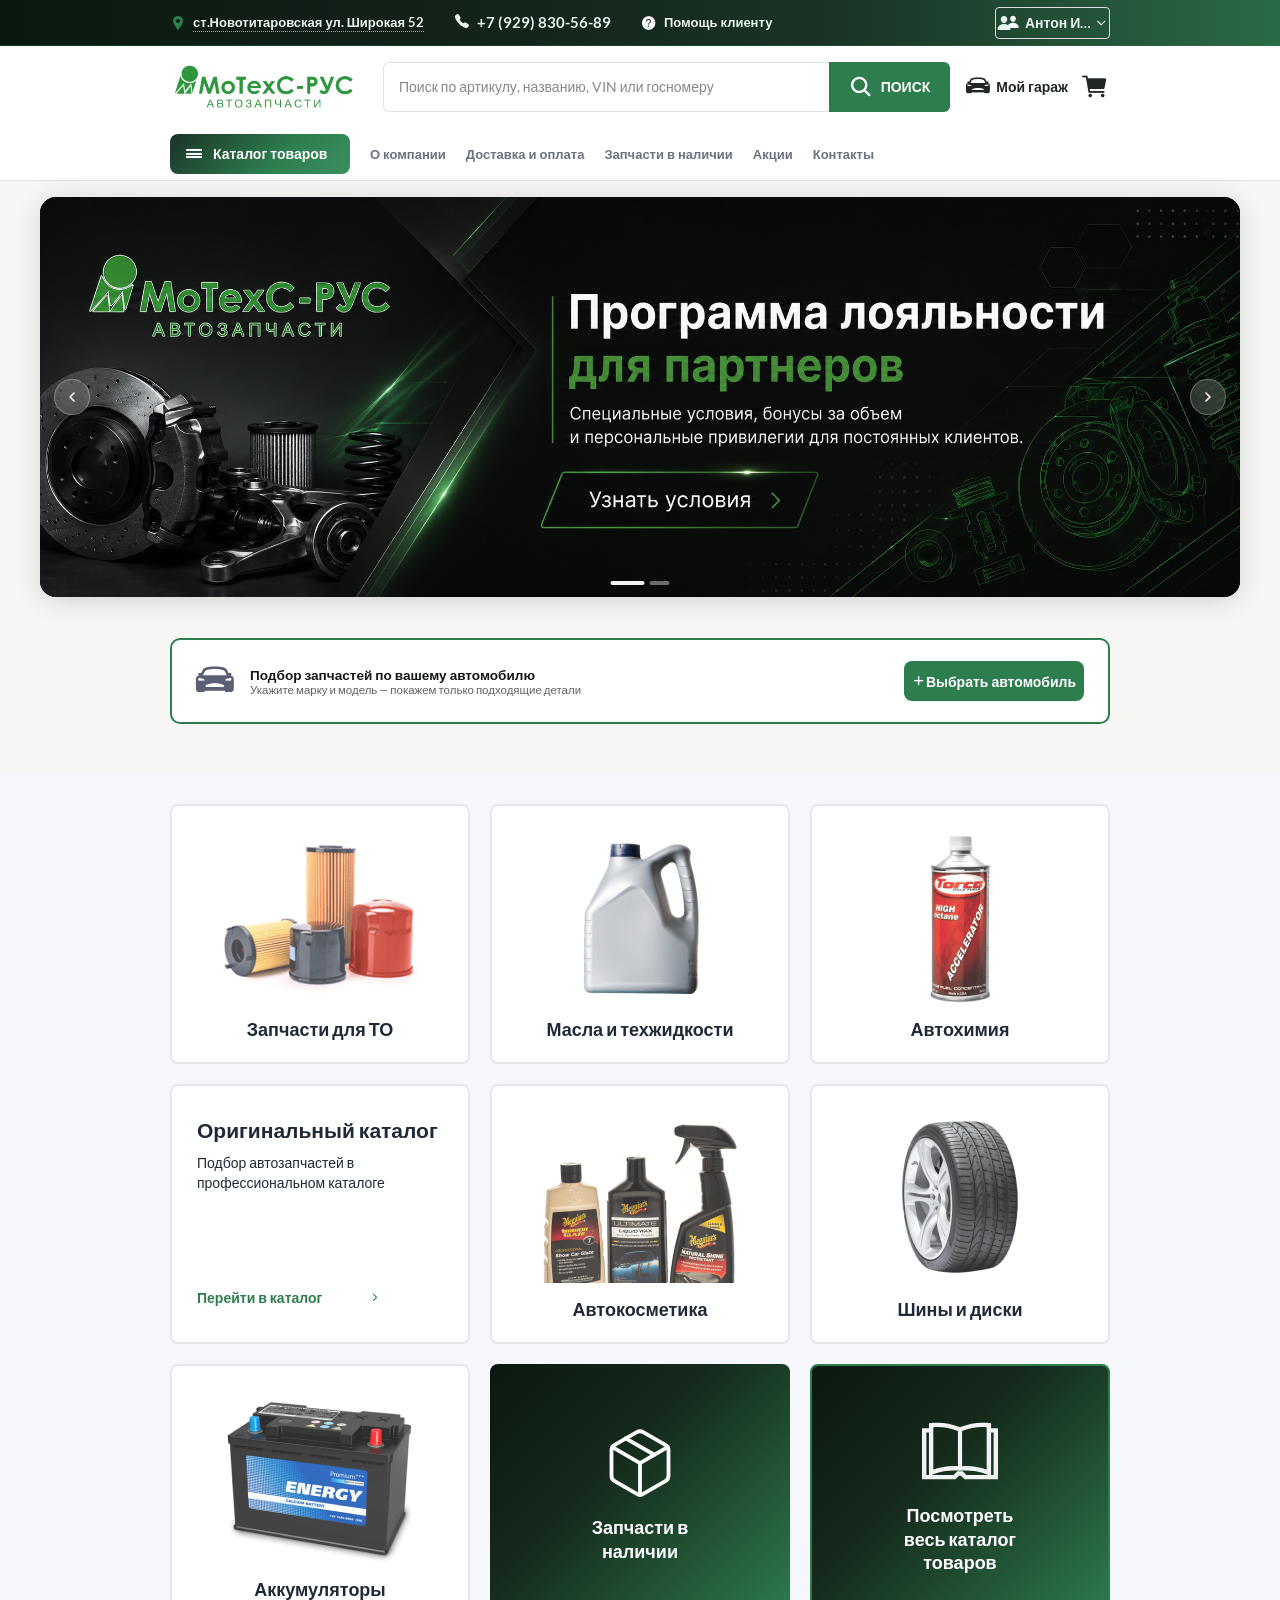
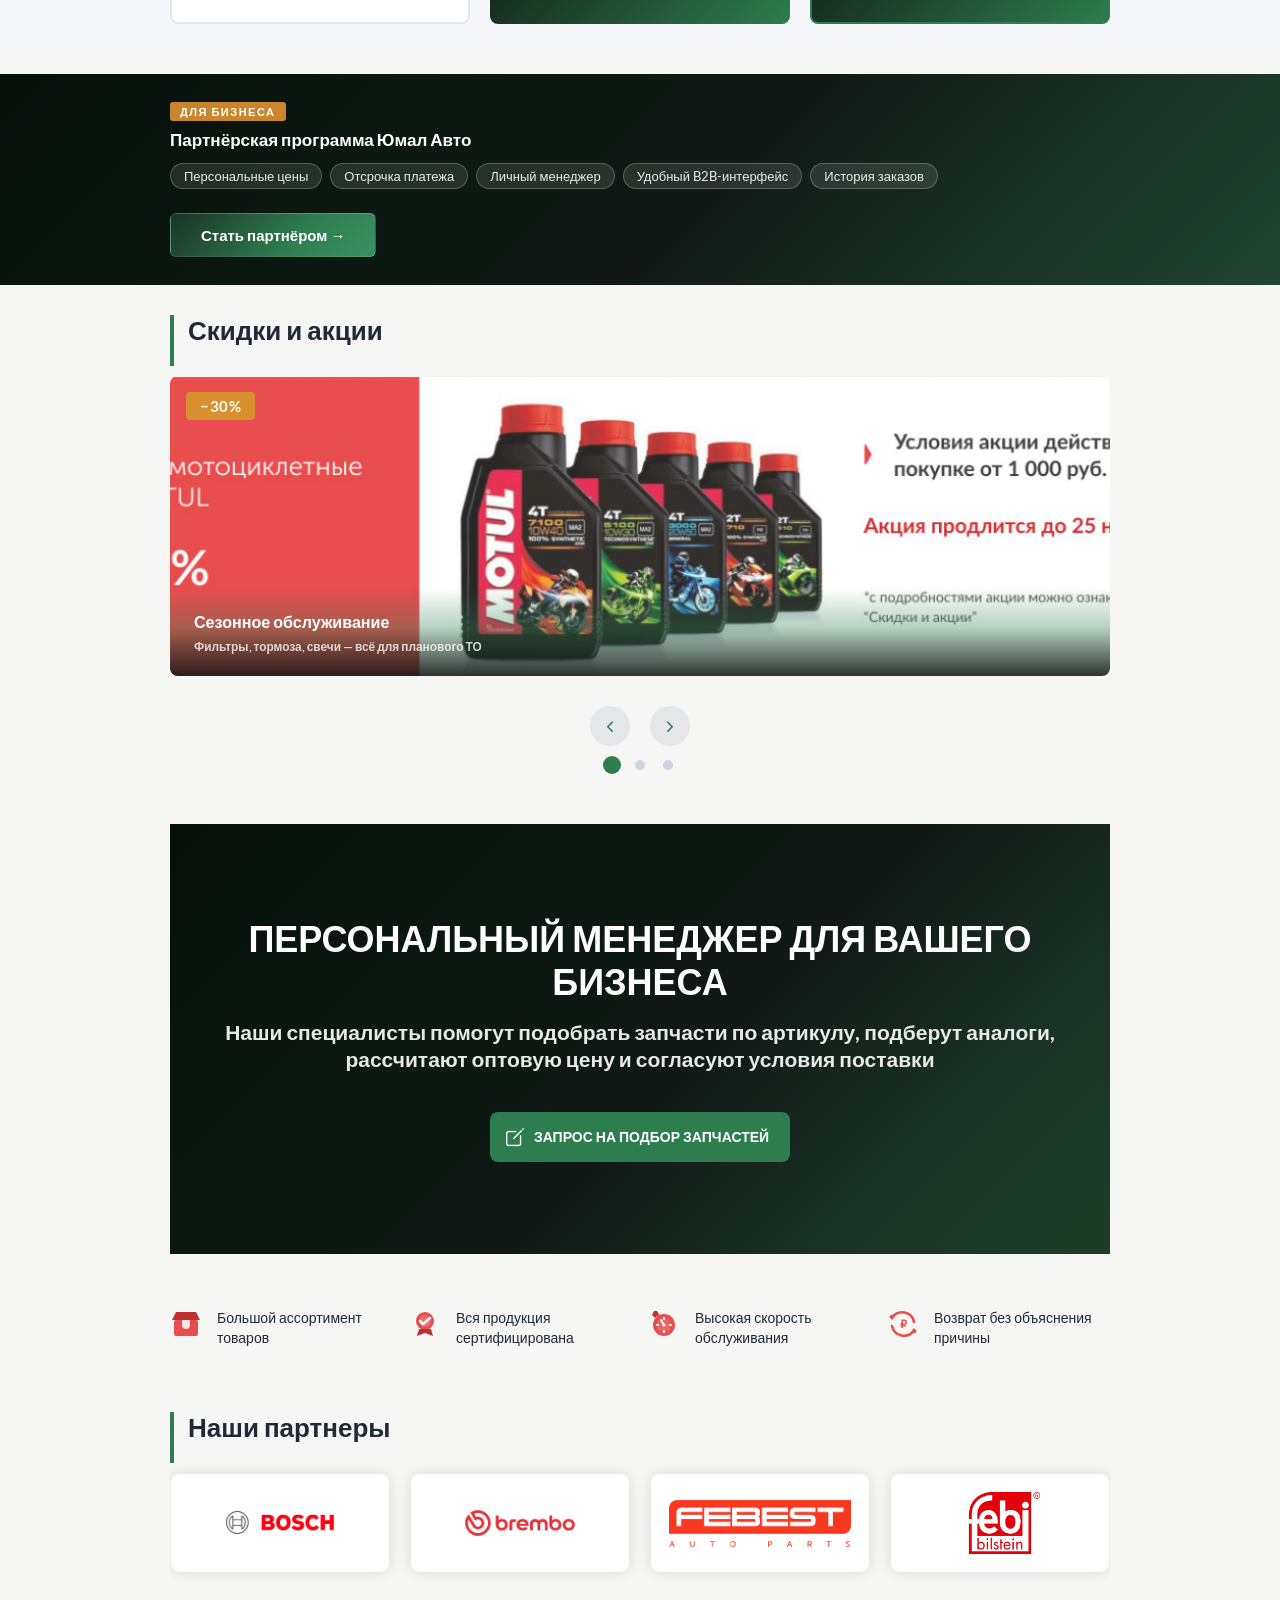
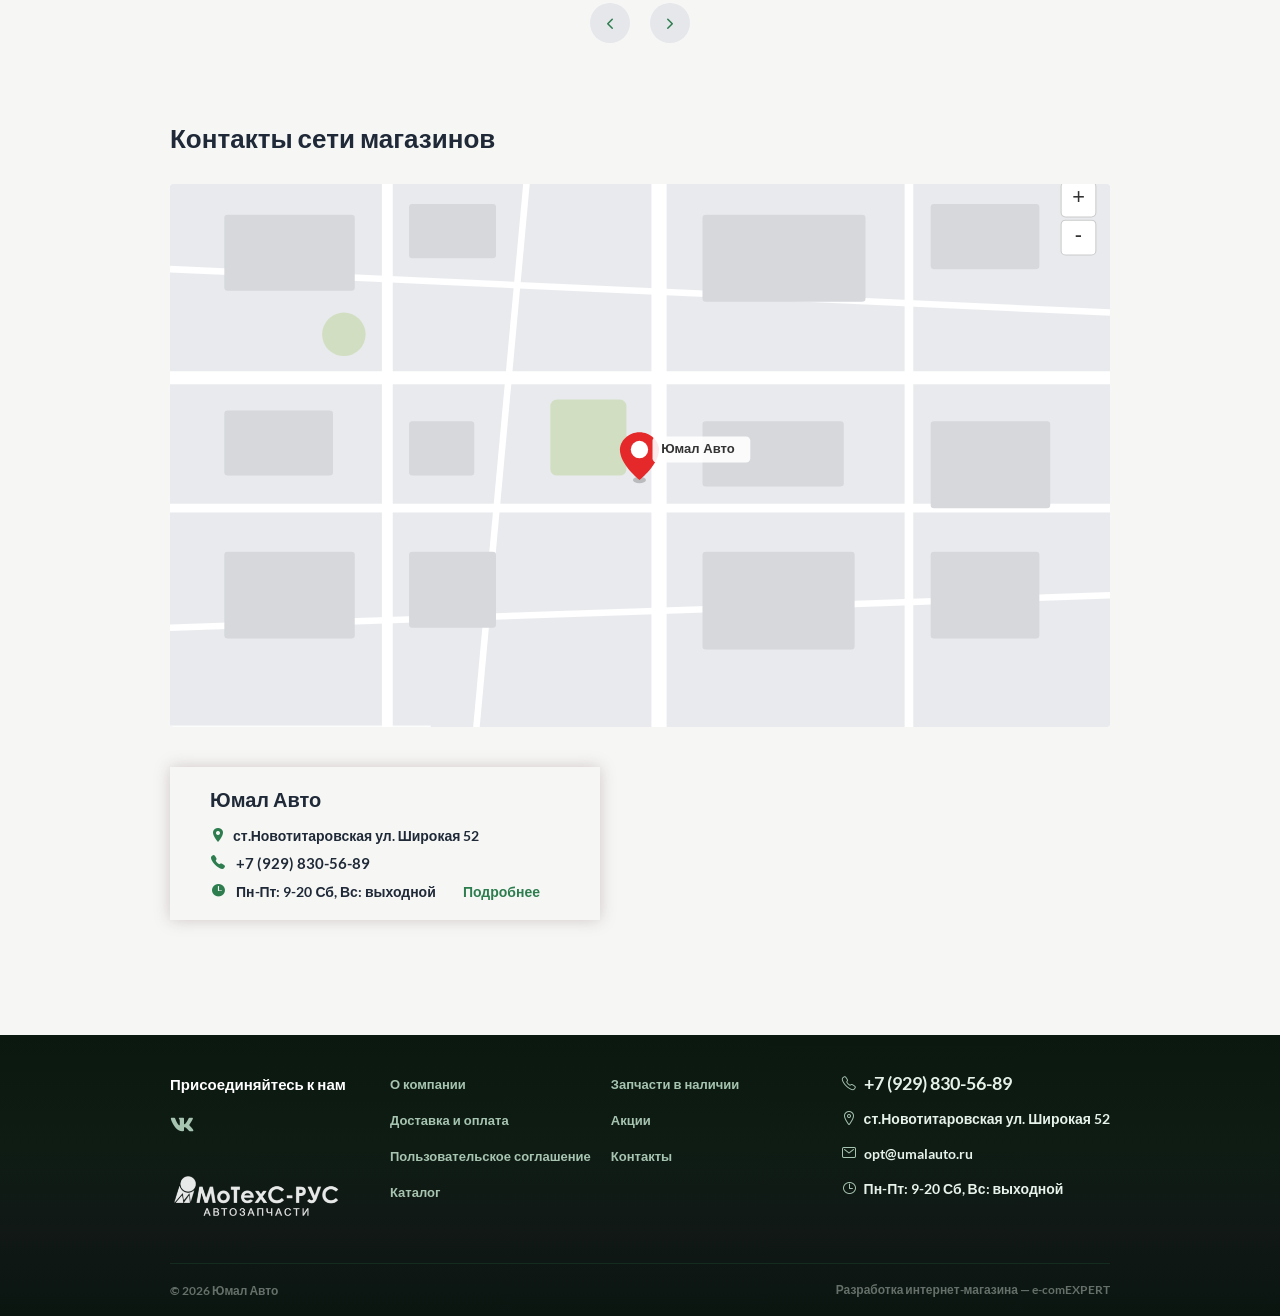
==== index.html @ f366a5bb "asd" ====
<!DOCTYPE html>
<html xmlns="http://www.w3.org/1999/xhtml" class="bx-core bx-no-touch bx-no-retina bx-chrome"><head><style>body {transition: opacity ease-in 0.2s; } 
body[unresolved] {opacity: 0; display: block; overflow: hidden; position: relative; } 
</style>
    <title>Юмал Авто — B2B оптовые автозапчасти</title>
    <meta http-equiv="X-UA-Compatible" content="IE=edge" />
    <meta name="viewport" content="width=device-width, initial-scale=1.0" />

    <meta name="google-site-verification" content="3pzDEjGXft4h5JnUBmZD2Gv6N19xpV2843vtXqj8YGY" />


    
    <link rel="apple-touch-icon" sizes="180x180" href="shop.e-comexpert.ru/shop.e-comexpert.ru/bitrix/templates/e-comexpert_v2/favicon/apple-touch-icon.png" />
    <link rel="icon" type="image/png" sizes="32x32" href="shop.e-comexpert.ru/shop.e-comexpert.ru/bitrix/templates/e-comexpert_v2/favicon/favicon-32x32.png" />
    <link rel="icon" type="image/png" sizes="16x16" href="shop.e-comexpert.ru/shop.e-comexpert.ru/bitrix/templates/e-comexpert_v2/favicon/favicon-16x16.png" />
    <link rel="manifest" href="shop.e-comexpert.ru/shop.e-comexpert.ru/bitrix/templates/e-comexpert_v2/favicon/site.webmanifest" />
    <link rel="mask-icon" href="shop.e-comexpert.ru/shop.e-comexpert.ru/bitrix/templates/e-comexpert_v2/favicon/safari-pinned-tab.svg" color="#5bbad5" />
    <link rel="shortcut icon" href="shop.e-comexpert.ru/shop.e-comexpert.ru/bitrix/templates/e-comexpert_v2/favicon/favicon.ico" />
    <meta name="msapplication-TileColor" content="#da532c" />
    <meta name="msapplication-config" content="/bitrix/templates/e-comexpert_v2/favicon/browserconfig.xml" />
    <meta name="theme-color" content="#ffffff" />


    <meta http-equiv="Content-Type" content="text/html; charset=UTF-8" />
<meta name="robots" content="index, follow" />
<link href="shop.e-comexpert.ru/shop.e-comexpert.ru/bitrix/js/main/core/css/core.css" type="text/css" rel="stylesheet" />



<link href="shop.e-comexpert.ru/maxcdn.bootstrapcdn.com/bootstrap/3.3.7/css/bootstrap.min.css" type="text/css" rel="stylesheet" />
<link href="shop.e-comexpert.ru/cdnjs.cloudflare.com/ajax/libs/OwlCarousel2/2.3.4/assets/owl.carousel.min.css" type="text/css" rel="stylesheet" />
<link href="shop.e-comexpert.ru/cdnjs.cloudflare.com/ajax/libs/jqueryui/1.12.1/jquery-ui.css" type="text/css" rel="stylesheet" />
<link href="shop.e-comexpert.ru/shop.e-comexpert.ru/bitrix/js/ui/fonts/opensans/ui.font.opensans.css" type="text/css" rel="stylesheet" />
<link href="shop.e-comexpert.ru/shop.e-comexpert.ru/bitrix/js/main/popup/dist/main.popup.bundle.css" type="text/css" rel="stylesheet" />
<link href="shop.e-comexpert.ru/shop.e-comexpert.ru/bitrix/templates/e-comexpert_v2/components/w247.catalogs/appliance/main-page/style.css" type="text/css" rel="stylesheet" />
<link href="shop.e-comexpert.ru/shop.e-comexpert.ru/bitrix/templates/e-comexpert_v2/components/bitrix/news.list/news-main-page/style.css" type="text/css" rel="stylesheet" />
<link href="shop.e-comexpert.ru/shop.e-comexpert.ru/bitrix/templates/e-comexpert_v2/components/bitrix/news.list/reviews/style.css" type="text/css" rel="stylesheet" />
<link href="shop.e-comexpert.ru/shop.e-comexpert.ru/bitrix/components/w247.branchesv2/shops.list/templates/main-page/style.css" type="text/css" rel="stylesheet" />
<link href="shop.e-comexpert.ru/shop.e-comexpert.ru/bitrix/templates/e-comexpert_v2/css/bootstrap-select.min.css" type="text/css" data-template-style="true" rel="stylesheet" />
<link href="shop.e-comexpert.ru/shop.e-comexpert.ru/bitrix/templates/e-comexpert_v2/tooltipster/dist/css/tooltipster.bundle.min.css" type="text/css" data-template-style="true" rel="stylesheet" />
<link href="shop.e-comexpert.ru/shop.e-comexpert.ru/bitrix/templates/e-comexpert_v2/lightbox/lightbox.css" type="text/css" data-template-style="true" rel="stylesheet" />
<link href="shop.e-comexpert.ru/shop.e-comexpert.ru/bitrix/templates/e-comexpert_v2/fancybox/jquery.fancybox.css" type="text/css" data-template-style="true" rel="stylesheet" />
<link href="shop.e-comexpert.ru/shop.e-comexpert.ru/bitrix/templates/e-comexpert_v2/bootstrap/css/bootstrap-datetimepicker.min.css" type="text/css" data-template-style="true" rel="stylesheet" />
<link href="shop.e-comexpert.ru/shop.e-comexpert.ru/bitrix/templates/e-comexpert_v2/css/fonts.css" type="text/css" data-template-style="true" rel="stylesheet" />
<link href="shop.e-comexpert.ru/shop.e-comexpert.ru/bitrix/templates/e-comexpert_v2/css/font_ico_style.css" type="text/css" data-template-style="true" rel="stylesheet" />
<link href="shop.e-comexpert.ru/shop.e-comexpert.ru/bitrix/templates/e-comexpert_v2/css/main.css" type="text/css" data-template-style="true" rel="stylesheet" />
<link href="shop.e-comexpert.ru/shop.e-comexpert.ru/bitrix/templates/e-comexpert_v2/css/media.css" type="text/css" data-template-style="true" rel="stylesheet" />
<link href="shop.e-comexpert.ru/shop.e-comexpert.ru/bitrix/templates/e-comexpert_v2/components/w247.catalogs/appliance/.default/style.css" type="text/css" data-template-style="true" rel="stylesheet" />
<link href="shop.e-comexpert.ru/shop.e-comexpert.ru/bitrix/components/w247.catalogs/appliance/templates/garage/style.css" type="text/css" data-template-style="true" rel="stylesheet" />
<link href="shop.e-comexpert.ru/shop.e-comexpert.ru/bitrix/templates/e-comexpert_v2/components/w247.catalogs/appliance/for_check_auto/style.css" type="text/css" data-template-style="true" rel="stylesheet" />
<link href="shop.e-comexpert.ru/shop.e-comexpert.ru/bitrix/templates/e-comexpert_v2/components/w247.branchesv2/shops.change/demo2/style.css" type="text/css" data-template-style="true" rel="stylesheet" />
<link href="shop.e-comexpert.ru/shop.e-comexpert.ru/bitrix/templates/e-comexpert_v2/components/bitrix/system.auth.form/sublogo/style.css" type="text/css" data-template-style="true" rel="stylesheet" />
<link href="shop.e-comexpert.ru/shop.e-comexpert.ru/bitrix/templates/e-comexpert_v2/components/bitrix/search.title/.default/style.css" type="text/css" data-template-style="true" rel="stylesheet" />
<link href="shop.e-comexpert.ru/shop.e-comexpert.ru/bitrix/templates/e-comexpert_v2/components/w247.garage/ws.garage/.default/style.css" type="text/css" data-template-style="true" rel="stylesheet" />
<link href="shop.e-comexpert.ru/shop.e-comexpert.ru/bitrix/templates/e-comexpert_v2/components/w247.garage/ws.garage/style.css" type="text/css" data-template-style="true" rel="stylesheet" />
<link href="shop.e-comexpert.ru/shop.e-comexpert.ru/bitrix/templates/e-comexpert_v2/components/bitrix/sale.basket.basket.line/.default/style.css" type="text/css" data-template-style="true" rel="stylesheet" />
<link href="shop.e-comexpert.ru/shop.e-comexpert.ru/bitrix/templates/e-comexpert_v2/components/bitrix/main.userconsent.request/.default/user_consent.css" type="text/css" data-template-style="true" rel="stylesheet" />
<link href="shop.e-comexpert.ru/shop.e-comexpert.ru/bitrix/components/w247/form.service.request/templates/.default/style.css" type="text/css" data-template-style="true" rel="stylesheet" />
<link href="shop.e-comexpert.ru/shop.e-comexpert.ru/bitrix/panel/main/popup.css" type="text/css" data-template-style="true" rel="stylesheet" />
<link href="shop.e-comexpert.ru/shop.e-comexpert.ru/w247/panel/scripts/autocomplete/jquery.auto-complete.css" type="text/css" data-template-style="true" rel="stylesheet" />
<link href="shop.e-comexpert.ru/shop.e-comexpert.ru/bitrix/templates/e-comexpert_v2/styles.css" type="text/css" data-template-style="true" rel="stylesheet" />
<link href="shop.e-comexpert.ru/shop.e-comexpert.ru/bitrix/templates/e-comexpert_v2/template_styles.css" type="text/css" data-template-style="true" rel="stylesheet" />
<script type="text/javascript" async="" src="bitrix.info/ba.js"></script><script type="text/javascript">if(!window.BX)window.BX={};if(!window.BX.message)window.BX.message=function(mess){if(typeof mess==='object'){for(let i in mess) {BX.message[i]=mess[i];} return true;}};</script>
<script type="text/javascript">(window.BX||top.BX).message({'JS_CORE_LOADING':'Загрузка...','JS_CORE_NO_DATA':'- Нет данных -','JS_CORE_WINDOW_CLOSE':'Закрыть','JS_CORE_WINDOW_EXPAND':'Развернуть','JS_CORE_WINDOW_NARROW':'Свернуть в окно','JS_CORE_WINDOW_SAVE':'Сохранить','JS_CORE_WINDOW_CANCEL':'Отменить','JS_CORE_WINDOW_CONTINUE':'Продолжить','JS_CORE_H':'ч','JS_CORE_M':'м','JS_CORE_S':'с','JSADM_AI_HIDE_EXTRA':'Скрыть лишние','JSADM_AI_ALL_NOTIF':'Показать все','JSADM_AUTH_REQ':'Требуется авторизация!','JS_CORE_WINDOW_AUTH':'Войти','JS_CORE_IMAGE_FULL':'Полный размер'});</script>

<script type="text/javascript" src="shop.e-comexpert.ru/shop.e-comexpert.ru/bitrix/js/main/core/core.js"></script>

<script>BX.setJSList(['shop.e-comexpert.ru/shop.e-comexpert.ru/bitrix/js/main/core/core_ajax.js','shop.e-comexpert.ru/shop.e-comexpert.ru/bitrix/js/main/core/core_promise.js','shop.e-comexpert.ru/shop.e-comexpert.ru/bitrix/js/main/polyfill/promise/js/promise.js','shop.e-comexpert.ru/shop.e-comexpert.ru/bitrix/js/main/loadext/loadext.js','shop.e-comexpert.ru/shop.e-comexpert.ru/bitrix/js/main/loadext/extension.js','shop.e-comexpert.ru/shop.e-comexpert.ru/bitrix/js/main/polyfill/promise/js/promise.js','shop.e-comexpert.ru/shop.e-comexpert.ru/bitrix/js/main/polyfill/find/js/find.js','shop.e-comexpert.ru/shop.e-comexpert.ru/bitrix/js/main/polyfill/includes/js/includes.js','shop.e-comexpert.ru/shop.e-comexpert.ru/bitrix/js/main/polyfill/matches/js/matches.js','shop.e-comexpert.ru/shop.e-comexpert.ru/bitrix/js/ui/polyfill/closest/js/closest.js','shop.e-comexpert.ru/shop.e-comexpert.ru/bitrix/js/main/polyfill/fill/main.polyfill.fill.js','shop.e-comexpert.ru/shop.e-comexpert.ru/bitrix/js/main/polyfill/find/js/find.js','shop.e-comexpert.ru/shop.e-comexpert.ru/bitrix/js/main/polyfill/matches/js/matches.js','shop.e-comexpert.ru/shop.e-comexpert.ru/bitrix/js/main/polyfill/core/dist/polyfill.bundle.js','shop.e-comexpert.ru/shop.e-comexpert.ru/bitrix/js/main/core/core.js','shop.e-comexpert.ru/shop.e-comexpert.ru/bitrix/js/main/polyfill/intersectionobserver/js/intersectionobserver.js','shop.e-comexpert.ru/shop.e-comexpert.ru/bitrix/js/main/lazyload/dist/lazyload.bundle.js','shop.e-comexpert.ru/shop.e-comexpert.ru/bitrix/js/main/polyfill/core/dist/polyfill.bundle.js','shop.e-comexpert.ru/shop.e-comexpert.ru/bitrix/js/main/parambag/dist/parambag.bundle.js']);
BX.setCSSList(['shop.e-comexpert.ru/shop.e-comexpert.ru/bitrix/js/main/core/css/core.css','shop.e-comexpert.ru/shop.e-comexpert.ru/bitrix/js/main/lazyload/dist/lazyload.bundle.css','shop.e-comexpert.ru/shop.e-comexpert.ru/bitrix/js/main/parambag/dist/parambag.bundle.css']);</script>
<script type="text/javascript">(window.BX||top.BX).message({'MAIN_USER_CONSENT_REQUEST_TITLE':'Согласие пользователя','MAIN_USER_CONSENT_REQUEST_BTN_ACCEPT':'Принимаю','MAIN_USER_CONSENT_REQUEST_BTN_REJECT':'Не принимаю','MAIN_USER_CONSENT_REQUEST_LOADING':'Загрузка..','MAIN_USER_CONSENT_REQUEST_ERR_TEXT_LOAD':'Не удалось загрузить текст соглашения.','MAIN_USER_CONSENT_REQUEST_URL_CONFIRM':'Ознакомьтесь с текстом по ссылке'});</script>
<script type="text/javascript">(window.BX||top.BX).message({'CATALOG_LIST_PART_TITLE':'Запчасть','CATALOG_LIST_AVAILABLE_TITLE':'Наличие','CATALOG_LIST_PRICE_TITLE':'Цена','CATALOG_LIST_QUANTITY_TITLE':'Кол-в','CATALOG_LIST_DELIVERY_TITLE':'Срок','CATALOG_LIST_PART':'Запчасть','CATALOG_LIST_ADD_TO_BASKET':'В корзину','CATALOG_LIST_SHOW_ALL':'Показать все','CATALOG_LIST_SHOW_MORE':'Другие предложения','CATALOG_LIST_HIDE':'Свернуть','CATALOG_LIST_QUANTITY_MEASURE':'шт.','CATALOG_LIST_IN_STOCK':'В наличии','CATALOG_LIST_ARTICLE_TITLE':'Артикул','CATALOG_LIST_ART':'Арт','CATALOG_LIST_SEARCH_ARTICLE_TITLE':'Искомый артикул','CATALOG_LIST_RESET':'Сбросить фильтры','CATALOG_LIST_APPLY':'Применить','CATALOG_LIST_STOCK_ONLY':'Только товары в наличии','CATALOG_LIST_COST':'Цена, руб.','CATALOG_LIST_DELIVERIES':'Сроки','CATALOG_LIST_BRANDS':'Бренды','CATALOG_LIST_TYPES':'Типы','CATALOG_LIST_NAME':'Наименование','CATALOG_LIST_PROFIT':'Прибыль','CATALOG_LIST_ON_STOCK':'на складе'});</script>
<script type="text/javascript">(window.BX||top.BX).message({'W247_PANEL_MODAL_TITLE':'Регистрация пользователя','W247_PANEL_MODAL_ACCEPT_BTN':'Отправить','W247_PANEL_MODAL_CANCEL_BTN':'Закрыть'});</script>
<script type="text/javascript">(window.BX||top.BX).message({'LANGUAGE_ID':'ru','FORMAT_DATE':'DD.MM.YYYY','FORMAT_DATETIME':'DD.MM.YYYY HH:MI:SS','COOKIE_PREFIX':'BITRIX_SM','SERVER_TZ_OFFSET':'10800','SITE_ID':'s1','SITE_DIR':'/','USER_ID':'','SERVER_TIME':'1776110297','USER_TZ_OFFSET':'0','USER_TZ_AUTO':'Y','bitrix_sessid':'dc6cd54168157ca50aa76a7b3d67830f'});</script>


<script type="text/javascript" src="shop.e-comexpert.ru/code.jquery.com/jquery.min.js"></script>
<script type="text/javascript" src="shop.e-comexpert.ru/shop.e-comexpert.ru/bitrix/js/main/popup/dist/main.popup.bundle.js"></script>
<script type="text/javascript" src="shop.e-comexpert.ru/cdnjs.cloudflare.com/ajax/libs/jqueryui/1.12.1/jquery-ui.js"></script>
<script type="text/javascript" src="shop.e-comexpert.ru/cdnjs.cloudflare.com/ajax/libs/jqueryui-touch-punch/0.2.3/jquery.ui.touch-punch.min.js"></script>
<script type="text/javascript" src="shop.e-comexpert.ru/cdnjs.cloudflare.com/ajax/libs/OwlCarousel2/2.3.4/owl.carousel.min.js"></script>
<script type="text/javascript" src="shop.e-comexpert.ru/maxcdn.bootstrapcdn.com/bootstrap/3.3.7/js/bootstrap.min.js"></script>
<script type="text/javascript" src="shop.e-comexpert.ru/cdnjs.cloudflare.com/ajax/libs/jquery-validate/1.19.1/jquery.validate.min.js"></script>
<script type="text/javascript" src="shop.e-comexpert.ru/shop.e-comexpert.ru/bitrix/js/main/pageobject/pageobject.js"></script>
<script type="text/javascript" src="shop.e-comexpert.ru/shop.e-comexpert.ru/bitrix/js/main/core/core_window.js"></script>
<link href="shop.e-comexpert.ru/shop.e-comexpert.ru/bitrix/css/w247.recaptcha/style.css" type="text/css" rel="stylesheet" />
<script type="text/javascript" src="shop.e-comexpert.ru/shop.e-comexpert.ru/bitrix/js/w247.recaptcha/script.js" defer=""></script>
<script type="text/javascript">
					(function () {
						"use strict";

						var counter = function ()
						{
							var cookie = (function (name) {
								var parts = ("; " + document.cookie).split("; " + name + "=");
								if (parts.length == 2) {
									try {return JSON.parse(decodeURIComponent(parts.pop().split(";").shift()));}
									catch (e) {}
								}
							})("BITRIX_CONVERSION_CONTEXT_s1");

							if (cookie &amp;&amp; cookie.EXPIRE &gt;= BX.message("SERVER_TIME"))
								return;

							var request = new XMLHttpRequest();
							request.open("POST", "/bitrix/tools/conversion/ajax_counter.php", true);
							request.setRequestHeader("Content-type", "application/x-www-form-urlencoded");
							request.send(
								"SITE_ID="+encodeURIComponent("s1")+
								"&amp;sessid="+encodeURIComponent(BX.bitrix_sessid())+
								"&amp;HTTP_REFERER="+encodeURIComponent(document.referrer)
							);
						};

						if (window.frameRequestStart === true)
							BX.addCustomEvent("onFrameDataReceived", counter);
						else
							BX.ready(counter);
					})();
				</script>
<script>var phoneMaskOne = "+7 (999) 999-9999";</script>
<script>var w247_laximooem_folder = '/w247_laximo_oem'</script>
<script>var w247SearchSetings = {'max_delivery_time':'120','order_by1':'price','order_by2':'delivery'}, manager = 0;</script>
<script>var view = "combo", order = "asc";</script>
<script>var phoneMask = "+7 (999) 999-9999";</script>

                <script>
                    BX.message({'W247_CRM_EVENTS_REQUEST_NOT_FOUND':'Запрос не найден','W247_CRM_EVENTS_CREATE_NEW_REQUEST':'Создать новый запрос','W247_CRM_EVENTS_CREATE_NEW_REQUEST_FOR':'Создать запрос для &lt;b&gt;#FIO#&lt;\/b&gt;','W247_CRM_EVENTS_MANAGER_PANEL':'CRM','W247_CRM_EVENTS_CHOOSE_PRODUCT_ANOTHER_AUTO':'Вы выбрали товар от другого авто, добавить в позицию?','W247_CRM_EVENTS_SAVE_REQUEST':'Сохранить запрос','W247_CRM_EVENTS_YES':'Да','W247_CRM_EVENTS_NO':'Нет','W247_CRM_EVENTS_CANCEL':'Отмена','W247_CRM_EVENTS_NOTIFY_NOT_INSTALLED':'Модуль w247.notification не установлен','W247_CRM_EVENTS_HANDLER_UIS_NEW_USER':'Новый клиент','W247_CRM_EVENTS_INCOMING_CALL':'Входящий звонок','W247_CRM_EVENTS_NOTIFY_MANAGER_EMPTY':'Менеджеры не найдены','W247_CRM_EVENTS_FS_BUTTON_CREATE_REQUEST':'Создать запрос','W247_CRM_EVENTS_FS_BUTTON_REQUESTS':'Запросы клиента'});
                </script>

                <script>
                    BX.message({'W247_CRM_EVENTS_ORDER_NOT_FOUND':'Заказ не найден'});
                </script>
<script type="text/javascript">BX.message({'JS_W247_CRM_EVENTS_SESSION_TITLE':'Время жизни сессии истекло'});</script>



<script type="text/javascript" src="shop.e-comexpert.ru/shop.e-comexpert.ru/local/js/w247/preloader.js"></script>
<script type="text/javascript" src="shop.e-comexpert.ru/shop.e-comexpert.ru/bitrix/templates/e-comexpert_v2/components/w247.catalogs/appliance/.default/script.js"></script>
<script type="text/javascript" src="shop.e-comexpert.ru/shop.e-comexpert.ru/bitrix/components/w247.catalogs/appliance/templates/garage/script.js"></script>
<script type="text/javascript" src="shop.e-comexpert.ru/shop.e-comexpert.ru/bitrix/templates/e-comexpert_v2/components/w247.catalogs/appliance/for_check_auto/script.js"></script>
<script type="text/javascript" src="shop.e-comexpert.ru/shop.e-comexpert.ru/bitrix/templates/e-comexpert_v2/components/w247.branchesv2/shops.change/demo2/script.js"></script>
<script type="text/javascript" src="shop.e-comexpert.ru/shop.e-comexpert.ru/bitrix/templates/e-comexpert_v2/components/bitrix/form.result.new/bchangev2/script.js"></script>
<script type="text/javascript" src="shop.e-comexpert.ru/shop.e-comexpert.ru/bitrix/templates/e-comexpert_v2/components/bitrix/system.auth.form/sublogo/script.js"></script>
<script type="text/javascript" src="shop.e-comexpert.ru/shop.e-comexpert.ru/bitrix/components/bitrix/search.title/script.js"></script>
<script type="text/javascript" src="shop.e-comexpert.ru/shop.e-comexpert.ru/bitrix/templates/e-comexpert_v2/components/bitrix/search.title/.default/script.js"></script>
<script type="text/javascript" src="shop.e-comexpert.ru/shop.e-comexpert.ru/bitrix/templates/e-comexpert_v2/components/w247.garage/ws.garage/.default/script.js"></script>
<script type="text/javascript" src="shop.e-comexpert.ru/shop.e-comexpert.ru/bitrix/templates/e-comexpert_v2/components/bitrix/sale.basket.basket.line/.default/script.js"></script>
<script type="text/javascript" src="shop.e-comexpert.ru/shop.e-comexpert.ru/bitrix/templates/e-comexpert_v2/components/bitrix/menu/main-menu/script.js"></script>
<script type="text/javascript" src="shop.e-comexpert.ru/shop.e-comexpert.ru/bitrix/templates/e-comexpert_v2/components/bitrix/form.result.new/callback/script.js"></script>
<script type="text/javascript" src="shop.e-comexpert.ru/shop.e-comexpert.ru/bitrix/templates/e-comexpert_v2/components/bitrix/main.userconsent.request/.default/user_consent.js"></script>
<script type="text/javascript" src="shop.e-comexpert.ru/shop.e-comexpert.ru/bitrix/components/w247/form.service.request/templates/.default/script.js"></script>
<script type="text/javascript" src="shop.e-comexpert.ru/shop.e-comexpert.ru/bitrix/templates/e-comexpert_v2/js/ba.js"></script>
<script type="text/javascript" src="shop.e-comexpert.ru/shop.e-comexpert.ru/bitrix/templates/e-comexpert_v2/js/bootstrap-select.min.js"></script>
<script type="text/javascript" src="shop.e-comexpert.ru/shop.e-comexpert.ru/bitrix/templates/e-comexpert_v2/tooltipster/dist/js/tooltipster.bundle.min.js"></script>
<script type="text/javascript" src="shop.e-comexpert.ru/shop.e-comexpert.ru/bitrix/templates/e-comexpert_v2/bootstrap/js/moment-with-locales.min.js"></script>
<script type="text/javascript" src="shop.e-comexpert.ru/shop.e-comexpert.ru/bitrix/templates/e-comexpert_v2/bootstrap/js/bootstrap-datetimepicker.min.js"></script>
<script type="text/javascript" src="shop.e-comexpert.ru/shop.e-comexpert.ru/bitrix/templates/e-comexpert_v2/js/jquery.fs.stepper.js"></script>
<script type="text/javascript" src="shop.e-comexpert.ru/shop.e-comexpert.ru/bitrix/templates/e-comexpert_v2/lightbox/lightbox.js"></script>
<script type="text/javascript" src="shop.e-comexpert.ru/shop.e-comexpert.ru/bitrix/templates/e-comexpert_v2/fancybox/jquery.fancybox.js"></script>
<script type="text/javascript" src="shop.e-comexpert.ru/shop.e-comexpert.ru/bitrix/templates/e-comexpert_v2/js/jquery.inputmask.min.js"></script>
<script type="text/javascript" src="shop.e-comexpert.ru/shop.e-comexpert.ru/bitrix/templates/e-comexpert_v2/js/jquery.maskedinput.min.js"></script>
<script type="text/javascript" src="shop.e-comexpert.ru/shop.e-comexpert.ru/bitrix/templates/e-comexpert_v2/js/main.js"></script>
<script type="text/javascript" src="shop.e-comexpert.ru/shop.e-comexpert.ru/bitrix/templates/e-comexpert_v2/js/script.js"></script>
<script type="text/javascript" src="shop.e-comexpert.ru/shop.e-comexpert.ru/local/js/linemedia.auto/partview.js"></script>
<script type="text/javascript" src="shop.e-comexpert.ru/shop.e-comexpert.ru/local/js/linemedia.auto/partviewlist.js"></script>
<script type="text/javascript" src="shop.e-comexpert.ru/shop.e-comexpert.ru/local/js/linemedia.auto/partviewblock.js"></script>
<script type="text/javascript" src="shop.e-comexpert.ru/shop.e-comexpert.ru/local/js/linemedia.auto/partviewcombo.js"></script>
<script type="text/javascript" src="shop.e-comexpert.ru/shop.e-comexpert.ru/local/js/linemedia.auto/partfilterview.js"></script>
<script type="text/javascript" src="shop.e-comexpert.ru/shop.e-comexpert.ru/w247/panel/scripts/scripts/jquery.maskedinput.min.js"></script>
<script type="text/javascript" src="shop.e-comexpert.ru/shop.e-comexpert.ru/w247/panel/scripts/autocomplete/jquery.auto-complete.min.js"></script>
<script type="text/javascript" src="shop.e-comexpert.ru/shop.e-comexpert.ru/w247/panel/scripts/top_panel.js"></script>
<script type="text/javascript" src="shop.e-comexpert.ru/shop.e-comexpert.ru/bitrix/templates/e-comexpert_v2/components/w247.catalogs/appliance/main-page/script.js"></script>
<script type="text/javascript" src="shop.e-comexpert.ru/shop.e-comexpert.ru/bitrix/templates/e-comexpert_v2/components/bitrix/news.list/sales-carousel-main-page/script.js"></script>
<script type="text/javascript" src="shop.e-comexpert.ru/shop.e-comexpert.ru/bitrix/templates/e-comexpert_v2/components/bitrix/news.list/brands-carousel/script.js"></script>
<script type="text/javascript" src="shop.e-comexpert.ru/shop.e-comexpert.ru/bitrix/templates/e-comexpert_v2/components/bitrix/news.list/reviews/script.js"></script>
<script type="text/javascript" src="shop.e-comexpert.ru/shop.e-comexpert.ru/bitrix/components/w247.branchesv2/shops.list/templates/main-page/script.js"></script>
<script type="text/javascript">var _ba = _ba || []; _ba.push(["aid", "d50bef606eb90cac79038ef345da8fa2"]); _ba.push(["host", "shop.e-comexpert.ru"]); (function() {var ba = document.createElement("script"); ba.type = "text/javascript"; ba.async = true;ba.src = (document.location.protocol == "https:" ? "https://" : "http://") + "bitrix.info/ba.js";var s = document.getElementsByTagName("script")[0];s.parentNode.insertBefore(ba, s);})();</script>


            <link rel="stylesheet" href="shop.e-comexpert.ru/shop.e-comexpert.ru/bitrix/templates/e-comexpert_v2/css/less/option.css" />

    
    <style>.async-hide { opacity: 0 !important} </style>
    
<script type="application/ld+json"> 
{
  "@context": "http://www.schema.org",
  "@type": "Organization",
  "name": "Юмал Авто",
  "url": "",
  "logo": "logo.png",
  "description": "Юмал Авто — профессиональный B2B портал оптовых поставок автозапчастей для дилеров и сервисных центров.",
  "address": {
    "@type": "PostalAddress",
    "streetAddress": "ул. Широкая 52",
    "addressLocality": "ст.Новотитаровская",
    "addressCountry": "Россия"
  },
  "contactPoint": {
    "@type": "ContactPoint",
    "telephone": "+7 (929) 830-56-89",
    "email": "opt@umalauto.ru"
  }
}
 </script>
    
<script src="shop.e-comexpert.ru/yastatic.net/s3/front-maps-static/maps-front-jsapi-v2-1/2.1.79-18749475/out/release/full.js" data-ymaps-api-ns="__ymaps_ymaps_1776110347071" data-ymaps-api-version="2.1.79-18749475" async=""></script><style>
* { box-sizing: border-box; }
html, body { font-family: 'Lato', Arial, sans-serif; font-size: 14px; line-height: normal; -webkit-font-smoothing: antialiased; }
</style>
<style>
.wrap_advantage_main_item {
    background: linear-gradient(135deg, #091A4E 0%, #0B3A8D 55%, #1254BE 100%) !important;
}
.advantage_main__plus__descr .advantage_main__plus__item.plus__one:before { background-image: url('shop.e-comexpert.ru/shop.e-comexpert.ru/bitrix/templates/e-comexpert_v2/img/advantage_main__plus/icolor-stock.svg') !important; }
.advantage_main__plus__descr .advantage_main__plus__item.plus__two:before { background-image: url('shop.e-comexpert.ru/shop.e-comexpert.ru/bitrix/templates/e-comexpert_v2/img/advantage_main__plus/icolor-certification1.svg') !important; }
.advantage_main__plus__descr .advantage_main__plus__item.plus__three:before { background-image: url('shop.e-comexpert.ru/shop.e-comexpert.ru/bitrix/templates/e-comexpert_v2/img/advantage_main__plus/icolor-tools1.svg') !important; }
.advantage_main__plus__descr .advantage_main__plus__item.plus__four:before { background-image: url('shop.e-comexpert.ru/shop.e-comexpert.ru/bitrix/templates/e-comexpert_v2/img/advantage_main__plus/icolor-rouble.svg') !important; }
.advantage_main_item .advantage_main_item__descr .advantage_main_item__descr__item.advantage_main_year:before { background-image: url('shop.e-comexpert.ru/shop.e-comexpert.ru/bitrix/templates/e-comexpert_v2/img/advantage_main/icolor-tools.svg') !important; }
.advantage_main_item .advantage_main_item__descr .advantage_main_item__descr__item.advantage_main_shop:before { background-image: url('shop.e-comexpert.ru/shop.e-comexpert.ru/bitrix/templates/e-comexpert_v2/img/advantage_main/icolor-map.svg') !important; }
.advantage_main_item .advantage_main_item__descr .advantage_main_item__descr__item.advantage_main_product:before { background-image: url('shop.e-comexpert.ru/shop.e-comexpert.ru/bitrix/templates/e-comexpert_v2/img/advantage_main/icolor-stock.svg') !important; }
</style>
<style>
.wrap_main_help_block .main_help_block {
    background: linear-gradient(135deg, #0B2D78 0%, #0B3A8D 50%, #1254BE 100%) !important;
}
</style>

<style>
/* Hero block override to ensure pseudo elements get icons */
.advantage_main_item__descr__item:before {
    content: "" !important;
    position: absolute !important;
    background-repeat: no-repeat !important;
    background-position: center !important;
    background-size: contain !important;
    top: 50% !important;
    left: 20px !important;
    width: 30px !important;
    height: 30px !important;
    transform: translateY(-50%) !important;
    -webkit-transform: translateY(-50%) !important;
    display: block !important;
}

.advantage_main_item__descr__item.advantage_main_year:before { background-image: url('shop.e-comexpert.ru/shop.e-comexpert.ru/bitrix/templates/e-comexpert_v2/img/advantage_main/icolor-tools.svg') !important; }
.advantage_main_item__descr__item.advantage_main_shop:before { background-image: url('shop.e-comexpert.ru/shop.e-comexpert.ru/bitrix/templates/e-comexpert_v2/img/advantage_main/icolor-map.svg') !important; }
.advantage_main_item__descr__item.advantage_main_product:before { background-image: url('shop.e-comexpert.ru/shop.e-comexpert.ru/bitrix/templates/e-comexpert_v2/img/advantage_main/icolor-stock.svg') !important; }

.advantage_main__plus__item:before {
    content: "" !important;
    position: absolute !important;
    background-repeat: no-repeat !important;
    background-position: center !important;
    background-size: contain !important;
    display: block !important;
}

/* Also ensure owl-carousel arrows show correctly */
.slider_site.owl-carousel .owl-nav > button .ico_slider_arrow:before {
    font-size: 20px !important;
    color: #2E7D4F !important;
    display: flex;
}
</style>

    <link rel="stylesheet" href="yumal-brand.css" />
</head>
<body class="no-touch" ontouchstart="removeHoverState()" cz-shortcut-listen="true">
<div id="panel"></div>
    <!-- Modal -->
    <div id="modal_add_auto_new111" class="modal modal_site add_auto_modal fade" role="dialog">
        <div class="modal-dialog">
            <!-- Modal content-->
            <div class="modal-content">
                <div class="modal-header">
                    <button type="button" class="close" data-dismiss="modal"><span class="icon-ion-close"></span></button>
                </div>
                <div class="modal-body">
                    <div class="selection_auto w247_wssync_appliance tgarage">
    <div class="selection_auto__title">Ваш автомобиль:</div>
    <form id="w247_wssync_appliance_garage_new111" role="form" class="selection_auto__wrap_select w247_wssync_appliance_garage" method="post" action="">
        <div class="wrap_select_sa block_select selection_auto__select">
            <div class="wrap_selectpicker_site search_drop">
                <input type="hidden" name="BRAND_UID" value="" />
                <select class="appl_brand" data-live-search="true" title="Марка" disabled=""><option class="bs-title-option" value=""></option><option class="bs-title-option" value=""></option>
                </select>
            </div>
            <div class="wrap_selectpicker_site search_drop">
                <input type="hidden" name="YEAR" value="" />
                <select disabled="" class="appl_year" data-live-search="true" title="Год"><option class="bs-title-option" value=""></option><option class="bs-title-option" value=""></option>
                </select>
            </div>
            <div class="wrap_selectpicker_site search_drop">
                <input type="hidden" name="MODEL_UID" value="" />
                <select disabled="" class="appl_model" data-live-search="true" title="Модель"><option class="bs-title-option" value=""></option><option class="bs-title-option" value=""></option>
                </select>
            </div>
            <div class="wrap_selectpicker_site search_drop">
                <input type="hidden" name="CAR_UID" value="" />
                <select disabled="" class="appl_mod" data-live-search="true" title="Модификация"><option class="bs-title-option" value=""></option><option class="bs-title-option" value=""></option>
                </select>
            </div>
        </div>
        <button class="btn btn_site gradient_top btn_select_auto" disabled="disabled" type="button">Найти</button>

        <input type="hidden" name="AJAX_ACTION" value="brands" />
        <input type="hidden" name="APPLIANCE_RESET" value="" />
        <input type="hidden" name="ENTITY_CODE" value="" />
        <input type="hidden" name="CAR_PAGE_URL" value="" />
        <input type="hidden" name="AJAX_PAGE" value="" />
        <input type="hidden" name="ENTITY" value="to" />
        <input type="hidden" name="CAR_ENTITY" value="to" />
        <input type="hidden" name="sessid" id="sessid" value="dc6cd54168157ca50aa76a7b3d67830f" />    </form>

    
    </div>

<script type="text/javascript">
    BX.message({'JS_W247_NOT_RESULTS_SELECTPICKER':'Нет результатов по {0}'});
</script>
<script>
    $(document).ready(function () {
        $("#w247_wssync_appliance_garage_new111").w247_appliance_garage_tgarage({
            'ajax_script': 'shop.e-comexpert.ru/shop.e-comexpert.ru/bitrix/components/w247.catalogs/appliance/ajax.php',
            'auto_apply': true,
            'modal_add_auto_block': 'modal_add_auto_new111',
        });
    });
</script>
                </div>
            </div>
        </div>
    </div>
    <!-- Modal TO -->
    <div id="modal_add_auto_to" class="modal modal_site add_auto_modal fade" role="dialog">
        <div class="modal-dialog">
            <!-- Modal content-->
            <div class="modal-content">
                <div class="modal-header">
                    <button type="button" class="close" data-dismiss="modal"><span class="icon-ion-close"></span></button>
                </div>
                <div class="modal-body">
                    <div class="selection_auto w247_wssync_appliance tgarage">
    <div class="selection_auto__title">Добавить в гараж:</div>
    <form id="w247_wssync_appliance_garage_to" role="form" class="selection_auto__wrap_select w247_wssync_appliance_garage" method="post" action="">
        <div class="wrap_select_sa block_select selection_auto__select">
            <div class="wrap_selectpicker_site search_drop">
                <input type="hidden" name="BRAND_UID" value="" />
                <select class="appl_brand" data-live-search="true" title="Марка" disabled=""><option class="bs-title-option" value=""></option><option class="bs-title-option" value=""></option>
                </select>
            </div>
            <div class="wrap_selectpicker_site search_drop">
                <input type="hidden" name="YEAR" value="" />
                <select disabled="" class="appl_year" data-live-search="true" title="Год"><option class="bs-title-option" value=""></option><option class="bs-title-option" value=""></option>
                </select>
            </div>
            <div class="wrap_selectpicker_site search_drop">
                <input type="hidden" name="MODEL_UID" value="" />
                <select disabled="" class="appl_model" data-live-search="true" title="Модель"><option class="bs-title-option" value=""></option><option class="bs-title-option" value=""></option>
                </select>
            </div>
            <div class="wrap_selectpicker_site search_drop">
                <input type="hidden" name="CAR_UID" value="" />
                <select disabled="" class="appl_mod" data-live-search="true" title="Модификация"><option class="bs-title-option" value=""></option><option class="bs-title-option" value=""></option>
                </select>
            </div>
        </div>
        <button class="btn btn_site gradient_top btn_select_auto appliance_garage_apply" type="button">Добавить</button>

        <input type="hidden" name="AJAX_ACTION" value="brands" />
        <input type="hidden" name="APPLIANCE_RESET" value="" />
        <input type="hidden" name="ENTITY_CODE" value="" />
        <input type="hidden" name="CAR_PAGE_URL" value="" />
        <input type="hidden" name="AJAX_PAGE" value="" />
        <input type="hidden" name="ENTITY" value="to" />
        <input type="hidden" name="CAR_ENTITY" value="" />
        <input type="hidden" name="sessid" id="sessid_1" value="dc6cd54168157ca50aa76a7b3d67830f" />    </form>

    
    </div>

<script type="text/javascript">
    BX.message({'JS_W247_NOT_RESULTS_SELECTPICKER':'Нет результатов по {0}'});
</script>
<script>
    $(document).ready(function () {

        if (typeof submitCarHandler != 'function') {

            window.submitCarHandler = function (form, filter_script, filter_div) {

                var car_uid = form.find("input[name=CAR_UID]").val();
                var year = form.find("input[name=YEAR]").val();
                var AJAX_PAGE = form.find("input[name=AJAX_PAGE]").val();

                var location_url = form.find("input[name=CAR_PAGE_URL]").val();
                location_url = location_url.replace('#CAR_UID#', car_uid).replace('#YEAR#', year);

                var eventParams = {
                    'back_url': location_url,
                    /*'add_garage': true,
                    'set_car': true,*/
                    sessid: BX.bitrix_sessid(),
                };
                let formData = new FormData(form[0]);
                for (let [name, value] of formData) {
                    eventParams[name] = value;
                }
                eventParams['action'] = 'add_car';
                eventParams['AJAX_ACTION'] = 'add_car';

                BX.onCustomEvent('GarageAddCar', [eventParams]);

                if (typeof eventParams['noRedirect'] === 'undefined') {
                    for (let name in eventParams) {
                        let el = form.find(`[name="${name}"]`);
                        let value = eventParams[name];
                        if(el.length &gt; 0) {
                            el.val(value);
                        } else {
                            form.append($('&lt;input&gt;', {attr: {type: 'hidden', name: name, value: value}}));
                        }
                    }
                    form[0].submit();
                }
            };
        }

        $("#w247_wssync_appliance_garage_to").w247_appliance_to({
            'ajax_script': 'shop.e-comexpert.ru/shop.e-comexpert.ru/bitrix/components/w247.catalogs/appliance/ajax.php',
            //'auto_apply': true,
            apply: submitCarHandler,
            'modal_add_auto_block': 'modal_add_auto_to',
        });
    });
</script>
                </div>
            </div>
        </div>
    </div>
    <!--appliance for check_auto redirect -->
    <div id="modal_add_auto_check_auto" class="modal modal_site add_auto_modal fade" role="dialog">
        <div class="modal-dialog">
            <!-- Modal content-->
            <div class="modal-content">
                <div class="modal-header">
                    <button type="button" class="close" data-dismiss="modal"><span class="icon-ion-close"></span></button>
                </div>
                <div class="modal-body">
                    <div class="selection_auto w247_wssync_appliance tgarage">
        <div class="selection_auto__title">Ваш автомобиль:</div>
        <form id="w247_wssync_appliance_garage_check_auto" role="form" class="selection_auto__wrap_select w247_wssync_appliance_garage" method="post" action="">
            <div class="wrap_select_sa block_select selection_auto__select">
                <div class="wrap_selectpicker_site search_drop">
                    <input type="hidden" name="BRAND_UID" value="" />
                    <select class="appl_brand" data-live-search="true" title="Марка"disabled=""><option class="bs-title-option" value=""></option><option class="bs-title-option" value=""></option>
                    </select></div>
                </div>
                <div class="wrap_selectpicker_site search_drop">
                    <input type="hidden" name="YEAR" value="" />
                    <select disabled="" class="appl_year" data-live-search="true" title="Год"><option class="bs-title-option" value=""></option><option class="bs-title-option" value=""></option>
                    </select></div>
                </div>
                <div class="wrap_selectpicker_site search_drop">
                    <input type="hidden" name="MODEL_UID" value="" />
                    <select disabled="" class="appl_model" data-live-search="true" title="Модель"><option class="bs-title-option" value=""></option><option class="bs-title-option" value=""></option>
                    </select></div>
                </div>
                <div class="wrap_selectpicker_site search_drop">
                    <input type="hidden" name="CAR_UID" value="" />
                    <select disabled="" class="appl_mod" data-live-search="true" title="Модификация"><option class="bs-title-option" value=""></option><option class="bs-title-option" value=""></option>
                    </select></div>
                </div>
            </div>
            <button class="btn btn_site gradient_top btn_select_auto" disabled="disabled" type="button">Добавить</button>

            <input type="hidden" name="AJAX_ACTION" value="brands" />
            <input type="hidden" name="APPLIANCE_RESET" value="" />
            <input type="hidden" name="ENTITY_CODE" value="" />
            <input type="hidden" name="CAR_PAGE_URL" value="" />
            <input type="hidden" name="AJAX_PAGE" value="" />
            <input type="hidden" name="ENTITY" value="to" />
            <input type="hidden" name="CAR_ENTITY" value="to" />
            <input type="hidden" name="sessid" id="sessid_2" value="dc6cd54168157ca50aa76a7b3d67830f" />        </form>

        
        </div>

<script type="text/javascript">
    BX.message({'JS_W247_NOT_RESULTS_SELECTPICKER':'Нет результатов по {0}'});
</script>
<script>
    $(document).ready(function () {
        $("#w247_wssync_appliance_garage_check_auto").w247_appliance_garage_check_auto({
            'ajax_script': 'shop.e-comexpert.ru/shop.e-comexpert.ru/bitrix/components/w247.catalogs/appliance/ajax.php',
            'auto_apply': true,
            'modal_add_auto_block': 'modal_add_auto_check_auto',
        });
    });
</script>
                </div>
            </div>
        </div>
    </div>

    <header class="site_header">
        <div class="site_header__up">
            <div class="site_container">
                <div class="site_header__up__item item_with_adress_popup">
                                            <div id="W247BranchChangeContpiilui">
            <div class="wrap_adress_popup_first" style="display: none;">
            <div class="adress_popup_first">
                <div class="adress_popup_first__close">
                    <span class="icon-ion-close"></span>
                </div>
                <div class="adress_popup_first__block">
                    <div class="adress_popup_first__title">Ваш магазин для доставки находится по адресу:</div>

                    <div class="wrap_adress_popup_first__item">
                        <div class="adress_popup_first__item">
                            <span class="site_header__up_link_ico icon-ion-location-sharp"></span>
                            <span class="adress_popup_first__item_text">ст.Новотитаровская ул. Широкая 52</span>
                        </div>

                        <div class="adress_popup_first__btn">
                            <form action="#" method="POST">
                                <input type="hidden" value="on" name="branch_id1" />
                                <input type="hidden" value="#" name="url" />
                                <a href="javascript:void(0);" class="btn_site gradient_top first__btn_yes" data-id="1">
                                    Да                                </a>
                            </form>
                            <a href="javascript:void(0);" class="btn_site btn_site_border btn_site_white adress_link_other">Другой</a>
                        </div>
                    </div>
                </div>

                <div class="other_adress">
                    <div class="other_adress__title">Ваш магазин для доставки находится по адресу:</div>
                                            <ul class="ul_reset_style ul_radio_map">
                                                                                                                            <li>
                                    <div class="radio">
                                        <form action="#" method="POST">
                                            <input class="radio_b-change" data-id="1" id="radio_popup_map1" name="branch_id1" type="radio" />
                                            <input type="hidden" value="#" name="url" />
                                            <label for="radio_popup_map1">
                                                <span class="radio_btn"></span>
                                                <span class="radio_text">
                                                    <span class="radio_text__title">Юмал Авто</span>
                                                    ст.Новотитаровская ул. Широкая 52                                                </span>
                                            </label>
                                        </form>
                                    </div>
                                </li>
                                                    </ul>
                                    </div>
            </div>
        </div>
    
    <div class="site_header__up_link site_header__adress_popup">
        <div class="btn_adress_popup">
            <span class="site_header__up_link_ico icon-ion-location-sharp"></span>
            <span class="site_link site_link_with_borderb site_header__adress_popup__title">
                   ст.Новотитаровская ул. Широкая 52                </span>
        </div>
        <div class="header_adress_popup" style="display: none;">
            <div class="adress_popup_main">
                <div class="adress_popup_main__item">
                                            <div class="adress_popup_main__map">
                                                        <img src="shop.e-comexpert.ru/static-maps.yandex.ru/1.x/map.png" alt="Юмал Авто" />
                        </div>
                                        <div class="adress_popup_main__body">
                        <div class="title_h4 adress_popup_main__body__title">Юмал Авто</div>
                                                    <div class="adress_popup_main__body__address">
                                <span class="adress_popup_main__ico icon-ion-location-sharp"></span>
                                <span class="adress_popup_main__text">ст.Новотитаровская ул. Широкая 52</span>
                            </div>
                                                                            <div class="adress_popup_main__body__phone">
                                <a href="tel:+79298305689" class="site_link">
                                    <span class="adress_popup_main__ico icon-ion-call"></span>
                                    <span class="adress_popup_main__text">+7 (929) 830-56-89</span>
                                </a>
                            </div>
                                                                            <div class="adress_popup_main__body__time">
                                <div class="adress_popup_main__body__time">
                                    <span class="adress_popup_main__ico icon-ion-time"></span>
                                    <span class="adress_popup_main__text">Пн-Пт: 9-20 
Сб, Вс: выходной</span>
                                </div>
                            </div>
                                                <div class="adress_popup_main__body__btn">
                                                            <a href="javascript:void(0);" class="site_link_two user_logout_link_list">Выбрать другой магазин</a>
                            
                            <a href="#" class="site_link site_link_arrowr">Все магазины                                <span class="icon-ion-chevron-right"></span>
                            </a>
                        </div>
                    </div>
                </div>

                <div class="other_adress">
                    <div class="other_adress__title">Ваш магазин для доставки находится по адресу:</div>
                                            <ul class="ul_reset_style ul_radio_map">
                                                                                                                            <li>
                                    <div class="radio">
                                        <form action="#" method="POST">
                                            <input data-id="1" class="radio_b-change" id="radio_popup_map12" name="branch_id1" type="radio" />
                                            <input type="hidden" value="#" name="url" />
                                            <label for="radio_popup_map12">
                                                <span class="radio_btn"></span>
                                                <span class="radio_text">
                                                    <span class="radio_text__title">Юмал Авто</span>
                                                    ст.Новотитаровская ул. Широкая 52                                                    </span>
                                            </label>
                                        </form>
                                    </div>
                                </li>
                                                    </ul>
                                    </div>
            </div>
        </div>
    </div>

</div>

<script type="text/javascript">
    $(document).ready(function () {
                       $('.site_header').find('.header_tel.branch_tel').eq(0).html('<span class="site_header__up_link_ico icon-ion-call"></span>+7 (929) 830-56-89');
                $('.site_header').find('.header_tel.branch_tel').eq(0).attr("href", "tel:+79298305689");
                $('.ul_footer_contact').find('.branch_tel').eq(0).find('.footer_contact_text_tel').text('+7 (929) 830-56-89');
                $('.ul_footer_contact').find('.branch_tel').eq(0).attr("href", "tel:+79298305689");
                $('.contact__item__phone').find('.contact_phone').eq(0).find('.ci__bi__text').text('+7 (929) 830-56-89');
                $('.contact__item__phone').find('.contact_phone').eq(0).attr("href", "tel:+79298305689");
                                $('.ul_footer_contact').find('.branch_email').find('.footer_contact_text_email').text('opt@umalauto.ru');
                $('.ul_footer_contact').find('.branch_email').eq(0).attr("href", "mailto:opt@umalauto.ru");
                $('.contact__item__body').find('.branch_email').find('.ci__bi__text').text('opt@umalauto.ru');
                $('.contact__item__body').find('.branch_email').eq(0).attr("href", "mailto:opt@umalauto.ru");
                            $('.ul_footer_contact').find('.footer_contact_text.address').text('ст.Новотитаровская ул. Широкая 52');
            $('.mob_header_menu').find('.site_header__adress_popup__title &gt; a').text('ст.Новотитаровская ул. Широкая 52');
            $('.contact__item__body').find('.contact_adress__main').text('ст.Новотитаровская ул. Широкая 52');
                            $('.ul_footer_contact').find('.work_time').html("Пн-Пт: 9-20 Сб, Вс: выходной");
                                    $('.contact__item__body_item.work_time').find('.ci__bi__text').html("Пн-Пт: 9-20 Сб, Вс: выходной");
        
    });
    if (typeof window.W247BranchChangeObjects === 'undefined') {
        var W247BranchChangeObjects = [];
    }
    W247BranchChangeObjects['piilui'] = new W247BranchChange({
        'id': 'piilui',
        'path' : 'shop.e-comexpert.ru/shop.e-comexpert.ru/bitrix/templates/e-comexpert_v2/components/w247.branchesv2/shops.change/demo2'
    });
</script>
                        <!-- Modal -->
                        <div id="modal_cancellation_request" class="modal modal_site fade" role="dialog">
                            <div class="modal-dialog">
                                <div class="modal-content">
                                    <div class="modal-header">
                                        <button type="button" class="close" data-dismiss="modal"><span class="icon-ion-close"></span>
                                        </button>
                                        <h3 class="modal-title"></h3>
                                    </div>
                                    <div class="modal-body">
                                        <script type="text/javascript">if (window.location.hash != '' &amp;&amp; window.location.hash != '#') top.BX.ajax.history.checkRedirectStart('bxajaxid', '4572e15cff9c9b48c4263556c77c8d90')</script><div id="comp_4572e15cff9c9b48c4263556c77c8d90">                    
                        <p></p>
                        

                        
<form name="branch_change" action="#" method="POST" enctype="multipart/form-data" novalidate="novalidate"><input type="hidden" name="bxajaxid" id="bxajaxid_4572e15cff9c9b48c4263556c77c8d90_8BACKi" value="4572e15cff9c9b48c4263556c77c8d90" /><input type="hidden" name="AJAX_CALL" value="Y" /><script type="text/javascript">
function _processform_8BACKi(){
	if (BX('bxajaxid_4572e15cff9c9b48c4263556c77c8d90_8BACKi'))
	{
		var obForm = BX('bxajaxid_4572e15cff9c9b48c4263556c77c8d90_8BACKi').form;
		BX.bind(obForm, 'submit', function() {BX.ajax.submitComponentForm(this, 'comp_4572e15cff9c9b48c4263556c77c8d90', true)});
	}
	BX.removeCustomEvent('onAjaxSuccess', _processform_8BACKi);
}
if (BX('bxajaxid_4572e15cff9c9b48c4263556c77c8d90_8BACKi'))
	_processform_8BACKi();
else
	BX.addCustomEvent('onAjaxSuccess', _processform_8BACKi);
</script><input type="hidden" name="sessid" id="sessid_3" value="dc6cd54168157ca50aa76a7b3d67830f" /><input type="hidden" name="WEB_FORM_ID" value="2" />
                        <input type="hidden" name="form_hidden_5" value="[id:] " /><input type="hidden" name="form_hidden_6" value="[id:1] Юмал Авто" />
                        
                        
                                                                                    <div class="wrap_selectpicker_site__with_label vertical_view">
                                    <div class="wrap_selectpicker_site__label">Ваш магазин</div>
                                    <div class="site_field wrap_selectpicker_site">
                                        <div class="dropdown bootstrap-select bs3"><select class="selectpicker" required="" data-msg-required="Поле должно быть заполнено" data-id="7" id="otherBranches" tabindex="-98"><option value="1">Юмал Авто (ст.Новотитаровская ул. Широкая 52)</option></select><button type="button" class="btn dropdown-toggle btn-default" data-toggle="dropdown" role="button" data-id="otherBranches" title="Юмал Авто (ст.Новотитаровская ул. Широкая 52)"><div class="filter-option"><div class="filter-option-inner"><div class="filter-option-inner-inner">Юмал Авто (ст.Новотитаровская ул. Широкая 52)</div></div> </div><span class="bs-caret"><span class="caret"></span></span></button><div class="dropdown-menu" role="combobox"><div class="inner" role="listbox" aria-expanded="false" tabindex="-1"><ul class="dropdown-menu inner "></ul></div></div></div><input type="text" style="display:none;" data-id="7" name="form_text_7" value="[id:1] Юмал Авто" size="" />                                                                            </div>
                                </div>
                                                    
                        
                        
                        <div class="site_field_btn">
                            <button type="submit" class="btn_site gradient_top" name="web_form_submit" value="Отправить">
                                    Отправить                            </button>
                        </div>

                        
                        
                        </form>                

</div><script type="text/javascript">if (top.BX.ajax.history.bHashCollision) top.BX.ajax.history.checkRedirectFinish('bxajaxid', '4572e15cff9c9b48c4263556c77c8d90');</script><script type="text/javascript">top.BX.ready(BX.defer(function() {window.AJAX_PAGE_STATE = new top.BX.ajax.component('comp_4572e15cff9c9b48c4263556c77c8d90'); top.BX.ajax.history.init(window.AJAX_PAGE_STATE);}))</script>                                    </div>
                                </div>
                            </div>
                        </div>
                    
                    <span class="site_header__up_link wrap_header_tel">
                                                    <a href="tel:+79298305689" class="site_link header_tel branch_tel"><span class="site_header__up_link_ico icon-ion-call"></span>+7 (929) 830-56-89</a>
                                                <a href="#request_call" class="site_link site_link_with_borderb link_header_request_call" data-toggle="modal">Заказать звонок</a>
                    </span>
                    <span class="for_fixed_header_help">
                        <a class="site_link site_header__up_link header_link_help" href="#help" data-toggle="modal">
                            <span class="site_header__up_link_ico icon-ion-help-circle"></span>
                            <span class="header_link_help__title">Помощь клиенту</span>
                        </a>
                    </span>


                </div>
                <div class="site_header__up__item wrap_for_fixed_header_login_basket">
                                            <div class="for_fixed_header_login_basket">
                                                            
    <div class="wrap_header_login">
        <div class="header_login_user site_dopdown_btn">
            <div class="dropdown noclose">
                <button class="btn site_link dropdown-toggle login_user_btn" style="border: 1px solid #ddd; padding: 5px 10px; border-radius: 4px;" type="button" data-toggle="dropdown">
                    <span class="icon-ion-person color_ico" style="margin-right: 5px;"></span>Антон Иванов
                </button>
                <div class="dropdown-menu">
                    <ul class="site_personalarea">
                        <li class="site_personalarea__item bg_myprofile"><a href="personal/index.html">Мой профиль</a></li>
                        <li class="site_personalarea__item bg_myorders"><a href="personal/history.html">Мои заказы</a></li>
                        <li class="site_personalarea__item bg_reclamations"><a href="personal/reclamations/index.html">Рекламации</a></li>
                        <li class="site_personalarea__item personalarea_exit"><a href="index.html">Выйти</a></li>
                    </ul>
                </div>
            </div>
        </div>
    </div></div></div>

<script>
    var authCheckpassTemplateFolder = 'shop.e-comexpert.ru/shop.e-comexpert.ru/bitrix/templates/e-comexpert_v2/components/bitrix/system.auth.form/sublogo';
</script>
                                                    </div>
                                    </div>
            </div>
        </div>

        <div class="site_header__down">
            <div class="site_container">
                <div class="site_header__down__item_up">
                    <a class="link_logo" href="index.html">
                        <img src="newlogo.png" alt="Logo" />
                    </a>




                    <div class="header_search serach_selected_head yumal-header-search-patch">
                        <div class="main_search search_selected_head">
      <div class="wrap_selectpicker_site select_header_search">
                               </div>
    
    <div class="wrap_form_header_search hs_val_vin no_catalogs">
        <form class="form_main_search sag_search_form" action="javascript:void(0);" onsubmit="event.preventDefault(); return false;">
             <div class="site_field">
                <input type="text" class="sag_search" placeholder="Поиск по артикулу, названию, VIN или госномеру">
            </div>
            <button type="submit" class="btn btn_site btn_search yumal-btn-search">
                <span class="btn_search__ico icon-ion-search"></span> <span class="hidden-sm hiden-xs yumal-search-text">Поиск</span>
            </button>
        </form>
    </div>
    
    
    <a class="mob_viz btn_site link_modal_mob_header_search" href="javascript:void(0);" onclick="event.preventDefault();"><span class="btn_search__ico icon-ion-search"></span></a>
</div>

<script type="text/javascript">
    $(document).ready(function(){
        $('.sag_search_form').submit(function(e){
            e.preventDefault();
            var sag_search = $(this).find('.sag_search').val().trim();
            if (/[A-Za-z]{1}[\s\S]{12}\d{4}/im.test(sag_search) && sag_search.length == 17) {
                /* window.location removed for prototype */.replace('\$vin\$', sag_search);            } else {
                if (sag_search!="")
                    /* window.location removed for prototype */ + sag_search + '';
                else
                    /* window.location removed for prototype */
            }
            return false;
        });
        $('.sag_search_form_name').submit(function(){
            var sag_search = $(this).find('.sag_search').val().trim();
            if ( sag_search.length > 3 ) {
                /* window.location removed for prototype */ + sag_search + '';
            } else {

            }
            return false;
        });
    });
</script>                    </div>
                    <div class="header_basket_garage_btn">
                        <!-- ГАРАЖ -->
                        <div id="w247_garage_new111" class="wrap_garage site_dopdown_btn">
                            <div id="w247_garage_box_new111" class="dropdown noclose">
                                <button class="btn dropdown-toggle btn_garage auto_in_garage" type="button" data-toggle="dropdown">
                                    <span class="site_header__up__ico color_ico icon-ion-car-sport-sharp"></span>
                                    <span class="hidden-xs btn_garage__text">Мой гараж</span>
                                </button>
                                <div class="dropdown-menu select_garage">
                                    <div class="garage_none_auto">
                                        <div class="garage_none_auto__title title_h3">У вас нет сохранённых автомобилей</div>
                                        <div class="garage_none_auto__text">Добавьте авто в гараж для точного подбора запчастей</div>
                                        <a class="btn_site gradient_top btn_add_auto" href="#modal_add_auto_new111" data-toggle="modal" data-dismiss="dropdown">
                                            <span class="ico_btn_add_auto icon-ion-add"></span>Добавить авто
                                        </a>
                                    </div>
                                </div>
                            </div>
                            <div class="close_garage"><span class="icon-ion-close"></span></div>
                            <div class="mob_fon_main_garage"></div>
                        </div>
                        <!-- /ГАРАЖ -->
                        <div class="for_fixed__garage_help">

                            <script>
    var bx_basketFKauiI = new BitrixSmallCart;
</script>

<div id="bx_basketFKauiI" class="wrap_link_header_basket bx-basket bx-opener">
    <!--'start_frame_cache_bx_basketFKauiI'-->

	        <a href="#" class="site_link link_header_basket in_basket">
            <span class="basket_number_product basket-count-update   hide">0</span>

            <span class="site_header__up__ico color_ico icon-ion-cart"></span>
			Корзина        </a>


            
	<div data-role="basket-item-list" class="basket-formated-update bx-basket-item-list wrap_header_basket_preview">
            <div class="header_basket_preview ">
                            <div class="basket_clean">
                    <div class="basket_clean__title title_h4">
                        <span class="basket_clean__title__text">В вашей корзине пусто</span>
                    </div>
                    <div class="basket_clean__descr">Перейдите в каталог и добавьте необходимые товары. Вы также можете посмотреть <a href="personal/index.html" class="site_link site_link_with_borderb">историю заказов</a>.</div>
                    <a href="catalog/index.html" class="btn_site btn_site_arrowr gradient_right start_shopping_link">Начать покупки                    <span class="start_shopping_ico icon-ion-chevron-right"><div></div></span></a>
                </div>
            	    </div>
            </div>

        <script>
            BX.ready(function(){
                bx_basketFKauiI.fixCart();
            });
        </script>
    
	<!--'end_frame_cache_bx_basketFKauiI'--></div>

<script type="text/javascript">
	bx_basketFKauiI.siteId       = 's1';
	bx_basketFKauiI.cartId       = 'bx_basketFKauiI';
	bx_basketFKauiI.ajaxPath     = 'shop.e-comexpert.ru/shop.e-comexpert.ru/bitrix/components/bitrix/sale.basket.basket.line/ajax.php';
	bx_basketFKauiI.templateName = '.default';
	bx_basketFKauiI.arParams     =  {'PATH_TO_BASKET':'/auto/cart/','PATH_TO_PERSONAL':'/personal/','SHOW_PERSONAL_LINK':'N','SHOW_NUM_PRODUCTS':'Y','SHOW_TOTAL_PRICE':'Y','SHOW_EMPTY_VALUES':'N','SHOW_PRODUCTS':'Y','SHOW_DELAY':'Y','POSITION_FIXED':'N','SHOW_AUTHOR':'N','PATH_TO_REGISTER':'/auth/','PATH_TO_PROFILE':'/personal/','COMPONENT_TEMPLATE':'top','PATH_TO_ORDER':'/auto/order/','HIDE_ON_BASKET_PAGES':'N','HCTITLE_CLASS':'hidden-xs','CACHE_TYPE':'A','SHOW_REGISTRATION':'N','PATH_TO_AUTHORIZE':'/auth/','SHOW_NOTAVAIL':'Y','SHOW_IMAGE':'Y','SHOW_PRICE':'Y','SHOW_SUMMARY':'Y','POSITION_VERTICAL':'top','POSITION_HORIZONTAL':'right','MAX_IMAGE_SIZE':'70','AJAX':'N','~PATH_TO_BASKET':'/auto/cart/','~PATH_TO_PERSONAL':'/personal/','~SHOW_PERSONAL_LINK':'N','~SHOW_NUM_PRODUCTS':'Y','~SHOW_TOTAL_PRICE':'Y','~SHOW_EMPTY_VALUES':'N','~SHOW_PRODUCTS':'Y','~SHOW_DELAY':'Y','~POSITION_FIXED':'N','~SHOW_AUTHOR':'N','~PATH_TO_REGISTER':'/auth/','~PATH_TO_PROFILE':'/personal/','~COMPONENT_TEMPLATE':'top','~PATH_TO_ORDER':'/auto/order/','~HIDE_ON_BASKET_PAGES':'N','~HCTITLE_CLASS':'hidden-xs','~CACHE_TYPE':'A','~SHOW_REGISTRATION':'N','~PATH_TO_AUTHORIZE':'/auth/','~SHOW_NOTAVAIL':'Y','~SHOW_IMAGE':'Y','~SHOW_PRICE':'Y','~SHOW_SUMMARY':'Y','~POSITION_VERTICAL':'top','~POSITION_HORIZONTAL':'right','~MAX_IMAGE_SIZE':'70','~AJAX':'N','cartId':'bx_basketFKauiI'}; // TODO \Bitrix\Main\Web\Json::encode
	bx_basketFKauiI.closeMessage = 'Скрыть';
	bx_basketFKauiI.openMessage  = 'Раскрыть';
	bx_basketFKauiI.activate();
</script>

                        </div>
                    </div>
                </div>

                <div class="site_header__down__item_down">
                    <div class="for_fixed__main_menu">
                        <nav class="wrap_main_menu">
                            <div class="main_menu site_dopdown_btn">
                                <div class="dropdown noclose">
                                    <button class="btn dropdown-toggle main_menu_btn" type="button" data-toggle="dropdown">
                                        <span class="main_menu_btn_ico icon-ion-menu-outline"></span>
                                        <span class="main_menu_btn__text">Каталог товаров</span>
                                    </button>
                                    <div class="dropdown-menu">
                                        <div class="mob_viz mob_header_menu">
                                            <div class="mob_header_menu__item">
                                                <div class="site_header__up_link site_header__adress_popup">
                                                    <span class="site_header__up_link_ico icon-ion-location-sharp"></span>
                                                    <span class="site_link site_link_with_borderb site_header__adress_popup__title">
                                                        <a href="#">ст.Новотитаровская ул. Широкая 52</a>
                                                    </span>
                                                </div>

                                                <span class="menu_help">
                                                    <a class="site_link site_header__up_link header_link_help_menu" href="#help" data-toggle="modal">
                                                        <span class="site_header__up_link_ico icon-ion-help-circle"></span>
                                                        <span class="header_link_help__title">Помощь клиенту</span>
                                                    </a>
                                                </span>
                                            </div>

                                            <div class="mob_title_menu">Каталог товаров</div>
                                        </div>

                                        
<div class="wrap_main_menu_drop">
    <div class="planshet_inviz">
        <div class="wrap_main_menu_drop__item">

                                                            
                                                                                                                                                                                <div class="main_menu__item">
                                
                                                                                                                                            <div class="main_menu__item_block">
                                        <a class="planshet_inviz link_menu title_main_menu " href="catalog/index.html"><span class="title_main_menu_ico icon-category-brakes"></span>
                                            <span class="title_main_menu_text">Запчасти для ТО</span>
                                        </a>
                                                                                    <ul class="main_menu__collapse_ul">
                                                                                                        
                                
                                
                                                                    <li><a href="catalog/index.html" class="site_link link_menu ">Масляный фильтр</a></li>
                                
                                
                                
                                            
                                
                                
                                                                    <li><a href="catalog/index.html" class="site_link link_menu ">Воздушный фильтр</a></li>
                                
                                
                                
                                            
                                
                                
                                                                    <li><a href="catalog/index.html" class="site_link link_menu ">Салонный фильтр</a></li>
                                
                                
                                
                                            
                                
                                
                                                                    <li><a href="catalog/index.html" class="site_link link_menu ">Топливный фильтр</a></li>
                                
                                
                                
                                            
                                
                                
                                                                    <li><a href="catalog/index.html" class="site_link link_menu ">Тормозные колодки</a></li>
                                
                                
                                
                                            
                                
                                
                                                                    <li><a href="catalog/index.html" class="site_link link_menu ">Свечи зажигания</a></li>
                                
                                
                                
                                            
                                
                                
                                
                                                                            <li>
                                                <a class="site_link_two site_link_with_borderb main_menu_all_link " href="catalog/index.html">
                                                    Все категории                                                </a>
                                            </li>
                                
                                
                                            
                                                                                                                </ul>
                                        </div>
                                                                                                                                                    </div>
                                                                        <div class="main_menu__item">
                                
                                                                                                                                            <div class="main_menu__item_block">
                                        <a class="planshet_inviz link_menu title_main_menu " href="catalog/index.html"><span class="title_main_menu_ico icon-category-oil"></span>
                                            <span class="title_main_menu_text">Масла и техжидкости</span>
                                        </a>
                                                                                    <ul class="main_menu__collapse_ul">
                                                                                                        
                                
                                
                                                                    <li><a href="catalog/index.html" class="site_link link_menu ">Моторное масло</a></li>
                                
                                
                                
                                            
                                
                                
                                                                    <li><a href="catalog/index.html" class="site_link link_menu ">Масло трансмисионное</a></li>
                                
                                
                                
                                            
                                
                                
                                                                    <li><a href="catalog/index.html" class="site_link link_menu ">Тормозная жидкость</a></li>
                                
                                
                                
                                            
                                
                                
                                                                    <li><a href="catalog/index.html" class="site_link link_menu ">Охлаждающая жидкость</a></li>
                                
                                
                                
                                            
                                
                                
                                                                    <li><a href="catalog/index.html" class="site_link link_menu ">Масло гидроусилителя руля</a></li>
                                
                                
                                
                                            
                                
                                
                                                                    <li><a href="catalog/index.html" class="site_link link_menu ">Масло для мотоцикла</a></li>
                                
                                
                                
                                            
                                
                                
                                
                                                                            <li>
                                                <a class="site_link_two site_link_with_borderb main_menu_all_link " href="catalog/index.html">
                                                    Все категории                                                </a>
                                            </li>
                                
                                
                                            
                                                                                                                </ul>
                                        </div>
                                                                                                                                                    </div>
                                                                        <div class="main_menu__item">
                                
                                                                                                                                            <div class="main_menu__item_block">
                                        <a class="planshet_inviz link_menu title_main_menu " href="catalog/index.html"><span class="title_main_menu_ico icon-category-glue"></span>
                                            <span class="title_main_menu_text">Автохимия</span>
                                        </a>
                                                                                    <ul class="main_menu__collapse_ul">
                                                                                                        
                                
                                
                                                                    <li><a href="catalog/index.html" class="site_link link_menu ">Смазки</a></li>
                                
                                
                                
                                            
                                
                                
                                                                    <li><a href="catalog/index.html" class="site_link link_menu ">Присадки</a></li>
                                
                                
                                
                                            
                                
                                
                                                                    <li><a href="catalog/index.html" class="site_link link_menu ">Промывки</a></li>
                                
                                
                                
                                            
                                
                                                                                                                </ul>
                                        </div>
                                                                                                            <div class="main_menu__item_block">
                                        <a class="planshet_inviz link_menu title_main_menu " href="catalog/index.html"><span class="title_main_menu_ico icon-category-sprayer"></span>
                                            <span class="title_main_menu_text">Автокосметика</span>
                                        </a>
                                                                                    <ul class="main_menu__collapse_ul">
                                                                                                        
                                
                                
                                                                    <li><a href="catalog/index.html" class="site_link link_menu ">Омыватель</a></li>
                                
                                
                                
                                            
                                
                                
                                                                    <li><a href="catalog/index.html" class="site_link link_menu ">Полироль</a></li>
                                
                                
                                
                                            
                                
                                
                                                                    <li><a href="catalog/index.html" class="site_link link_menu ">Шампуни</a></li>
                                
                                
                                
                                            
                                                                                                                </ul>
                                        </div>
                                                                                                                                                    </div>
                                                                        <div class="main_menu__item">
                                
                                                                                                                                            <div class="main_menu__item_block">
                                        <a class="planshet_inviz link_menu title_main_menu " href="#"><span class="title_main_menu_ico icon-category-book-open"></span>
                                            <span class="title_main_menu_text">Оригинальный каталог</span>
                                        </a>
                                                                                                                                                                                            
                                
                                                                                                                                                </div>
                                                                        <div class="main_menu__item_block">
                                        <a class="planshet_inviz link_menu title_main_menu " href="catalog/index.html"><span class="title_main_menu_ico icon-category-battery"></span>
                                            <span class="title_main_menu_text">Аккумуляторы</span>
                                        </a>
                                                                                                                                                                                            
                                
                                                                                                                                                </div>
                                                                        <div class="main_menu__item_block">
                                        <a class="planshet_inviz link_menu title_main_menu " href="catalog/index.html"><span class="title_main_menu_ico icon-category-wiper"></span>
                                            <span class="title_main_menu_text">Щетки стеклоочистителя</span>
                                        </a>
                                                                                                                                                                                            
                                
                                                                                                                                                </div>
                                                                        <div class="main_menu__item_block">
                                        <a class="planshet_inviz link_menu title_main_menu " href="catalog/index.html"><span class="title_main_menu_ico icon-category-light-bulb"></span>
                                            <span class="title_main_menu_text">Автолампы</span>
                                        </a>
                                                                                                                                                                                            
                                
                                                                                                                                                </div>
                                                                        <div class="main_menu__item_block">
                                        <a class="planshet_inviz link_menu title_main_menu " href="catalog/index.html"><span class="title_main_menu_ico icon-category-accesory"></span>
                                            <span class="title_main_menu_text">Автоаксессуары</span>
                                        </a>
                                                                                    <ul class="main_menu__collapse_ul">
                                                                                                        
                                
                                
                                                                    <li><a href="catalog/index.html" class="site_link link_menu ">Коврики</a></li>
                                
                                
                                
                                            
                                
                                
                                                                    <li><a href="catalog/index.html" class="site_link link_menu ">Щетки, скребки</a></li>
                                
                                
                                
                                            
                                
                                
                                                                    <li><a href="catalog/index.html" class="site_link link_menu ">Чехлы на сидения, накидки</a></li>
                                
                                
                                
                    
                                                    </ul>
                            </div>
                        </div>
                    
                        </div>
    </div>
</div>





                                        
<div class="mob_viz mob_footer_menu">
    <ul class="ul_reset_style">
                                    <li><a href="#" class="link_footer ">О компании</a></li>

                                    <li><a href="#" class="link_footer ">Доставка и оплата</a></li>

                                    <li><a href="stock/index.html" class="link_footer ">Запчасти в наличии</a></li>
            
                                    <li><a href="#" class="link_footer ">Акции</a></li>
            
                                    <li><a href="#" class="link_footer ">Контакты</a></li>
            
        
    </ul>
</div>
                                    </div>
                                </div>
                                <div class="close_menu"><span class="icon-ion-close"></span></div>
                                <div class="mob_fon_main_menu"></div>
                            </div>

                            
<ul class="ul_reset_style header_menu">

			<li><a href="#" class="site_link site_link_hover_other ">О компании</a></li>

			<li><a href="#" class="site_link site_link_hover_other ">Доставка и оплата</a></li>

			<li><a href="stock/index.html" class="site_link site_link_hover_other ">Запчасти в наличии</a></li>
		
			<li><a href="#" class="site_link site_link_hover_other ">Акции</a></li>
		
			<li><a href="#" class="site_link site_link_hover_other ">Контакты</a></li>
		

</ul>
                        </nav>
                    </div>
                                            <a href="#" class="btn_site btn_site_border btn_site_white link_service"><span class="link_service__ico color_ico icon-ion-create-outline"></span><span>Запрос на подбор запчастей</span></a>
                                    </div>
            </div>
        </div>

        <!-- Modal -->
<div id="modal_mob_search" class="modal modal_mob_header_search fade" role="dialog" style="display:none;">
    <div class="modal-dialog">
        <div class="modal-content">
            <div class="modal-body">
                <div class="mob_header_search__body serach_selected_head">
                    <div class="wrap_selectpicker_site select_header_search">
                                                    <div class="dropdown bootstrap-select bs3"><select name="" id="" class="" tabindex="-98" style="display:none!important;position:absolute;">
                                <option data-value="hs_val_vin" value="hs_val_vin" selected="selected">VIN-номер / артикул</option>
                                <option data-value="hs_val_name" value="hs_val_name">Название</option>
                            </select><button type="button" class="btn dropdown-toggle btn-default" data-toggle="dropdown" role="button" data-id="" title="VIN-номер / артикул"><div class="filter-option"><div class="filter-option-inner"><div class="filter-option-inner-inner">VIN-номер / артикул</div></div> </div><span class="bs-caret"><span class="caret"></span></span></button><div class="dropdown-menu" role="combobox"><div class="inner" role="listbox" aria-expanded="false" tabindex="-1"><ul class="dropdown-menu inner "></ul></div></div></div>
                                            </div>

                    <div class="wrap_form_header_search hs_val_vin ">
                        <form class="form_main_search sag_search_form" action="javascript:void(0);" onsubmit="event.preventDefault(); return false;">
                            <div class="site_field">
                                <input class="sag_search" type="text" maxlength="255" placeholder="Поиск по артикулу, названию, VIN или госномеру" />
                            </div>
                            <button type="submit" class="btn btn_site"><span class="icon-ion-search"></span></button>
                        </form>
                    </div>
                                            <div class="wrap_form_header_search hs_val_name" style="display: none;">
                            	<div id="title-search-modal" class="header_wrap_title_search">
        <form action="#" class="form_main_search sag_search_form_name">
            <div class="site_field">
                <input id="title-search-input-modal" type="text" maxlength="255" name="q" value="" class="sag_search" placeholder="Поиск по артикулу, названию, VIN или госномеру" size="40" autocomplete="off" />
            </div>
            <button name="s" type="submit" class="btn btn_site gradient_right btn_search">
                <span class="btn_search__ico icon-ion-search"></span>            </button>
        </form>
	<div class="title-search-result"></div></div>
<script>
	BX.ready(function(){
		new JCTitleSearchCustom({
			'AJAX_PAGE' : '/',
			'CONTAINER_ID': 'title-search-modal',
			'INPUT_ID': 'title-search-input-modal',
			'MIN_QUERY_LEN': 2
		});
	});

    
</script>
                        </div>
                                    </div>
            </div>
        </div>
    </div>
</div>

<script type="text/javascript">
    $(document).ready(function(){
        $('.hs_val_vin  .sag_search_form').submit(function(e){
            e.preventDefault();
            var sag_search = $(this).find('.sag_search').val().trim();
            sag_search = sag_search.replace(/[^a-zA-Zа-яА-Я0-9 ]/g, "");
            if (/[A-Za-z]{1}[\s\S]{12}\d{4}/im.test(sag_search) &amp;&amp; sag_search.length == 17) {
                /* window.location removed for prototype */.replace('\$vin\$', sag_search);            } else {
                if (sag_search!="")
                    /* window.location removed for prototype */ + sag_search + '/';
                else
                    /* window.location removed for prototype */
            }
            return false;
        });
        $('.sag_search_form_name').submit(function(){
            var sag_search = $(this).find('.sag_search').val().trim();
            if ( sag_search.length &gt; 3 ) {
                /* window.location removed for prototype */ + sag_search + '';
            } else {

            }
            return false;
        });
    });
</script>    </header>

<div class="site_wrap_content      ">
        
<!-- HERO SLIDER -->
<div class="yumal-hero-wrap">
    <section class="yumal-hero-slider" id="yumalHeroSlider">
        <div class="yumal-hs-track">
            <div class="yumal-hs-slide yumal-hs-slide--active" style="background-image:url('баннердляглавной.png')">
                <a href="catalog/index.html" class="yumal-hs-link" aria-label="Перейти в каталог"></a>
            </div>
            <div class="yumal-hs-slide" style="background-image:url('баннердляглавной2.png')">
                <a href="catalog/index.html" class="yumal-hs-link" aria-label="Перейти в каталог"></a>
            </div>
        </div>
        <button class="yumal-hs-btn yumal-hs-prev" aria-label="Назад">
            <svg width="16" height="16" viewBox="0 0 24 24" fill="none" stroke="currentColor" stroke-width="2.5" stroke-linecap="round" stroke-linejoin="round"><polyline points="15 18 9 12 15 6"></polyline></svg>
        </button>
        <button class="yumal-hs-btn yumal-hs-next" aria-label="Вперёд">
            <svg width="16" height="16" viewBox="0 0 24 24" fill="none" stroke="currentColor" stroke-width="2.5" stroke-linecap="round" stroke-linejoin="round"><polyline points="9 18 15 12 9 6"></polyline></svg>
        </button>
        <div class="yumal-hs-dots">
            <button class="yumal-hs-dot yumal-hs-dot--active" data-idx="0" aria-label="Слайд 1"></button>
            <button class="yumal-hs-dot" data-idx="1" aria-label="Слайд 2"></button>
        </div>
    </section>
</div>
<style>
/* -------------------------------------------------------
   Hero Slider — modern / Revolut-style
------------------------------------------------------- */
.yumal-hero-wrap {
    max-width: 1240px;
    margin: 0 auto;
    padding: 16px 20px 0;
    box-sizing: border-box;
}
.yumal-hero-slider {
    position: relative;
    width: 100%;
    border-radius: 16px;
    overflow: hidden;
    background: #111;
    box-shadow: 0 4px 28px rgba(0,0,0,0.14);
    user-select: none;
}
.yumal-hs-track {
    position: relative;
    width: 100%;
    aspect-ratio: 3 / 1;
    min-height: 180px;
    overflow: hidden;
}
.yumal-hs-slide {
    position: absolute;
    inset: 0;
    background-size: cover;
    background-position: center;
    opacity: 0;
    transition: opacity 0.75s ease-in-out;
    will-change: opacity;
}
.yumal-hs-slide--active { opacity: 1; }

/* Clickable slide overlay — below arrows (z-index:10) */
.yumal-hs-link {
    position: absolute;
    inset: 0;
    z-index: 1;
    display: block;
}

/* Arrow buttons — frosted glass */
.yumal-hs-btn {
    position: absolute;
    top: 50%;
    transform: translateY(-50%);
    z-index: 10;
    width: 36px;
    height: 36px;
    border-radius: 50%;
    display: flex;
    align-items: center;
    justify-content: center;
    padding: 0;
    cursor: pointer;
    background: rgba(255,255,255,0.16);
    -webkit-backdrop-filter: blur(10px);
    backdrop-filter: blur(10px);
    border: 1px solid rgba(255,255,255,0.28);
    color: #fff;
    transition: background 0.18s ease, transform 0.18s ease;
    outline: none;
    flex-shrink: 0;
    line-height: 0;
}
.yumal-hs-btn:hover {
    background: rgba(255,255,255,0.30);
    transform: translateY(-50%) scale(1.1);
}
.yumal-hs-btn svg { display: block; flex-shrink: 0; }
.yumal-hs-prev { left: 14px; }
.yumal-hs-next { right: 14px; }

/* Pill dots */
.yumal-hs-dots {
    position: absolute;
    bottom: 12px;
    left: 50%;
    transform: translateX(-50%);
    display: flex;
    align-items: center;
    gap: 5px;
    z-index: 10;
}
.yumal-hs-dot {
    display: block;
    height: 4px;
    width: 20px;
    border-radius: 2px;
    background: rgba(255,255,255,0.40);
    border: none;
    cursor: pointer;
    padding: 0;
    transition: width 0.25s ease, background 0.25s ease;
    outline: none;
}
.yumal-hs-dot--active {
    width: 34px;
    background: rgba(255,255,255,0.95);
}

/* Tablet */
@media (max-width: 999px) {
    .yumal-hero-wrap { padding: 12px 14px 0; }
    .yumal-hero-slider { border-radius: 12px; }
}

/* Mobile */
@media (max-width: 767px) {
    .yumal-hero-wrap { padding: 10px 10px 0; }
    .yumal-hero-slider { border-radius: 10px; }
    .yumal-hs-track { aspect-ratio: 2.4 / 1; min-height: 130px; }
    .yumal-hs-btn { width: 28px; height: 28px; }
    .yumal-hs-btn svg { width: 13px; height: 13px; }
    .yumal-hs-prev { left: 8px; }
    .yumal-hs-next { right: 8px; }
    .yumal-hs-dots { bottom: 8px; gap: 4px; }
    .yumal-hs-dot { height: 3px; width: 14px; }
    .yumal-hs-dot--active { width: 24px; }
}
</style>
<script>
(function() {
    var slides, dots, cur = 0, total, timer;
    function go(idx) {
        slides[cur].classList.remove('yumal-hs-slide--active');
        dots[cur].classList.remove('yumal-hs-dot--active');
        cur = (idx + total) % total;
        slides[cur].classList.add('yumal-hs-slide--active');
        dots[cur].classList.add('yumal-hs-dot--active');
    }
    function autoNext() { go(cur + 1); }
    function reset() { clearInterval(timer); timer = setInterval(autoNext, 5000); }
    function init() {
        var wrap = document.getElementById('yumalHeroSlider');
        if (!wrap) return;
        slides = wrap.querySelectorAll('.yumal-hs-slide');
        dots   = wrap.querySelectorAll('.yumal-hs-dot');
        total  = slides.length;
        if (!total) return;
        wrap.querySelector('.yumal-hs-prev').addEventListener('click', function(e) { e.stopPropagation(); go(cur - 1); reset(); });
        wrap.querySelector('.yumal-hs-next').addEventListener('click', function(e) { e.stopPropagation(); go(cur + 1); reset(); });
        dots.forEach(function(d) {
            d.addEventListener('click', function(e) { e.stopPropagation(); go(parseInt(this.getAttribute('data-idx'))); reset(); });
        });
        reset();
    }
    if (document.readyState === 'loading') { document.addEventListener('DOMContentLoaded', init); }
    else { init(); }
})();
</script>

    <section class="main_page_selected_auto">
        <div class="site_container">

<script type="text/javascript">
    BX.message({'JS_W247_NOT_RESULTS_SELECTPICKER':'Нет результатов по {0}'});
</script>
<script>
    $(document).ready(function () {
        /* init garage plugin */
        if ($.fn.w247_garage) {
            $("#w247_garage_new111").w247_garage({
                'ajax_garage': 'shop.e-comexpert.ru/shop.e-comexpert.ru/bitrix/components/w247.garage/ws.garage/templates/.default/ajax.php',
                'appliance_block': 'w247_wssync_appliance_garage_new111',
                'modal_add_auto_block': 'modal_add_auto_new111',
                'w247_garage_box_block': 'w247_garage_box_new111',
                'BLOCK_ID': 'new111'
            });
        }
        /* populate selected car if exists */
        $.ajax({ url: "/local/ajax/check.php" }).success(function (data) {
            if (data.car !== false) {
                $("#BrandAuto").text(data.car["BRAND"]["NAME"]);
                $("#YearAuto").text(data.year);
                $("#ModelAuto").text(data.car["MODEL"]["NAME"]);
                $(".yumal-cw-no-car").hide();
                $(".yumal-cw-has-car").show();
            }
        });
    });
</script>

<!-- CAR SELECTOR WIDGET -->
<div class="yumal-car-widget">
    <div class="yumal-cw-icon">
        <span class="icon-ion-car-sport-sharp"></span>
    </div>
    <div class="yumal-cw-body">
        <div class="yumal-cw-no-car">
            <div class="yumal-cw-title">Подбор запчастей по вашему автомобилю</div>
            <div class="yumal-cw-sub">Укажите марку и модель — покажем только подходящие детали</div>
        </div>
        <div class="yumal-cw-has-car" style="display:none;">
            <div class="yumal-cw-title">Ваш автомобиль</div>
            <div class="yumal-cw-car-name">
                <span id="BrandAuto"></span>&nbsp;<span id="YearAuto"></span>&nbsp;<span id="ModelAuto"></span>
            </div>
        </div>
    </div>
    <div class="yumal-cw-actions">
        <a href="#modal_add_auto_new111" data-toggle="modal" class="btn_site gradient_top yumal-cw-btn">
            <span class="icon-ion-add"></span>
            <span class="yumal-cw-no-car">Выбрать автомобиль</span>
            <span class="yumal-cw-has-car" style="display:none;">Изменить</span>
        </a>
        <a href="catalog/index.html" class="btn_site btn_site_border btn_site_white yumal-cw-btn-catalog yumal-cw-has-car" style="display:none;">
            Перейти в каталог
        </a>
    </div>
</div>
<!-- /CAR SELECTOR WIDGET -->

        </div>
    </section>

<section class="main_categories">
    <div class="site_container">
        <div class="main_categories__content">
            			<a href="catalog/index.html" class="main_categories__item site_link mci__parts_forto">
                    <span class="main_categories__item__img"><img src="shop.e-comexpert.ru/shop.e-comexpert.ru/bitrix/templates/e-comexpert_v2/img/main_categories/parts-to-1.png" alt="" /></span>
                    <span class="main_categories__item__title">Запчасти для ТО</span>
                </a>
                        <a href="catalog/index.html" class="main_categories__item site_link mci__oil">
                <span class="main_categories__item__img"><img src="shop.e-comexpert.ru/shop.e-comexpert.ru/bitrix/templates/e-comexpert_v2/img/main_categories/oil.png" alt="" /></span>
                <span class="main_categories__item__title">Масла и техжидкости</span>
            </a>
            <a href="#" class="main_categories__item site_link mci__auto_chemical">
                <span class="main_categories__item__img"><img src="shop.e-comexpert.ru/shop.e-comexpert.ru/bitrix/templates/e-comexpert_v2/img/main_categories/autohim.png" alt="" /></span>
                <span class="main_categories__item__title">Автохимия</span>
            </a>
            <a href="#" class="main_categories__item site_link mci__tires">
                <span class="main_categories__item__img"><img src="shop.e-comexpert.ru/shop.e-comexpert.ru/bitrix/templates/e-comexpert_v2/img/main_categories/tire-1.png" alt="" /></span>
                <span class="main_categories__item__title">Шины и диски</span>
            </a>
            <a href="catalog/index.html" class="main_categories__item site_link mci__batteries">
                <span class="main_categories__item__img"><img src="shop.e-comexpert.ru/shop.e-comexpert.ru/bitrix/templates/e-comexpert_v2/img/main_categories/battery.png" alt="" /></span>
                <span class="main_categories__item__title">Аккумуляторы</span>
            </a>
            <div class="main_categories__item mci__height_one mci__origin_c">
                
    <div class="main_categories__item__title">Оригинальный каталог</div>
    <div class="main_categories__item__descr">Подбор автозапчастей в профессиональном каталоге</div>

    <div id="mci__origin_c__search" class="planshet_inviz  mci__origin_c__search">

        <div class="mci__origin_c__search__tab_radio">
            <div class="radio">
                <input id="radioVin" type="radio" name="origin_c_searchradio" data-cont="vin" checked="checked" />
                <label class="site_link" for="radioVin"><span class="radio_btn"></span> по VIN номеру</label>
            </div>

            <div class="radio">
                <input id="radioNumber" type="radio" name="origin_c_searchradio" data-cont="number" />
                <label class="site_link" for="radioNumber"><span class="radio_btn"></span> по номеру кузова</label>
            </div>
        </div>

        <div class="site_field search__vin" style="display: block;">
            <script type="text/javascript">
                function checkVinValue(value, submit_btn) {
                    value = value.replace(/[^\da-zA-Z]/g,'');
                    var expr = new RegExp('\^[A-z0-9]{12}[0-9]{5}\$', 'i');
                    if (expr.test(value))
                    {
                        jQuery(submit_btn).attr('disabled', '1');
                        jQuery('#VINInput').attr('class','g_input');
                        /* window.location removed for prototype */.replace('\$vin\$', value);
                    } else{
                        jQuery('#VINInput').attr('class','g_input_error');
                        jQuery('#findByVIN').find('.not-vin').remove();
                        jQuery('&lt;span class="not-vin" style="color: red;"&gt;Неверный формат VIN номера&lt;/span&gt;').insertAfter(jQuery('#vin').eq(0));
                    }
                }
            </script>
            <form class="mci__origin_c__search__item" name="findByVIN" onsubmit="checkVinValue(this.vin.value);return false;" id="findByVIN">
                <input class="" placeholder="Введите VIN автомобиля" name="vin" type="text" id="vin" value="" />
                <button name="vinSubmit" id="vinSubmit" type="submit" class="btn_site gradient_top">Найти</button>
                <input type="hidden" name="option" value="com_guayaquil" />
                <input type="hidden" name="view" value="vehicles" />
                <input type="hidden" name="ft" value="findByVIN" />
            </form>
        </div>

        <div class="site_field search__number" style="display: none;">
            <script type="text/javascript">
                function checkFrameValue(frame, frameno, submit_btn) {
                    var frexpr = new RegExp('\^[A-z0-9]{3,7}\$', 'i');
                    var frnexpr = new RegExp('\^[0-9]{3,7}\$', 'i');
                    var result = true;

                    if (frexpr.test(frame))
                        jQuery('#FrameInput').attr('class','g_input');
                    else {
                        jQuery('#FrameInput').attr('class','g_input_error');
                        result = false;
                    }

                    if (frnexpr.test(frameno))
                        jQuery('#FrameNoInput').attr('class','g_input');
                    else {
                        jQuery('#FrameNoInput').attr('class','g_input_error');
                        result = false;
                    }

                    if (result) {
                        jQuery(submit_btn).attr('disabled', '1'); /* window.location removed for prototype */.replace('\$frame\$', frame).replace('\$frameno\$', frameno);
                    }else{
                        jQuery('#findByFrame').find('.not-vin').remove();
                        jQuery('&lt;span class="not-vin" style="color: red;"&gt;Неверный формат номера кузова&lt;/span&gt;').insertAfter(jQuery('.double_input').eq(0));
                    }

                    return false;  // return result;
                }
            </script>
            <form class="form" name="findByFrame" onsubmit="return checkFrameValue(this.frame.value, this.frameNo.value, this.vinSubmit);" id="findByFrame">
                <div class="mci__origin_c__search__item">
                    <div class="double_input">
                        <input class="code_body" name="frame" type="text" id="frame" placeholder="код кузова" value="" />
                        <span>-</span>
                        <input class="number_body" name="frameNo" type="text" id="frameNo" placeholder="номер кузова" value="" />
                    </div>
                    <button name="vinSubmit" id="vinSubmit" type="submit" class="btn_site gradient_top">Найти</button>
                </div>
            </form>
        </div>

    </div>
    <a href="#" class="site_link site_link_with_borderb mci__origin_c_link_in">Перейти в каталог</a>

            </div>
            <a href="#" class="main_categories__item site_link mci__auto_cosmetics">
                <span class="main_categories__item__img"><img src="shop.e-comexpert.ru/shop.e-comexpert.ru/bitrix/templates/e-comexpert_v2/img/main_categories/cosmetic.png" alt="" /></span>
                <span class="main_categories__item__title">Автокосметика</span>
            </a>
            <a href="stock/index.html" class="main_categories__item site_link mci__all_link_catalog mci__stock" style="border: none;">
                <span class="main_categories__item__img"><svg xmlns="http://www.w3.org/2000/svg" width="76" height="76" viewBox="0 0 24 24" fill="none" stroke="#ffffff" stroke-width="1.2" stroke-linecap="round" stroke-linejoin="round"><line x1="16.5" y1="9.4" x2="7.5" y2="4.21"></line><path d="M21 16V8a2 2 0 0 0-1-1.73l-7-4a2 2 0 0 0-2 0l-7 4A2 2 0 0 0 3 8v8a2 2 0 0 0 1 1.73l7 4a2 2 0 0 0 2 0l7-4A2 2 0 0 0 21 16z"></path><polyline points="3.27 6.96 12 12.01 20.73 6.96"></polyline><line x1="12" y1="22.08" x2="12" y2="12"></line></svg></span>
                <span class="main_categories__item__title" style="color: #ffffff;">Запчасти в наличии</span>
            </a>
            <a href="catalog/index.html" class="main_categories__item site_link mci__all_link_catalog">
                <span class="main_categories__item__img"><img src="shop.e-comexpert.ru/shop.e-comexpert.ru/bitrix/templates/e-comexpert_v2/img/main_categories/ico_book.svg" alt="" /></span>
                <span class="main_categories__item__title">Посмотреть весь каталог товаров</span>
            </a>
        </div>
    </div>
</section>

<section class="yumal-partner-banner">
    <div class="site_container">
        <div class="yumal-partner-banner__inner">
            <div class="yumal-partner-banner__content">
                <div class="yumal-partner-banner__text">
                    <div class="yumal-partner-banner__eyebrow">Для бизнеса</div>
                    <div class="yumal-partner-banner__title">Партнёрская программа Юмал Авто</div>
                </div>
                <div class="yumal-partner-banner__features">
                    <span>Персональные цены</span>
                    <span>Отсрочка платежа</span>
                    <span>Личный менеджер</span>
                    <span>Удобный B2B-интерфейс</span>
                    <span>История заказов</span>
                </div>
            </div>
            <a href="personal/index.html" class="yumal-partner-banner__cta">Стать партнёром →</a>
        </div>
    </div>
</section>

<section class="sec_main main_slider_stock">
    <div class="site_container">
        <div class="title_h3">Скидки и акции</div>
        

        <div class="owl-carousel owl-theme slider_site slider__stock">
                            <div class="item" id="bx_3218110189_329">
                    <a href="#" style="background-image: url('photo_2026-04-14_15-11-10.jpg'); background-size: cover; background-position: center;">
                        <span style="position:absolute;top:16px;left:16px;z-index:2;">
                            <span class="yumal-badge yumal-badge--sale" style="font-size:15px;padding:5px 14px;">−30%</span>
                        </span>
                        <span style="position:absolute;bottom:0;left:0;right:0;background:linear-gradient(0deg,rgba(17,24,22,0.88) 0%,rgba(46,125,79,0.35) 55%,transparent 100%);padding:24px 24px 22px;z-index:2;">
                            <span style="color:#fff;font-weight:800;font-size:1.15rem;font-family:'Lato',Arial,sans-serif;display:block;margin-bottom:5px;">Сезонное обслуживание</span>
                            <span style="color:rgba(255,255,255,0.78);font-size:0.85rem;font-family:'Lato',Arial,sans-serif;">Фильтры, тормоза, свечи — всё для планового ТО</span>
                        </span>
                    </a>
                </div>
                            <div class="item" id="bx_3218110189_331">
                    <a href="#" style="background-image: url('photo_2026-04-14_15-11-10.jpg'); background-size: cover; background-position: center;">
                        <span style="position:absolute;top:16px;left:16px;z-index:2;">
                            <span class="yumal-badge yumal-badge--sale" style="font-size:15px;padding:5px 14px;">Хит сезона</span>
                        </span>
                        <span style="position:absolute;bottom:0;left:0;right:0;background:linear-gradient(0deg,rgba(17,24,22,0.88) 0%,rgba(46,125,79,0.35) 55%,transparent 100%);padding:24px 24px 22px;z-index:2;">
                            <span style="color:#fff;font-weight:800;font-size:1.15rem;font-family:'Lato',Arial,sans-serif;display:block;margin-bottom:5px;">Аккумуляторы Старт Вольт</span>
                            <span style="color:rgba(255,255,255,0.78);font-size:0.85rem;font-family:'Lato',Arial,sans-serif;">Гарантия 2 года · Доставка за 1 день</span>
                        </span>
                    </a>
                </div>
                            <div class="item" id="bx_3218110189_328">
                    <a href="#" style="background-image: url('photo_2026-04-14_15-11-10.jpg'); background-size: cover; background-position: center;">
                        <span style="position:absolute;top:16px;left:16px;z-index:2;">
                            <span class="yumal-badge yumal-badge--sale" style="font-size:15px;padding:5px 14px;">Новинки</span>
                        </span>
                        <span style="position:absolute;bottom:0;left:0;right:0;background:linear-gradient(0deg,rgba(17,24,22,0.88) 0%,rgba(46,125,79,0.35) 55%,transparent 100%);padding:24px 24px 22px;z-index:2;">
                            <span style="color:#fff;font-weight:800;font-size:1.15rem;font-family:'Lato',Arial,sans-serif;display:block;margin-bottom:5px;">Охлаждение от Luzar</span>
                            <span style="color:rgba(255,255,255,0.78);font-size:0.85rem;font-family:'Lato',Arial,sans-serif;">Радиаторы, помпы, термостаты — весь ассортимент</span>
                        </span>
                    </a>
                </div>
                    </div>
    </div>
</section>


    <section class="wrap_main_help_block">
        <div class="site_container">
            <div class="main_help_block">
                <div class="main_help_block__item">
                    <div class="title_h1 main_help_block__item__title">
                        Персональный менеджер для вашего бизнеса                    </div>
                    <div class="main_help_block__item__descr">
                        Наши специалисты помогут подобрать запчасти по артикулу, подберут аналоги, рассчитают оптовую цену и согласуют условия поставки                    </div>
                    <a href="#" class="btn_site link_service"><span class="link_service__ico color_ico icon-ion-create-outline"></span><span>Запрос на подбор запчастей</span></a>
                </div>
            </div>
        </div>
    </section>


<section class="advantage_main__plus">
    <div class="site_container">
        <div class="advantage_main__plus__descr">
            

<div class="advantage_main__plus__item plus__one">
    Большой ассортимент <br /> товаров</div>


            

<div class="advantage_main__plus__item plus__two">
    Вся продукция <br /> сертифицирована</div>


            

<div class="advantage_main__plus__item plus__three">
    Высокая скорость <br /> обслуживания</div>


            

<div class="advantage_main__plus__item plus__four">
    Возврат без объяснения <br /> причины</div>


        </div>
    </div>
</section>


<section class="sec_main main_slider__brand">
    <div class="site_container">
        <div class="title_h3">Наши партнеры</div>
        <div id="comp_961de1f8822fba6c2b8f3274c5964bcf">
        <div class="owl-carousel owl-theme slider_site slider__main_brand">
                            <div class="item" id="brand_bosch">
                            <img src="logos/Bosch-Logo.png" alt="Bosch" title="Bosch" />
                            </div>
                            <div class="item" id="brand_brembo">
                            <img src="logos/Brembo-logo.png" alt="Brembo" title="Brembo" />
                            </div>
                            <div class="item" id="brand_febest">
                            <img src="logos/febest.png" alt="Febest" title="Febest" />
                            </div>
                            <div class="item" id="brand_febi">
                            <img src="logos/febi-logo-4C-1705.png" alt="Febi" title="Febi" />
                            </div>
                            <div class="item" id="brand_liquimoly">
                            <img src="logos/Liqui-moly.svg.png" alt="Liqui Moly" title="Liqui Moly" />
                            </div>
                            <div class="item" id="brand_trw">
                            <img src="logos/trw.png" alt="TRW" title="TRW" />
                            </div>
                            <div class="item" id="brand_partner">
                            <img src="logos/images.png" alt="Партнёр" title="Партнёр" />
                            </div>
                    </div>
</div>    </div>
</section>
<script>
$(document).ready(function() {
    if ($('.slider__main_brand').data('owl.carousel')) {
        $('.slider__main_brand').data('owl.carousel').destroy();
    }
    $('.slider__main_brand').owlCarousel({
        loop: true,
        margin: 28,
        dots: false,
        nav: true,
        autoplay: true,
        autoplayTimeout: 2600,
        autoplayHoverPause: true,
        autoplaySpeed: 600,
        navText: ["<span class='ico_slider_arrow icon-ion-chevron-left'></span>","<span class='ico_slider_arrow icon-ion-chevron-right'></span>"],
        responsive: {
            0:    { items: 2, margin: 14, slideBy: 1 },
            600:  { items: 3, margin: 18, slideBy: 1 },
            999:  { items: 4, margin: 22, slideBy: 1 },
            1360: { items: 5, margin: 28, slideBy: 1 }
        }
    });
});
</script>


<section class="main_chain_stores">
    <div class="site_container">
                    

<div class="main_chain_stores contact__main_chain_stores">
    <div id="anchor_popup_map" class="title_h3">Контакты сети магазинов</div>
    <script type="text/javascript">
        var myMap;
    </script>
    <div class="main_chain_stores__content">
        <div class="main_chain_stores__map">
                        <div id="map1395635597" style="width: 100%; height: 543px; position: relative; overflow: hidden; background: #e8eaed; border-radius: 4px;">
                    <svg xmlns="http://www.w3.org/2000/svg" width="100%" height="100%" viewBox="0 0 865 543" preserveAspectRatio="xMidYMid slice" style="position:absolute;top:0;left:0;">
                      <rect width="865" height="543" fill="#e8eaed"/>
                      <line x1="0" y1="200" x2="865" y2="200" stroke="#fff" stroke-width="12"/>
                      <line x1="0" y1="320" x2="865" y2="320" stroke="#fff" stroke-width="8"/>
                      <line x1="200" y1="0" x2="200" y2="543" stroke="#fff" stroke-width="10"/>
                      <line x1="450" y1="0" x2="450" y2="543" stroke="#fff" stroke-width="14"/>
                      <line x1="680" y1="0" x2="680" y2="543" stroke="#fff" stroke-width="8"/>
                      <line x1="0" y1="100" x2="865" y2="140" stroke="#fff" stroke-width="6"/>
                      <line x1="0" y1="430" x2="865" y2="400" stroke="#fff" stroke-width="6"/>
                      <line x1="330" y1="0" x2="280" y2="543" stroke="#fff" stroke-width="6"/>
                      <rect x="50" y="50" width="120" height="70" rx="3" fill="#d6d8db"/>
                      <rect x="220" y="40" width="80" height="50" rx="3" fill="#d6d8db"/>
                      <rect x="50" y="230" width="100" height="60" rx="3" fill="#d6d8db"/>
                      <rect x="220" y="240" width="60" height="50" rx="3" fill="#d6d8db"/>
                      <rect x="490" y="50" width="150" height="80" rx="3" fill="#d6d8db"/>
                      <rect x="700" y="40" width="100" height="60" rx="3" fill="#d6d8db"/>
                      <rect x="490" y="240" width="130" height="60" rx="3" fill="#d6d8db"/>
                      <rect x="700" y="240" width="110" height="80" rx="3" fill="#d6d8db"/>
                      <rect x="50" y="360" width="120" height="80" rx="3" fill="#d6d8db"/>
                      <rect x="220" y="360" width="80" height="70" rx="3" fill="#d6d8db"/>
                      <rect x="490" y="360" width="140" height="90" rx="3" fill="#d6d8db"/>
                      <rect x="700" y="360" width="100" height="80" rx="3" fill="#d6d8db"/>
                      <rect x="350" y="220" width="70" height="70" rx="6" fill="#c8dab0" opacity="0.7"/>
                      <rect x="140" y="140" width="40" height="40" rx="20" fill="#c8dab0" opacity="0.7"/>
                      <g transform="translate(432,272)">
                        <ellipse cx="0" cy="22" rx="6" ry="3" fill="rgba(0,0,0,0.2)"/>
                        <path d="M0,-22 C10,-22 18,-14 18,-6 C18,8 0,22 0,22 C0,22 -18,8 -18,-6 C-18,-14 -10,-22 0,-22Z" fill="#e5282a"/>
                        <circle cx="0" cy="-6" r="8" fill="#fff"/>
                        <rect x="12" y="-18" width="90" height="24" rx="4" fill="white" opacity="0.9"/>
                        <text x="20" y="-3" font-family="Arial,sans-serif" font-size="12" font-weight="bold" fill="#333">Юмал Авто</text>
                      </g>
                      <rect x="0" y="520" width="240" height="23" fill="rgba(255,255,255,0.85)"/>
                      <text x="8" y="535" font-family="Arial,sans-serif" font-size="11" fill="#888">&#169; &#1071;&#1085;&#1076;&#1077;&#1082;&#1089;.&#1050;&#1072;&#1088;&#1090;&#1099;  |  &#1059;&#1089;&#1083;&#1086;&#1074;&#1080;&#1103; &#1080;&#1089;&#1087;&#1086;&#1083;&#1100;&#1079;&#1086;&#1074;&#1072;&#1085;&#1080;&#1103;</text>
                      <rect x="820" y="20" width="32" height="32" rx="4" fill="white" stroke="#ccc"/>
                      <text x="836" y="40" text-anchor="middle" font-size="20" fill="#333" font-family="Arial">+</text>
                      <rect x="820" y="55" width="32" height="32" rx="4" fill="white" stroke="#ccc"/>
                      <text x="836" y="75" text-anchor="middle" font-size="20" fill="#333" font-family="Arial">-</text>
                    </svg>
                  </div>
            <script type="text/javascript" src="shop.e-comexpert.ru/api-maps.yandex.ru/2.1/"></script>
            <script type="text/javascript">
                ymaps.ready(init);
                function init() {
                    myMap = new ymaps.Map("map1395635597", {
                        center: [45.255, 38.855],
                        zoom: 12,
                        controls: []
                    }),


                        myGeoObject = new ymaps.GeoObject();

                                                                                myPlacemark1 = new ymaps.Placemark([45.255, 38.855], {

                        id: 1,
                        hintContent: '',
                        balloonContent: '&lt;div class="label_contact_map"&gt;\n' +
                            '                &lt;div class="label_contact_map__title"&gt;Юмал Авто&lt;/div&gt;\n' +
                            '                &lt;div class="label_contact_map__address"&gt;ст.Новотитаровская ул. Широкая 52&lt;/div&gt;\n' +
                            '                &lt;div class="label_contact_map__phone"&gt;+7 (929) 830-56-89&lt;/div&gt;'
                    }, {

                        iconLayout: 'default#image',
                        iconImageHref: 'shop.e-comexpert.ru/shop.e-comexpert.ru/bitrix/components/w247.branchesv2/shops.list/templates/main-page/images/uil-location-pin.svg',

                        iconImageSize: [40, 48],

                        iconImageOffset: [-15, -44]
                        // preset: 'twirl#violetIcon'
                    });
                    myMap.geoObjects.add(myPlacemark1);
                    myPlacemark1.events.add('click', function (e) {
                        $(".main_chain_stores__contact__item").removeClass("active");
                        $('.main_chain_stores__contact__item[data-id='+e.get('target').properties.get('id')+']').addClass("active");
                        $('.main_chain_stores__contact').scrollTo('.main_chain_stores__contact__item.active');
                    });
                    


                    myMap.controls.add('zoomControl');
                    myPlacemark1.balloon.open();
                }
            </script>
        </div>

        <div class="main_chain_stores__contact">
                                                            <div onclick="myMap.setCenter([45.255, 38.855]);myPlacemark1.balloon.open();$(&quot;.main_chain_stores__contact__item&quot;).removeClass(&quot;active&quot;);$(this).addClass(&quot;active&quot;);" data-id="1" class="main_chain_stores__contact__item  active ">
                    <div class="main_chain_stores__contact__title">Юмал Авто</div>
                    <div class="main_chain_stores__contact__address">
                        <span class="mcs__ci__ico icon-ion-location-sharp"></span>
                        <span class="mcs__ci___text">ст.Новотитаровская ул. Широкая 52</span>
                    </div>
                                            <div class="main_chain_stores__contact__phone">
                            <a href="tel:+79298305689" class="site_link">
                                <span class="mcs__ci__ico icon-ion-call"></span>
                                <span class="mcs__ci___text">+7 (929) 830-56-89</span>
                            </a>
                        </div>
                                        <div class="main_chain_stores__contact__time_more">
                                                    <div class="main_chain_stores__contact__time">
                                <span class="mcs__ci__ico icon-ion-time"></span>
                                <span class="mcs__ci___text">Пн-Пт: 9-20 
Сб, Вс: выходной</span>
                            </div>
                                                <a href="#" class="site_link_two site_link_arrowr">Подробнее<span class="icon-uil-angle-right"></span></a>
                    </div>
                </div>

        </div>
    </div>
</div>            </div>
</section>
 

    </div>

    <footer class="wrap_main_footer">
        <div class="site_container">
            <div class="main_footer">
                <div class="main_footer__item footer__item_one">
                    <div class="main_footer__wrap_item">
                        <div class="footer_title_soc">Присоединяйтесь к нам</div>
                        <div class="footer_soc">

                            <a href="#"><span class="ico_footer_soc icon-ion-social-vk"></span></a>
                            
                        </div>
                        <a href="index.html" class="footer_logo">
                            <img src="newlogo.png" alt="Logo" />
                        </a>
                    </div>
                </div>
                <div class="main_footer__item footer__item_two">
                    
<ul class="ul_reset_style">

			<li><a href="#" class="link_footer ">О компании</a></li>
		
			<li><a href="#" class="link_footer ">Доставка и оплата</a></li>
		
			<li><a href="index.html" class="link_footer selected ">Пользовательское соглашение</a></li>
		
			<li><a href="catalog/index.html" class="link_footer ">Каталог</a></li>
		

</ul>


                </div>
                <div class="main_footer__item footer__item_three">
                    
<ul class="ul_reset_style">

			<li><a href="stock/index.html" class="link_footer ">Запчасти в наличии</a></li>

			<li><a href="#" class="link_footer ">Акции</a></li>

			<li><a href="#" class="link_footer ">Контакты</a></li>


</ul>


                </div>
                <div class="main_footer__item footer__item_four">
                    <ul class="ul_reset_style ul_footer_contact">
                        <li class="footer_contact_tel">
                            <a href="tel:+79298305689" class="link_footer branch_tel">
    <span class="footer_ico_contact icon-ion-call-outline"></span>
    <span class="footer_contact_text_tel">+7 (929) 830-56-89</span>
</a>                        </li>
                        <li>
                            <a href="#" class="">
    <span class="footer_ico_contact icon-ion-location-outline"></span>
    <span class="footer_contact_text address">ст.Новотитаровская ул. Широкая 52</span>
</a>                        </li>
                        <li>
                            <a href="mailto:opt@umalauto.ru" class="link_footer branch_email">
    <span class="footer_ico_contact icon-ion-mail-outline"></span>
    <span class="footer_contact_text_email">opt@umalauto.ru</span>
</a>                        </li>
                        <li class="li_work_time">
                            <span class="footer_ico_contact icon-ion-time-outline"></span>
                            <span class="footer_contact_text work_time">Пн-Пт: 9-20 Сб, Вс: выходной</span>
                        </li>
                    </ul>
                </div>
            </div>

            <div class="main_footer__copyright">
                <div class="copyright_item">
                    <span>© 2026 Юмал Авто</span>
                </div>
                <a href="https://e-comexpert.ru/" class="site_link link_company_development" target="_blank">
                    <span class="company_development__ico"></span>
                    <span class="company_development__text">Разработка интернет-магазина — e-comEXPERT</span>
                </a>
            </div>
        </div>
    </footer>

<div id="modal_addtocart" class="modal modal_site modal_popup_center modal_add_product fade" role="dialog">
    <div class="modal-dialog">
        <div class="modal-content">
            <div class="modal-header">
                <button type="button" class="close" data-dismiss="modal"><span class="icon-ion-close"></span></button>
                <h3 class="modal-title">Добавить в корзину</h3>
            </div>
            <div class="modal-body">
                <div class="preloader">
                    <img src="shop.e-comexpert.ru/shop.e-comexpert.ru/bitrix/templates/e-comexpert_v2/img/preloader.gif" alt="" />
                </div>
                <div class="part">
                    <div class="modal_add_product__item">
                        <div class="add_product__item__title title_h4"><span class="name"></span></div>
                        <div class="add_product__item__info">
                            <div class="add_product__item__info_item">
                                <div class="option_item__title">Производитель:</div>
                                <div class="option_item__descr"><span class="brand"></span></div>
                            </div>
                            <div class="add_product__item__info_item">
                                <div class="option_item__title">Артикул:</div>
                                <div class="option_item__descr"><span class="art"></span></div>
                            </div>
                                                        <div class="add_product__item__info_item">
                                <div class="option_item__title">Цена:</div>
                                <div class="option_item__descr"><span class="price"></span></div>
                            </div>
                                                        <div class="add_product__item__info_item">
                                <div class="option_item__title">Срок поставки:</div>
                                <div class="option_item__descr"><span class="delivery"></span></div>
                            </div>
                        </div>

                        <div class="add_product__item__info_bottom">
                            <div class="add_product__item__info_bottom__item">
                                <div class="">
                                    <div class="stepper "><input class="stepper-input" data-step="1" type="number" name="quantity" value="1" size="3" min="1" max="" /><span class="stepper-step up">Up</span><span class="stepper-step down">Down</span></div>
                                </div>
                                <div class="add_product__total_price title_h3"><span class="sum"></span></div>
                            </div>
                            <div class="add_product__item__info_bottom__item">
                                <div class="add_product__item__info_item">
                                    <div class="option_item__title">В наличии:</div>
                                    <div class="option_item__descr"><span class="count"></span></div>
                                </div>
                            </div>
                        </div>
                    </div>
                    <div class="site_field_btn">
                        <button type="button" class="btn_site gradient_top add2cart">Добавить в корзину</button>
                    </div>
                </div>
            </div>
        </div>
    </div>
</div>

<style>
    .modal_add_product .preloader {
        text-align: center;
        padding-top: 20px;
    }
    .modal_add_product .preloader img {
        width: 30px;
        height: 30px;
    }
    .modal_add_product .add_product__item__title {
        margin-bottom: 30px;
    }
    .modal_add_product .add_product__item__info {
        margin-bottom: 20px;
    }
    .modal_add_product .add_product__item__info_item {
        display: flex;
        align-items: center;
        margin-bottom: 10px;
    }
    .modal_add_product .add_product__item__info_item .option_item__title {
        margin-right: 7px;
    }
    .modal_add_product .add_product__item__info_bottom .add_product__item__info_bottom__item {
        display: flex;
        align-items: center;
        justify-content: space-between;
        margin-bottom: 5px;
    }
    .modal_add_product .add_product__item__info_bottom {
        margin-bottom: 20px;
    }
    .modal_add_product .add_product__item__info_bottom .add_product__item__info_item {
        margin-bottom: 0;
    }
    @media only screen and (max-width : 767px) {
        .modal_site .modal-dialog .modal-content .modal-title {
            padding-bottom: 30px;
        }
        .modal_add_product .add_product__item__title {
            margin-bottom: 20px;
        }
        .modal_add_product .add_product__item__info_item {
            font-size: 13px;
        }
    }
</style>


<script type="text/javascript">
    (function (window) {
        'use strict';

        if (window.W247ModalAdd2Cart)
            return;

        window.W247ModalAdd2Cart = function (arParams) {
            this.part = null;
            this.errorCode = 0;
            if (typeof arParams === 'object') {
                this.params = arParams;
            }
            if (this.errorCode === 0) {
                BX.ready(BX.delegate(this.init, this));
            }
        };

        window.W247ModalAdd2Cart.prototype = {
            init: function () {
                this.id = 'modal_addtocart';
                this.obCont = BX(this.id);
                this.obPreloader = $(this.obCont).find('.preloader');
                this.obPart = $(this.obCont).find('.part');
                this.obSupplier = $(this.obCont).find('.supplier');
                this.obArt = $(this.obPart).find('.art');
                this.obBrand = $(this.obPart).find('.brand');
                this.obName = $(this.obPart).find('.name');
                this.obDelivery = $(this.obPart).find('.delivery');
                this.obProfit = $(this.obPart).find('.profit');
                this.obDeliveryCont = $(this.obPart).find('.delivery-cont');
                this.obCount = $(this.obPart).find('.count');
                this.obPrice = $(this.obPart).find('.price');
                this.obSum = $(this.obPart).find('.sum');
                this.obQuantity = $(this.obPart).find('[name="quantity"]');
                if ($.fn.stepper) {
                    $(this.obQuantity).stepper();
                }
                $(document).delegate("#" + this.id, 'show.bs.modal', BX.delegate(this.onModalShow, this));
                BX.bind(this.obQuantity[0], 'change', BX.delegate(this.checkSum, this));
                BX.bind(this.obQuantity[0], 'keyup', BX.delegate(this.checkSum, this));
                BX.bind(this.obQuantity[0], 'click', BX.delegate(this.checkSum, this));
                BX.bindDelegate(this.obCont, 'click', {class: 'stepper-step'}, BX.delegate(function() {
                    BX.fireEvent(this.obQuantity[0], 'keyup');
                }, this));
                BX.bind(this.obQuantity[0], 'keyup', BX.delegate(this.verifyCount, this));
            },

            onModalShow: function (event) {
                var $modal = $(event.target);
                if ($modal.attr('id') === this.id) {
                    let params = $modal.data('add2cart');
                    if (typeof params !== "undefined" &amp;&amp; params != '') {
                        this.showWait();
                        $(this.obPart).hide();
                        params = JSON.parse(params);
                        BX.ajax({
                            method: 'POST',
                            dataType: 'json',
                            data: {
                                action: 'part',
                                buy_url: params[1],
                                q: params[3],
                            },
                            url: 'shop.e-comexpert.ru/shop.e-comexpert.ru/local/ajax/part.php',
                            onsuccess: BX.proxy(function (data) {
                                this.part = data.part;
                                $(this.obBrand).html(data.part.brand);
                                $(this.obSupplier).html(data.part.supplier_name);
                                $(this.obArt).html(data.part.article);
                                $(this.obBrand).html(data.part.brand);
                                $(this.obName).html(data.part.name);
                                $(this.obQuantity).val(1);
                                if(data.part.delivery_time == 0){
                                    $(this.obDelivery).html('<div class="label_in_stock"><span class="label_in_stock__ico icon-ion-checkmark-circle"></span><span class="label_in_stock__text">на складе</span></div>');
                                } else $(this.obDelivery).html(data.part.delivery);
                                $(this.obProfit).html(data.part.profit);
                                if (this.getParseFloat(data.part.delivery) &gt; 0) {
                                    $(this.obDeliveryCont).show();
                                } else {
                                    $(this.obDeliveryCont).hide();
                                }
                                $(this.obCount).html(data.part.count + ' шт.');
                                $(this.obPrice).html(this.getFormatPrice(data.part.price));
                                this.checkSum();
                                this.closeWait();
                                $(this.obPart).show();
                            }, this),
                            onfailure: BX.proxy(function () {
                                this.closeWait();
                            }, this)
                        });
                    }
                }
            },

            closeWait: function () {
                $(this.obPreloader).hide();
            },

            showWait: function () {
                $(this.obPreloader).show();
            },

            checkSum: function () {
                if (this.part !== 'undefined') {
                    let quantity = this.getParseFloat($(this.obQuantity).val());
                    $(this.obSum).html(this.getFormatPrice(this.part.price * quantity));
                }
            },

            getParseFloat: function (v) {
                if (typeof v === 'string') {
                    v = v.replace(new RegExp(",", 'g'), '.');
                }
                var val = parseFloat(v);
                if (val === null || typeof val === 'undefined' || isNaN(val)) {
                    val = 0;
                }
                if (this.part !== 'undefined') {
                    val = parseFloat(val.toFixed(this.part.currency.DECIMALS));
                }
                return val;
            },

            getFormatPrice: function (price) {
                return this.part.currency.FORMAT_STRING.replace(
                    new RegExp("#", 'g'),
                    this.splitThousands(parseFloat(price.toFixed(this.part.currency.DECIMALS)))
                );
            },

            splitThousands: function (x) {
                return x.toString().replace(/\B(?=(\d{3})+(?!\d))/g, this.part.currency.THOUSANDS_SEP);
            },

            verifyCount: function (event) {
                let element = $(event.target);
                let count = parseFloat(element.val());
                let max_count = parseFloat(element.attr('max'));
                if (count &gt; 0 &amp;&amp; max_count &gt; 0) {
                    if (count &gt; max_count) {
                        element.val(max_count);
                    } else {
                        element.val(count);
                    }
                } else if (isNaN(count)) {
                    element.val('');
                }
                BX.fireEvent(element[0], 'change');
            }
        };
    })(window);

    W247ModalAdd2CartObject = new W247ModalAdd2Cart({});
</script>

    <!-- Modal -->
    <div id="request_call" class="modal modal_site fade" role="dialog">
        <div class="modal-dialog">
            <div class="modal-content">
                <div class="modal-header">
                    <button type="button" class="close" data-dismiss="modal"><span class="icon-ion-close"></span></button>
                    <h3 class="modal-title">Заказать звонок</h3>
                </div>
                <div class="modal-body">
                    <script type="text/javascript">if (window.location.hash != '' &amp;&amp; window.location.hash != '#') top.BX.ajax.history.checkRedirectStart('bxajaxid', '43207189cfbee9185ec174d499665db1')</script><div id="comp_43207189cfbee9185ec174d499665db1">                    
                        <p>Оставьте свой номер телефона, и наш менеджер перезвонит вам в ближайшее время.</p>                        

                        
<form name="callback" action="#" method="POST" enctype="multipart/form-data" novalidate="novalidate"><input type="hidden" name="bxajaxid" id="bxajaxid_43207189cfbee9185ec174d499665db1_Ar8Szp" value="43207189cfbee9185ec174d499665db1" /><input type="hidden" name="AJAX_CALL" value="Y" /><script type="text/javascript">
function _processform_Ar8Szp(){
	if (BX('bxajaxid_43207189cfbee9185ec174d499665db1_Ar8Szp'))
	{
		var obForm = BX('bxajaxid_43207189cfbee9185ec174d499665db1_Ar8Szp').form;
		BX.bind(obForm, 'submit', function() {BX.ajax.submitComponentForm(this, 'comp_43207189cfbee9185ec174d499665db1', true)});
	}
	BX.removeCustomEvent('onAjaxSuccess', _processform_Ar8Szp);
}
if (BX('bxajaxid_43207189cfbee9185ec174d499665db1_Ar8Szp'))
	_processform_Ar8Szp();
else
	BX.addCustomEvent('onAjaxSuccess', _processform_Ar8Szp);
</script><input type="hidden" name="sessid" id="sessid_9" value="dc6cd54168157ca50aa76a7b3d67830f" /><input type="hidden" name="WEB_FORM_ID" value="6" />
                        

                                                    <div class="wrap_site_field">
                                <div class="site_field site_field_withico input_name">
                                                                        <input value="" required="" data-msg-required="Поле должно быть заполнено" type="text" name="form_text_23" placeholder="Введите ваше имя" />
                                </div>
                            </div>
                        
                        
                                                    <div class="wrap_site_field">
                                <div class="site_field site_field_withico input_phone">
                                                                        <input class="phone-mask" value="" required="" data-msg-required="Поле должно быть заполнено" type="text" name="form_text_22" placeholder="Введите ваш телефон" />
                                </div>
                            </div>
                            <script>
                                if($.fn.mask) {
                                    $(".phone-mask").mask("+7 (999) 999-9999");
                                }
                            </script>
                        
                        
                        <div class="site_field_btn">
                            <button type="submit" class="btn_site gradient_top" name="web_form_submit" value="Заказать звонок">
                                    Заказать звонок                            </button>
                        </div>

                                                                                        <label data-bx-user-consent="{&quot;id&quot;:1,&quot;sec&quot;:&quot;k3khc7&quot;,&quot;autoSave&quot;:true,&quot;actionUrl&quot;:&quot;\/bitrix\/components\/bitrix\/main.userconsent.request\/ajax.php&quot;,&quot;replace&quot;:{&quot;button_caption&quot;:&quot;\u0417\u0430\u043a\u0430\u0437\u0430\u0442\u044c \u0437\u0432\u043e\u043d\u043e\u043a&quot;,&quot;fields&quot;:[&quot;\u0418\u043c\u044f&quot;,&quot;\u0424\u0430\u043c\u0438\u043b\u0438\u044f&quot;,&quot;e-mail&quot;,&quot;\u041d\u043e\u043c\u0435\u0440 \u0442\u0435\u043b\u0435\u0444\u043e\u043d\u0430&quot;,&quot;IP-\u0430\u0434\u0440\u0435\u0441&quot;]},&quot;url&quot;:null,&quot;text&quot;:&quot;\u0421\u043e\u0433\u043b\u0430\u0441\u0438\u0435 \u043d\u0430 \u043e\u0431\u0440\u0430\u0431\u043e\u0442\u043a\u0443 \u043f\u0435\u0440\u0441\u043e\u043d\u0430\u043b\u044c\u043d\u044b\u0445 \u0434\u0430\u043d\u043d\u044b\u0445\u003Cbr\u003E\n\u003Cbr\u003E\n\u041d\u0430\u0441\u0442\u043e\u044f\u0449\u0438\u043c \u0432 \u0441\u043e\u043e\u0442\u0432\u0435\u0442\u0441\u0442\u0432\u0438\u0438 \u0441 \u0424\u0435\u0434\u0435\u0440\u0430\u043b\u044c\u043d\u044b\u043c \u0437\u0430\u043a\u043e\u043d\u043e\u043c \u2116 152-\u0424\u0417 \u00ab\u041e \u043f\u0435\u0440\u0441\u043e\u043d\u0430\u043b\u044c\u043d\u044b\u0445 \u0434\u0430\u043d\u043d\u044b\u0445\u00bb \u043e\u0442 27.07.2006 \u0433\u043e\u0434\u0430 \u0441\u0432\u043e\u0431\u043e\u0434\u043d\u043e, \u0441\u0432\u043e\u0435\u0439 \u0432\u043e\u043b\u0435\u0439 \u0438 \u0432 \u0441\u0432\u043e\u0435\u043c \u0438\u043d\u0442\u0435\u0440\u0435\u0441\u0435 \u0432\u044b\u0440\u0430\u0436\u0430\u044e \u0441\u0432\u043e\u0435 \u0431\u0435\u0437\u0443\u0441\u043b\u043e\u0432\u043d\u043e\u0435 \u0441\u043e\u0433\u043b\u0430\u0441\u0438\u0435 \u043d\u0430 \u043e\u0431\u0440\u0430\u0431\u043e\u0442\u043a\u0443 \u043c\u043e\u0438\u0445 \u043f\u0435\u0440\u0441\u043e\u043d\u0430\u043b\u044c\u043d\u044b\u0445 \u0434\u0430\u043d\u043d\u044b\u0445 E-com \u041d\u0430\u0433\u043e\u0440\u043d\u044b\u0439; \u0418\u041c; E-com \u0420\u043e\u0433\u043e\u0436\u0441\u043a\u0438\u0439 \u0412\u0430\u043b, \u0437\u0430\u0440\u0435\u0433\u0438\u0441\u0442\u0440\u0438\u0440\u043e\u0432\u0430\u043d\u043d\u044b\u043c \u0432 \u0441\u043e\u043e\u0442\u0432\u0435\u0442\u0441\u0442\u0432\u0438\u0438 \u0441 \u0437\u0430\u043a\u043e\u043d\u043e\u0434\u0430\u0442\u0435\u043b\u044c\u0441\u0442\u0432\u043e\u043c \u0420\u0424 \u043f\u043e \u0430\u0434\u0440\u0435\u0441\u0443:\u003Cbr\u003E\n\u041d\u0430\u0433\u043e\u0440\u043d\u044b\u0439 \u043f\u0440-\u0434, 12 \u043a\u043e\u0440\u043f\u0443\u0441 3; \u0422\u0435\u0441\u0442; \u0443\u043b. \u0420\u043e\u0433\u043e\u0436\u0441\u043a\u0438\u0439 \u0412\u0430\u043b, 6, \u043a\u043e\u0440\u043f. 2 (\u0434\u0430\u043b\u0435\u0435 \u043f\u043e \u0442\u0435\u043a\u0441\u0442\u0443 - \u041e\u043f\u0435\u0440\u0430\u0442\u043e\u0440).\u003Cbr\u003E\n\u041f\u0435\u0440\u0441\u043e\u043d\u0430\u043b\u044c\u043d\u044b\u0435 \u0434\u0430\u043d\u043d\u044b\u0435\u00a0- \u043b\u044e\u0431\u0430\u044f \u0438\u043d\u0444\u043e\u0440\u043c\u0430\u0446\u0438\u044f, \u043e\u0442\u043d\u043e\u0441\u044f\u0449\u0430\u044f\u0441\u044f \u043a \u043e\u043f\u0440\u0435\u0434\u0435\u043b\u0435\u043d\u043d\u043e\u043c\u0443 \u0438\u043b\u0438 \u043e\u043f\u0440\u0435\u0434\u0435\u043b\u044f\u0435\u043c\u043e\u043c\u0443 \u043d\u0430 \u043e\u0441\u043d\u043e\u0432\u0430\u043d\u0438\u0438 \u0442\u0430\u043a\u043e\u0439 \u0438\u043d\u0444\u043e\u0440\u043c\u0430\u0446\u0438\u0438\u00a0\u0444\u0438\u0437\u0438\u0447\u0435\u0441\u043a\u043e\u043c\u0443 \u043b\u0438\u0446\u0443.\u003Cbr\u003E\n\u041d\u0430\u0441\u0442\u043e\u044f\u0449\u0435\u0435 \u0421\u043e\u0433\u043b\u0430\u0441\u0438\u0435 \u0432\u044b\u0434\u0430\u043d\u043e \u043c\u043d\u043e\u044e \u043d\u0430 \u043e\u0431\u0440\u0430\u0431\u043e\u0442\u043a\u0443 \u0441\u043b\u0435\u0434\u0443\u044e\u0449\u0438\u0445 \u043f\u0435\u0440\u0441\u043e\u043d\u0430\u043b\u044c\u043d\u044b\u0445 \u0434\u0430\u043d\u043d\u044b\u0445:\u003Cbr\u003E\n- \u0418\u043c\u044f;\u003Cbr\u003E\n- \u0424\u0430\u043c\u0438\u043b\u0438\u044f;\u003Cbr\u003E\n- e-mail;\u003Cbr\u003E\n- \u041d\u043e\u043c\u0435\u0440 \u0442\u0435\u043b\u0435\u0444\u043e\u043d\u0430.\u003Cbr\u003E\n\u003Cbr\u003E\n\u0421\u043e\u0433\u043b\u0430\u0441\u0438\u0435 \u0434\u0430\u043d\u043e \u041e\u043f\u0435\u0440\u0430\u0442\u043e\u0440\u0443 \u0434\u043b\u044f \u0441\u043e\u0432\u0435\u0440\u0448\u0435\u043d\u0438\u044f \u0441\u043b\u0435\u0434\u0443\u044e\u0449\u0438\u0445 \u0434\u0435\u0439\u0441\u0442\u0432\u0438\u0439 \u0441 \u043c\u043e\u0438\u043c\u0438 \u043f\u0435\u0440\u0441\u043e\u043d\u0430\u043b\u044c\u043d\u044b\u043c\u0438 \u0434\u0430\u043d\u043d\u044b\u043c\u0438 \u0441 \u0438\u0441\u043f\u043e\u043b\u044c\u0437\u043e\u0432\u0430\u043d\u0438\u0435\u043c \u0441\u0440\u0435\u0434\u0441\u0442\u0432 \u0430\u0432\u0442\u043e\u043c\u0430\u0442\u0438\u0437\u0430\u0446\u0438\u0438 \u0438\/\u0438\u043b\u0438 \u0431\u0435\u0437 \u0438\u0441\u043f\u043e\u043b\u044c\u0437\u043e\u0432\u0430\u043d\u0438\u044f \u0442\u0430\u043a\u0438\u0445 \u0441\u0440\u0435\u0434\u0441\u0442\u0432: \u0441\u0431\u043e\u0440, \u0441\u0438\u0441\u0442\u0435\u043c\u0430\u0442\u0438\u0437\u0430\u0446\u0438\u044f, \u043d\u0430\u043a\u043e\u043f\u043b\u0435\u043d\u0438\u0435, \u0445\u0440\u0430\u043d\u0435\u043d\u0438\u0435, \u0443\u0442\u043e\u0447\u043d\u0435\u043d\u0438\u0435 (\u043e\u0431\u043d\u043e\u0432\u043b\u0435\u043d\u0438\u0435, \u0438\u0437\u043c\u0435\u043d\u0435\u043d\u0438\u0435), \u0438\u0441\u043f\u043e\u043b\u044c\u0437\u043e\u0432\u0430\u043d\u0438\u0435, \u043e\u0431\u0435\u0437\u043b\u0438\u0447\u0438\u0432\u0430\u043d\u0438\u0435, \u0430 \u0442\u0430\u043a\u0436\u0435 \u043e\u0441\u0443\u0449\u0435\u0441\u0442\u0432\u043b\u0435\u043d\u0438\u0435 \u043b\u044e\u0431\u044b\u0445 \u0438\u043d\u044b\u0445 \u0434\u0435\u0439\u0441\u0442\u0432\u0438\u0439, \u043f\u0440\u0435\u0434\u0443\u0441\u043c\u043e\u0442\u0440\u0435\u043d\u043d\u044b\u0445 \u0434\u0435\u0439\u0441\u0442\u0432\u0443\u044e\u0449\u0438\u043c \u0437\u0430\u043a\u043e\u043d\u043e\u0434\u0430\u0442\u0435\u043b\u044c\u0441\u0442\u0432\u043e\u043c \u0420\u0424 \u043a\u0430\u043a \u043d\u0435\u0430\u0432\u0442\u043e\u043c\u0430\u0442\u0438\u0437\u0438\u0440\u043e\u0432\u0430\u043d\u043d\u044b\u043c\u0438, \u0442\u0430\u043a \u0438 \u0430\u0432\u0442\u043e\u043c\u0430\u0442\u0438\u0437\u0438\u0440\u043e\u0432\u0430\u043d\u043d\u044b\u043c\u0438 \u0441\u043f\u043e\u0441\u043e\u0431\u0430\u043c\u0438.\u003Cbr\u003E\n\u0414\u0430\u043d\u043d\u043e\u0435 \u0441\u043e\u0433\u043b\u0430\u0441\u0438\u0435 \u0434\u0430\u0435\u0442\u0441\u044f \u041e\u043f\u0435\u0440\u0430\u0442\u043e\u0440\u0443 \u0434\u043b\u044f \u043e\u0431\u0440\u0430\u0431\u043e\u0442\u043a\u0438 \u043c\u043e\u0438\u0445 \u043f\u0435\u0440\u0441\u043e\u043d\u0430\u043b\u044c\u043d\u044b\u0445 \u0434\u0430\u043d\u043d\u044b\u0445 \u0432 \u0441\u043b\u0435\u0434\u0443\u044e\u0449\u0438\u0445 \u0446\u0435\u043b\u044f\u0445:\u003Cbr\u003E\n- \u043f\u0440\u0435\u0434\u043e\u0441\u0442\u0430\u0432\u043b\u0435\u043d\u0438\u0435 \u043c\u043d\u0435 \u0443\u0441\u043b\u0443\u0433\/\u0440\u0430\u0431\u043e\u0442;\u003Cbr\u003E\n- \u043d\u0430\u043f\u0440\u0430\u0432\u043b\u0435\u043d\u0438\u0435 \u0432 \u043c\u043e\u0439 \u0430\u0434\u0440\u0435\u0441 \u0443\u0432\u0435\u0434\u043e\u043c\u043b\u0435\u043d\u0438\u0439, \u043a\u0430\u0441\u0430\u044e\u0449\u0438\u0445\u0441\u044f \u043f\u0440\u0435\u0434\u043e\u0441\u0442\u0430\u0432\u043b\u044f\u0435\u043c\u044b\u0445 \u0443\u0441\u043b\u0443\u0433\/\u0440\u0430\u0431\u043e\u0442;\u003Cbr\u003E\n- \u043f\u043e\u0434\u0433\u043e\u0442\u043e\u0432\u043a\u0430 \u0438 \u043d\u0430\u043f\u0440\u0430\u0432\u043b\u0435\u043d\u0438\u0435 \u043e\u0442\u0432\u0435\u0442\u043e\u0432 \u043d\u0430 \u043c\u043e\u0438 \u0437\u0430\u043f\u0440\u043e\u0441\u044b;\u003Cbr\u003E\n- \u043d\u0430\u043f\u0440\u0430\u0432\u043b\u0435\u043d\u0438\u0435 \u0432 \u043c\u043e\u0439 \u0430\u0434\u0440\u0435\u0441 \u0438\u043d\u0444\u043e\u0440\u043c\u0430\u0446\u0438\u0438, \u0432 \u0442\u043e\u043c \u0447\u0438\u0441\u043b\u0435 \u0440\u0435\u043a\u043b\u0430\u043c\u043d\u043e\u0439, \u043e \u043c\u0435\u0440\u043e\u043f\u0440\u0438\u044f\u0442\u0438\u044f\u0445\/\u0442\u043e\u0432\u0430\u0440\u0430\u0445\/\u0443\u0441\u043b\u0443\u0433\u0430\u0445\/\u0440\u0430\u0431\u043e\u0442\u0430\u0445 \u041e\u043f\u0435\u0440\u0430\u0442\u043e\u0440\u0430.\u003Cbr\u003E\n\u003Cbr\u003E\n\u041d\u0430\u0441\u0442\u043e\u044f\u0449\u0435\u0435 \u0441\u043e\u0433\u043b\u0430\u0441\u0438\u0435 \u0434\u0435\u0439\u0441\u0442\u0432\u0443\u0435\u0442 \u0434\u043e \u043c\u043e\u043c\u0435\u043d\u0442\u0430 \u0435\u0433\u043e \u043e\u0442\u0437\u044b\u0432\u0430 \u043f\u0443\u0442\u0435\u043c \u043d\u0430\u043f\u0440\u0430\u0432\u043b\u0435\u043d\u0438\u044f \u0441\u043e\u043e\u0442\u0432\u0435\u0442\u0441\u0442\u0432\u0443\u044e\u0449\u0435\u0433\u043e \u0443\u0432\u0435\u0434\u043e\u043c\u043b\u0435\u043d\u0438\u044f \u043d\u0430 \u044d\u043b\u0435\u043a\u0442\u0440\u043e\u043d\u043d\u044b\u0439 \u0430\u0434\u0440\u0435\u0441 a.melnikov@e-comexpert.ru. \u0412 \u0441\u043b\u0443\u0447\u0430\u0435 \u043e\u0442\u0437\u044b\u0432\u0430 \u043c\u043d\u043e\u044e \u0441\u043e\u0433\u043b\u0430\u0441\u0438\u044f \u043d\u0430 \u043e\u0431\u0440\u0430\u0431\u043e\u0442\u043a\u0443 \u043f\u0435\u0440\u0441\u043e\u043d\u0430\u043b\u044c\u043d\u044b\u0445 \u0434\u0430\u043d\u043d\u044b\u0445 \u041e\u043f\u0435\u0440\u0430\u0442\u043e\u0440 \u0432\u043f\u0440\u0430\u0432\u0435 \u043f\u0440\u043e\u0434\u043e\u043b\u0436\u0438\u0442\u044c \u043e\u0431\u0440\u0430\u0431\u043e\u0442\u043a\u0443 \u043f\u0435\u0440\u0441\u043e\u043d\u0430\u043b\u044c\u043d\u044b\u0445 \u0434\u0430\u043d\u043d\u044b\u0445 \u0431\u0435\u0437 \u043c\u043e\u0435\u0433\u043e \u0441\u043e\u0433\u043b\u0430\u0441\u0438\u044f \u043f\u0440\u0438 \u043d\u0430\u043b\u0438\u0447\u0438\u0438 \u043e\u0441\u043d\u043e\u0432\u0430\u043d\u0438\u0439, \u0443\u043a\u0430\u0437\u0430\u043d\u043d\u044b\u0445 \u0432 \u043f\u0443\u043d\u043a\u0442\u0430\u0445 2 \u2013 11 \u0447\u0430\u0441\u0442\u0438 1 \u0441\u0442\u0430\u0442\u044c\u0438 6, \u0447\u0430\u0441\u0442\u0438 2 \u0441\u0442\u0430\u0442\u044c\u0438 10 \u0438 \u0447\u0430\u0441\u0442\u0438 2 \u0441\u0442\u0430\u0442\u044c\u0438 11 \u0424\u0435\u0434\u0435\u0440\u0430\u043b\u044c\u043d\u043e\u0433\u043e \u0437\u0430\u043a\u043e\u043d\u0430 \u2116152-\u0424\u0417 \u00ab\u041e \u043f\u0435\u0440\u0441\u043e\u043d\u0430\u043b\u044c\u043d\u044b\u0445 \u0434\u0430\u043d\u043d\u044b\u0445\u00bb \u043e\u0442 27.07.2006 \u0433.&quot;}" class="main-user-consent-request">
	<input type="checkbox" value="Y" checked="" name="" />
	<span class="main-user-consent-request-announce-link">Нажимая кнопку «Заказать звонок», я даю свое согласие на обработку моих
персональных данных, в соответствии с Федеральным законом от 27.07.2006 года №152-ФЗ «О персональных данных», на условиях и для целей,
определенных в Согласии на обработку персональных данных</span>
</label>
<div data-bx-template="main-user-consent-request-loader" style="display: none;">
	<div class="main-user-consent-request-popup">
		<div class="main-user-consent-request-popup-cont">
			<div data-bx-head="" class="main-user-consent-request-popup-header"></div>
			<div class="main-user-consent-request-popup-body">
				<div data-bx-loader="" class="main-user-consent-request-loader">
					<svg xmlns="http://www.w3.org/2000/svg" class="main-user-consent-request-circular" viewBox="25 25 50 50">
						<circle class="main-user-consent-request-path" cx="50" cy="50" r="20" fill="none" stroke-width="1" stroke-miterlimit="10"/>
					</svg>
				</div>
				<div data-bx-content="" class="main-user-consent-request-popup-content">
					<div class="main-user-consent-request-popup-textarea-block">
						<div data-bx-textarea="" class="main-user-consent-request-popup-text"></div>
						<div data-bx-link="" style="display: none;" class="main-user-consent-request-popup-link">
							<div>Ознакомьтесь с текстом по ссылке</div>
							<div><a target="_blank"></a></div>
						</div>
					</div>
					<div class="main-user-consent-request-popup-buttons">
						<span data-bx-btn-accept="" class="main-user-consent-request-popup-button main-user-consent-request-popup-button-acc">Y</span>
						<span data-bx-btn-reject="" class="main-user-consent-request-popup-button main-user-consent-request-popup-button-rej">N</span>
					</div>
				</div>
			</div>
		</div>
	</div>
</div>                        
                        
                        </form>                

</div><script type="text/javascript">if (top.BX.ajax.history.bHashCollision) top.BX.ajax.history.checkRedirectFinish('bxajaxid', '43207189cfbee9185ec174d499665db1');</script><script type="text/javascript">top.BX.ready(BX.defer(function() {window.AJAX_PAGE_STATE = new top.BX.ajax.component('comp_43207189cfbee9185ec174d499665db1'); top.BX.ajax.history.init(window.AJAX_PAGE_STATE);}))</script>                </div>
            </div>
        </div>
    </div>

    <!-- Modal -->
    <div id="help" class="modal modal_site modal_site_help fade" role="dialog">
        <div class="modal-dialog">
            <div class="modal-content">
                <div class="modal-header">
                    <button type="button" class="close" data-dismiss="modal"><span class="icon-ion-close"></span></button>
                    <h3 class="modal-title">Помощь специалиста</h3>
                </div>
                <div class="modal-body">
                    <script type="text/javascript">if (window.location.hash != '' &amp;&amp; window.location.hash != '#') top.BX.ajax.history.checkRedirectStart('bxajaxid', 'f692d2db95ac4857cdc79da28a534011')</script><div id="comp_f692d2db95ac4857cdc79da28a534011">                    
                        <p>Отправьте сообщение с вашим вопросом. Мы постараемся вам помочь.</p>                        

                        
<form name="help" action="#" method="POST" enctype="multipart/form-data" novalidate="novalidate"><input type="hidden" name="bxajaxid" id="bxajaxid_f692d2db95ac4857cdc79da28a534011_XrQFCj" value="f692d2db95ac4857cdc79da28a534011" /><input type="hidden" name="AJAX_CALL" value="Y" /><script type="text/javascript">
function _processform_XrQFCj(){
	if (BX('bxajaxid_f692d2db95ac4857cdc79da28a534011_XrQFCj'))
	{
		var obForm = BX('bxajaxid_f692d2db95ac4857cdc79da28a534011_XrQFCj').form;
		BX.bind(obForm, 'submit', function() {BX.ajax.submitComponentForm(this, 'comp_f692d2db95ac4857cdc79da28a534011', true)});
	}
	BX.removeCustomEvent('onAjaxSuccess', _processform_XrQFCj);
}
if (BX('bxajaxid_f692d2db95ac4857cdc79da28a534011_XrQFCj'))
	_processform_XrQFCj();
else
	BX.addCustomEvent('onAjaxSuccess', _processform_XrQFCj);
</script><input type="hidden" name="sessid" id="sessid_10" value="dc6cd54168157ca50aa76a7b3d67830f" /><input type="hidden" name="WEB_FORM_ID" value="7" />
                        

                                                    <div class="wrap_site_field">
                                <div class="site_field site_field_withico input_name">
                                                                        <input value="" required="" data-msg-required="Поле должно быть заполнено" type="text" name="form_text_24" placeholder="Введите ваше имя" />
                                </div>
                            </div>
                        
                                                    <div class="wrap_site_field">
                                <div class="site_field site_field_withico input_email">
                                                                        <input class="" value="" required="" data-msg-required="Поле должно быть заполнено" data-msg-email="Поле заполнено неверно" type="email" name="form_email_25" placeholder="Введите ваш e-mail" />
                                </div>
                            </div>
                        
                        
                                                    <div class="wrap_site_field">
                                <div class="site_field">
                                                                        <textarea name="form_textarea_26" placeholder="Введите ваше сообщение"></textarea>
                                </div>
                            </div>
                        
                        <div class="site_field_btn">
                            <button type="submit" class="btn_site gradient_top" name="web_form_submit" value="Отправить">
                                    Отправить                            </button>
                        </div>

                                                                                        <label data-bx-user-consent="{&quot;id&quot;:1,&quot;sec&quot;:&quot;k3khc7&quot;,&quot;autoSave&quot;:true,&quot;actionUrl&quot;:&quot;\/bitrix\/components\/bitrix\/main.userconsent.request\/ajax.php&quot;,&quot;replace&quot;:{&quot;button_caption&quot;:&quot;\u041e\u0442\u043f\u0440\u0430\u0432\u0438\u0442\u044c&quot;,&quot;fields&quot;:[&quot;\u0418\u043c\u044f&quot;,&quot;\u0424\u0430\u043c\u0438\u043b\u0438\u044f&quot;,&quot;e-mail&quot;,&quot;\u041d\u043e\u043c\u0435\u0440 \u0442\u0435\u043b\u0435\u0444\u043e\u043d\u0430&quot;,&quot;IP-\u0430\u0434\u0440\u0435\u0441&quot;]},&quot;url&quot;:null,&quot;text&quot;:&quot;\u0421\u043e\u0433\u043b\u0430\u0441\u0438\u0435 \u043d\u0430 \u043e\u0431\u0440\u0430\u0431\u043e\u0442\u043a\u0443 \u043f\u0435\u0440\u0441\u043e\u043d\u0430\u043b\u044c\u043d\u044b\u0445 \u0434\u0430\u043d\u043d\u044b\u0445\u003Cbr\u003E\n\u003Cbr\u003E\n\u041d\u0430\u0441\u0442\u043e\u044f\u0449\u0438\u043c \u0432 \u0441\u043e\u043e\u0442\u0432\u0435\u0442\u0441\u0442\u0432\u0438\u0438 \u0441 \u0424\u0435\u0434\u0435\u0440\u0430\u043b\u044c\u043d\u044b\u043c \u0437\u0430\u043a\u043e\u043d\u043e\u043c \u2116 152-\u0424\u0417 \u00ab\u041e \u043f\u0435\u0440\u0441\u043e\u043d\u0430\u043b\u044c\u043d\u044b\u0445 \u0434\u0430\u043d\u043d\u044b\u0445\u00bb \u043e\u0442 27.07.2006 \u0433\u043e\u0434\u0430 \u0441\u0432\u043e\u0431\u043e\u0434\u043d\u043e, \u0441\u0432\u043e\u0435\u0439 \u0432\u043e\u043b\u0435\u0439 \u0438 \u0432 \u0441\u0432\u043e\u0435\u043c \u0438\u043d\u0442\u0435\u0440\u0435\u0441\u0435 \u0432\u044b\u0440\u0430\u0436\u0430\u044e \u0441\u0432\u043e\u0435 \u0431\u0435\u0437\u0443\u0441\u043b\u043e\u0432\u043d\u043e\u0435 \u0441\u043e\u0433\u043b\u0430\u0441\u0438\u0435 \u043d\u0430 \u043e\u0431\u0440\u0430\u0431\u043e\u0442\u043a\u0443 \u043c\u043e\u0438\u0445 \u043f\u0435\u0440\u0441\u043e\u043d\u0430\u043b\u044c\u043d\u044b\u0445 \u0434\u0430\u043d\u043d\u044b\u0445 E-com \u041d\u0430\u0433\u043e\u0440\u043d\u044b\u0439; \u0418\u041c; E-com \u0420\u043e\u0433\u043e\u0436\u0441\u043a\u0438\u0439 \u0412\u0430\u043b, \u0437\u0430\u0440\u0435\u0433\u0438\u0441\u0442\u0440\u0438\u0440\u043e\u0432\u0430\u043d\u043d\u044b\u043c \u0432 \u0441\u043e\u043e\u0442\u0432\u0435\u0442\u0441\u0442\u0432\u0438\u0438 \u0441 \u0437\u0430\u043a\u043e\u043d\u043e\u0434\u0430\u0442\u0435\u043b\u044c\u0441\u0442\u0432\u043e\u043c \u0420\u0424 \u043f\u043e \u0430\u0434\u0440\u0435\u0441\u0443:\u003Cbr\u003E\n\u041d\u0430\u0433\u043e\u0440\u043d\u044b\u0439 \u043f\u0440-\u0434, 12 \u043a\u043e\u0440\u043f\u0443\u0441 3; \u0422\u0435\u0441\u0442; \u0443\u043b. \u0420\u043e\u0433\u043e\u0436\u0441\u043a\u0438\u0439 \u0412\u0430\u043b, 6, \u043a\u043e\u0440\u043f. 2 (\u0434\u0430\u043b\u0435\u0435 \u043f\u043e \u0442\u0435\u043a\u0441\u0442\u0443 - \u041e\u043f\u0435\u0440\u0430\u0442\u043e\u0440).\u003Cbr\u003E\n\u041f\u0435\u0440\u0441\u043e\u043d\u0430\u043b\u044c\u043d\u044b\u0435 \u0434\u0430\u043d\u043d\u044b\u0435\u00a0- \u043b\u044e\u0431\u0430\u044f \u0438\u043d\u0444\u043e\u0440\u043c\u0430\u0446\u0438\u044f, \u043e\u0442\u043d\u043e\u0441\u044f\u0449\u0430\u044f\u0441\u044f \u043a \u043e\u043f\u0440\u0435\u0434\u0435\u043b\u0435\u043d\u043d\u043e\u043c\u0443 \u0438\u043b\u0438 \u043e\u043f\u0440\u0435\u0434\u0435\u043b\u044f\u0435\u043c\u043e\u043c\u0443 \u043d\u0430 \u043e\u0441\u043d\u043e\u0432\u0430\u043d\u0438\u0438 \u0442\u0430\u043a\u043e\u0439 \u0438\u043d\u0444\u043e\u0440\u043c\u0430\u0446\u0438\u0438\u00a0\u0444\u0438\u0437\u0438\u0447\u0435\u0441\u043a\u043e\u043c\u0443 \u043b\u0438\u0446\u0443.\u003Cbr\u003E\n\u041d\u0430\u0441\u0442\u043e\u044f\u0449\u0435\u0435 \u0421\u043e\u0433\u043b\u0430\u0441\u0438\u0435 \u0432\u044b\u0434\u0430\u043d\u043e \u043c\u043d\u043e\u044e \u043d\u0430 \u043e\u0431\u0440\u0430\u0431\u043e\u0442\u043a\u0443 \u0441\u043b\u0435\u0434\u0443\u044e\u0449\u0438\u0445 \u043f\u0435\u0440\u0441\u043e\u043d\u0430\u043b\u044c\u043d\u044b\u0445 \u0434\u0430\u043d\u043d\u044b\u0445:\u003Cbr\u003E\n- \u0418\u043c\u044f;\u003Cbr\u003E\n- \u0424\u0430\u043c\u0438\u043b\u0438\u044f;\u003Cbr\u003E\n- e-mail;\u003Cbr\u003E\n- \u041d\u043e\u043c\u0435\u0440 \u0442\u0435\u043b\u0435\u0444\u043e\u043d\u0430.\u003Cbr\u003E\n\u003Cbr\u003E\n\u0421\u043e\u0433\u043b\u0430\u0441\u0438\u0435 \u0434\u0430\u043d\u043e \u041e\u043f\u0435\u0440\u0430\u0442\u043e\u0440\u0443 \u0434\u043b\u044f \u0441\u043e\u0432\u0435\u0440\u0448\u0435\u043d\u0438\u044f \u0441\u043b\u0435\u0434\u0443\u044e\u0449\u0438\u0445 \u0434\u0435\u0439\u0441\u0442\u0432\u0438\u0439 \u0441 \u043c\u043e\u0438\u043c\u0438 \u043f\u0435\u0440\u0441\u043e\u043d\u0430\u043b\u044c\u043d\u044b\u043c\u0438 \u0434\u0430\u043d\u043d\u044b\u043c\u0438 \u0441 \u0438\u0441\u043f\u043e\u043b\u044c\u0437\u043e\u0432\u0430\u043d\u0438\u0435\u043c \u0441\u0440\u0435\u0434\u0441\u0442\u0432 \u0430\u0432\u0442\u043e\u043c\u0430\u0442\u0438\u0437\u0430\u0446\u0438\u0438 \u0438\/\u0438\u043b\u0438 \u0431\u0435\u0437 \u0438\u0441\u043f\u043e\u043b\u044c\u0437\u043e\u0432\u0430\u043d\u0438\u044f \u0442\u0430\u043a\u0438\u0445 \u0441\u0440\u0435\u0434\u0441\u0442\u0432: \u0441\u0431\u043e\u0440, \u0441\u0438\u0441\u0442\u0435\u043c\u0430\u0442\u0438\u0437\u0430\u0446\u0438\u044f, \u043d\u0430\u043a\u043e\u043f\u043b\u0435\u043d\u0438\u0435, \u0445\u0440\u0430\u043d\u0435\u043d\u0438\u0435, \u0443\u0442\u043e\u0447\u043d\u0435\u043d\u0438\u0435 (\u043e\u0431\u043d\u043e\u0432\u043b\u0435\u043d\u0438\u0435, \u0438\u0437\u043c\u0435\u043d\u0435\u043d\u0438\u0435), \u0438\u0441\u043f\u043e\u043b\u044c\u0437\u043e\u0432\u0430\u043d\u0438\u0435, \u043e\u0431\u0435\u0437\u043b\u0438\u0447\u0438\u0432\u0430\u043d\u0438\u0435, \u0430 \u0442\u0430\u043a\u0436\u0435 \u043e\u0441\u0443\u0449\u0435\u0441\u0442\u0432\u043b\u0435\u043d\u0438\u0435 \u043b\u044e\u0431\u044b\u0445 \u0438\u043d\u044b\u0445 \u0434\u0435\u0439\u0441\u0442\u0432\u0438\u0439, \u043f\u0440\u0435\u0434\u0443\u0441\u043c\u043e\u0442\u0440\u0435\u043d\u043d\u044b\u0445 \u0434\u0435\u0439\u0441\u0442\u0432\u0443\u044e\u0449\u0438\u043c \u0437\u0430\u043a\u043e\u043d\u043e\u0434\u0430\u0442\u0435\u043b\u044c\u0441\u0442\u0432\u043e\u043c \u0420\u0424 \u043a\u0430\u043a \u043d\u0435\u0430\u0432\u0442\u043e\u043c\u0430\u0442\u0438\u0437\u0438\u0440\u043e\u0432\u0430\u043d\u043d\u044b\u043c\u0438, \u0442\u0430\u043a \u0438 \u0430\u0432\u0442\u043e\u043c\u0430\u0442\u0438\u0437\u0438\u0440\u043e\u0432\u0430\u043d\u043d\u044b\u043c\u0438 \u0441\u043f\u043e\u0441\u043e\u0431\u0430\u043c\u0438.\u003Cbr\u003E\n\u0414\u0430\u043d\u043d\u043e\u0435 \u0441\u043e\u0433\u043b\u0430\u0441\u0438\u0435 \u0434\u0430\u0435\u0442\u0441\u044f \u041e\u043f\u0435\u0440\u0430\u0442\u043e\u0440\u0443 \u0434\u043b\u044f \u043e\u0431\u0440\u0430\u0431\u043e\u0442\u043a\u0438 \u043c\u043e\u0438\u0445 \u043f\u0435\u0440\u0441\u043e\u043d\u0430\u043b\u044c\u043d\u044b\u0445 \u0434\u0430\u043d\u043d\u044b\u0445 \u0432 \u0441\u043b\u0435\u0434\u0443\u044e\u0449\u0438\u0445 \u0446\u0435\u043b\u044f\u0445:\u003Cbr\u003E\n- \u043f\u0440\u0435\u0434\u043e\u0441\u0442\u0430\u0432\u043b\u0435\u043d\u0438\u0435 \u043c\u043d\u0435 \u0443\u0441\u043b\u0443\u0433\/\u0440\u0430\u0431\u043e\u0442;\u003Cbr\u003E\n- \u043d\u0430\u043f\u0440\u0430\u0432\u043b\u0435\u043d\u0438\u0435 \u0432 \u043c\u043e\u0439 \u0430\u0434\u0440\u0435\u0441 \u0443\u0432\u0435\u0434\u043e\u043c\u043b\u0435\u043d\u0438\u0439, \u043a\u0430\u0441\u0430\u044e\u0449\u0438\u0445\u0441\u044f \u043f\u0440\u0435\u0434\u043e\u0441\u0442\u0430\u0432\u043b\u044f\u0435\u043c\u044b\u0445 \u0443\u0441\u043b\u0443\u0433\/\u0440\u0430\u0431\u043e\u0442;\u003Cbr\u003E\n- \u043f\u043e\u0434\u0433\u043e\u0442\u043e\u0432\u043a\u0430 \u0438 \u043d\u0430\u043f\u0440\u0430\u0432\u043b\u0435\u043d\u0438\u0435 \u043e\u0442\u0432\u0435\u0442\u043e\u0432 \u043d\u0430 \u043c\u043e\u0438 \u0437\u0430\u043f\u0440\u043e\u0441\u044b;\u003Cbr\u003E\n- \u043d\u0430\u043f\u0440\u0430\u0432\u043b\u0435\u043d\u0438\u0435 \u0432 \u043c\u043e\u0439 \u0430\u0434\u0440\u0435\u0441 \u0438\u043d\u0444\u043e\u0440\u043c\u0430\u0446\u0438\u0438, \u0432 \u0442\u043e\u043c \u0447\u0438\u0441\u043b\u0435 \u0440\u0435\u043a\u043b\u0430\u043c\u043d\u043e\u0439, \u043e \u043c\u0435\u0440\u043e\u043f\u0440\u0438\u044f\u0442\u0438\u044f\u0445\/\u0442\u043e\u0432\u0430\u0440\u0430\u0445\/\u0443\u0441\u043b\u0443\u0433\u0430\u0445\/\u0440\u0430\u0431\u043e\u0442\u0430\u0445 \u041e\u043f\u0435\u0440\u0430\u0442\u043e\u0440\u0430.\u003Cbr\u003E\n\u003Cbr\u003E\n\u041d\u0430\u0441\u0442\u043e\u044f\u0449\u0435\u0435 \u0441\u043e\u0433\u043b\u0430\u0441\u0438\u0435 \u0434\u0435\u0439\u0441\u0442\u0432\u0443\u0435\u0442 \u0434\u043e \u043c\u043e\u043c\u0435\u043d\u0442\u0430 \u0435\u0433\u043e \u043e\u0442\u0437\u044b\u0432\u0430 \u043f\u0443\u0442\u0435\u043c \u043d\u0430\u043f\u0440\u0430\u0432\u043b\u0435\u043d\u0438\u044f \u0441\u043e\u043e\u0442\u0432\u0435\u0442\u0441\u0442\u0432\u0443\u044e\u0449\u0435\u0433\u043e \u0443\u0432\u0435\u0434\u043e\u043c\u043b\u0435\u043d\u0438\u044f \u043d\u0430 \u044d\u043b\u0435\u043a\u0442\u0440\u043e\u043d\u043d\u044b\u0439 \u0430\u0434\u0440\u0435\u0441 a.melnikov@e-comexpert.ru. \u0412 \u0441\u043b\u0443\u0447\u0430\u0435 \u043e\u0442\u0437\u044b\u0432\u0430 \u043c\u043d\u043e\u044e \u0441\u043e\u0433\u043b\u0430\u0441\u0438\u044f \u043d\u0430 \u043e\u0431\u0440\u0430\u0431\u043e\u0442\u043a\u0443 \u043f\u0435\u0440\u0441\u043e\u043d\u0430\u043b\u044c\u043d\u044b\u0445 \u0434\u0430\u043d\u043d\u044b\u0445 \u041e\u043f\u0435\u0440\u0430\u0442\u043e\u0440 \u0432\u043f\u0440\u0430\u0432\u0435 \u043f\u0440\u043e\u0434\u043e\u043b\u0436\u0438\u0442\u044c \u043e\u0431\u0440\u0430\u0431\u043e\u0442\u043a\u0443 \u043f\u0435\u0440\u0441\u043e\u043d\u0430\u043b\u044c\u043d\u044b\u0445 \u0434\u0430\u043d\u043d\u044b\u0445 \u0431\u0435\u0437 \u043c\u043e\u0435\u0433\u043e \u0441\u043e\u0433\u043b\u0430\u0441\u0438\u044f \u043f\u0440\u0438 \u043d\u0430\u043b\u0438\u0447\u0438\u0438 \u043e\u0441\u043d\u043e\u0432\u0430\u043d\u0438\u0439, \u0443\u043a\u0430\u0437\u0430\u043d\u043d\u044b\u0445 \u0432 \u043f\u0443\u043d\u043a\u0442\u0430\u0445 2 \u2013 11 \u0447\u0430\u0441\u0442\u0438 1 \u0441\u0442\u0430\u0442\u044c\u0438 6, \u0447\u0430\u0441\u0442\u0438 2 \u0441\u0442\u0430\u0442\u044c\u0438 10 \u0438 \u0447\u0430\u0441\u0442\u0438 2 \u0441\u0442\u0430\u0442\u044c\u0438 11 \u0424\u0435\u0434\u0435\u0440\u0430\u043b\u044c\u043d\u043e\u0433\u043e \u0437\u0430\u043a\u043e\u043d\u0430 \u2116152-\u0424\u0417 \u00ab\u041e \u043f\u0435\u0440\u0441\u043e\u043d\u0430\u043b\u044c\u043d\u044b\u0445 \u0434\u0430\u043d\u043d\u044b\u0445\u00bb \u043e\u0442 27.07.2006 \u0433.&quot;}" class="main-user-consent-request">
	<input type="checkbox" value="Y" checked="" name="" />
	<span class="main-user-consent-request-announce-link">Нажимая кнопку «Отправить», я даю свое согласие на обработку моих
персональных данных, в соответствии с Федеральным законом от 27.07.2006 года №152-ФЗ «О персональных данных», на условиях и для целей,
определенных в Согласии на обработку персональных данных</span>
</label>
<div data-bx-template="main-user-consent-request-loader" style="display: none;">
	<div class="main-user-consent-request-popup">
		<div class="main-user-consent-request-popup-cont">
			<div data-bx-head="" class="main-user-consent-request-popup-header"></div>
			<div class="main-user-consent-request-popup-body">
				<div data-bx-loader="" class="main-user-consent-request-loader">
					<svg xmlns="http://www.w3.org/2000/svg" class="main-user-consent-request-circular" viewBox="25 25 50 50">
						<circle class="main-user-consent-request-path" cx="50" cy="50" r="20" fill="none" stroke-width="1" stroke-miterlimit="10"/>
					</svg>
				</div>
				<div data-bx-content="" class="main-user-consent-request-popup-content">
					<div class="main-user-consent-request-popup-textarea-block">
						<div data-bx-textarea="" class="main-user-consent-request-popup-text"></div>
						<div data-bx-link="" style="display: none;" class="main-user-consent-request-popup-link">
							<div>Ознакомьтесь с текстом по ссылке</div>
							<div><a target="_blank"></a></div>
						</div>
					</div>
					<div class="main-user-consent-request-popup-buttons">
						<span data-bx-btn-accept="" class="main-user-consent-request-popup-button main-user-consent-request-popup-button-acc">Y</span>
						<span data-bx-btn-reject="" class="main-user-consent-request-popup-button main-user-consent-request-popup-button-rej">N</span>
					</div>
				</div>
			</div>
		</div>
	</div>
</div>                        
                        
                        </form>                

</div><script type="text/javascript">if (top.BX.ajax.history.bHashCollision) top.BX.ajax.history.checkRedirectFinish('bxajaxid', 'f692d2db95ac4857cdc79da28a534011');</script><script type="text/javascript">top.BX.ready(BX.defer(function() {window.AJAX_PAGE_STATE = new top.BX.ajax.component('comp_f692d2db95ac4857cdc79da28a534011'); top.BX.ajax.history.init(window.AJAX_PAGE_STATE);}))</script>                </div>
            </div>
        </div>
    </div>

    <div id="modal_request_to_part" class="modal modal_site modal_big fade" role="dialog">
        <div class="modal-dialog">
            <div class="modal-content request_to">
                <div class="modal-header">
                    <button type="button" class="close" data-dismiss="modal"><span class="icon-ion-close"></span></button>
                    <h3 class="modal-title">Запрос на подбор</h3>
                </div>
                <div class="modal-body">
                    <script type="text/javascript">if (window.location.hash != '' &amp;&amp; window.location.hash != '#') top.BX.ajax.history.checkRedirectStart('bxajaxid', '899bab2c88ecc7e9dcdb1468de24121c')</script><div id="comp_899bab2c88ecc7e9dcdb1468de24121c">


                
                
                
                        
<form name="ecomexpert_service_request_part" action="#" method="POST" enctype="multipart/form-data" novalidate="novalidate"><input type="hidden" name="bxajaxid" id="bxajaxid_899bab2c88ecc7e9dcdb1468de24121c_dCjmSk" value="899bab2c88ecc7e9dcdb1468de24121c" /><input type="hidden" name="AJAX_CALL" value="Y" /><script type="text/javascript">
function _processform_dCjmSk(){
	if (BX('bxajaxid_899bab2c88ecc7e9dcdb1468de24121c_dCjmSk'))
	{
		var obForm = BX('bxajaxid_899bab2c88ecc7e9dcdb1468de24121c_dCjmSk').form;
		BX.bind(obForm, 'submit', function() {BX.ajax.submitComponentForm(this, 'comp_899bab2c88ecc7e9dcdb1468de24121c', true)});
	}
	BX.removeCustomEvent('onAjaxSuccess', _processform_dCjmSk);
}
if (BX('bxajaxid_899bab2c88ecc7e9dcdb1468de24121c_dCjmSk'))
	_processform_dCjmSk();
else
	BX.addCustomEvent('onAjaxSuccess', _processform_dCjmSk);
</script><input type="hidden" name="sessid" id="sessid_11" value="dc6cd54168157ca50aa76a7b3d67830f" /><input type="hidden" name="WEB_FORM_ID" value="11" />
                        <input type="hidden" class="page-hidden" name="form_hidden_52" value="" /><input type="hidden" class="article-hidden" name="form_hidden_53" value="" /><input type="hidden" class="brand-hidden" name="form_hidden_54" value="" />
                                                    <div class="wrap_site_field site_field_with__horizontal_label">
                                <span class="site_field_label">ФИО *</span>
                                                                <div class="site_field site_field_withico input_name">
                                    <input value="" required="" data-msg-required="Поле должно быть заполнено" type="text" name="form_text_48" placeholder="Ваше имя" />
                                </div>
                            </div>
                        
                                                    <div class="wrap_site_field site_field_with__horizontal_label">
                                <span class="site_field_label">Телефон *</span>
                                                                <div class="site_field site_field_withico input_phone">
                                    <input id="SRPhone" value="" required="" data-msg-required="Поле должно быть заполнено" type="text" name="form_text_49" placeholder="Ваш телефон" />
                                </div>
                            </div>
                            <script>
                                if($.fn.mask) {
                                    $("#SRPhone").mask("+7 (999) 999-9999");
                                }
                            </script>
                        
                                                    <div class="wrap_site_field site_field_with__horizontal_label">
                                <span class="site_field_label">E-mail *</span>
                                                                <div class="site_field site_field_withico input_email">
                                    <input value="" required="" data-msg-required="Поле должно быть заполнено" data-rule-email="true" data-msg-email="Поле заполнено неверно" type="email" name="form_email_50" placeholder="Ваш e-mail" />
                                </div>
                            </div>
                        
                        
                        
                                                    <div class="wrap_site_field site_field_with__horizontal_label horizontal_label__textarea">
                                <span class="site_field_label">Комментарий </span>
                                                                <div class="site_field site_field_withico ">
                                    <textarea name="form_textarea_51" placeholder="Введите комментарий"></textarea>
                                </div>
                                                                                                                        <label data-bx-user-consent="{&quot;id&quot;:1,&quot;sec&quot;:&quot;k3khc7&quot;,&quot;autoSave&quot;:true,&quot;actionUrl&quot;:&quot;\/bitrix\/components\/bitrix\/main.userconsent.request\/ajax.php&quot;,&quot;replace&quot;:{&quot;button_caption&quot;:&quot;\u041e\u0442\u043f\u0440\u0430\u0432\u0438\u0442\u044c&quot;,&quot;fields&quot;:[&quot;Email&quot;,&quot;\u0422\u0435\u043b\u0435\u0444\u043e\u043d&quot;,&quot;\u0418\u043c\u044f&quot;,&quot;IP-\u0430\u0434\u0440\u0435\u0441&quot;]},&quot;url&quot;:null,&quot;text&quot;:&quot;\u0421\u043e\u0433\u043b\u0430\u0441\u0438\u0435 \u043d\u0430 \u043e\u0431\u0440\u0430\u0431\u043e\u0442\u043a\u0443 \u043f\u0435\u0440\u0441\u043e\u043d\u0430\u043b\u044c\u043d\u044b\u0445 \u0434\u0430\u043d\u043d\u044b\u0445\u003Cbr\u003E\n\u003Cbr\u003E\n\u041d\u0430\u0441\u0442\u043e\u044f\u0449\u0438\u043c \u0432 \u0441\u043e\u043e\u0442\u0432\u0435\u0442\u0441\u0442\u0432\u0438\u0438 \u0441 \u0424\u0435\u0434\u0435\u0440\u0430\u043b\u044c\u043d\u044b\u043c \u0437\u0430\u043a\u043e\u043d\u043e\u043c \u2116 152-\u0424\u0417 \u00ab\u041e \u043f\u0435\u0440\u0441\u043e\u043d\u0430\u043b\u044c\u043d\u044b\u0445 \u0434\u0430\u043d\u043d\u044b\u0445\u00bb \u043e\u0442 27.07.2006 \u0433\u043e\u0434\u0430 \u0441\u0432\u043e\u0431\u043e\u0434\u043d\u043e, \u0441\u0432\u043e\u0435\u0439 \u0432\u043e\u043b\u0435\u0439 \u0438 \u0432 \u0441\u0432\u043e\u0435\u043c \u0438\u043d\u0442\u0435\u0440\u0435\u0441\u0435 \u0432\u044b\u0440\u0430\u0436\u0430\u044e \u0441\u0432\u043e\u0435 \u0431\u0435\u0437\u0443\u0441\u043b\u043e\u0432\u043d\u043e\u0435 \u0441\u043e\u0433\u043b\u0430\u0441\u0438\u0435 \u043d\u0430 \u043e\u0431\u0440\u0430\u0431\u043e\u0442\u043a\u0443 \u043c\u043e\u0438\u0445 \u043f\u0435\u0440\u0441\u043e\u043d\u0430\u043b\u044c\u043d\u044b\u0445 \u0434\u0430\u043d\u043d\u044b\u0445 E-com \u041d\u0430\u0433\u043e\u0440\u043d\u044b\u0439; \u0418\u041c; E-com \u0420\u043e\u0433\u043e\u0436\u0441\u043a\u0438\u0439 \u0412\u0430\u043b, \u0437\u0430\u0440\u0435\u0433\u0438\u0441\u0442\u0440\u0438\u0440\u043e\u0432\u0430\u043d\u043d\u044b\u043c \u0432 \u0441\u043e\u043e\u0442\u0432\u0435\u0442\u0441\u0442\u0432\u0438\u0438 \u0441 \u0437\u0430\u043a\u043e\u043d\u043e\u0434\u0430\u0442\u0435\u043b\u044c\u0441\u0442\u0432\u043e\u043c \u0420\u0424 \u043f\u043e \u0430\u0434\u0440\u0435\u0441\u0443:\u003Cbr\u003E\n\u041d\u0430\u0433\u043e\u0440\u043d\u044b\u0439 \u043f\u0440-\u0434, 12 \u043a\u043e\u0440\u043f\u0443\u0441 3; \u0422\u0435\u0441\u0442; \u0443\u043b. \u0420\u043e\u0433\u043e\u0436\u0441\u043a\u0438\u0439 \u0412\u0430\u043b, 6, \u043a\u043e\u0440\u043f. 2 (\u0434\u0430\u043b\u0435\u0435 \u043f\u043e \u0442\u0435\u043a\u0441\u0442\u0443 - \u041e\u043f\u0435\u0440\u0430\u0442\u043e\u0440).\u003Cbr\u003E\n\u041f\u0435\u0440\u0441\u043e\u043d\u0430\u043b\u044c\u043d\u044b\u0435 \u0434\u0430\u043d\u043d\u044b\u0435\u00a0- \u043b\u044e\u0431\u0430\u044f \u0438\u043d\u0444\u043e\u0440\u043c\u0430\u0446\u0438\u044f, \u043e\u0442\u043d\u043e\u0441\u044f\u0449\u0430\u044f\u0441\u044f \u043a \u043e\u043f\u0440\u0435\u0434\u0435\u043b\u0435\u043d\u043d\u043e\u043c\u0443 \u0438\u043b\u0438 \u043e\u043f\u0440\u0435\u0434\u0435\u043b\u044f\u0435\u043c\u043e\u043c\u0443 \u043d\u0430 \u043e\u0441\u043d\u043e\u0432\u0430\u043d\u0438\u0438 \u0442\u0430\u043a\u043e\u0439 \u0438\u043d\u0444\u043e\u0440\u043c\u0430\u0446\u0438\u0438\u00a0\u0444\u0438\u0437\u0438\u0447\u0435\u0441\u043a\u043e\u043c\u0443 \u043b\u0438\u0446\u0443.\u003Cbr\u003E\n\u041d\u0430\u0441\u0442\u043e\u044f\u0449\u0435\u0435 \u0421\u043e\u0433\u043b\u0430\u0441\u0438\u0435 \u0432\u044b\u0434\u0430\u043d\u043e \u043c\u043d\u043e\u044e \u043d\u0430 \u043e\u0431\u0440\u0430\u0431\u043e\u0442\u043a\u0443 \u0441\u043b\u0435\u0434\u0443\u044e\u0449\u0438\u0445 \u043f\u0435\u0440\u0441\u043e\u043d\u0430\u043b\u044c\u043d\u044b\u0445 \u0434\u0430\u043d\u043d\u044b\u0445:\u003Cbr\u003E\n- Email;\u003Cbr\u003E\n- \u0422\u0435\u043b\u0435\u0444\u043e\u043d;\u003Cbr\u003E\n- \u0418\u043c\u044f.\u003Cbr\u003E\n\u003Cbr\u003E\n\u0421\u043e\u0433\u043b\u0430\u0441\u0438\u0435 \u0434\u0430\u043d\u043e \u041e\u043f\u0435\u0440\u0430\u0442\u043e\u0440\u0443 \u0434\u043b\u044f \u0441\u043e\u0432\u0435\u0440\u0448\u0435\u043d\u0438\u044f \u0441\u043b\u0435\u0434\u0443\u044e\u0449\u0438\u0445 \u0434\u0435\u0439\u0441\u0442\u0432\u0438\u0439 \u0441 \u043c\u043e\u0438\u043c\u0438 \u043f\u0435\u0440\u0441\u043e\u043d\u0430\u043b\u044c\u043d\u044b\u043c\u0438 \u0434\u0430\u043d\u043d\u044b\u043c\u0438 \u0441 \u0438\u0441\u043f\u043e\u043b\u044c\u0437\u043e\u0432\u0430\u043d\u0438\u0435\u043c \u0441\u0440\u0435\u0434\u0441\u0442\u0432 \u0430\u0432\u0442\u043e\u043c\u0430\u0442\u0438\u0437\u0430\u0446\u0438\u0438 \u0438\/\u0438\u043b\u0438 \u0431\u0435\u0437 \u0438\u0441\u043f\u043e\u043b\u044c\u0437\u043e\u0432\u0430\u043d\u0438\u044f \u0442\u0430\u043a\u0438\u0445 \u0441\u0440\u0435\u0434\u0441\u0442\u0432: \u0441\u0431\u043e\u0440, \u0441\u0438\u0441\u0442\u0435\u043c\u0430\u0442\u0438\u0437\u0430\u0446\u0438\u044f, \u043d\u0430\u043a\u043e\u043f\u043b\u0435\u043d\u0438\u0435, \u0445\u0440\u0430\u043d\u0435\u043d\u0438\u0435, \u0443\u0442\u043e\u0447\u043d\u0435\u043d\u0438\u0435 (\u043e\u0431\u043d\u043e\u0432\u043b\u0435\u043d\u0438\u0435, \u0438\u0437\u043c\u0435\u043d\u0435\u043d\u0438\u0435), \u0438\u0441\u043f\u043e\u043b\u044c\u0437\u043e\u0432\u0430\u043d\u0438\u0435, \u043e\u0431\u0435\u0437\u043b\u0438\u0447\u0438\u0432\u0430\u043d\u0438\u0435, \u0430 \u0442\u0430\u043a\u0436\u0435 \u043e\u0441\u0443\u0449\u0435\u0441\u0442\u0432\u043b\u0435\u043d\u0438\u0435 \u043b\u044e\u0431\u044b\u0445 \u0438\u043d\u044b\u0445 \u0434\u0435\u0439\u0441\u0442\u0432\u0438\u0439, \u043f\u0440\u0435\u0434\u0443\u0441\u043c\u043e\u0442\u0440\u0435\u043d\u043d\u044b\u0445 \u0434\u0435\u0439\u0441\u0442\u0432\u0443\u044e\u0449\u0438\u043c \u0437\u0430\u043a\u043e\u043d\u043e\u0434\u0430\u0442\u0435\u043b\u044c\u0441\u0442\u0432\u043e\u043c \u0420\u0424 \u043a\u0430\u043a \u043d\u0435\u0430\u0432\u0442\u043e\u043c\u0430\u0442\u0438\u0437\u0438\u0440\u043e\u0432\u0430\u043d\u043d\u044b\u043c\u0438, \u0442\u0430\u043a \u0438 \u0430\u0432\u0442\u043e\u043c\u0430\u0442\u0438\u0437\u0438\u0440\u043e\u0432\u0430\u043d\u043d\u044b\u043c\u0438 \u0441\u043f\u043e\u0441\u043e\u0431\u0430\u043c\u0438.\u003Cbr\u003E\n\u0414\u0430\u043d\u043d\u043e\u0435 \u0441\u043e\u0433\u043b\u0430\u0441\u0438\u0435 \u0434\u0430\u0435\u0442\u0441\u044f \u041e\u043f\u0435\u0440\u0430\u0442\u043e\u0440\u0443 \u0434\u043b\u044f \u043e\u0431\u0440\u0430\u0431\u043e\u0442\u043a\u0438 \u043c\u043e\u0438\u0445 \u043f\u0435\u0440\u0441\u043e\u043d\u0430\u043b\u044c\u043d\u044b\u0445 \u0434\u0430\u043d\u043d\u044b\u0445 \u0432 \u0441\u043b\u0435\u0434\u0443\u044e\u0449\u0438\u0445 \u0446\u0435\u043b\u044f\u0445:\u003Cbr\u003E\n- \u043f\u0440\u0435\u0434\u043e\u0441\u0442\u0430\u0432\u043b\u0435\u043d\u0438\u0435 \u043c\u043d\u0435 \u0443\u0441\u043b\u0443\u0433\/\u0440\u0430\u0431\u043e\u0442;\u003Cbr\u003E\n- \u043d\u0430\u043f\u0440\u0430\u0432\u043b\u0435\u043d\u0438\u0435 \u0432 \u043c\u043e\u0439 \u0430\u0434\u0440\u0435\u0441 \u0443\u0432\u0435\u0434\u043e\u043c\u043b\u0435\u043d\u0438\u0439, \u043a\u0430\u0441\u0430\u044e\u0449\u0438\u0445\u0441\u044f \u043f\u0440\u0435\u0434\u043e\u0441\u0442\u0430\u0432\u043b\u044f\u0435\u043c\u044b\u0445 \u0443\u0441\u043b\u0443\u0433\/\u0440\u0430\u0431\u043e\u0442;\u003Cbr\u003E\n- \u043f\u043e\u0434\u0433\u043e\u0442\u043e\u0432\u043a\u0430 \u0438 \u043d\u0430\u043f\u0440\u0430\u0432\u043b\u0435\u043d\u0438\u0435 \u043e\u0442\u0432\u0435\u0442\u043e\u0432 \u043d\u0430 \u043c\u043e\u0438 \u0437\u0430\u043f\u0440\u043e\u0441\u044b;\u003Cbr\u003E\n- \u043d\u0430\u043f\u0440\u0430\u0432\u043b\u0435\u043d\u0438\u0435 \u0432 \u043c\u043e\u0439 \u0430\u0434\u0440\u0435\u0441 \u0438\u043d\u0444\u043e\u0440\u043c\u0430\u0446\u0438\u0438, \u0432 \u0442\u043e\u043c \u0447\u0438\u0441\u043b\u0435 \u0440\u0435\u043a\u043b\u0430\u043c\u043d\u043e\u0439, \u043e \u043c\u0435\u0440\u043e\u043f\u0440\u0438\u044f\u0442\u0438\u044f\u0445\/\u0442\u043e\u0432\u0430\u0440\u0430\u0445\/\u0443\u0441\u043b\u0443\u0433\u0430\u0445\/\u0440\u0430\u0431\u043e\u0442\u0430\u0445 \u041e\u043f\u0435\u0440\u0430\u0442\u043e\u0440\u0430.\u003Cbr\u003E\n\u003Cbr\u003E\n\u041d\u0430\u0441\u0442\u043e\u044f\u0449\u0435\u0435 \u0441\u043e\u0433\u043b\u0430\u0441\u0438\u0435 \u0434\u0435\u0439\u0441\u0442\u0432\u0443\u0435\u0442 \u0434\u043e \u043c\u043e\u043c\u0435\u043d\u0442\u0430 \u0435\u0433\u043e \u043e\u0442\u0437\u044b\u0432\u0430 \u043f\u0443\u0442\u0435\u043c \u043d\u0430\u043f\u0440\u0430\u0432\u043b\u0435\u043d\u0438\u044f \u0441\u043e\u043e\u0442\u0432\u0435\u0442\u0441\u0442\u0432\u0443\u044e\u0449\u0435\u0433\u043e \u0443\u0432\u0435\u0434\u043e\u043c\u043b\u0435\u043d\u0438\u044f \u043d\u0430 \u044d\u043b\u0435\u043a\u0442\u0440\u043e\u043d\u043d\u044b\u0439 \u0430\u0434\u0440\u0435\u0441 a.melnikov@e-comexpert.ru. \u0412 \u0441\u043b\u0443\u0447\u0430\u0435 \u043e\u0442\u0437\u044b\u0432\u0430 \u043c\u043d\u043e\u044e \u0441\u043e\u0433\u043b\u0430\u0441\u0438\u044f \u043d\u0430 \u043e\u0431\u0440\u0430\u0431\u043e\u0442\u043a\u0443 \u043f\u0435\u0440\u0441\u043e\u043d\u0430\u043b\u044c\u043d\u044b\u0445 \u0434\u0430\u043d\u043d\u044b\u0445 \u041e\u043f\u0435\u0440\u0430\u0442\u043e\u0440 \u0432\u043f\u0440\u0430\u0432\u0435 \u043f\u0440\u043e\u0434\u043e\u043b\u0436\u0438\u0442\u044c \u043e\u0431\u0440\u0430\u0431\u043e\u0442\u043a\u0443 \u043f\u0435\u0440\u0441\u043e\u043d\u0430\u043b\u044c\u043d\u044b\u0445 \u0434\u0430\u043d\u043d\u044b\u0445 \u0431\u0435\u0437 \u043c\u043e\u0435\u0433\u043e \u0441\u043e\u0433\u043b\u0430\u0441\u0438\u044f \u043f\u0440\u0438 \u043d\u0430\u043b\u0438\u0447\u0438\u0438 \u043e\u0441\u043d\u043e\u0432\u0430\u043d\u0438\u0439, \u0443\u043a\u0430\u0437\u0430\u043d\u043d\u044b\u0445 \u0432 \u043f\u0443\u043d\u043a\u0442\u0430\u0445 2 \u2013 11 \u0447\u0430\u0441\u0442\u0438 1 \u0441\u0442\u0430\u0442\u044c\u0438 6, \u0447\u0430\u0441\u0442\u0438 2 \u0441\u0442\u0430\u0442\u044c\u0438 10 \u0438 \u0447\u0430\u0441\u0442\u0438 2 \u0441\u0442\u0430\u0442\u044c\u0438 11 \u0424\u0435\u0434\u0435\u0440\u0430\u043b\u044c\u043d\u043e\u0433\u043e \u0437\u0430\u043a\u043e\u043d\u0430 \u2116152-\u0424\u0417 \u00ab\u041e \u043f\u0435\u0440\u0441\u043e\u043d\u0430\u043b\u044c\u043d\u044b\u0445 \u0434\u0430\u043d\u043d\u044b\u0445\u00bb \u043e\u0442 27.07.2006 \u0433.&quot;}" class="main-user-consent-request">
	<input type="checkbox" value="Y" checked="" name="" />
	<span class="main-user-consent-request-announce-link">Нажимая кнопку «Отправить», я даю свое согласие на обработку моих
персональных данных, в соответствии с Федеральным законом от 27.07.2006 года №152-ФЗ «О персональных данных», на условиях и для целей,
определенных в Согласии на обработку персональных данных</span>
</label>
<div data-bx-template="main-user-consent-request-loader" style="display: none;">
	<div class="main-user-consent-request-popup">
		<div class="main-user-consent-request-popup-cont">
			<div data-bx-head="" class="main-user-consent-request-popup-header"></div>
			<div class="main-user-consent-request-popup-body">
				<div data-bx-loader="" class="main-user-consent-request-loader">
					<svg xmlns="http://www.w3.org/2000/svg" class="main-user-consent-request-circular" viewBox="25 25 50 50">
						<circle class="main-user-consent-request-path" cx="50" cy="50" r="20" fill="none" stroke-width="1" stroke-miterlimit="10"/>
					</svg>
				</div>
				<div data-bx-content="" class="main-user-consent-request-popup-content">
					<div class="main-user-consent-request-popup-textarea-block">
						<div data-bx-textarea="" class="main-user-consent-request-popup-text"></div>
						<div data-bx-link="" style="display: none;" class="main-user-consent-request-popup-link">
							<div>Ознакомьтесь с текстом по ссылке</div>
							<div><a target="_blank"></a></div>
						</div>
					</div>
					<div class="main-user-consent-request-popup-buttons">
						<span data-bx-btn-accept="" class="main-user-consent-request-popup-button main-user-consent-request-popup-button-acc">Y</span>
						<span data-bx-btn-reject="" class="main-user-consent-request-popup-button main-user-consent-request-popup-button-rej">N</span>
					</div>
				</div>
			</div>
		</div>
	</div>
</div>                                                            </div>
                        
                        
                        <div class="site_field_btn">
                            <button type="submit" class="btn btn_site" name="web_form_submit" value="Отправить">
                                Отправить                            </button>
                        </div>


                        </form>
                


</div><script type="text/javascript">if (top.BX.ajax.history.bHashCollision) top.BX.ajax.history.checkRedirectFinish('bxajaxid', '899bab2c88ecc7e9dcdb1468de24121c');</script><script type="text/javascript">top.BX.ready(BX.defer(function() {window.AJAX_PAGE_STATE = new top.BX.ajax.component('comp_899bab2c88ecc7e9dcdb1468de24121c'); top.BX.ajax.history.init(window.AJAX_PAGE_STATE);}))</script>                </div>
            </div>
        </div>
    </div>



	<!-- Yandex.Metrika counter --><!-- /Yandex.Metrika counter -->
	<!-- Google Analytics counter --><!-- /Google Analytics counter -->

    

<veepn-lock-screen><style>@font-face{font-family:FigtreeVF;src:url(chrome-extension://majdfhpaihoncoakbjgbdhglocklcgno/fonts/FigtreeVF.woff2) format("woff2 supports variations"),url(chrome-extension://majdfhpaihoncoakbjgbdhglocklcgno/fonts/FigtreeVF.woff2) format("woff2-variations");font-weight:100 1000;font-display:swap}</style></veepn-lock-screen><div class="glasp-extension-toaster" style="display: block; width: 320px; margin: unset; padding: unset; border: unset; border-radius: unset; outline: unset; background-color: unset; box-shadow: unset; position: fixed; top: 40px; right: 24px; z-index: 9999;"></div><div class="glasp-extension" style="display: block; width: unset; margin: unset; padding: unset; border: unset; border-radius: unset; outline: unset; background-color: unset; box-shadow: unset; position: fixed; bottom: 16px; right: 16px; z-index: 9999;"><div class="glasp-extension" style="font-family: inherit;"></div></div>
<style>
.dev-toast {
    position: fixed;
    bottom: 20px;
    left: 50%;
    transform: translateX(-50%);
    background: rgba(0,0,0,0.85);
    color: #fff;
    padding: 12px 24px;
    border-radius: 6px;
    font-size: 15px;
    box-shadow: 0 4px 12px rgba(0,0,0,0.2);
    z-index: 10000;
    opacity: 0;
    transition: opacity 0.3s ease, bottom 0.3s ease;
    pointer-events: none;
    font-weight: 400;
}
.dev-toast.show {
    opacity: 1;
    bottom: 40px;
}
</style>
<div id="devToast" class="dev-toast">Раздел в разработке</div>
<script>
function showDevToast() {
    var toast = document.getElementById("devToast");
    if (!toast) return;
    toast.classList.add("show");
    setTimeout(function(){ toast.classList.remove("show"); }, 2500);
}
</script>
</body>
</html>
---- shop.e-comexpert.ru/shop.e-comexpert.ru/bitrix/js/main/core/css/core.css ----
.bx-timer-semicolon-off .bx-timer-semicolon {visibility: hidden}

/* Tooltip */
.bx-panel-tooltip
{
    z-index:2210 !important;
    overflow: hidden !important;
    position:absolute !important;

    letter-spacing:normal !important;
    list-style:none !important;
    text-align: left !important;
    text-indent:0 !important;
    text-transform: none !important;
    visibility:visible !important;
    white-space: normal !important;
    word-spacing:normal !important;
    vertical-align:baseline !important;
    margin:0 !important;
    padding:0 !important;
    float: none !important;
    text-decoration: none !important;

	-webkit-border-radius: 3px !important;
	-moz-border-radius: 3px !important;
	border-radius: 3px !important;

	-webkit-box-shadow: 0 12px 10px rgba(0,0,0,.25) !important;
	-moz-box-shadow: 0 12px 10px rgba(0,0,0,.25) !important;
	box-shadow: 0 12px 10px rgba(0,0,0,.25) !important;

	border: 1px solid;
	border-color: #a2a6ad #989ca1 #8e9398;

	background: #d0dbdd;
	/*background: url([data-uri])*/
	background: -webkit-linear-gradient(top, rgba(227,233,234,.95), rgba(198,210,213,.95));
	background: -moz-linear-gradient(top, rgba(227,233,234,.95), rgba(198,210,213,.95));
	background: -o-linear-gradient(top, rgba(227,233,234,.95), rgba(198,210,213,.95));
	background: -ms-linear-gradient(top, rgba(227,233,234,.95), rgba(198,210,213,.95));
	background: linear-gradient(to bottom, rgba(227,233,234,.95), rgba(198,210,213,.95));
	filter: progid:DXImageTransform.Microsoft.gradient( startColorstr='#f2e3e9ea', endColorstr='#f2c6d2d5',GradientType=0);
}

.bx-panel-tooltip div { display: block !important; }

.bx-panel-tooltip .bx-panel-tooltip-top-border, .bx-panel-tooltip .bx-panel-tooltip-bottom-border
{
	display: none !important;
}

.bx-panel-tooltip-content
{
    overflow: hidden !important;
    position: relative !important;
    z-index:10 !important;
    display:inline-block !important;
}

.bx-panel-tooltip-title
{
    font: normal normal bold 14px/normal "Helvetica Neue", Helvetica, Arial, sans-serif !important;
    color: #16191a !important;
    position:relative !important;
    padding: 7px 10px 0 10px !important;
    margin: 0 !important;
	text-shadow: 0 1px rgba(255, 255, 255, 0.66);
}

.bx-panel-tooltip-text
{
    font: normal normal normal 12px/normal "Helvetica Neue", Helvetica, Arial, sans-serif !important;
    color: #272b31 !important;
    padding: 9px 10px 10px 10px !important;
    margin: 0 !important;
    position:relative !important;
	text-shadow: 0 1px rgba(255, 255, 255, 0.25);
}

.bx-panel-tooltip-close
{
	position:absolute !important;
    height:20px !important;
    background: scroll transparent url(../images/panel/top-panel-sprite-2.png) no-repeat -9px -1881px !important;
    width:25px !important;
    top: 0 !important;
    right: 0 !important;
	z-index:5 !important;
	display:block !important;
}

.bx-panel-tooltip-close:hover { background: scroll transparent url(../images/panel/top-panel-sprite-2.png) no-repeat -32px -1881px !important; }

.bx-panel-tooltip-text a { font: normal normal normal 12px/normal "Helvetica Neue", Helvetica, Arial, sans-serif !important;}
.bx-panel-tooltip-text a, .bx-panel-tooltip-text a:hover { color: #272b31 !important; text-decoration: underline !important;}

.bx-clear { clear: both }
---- shop.e-comexpert.ru/shop.e-comexpert.ru/bitrix/js/ui/fonts/opensans/ui.font.opensans.css ----
@font-face {
	font-family: 'Open Sans';
	src: url('/bitrix/js/ui/fonts/opensans/opensans-regular.eot');
	src: local('Open Sans'),
	url('/bitrix/js/ui/fonts/opensans/opensans-regular.woff') format('woff'),
	url('/bitrix/js/ui/fonts/opensans/opensans-regular.ttf') format('truetype');
	font-weight: normal;
	font-style: normal;
}

@font-face {
	font-family: 'OpenSans';
	src: url('/bitrix/js/ui/fonts/opensans/opensans-regular.eot');
	src: local('Open Sans'),
	url('/bitrix/js/ui/fonts/opensans/opensans-regular.woff') format('woff'),
	url('/bitrix/js/ui/fonts/opensans/opensans-regular.ttf') format('truetype');
	font-weight: normal;
	font-style: normal;
}

@font-face {
	font-family: 'OpenSans-Regular';
	src: url('/bitrix/js/ui/fonts/opensans/opensans-regular.eot');
	src: local('Open Sans'),
	url('/bitrix/js/ui/fonts/opensans/opensans-regular.woff') format('woff'),
	url('/bitrix/js/ui/fonts/opensans/opensans-regular.ttf') format('truetype');
	font-weight: normal;
	font-style: normal;
}

@font-face {
	font-family: 'OpenSans-Light';
	src: url('/bitrix/js/ui/fonts/opensans/opensans-light.eot');
	src: local('Open Sans Light'),
	url('/bitrix/js/ui/fonts/opensans/opensans-light.woff') format('woff'),
	url('/bitrix/js/ui/fonts/opensans/opensans-light.ttf') format('truetype');
	font-weight: normal;
	font-style: normal;
}

@font-face {
	font-family: 'OpenSans-Semibold';
	src: url('/bitrix/js/ui/fonts/opensans/opensans-semibold.eot');
	src: local('Open Sans Semibold'),
	url('/bitrix/js/ui/fonts/opensans/opensans-semibold.woff') format('woff'),
	url('/bitrix/js/ui/fonts/opensans/opensans-semibold.ttf') format('truetype');
	font-weight: normal;
	font-style: normal;
}

@font-face {
	font-family: 'OpenSans-Bold';
	src: url('/bitrix/js/ui/fonts/opensans/opensans-bold.eot');
	src: local('Open Sans Bold'),
	url('/bitrix/js/ui/fonts/opensans/opensans-bold.woff') format('woff'),
	url('/bitrix/js/ui/fonts/opensans/opensans-bold.ttf') format('truetype');
	font-weight: normal;
	font-style: normal;
}
---- shop.e-comexpert.ru/shop.e-comexpert.ru/bitrix/js/main/popup/dist/main.popup.bundle.css ----
.popup-window {
	background-color: #fff;
	-webkit-box-shadow: 0 7px 21px rgba(83, 92, 105, .12), 0 -1px 6px 0 rgba(83, 92, 105, .06);
	        box-shadow: 0 7px 21px rgba(83, 92, 105, .12), 0 -1px 6px 0 rgba(83, 92, 105, .06);
	padding: 10px;
	font: 13px "Helvetica Neue", Helvetica, Arial, sans-serif;
	-webkit-box-sizing: border-box;
	        box-sizing: border-box;
	display: -webkit-box;
	display: -ms-flexbox;
	display: flex;
	-webkit-box-orient: vertical;
	-webkit-box-direction: normal;
	    -ms-flex-direction: column;
	        flex-direction: column;
	-webkit-box-pack: stretch;
	    -ms-flex-pack: stretch;
	        justify-content: stretch;
}

/* A super hack for legacy code which directly reads and writes popupContainer.style.display */
.popup-window[style*="block"] {
	display: -webkit-box !important;
	display: -ms-flexbox !important;
	display: flex !important;
}

.bx-ie .popup-window[style*="block"] {
	display: block !important;
}

.popup-window.popup-window-with-titlebar {
	padding: 0 10px 10px;
}

.popup-window-delimiter {
	background-color: #f0f1f2;
	display: block;
	height: 1px;
	line-height: 1px;
}

.popup-window-delimiter-section {
	display: -webkit-box;
	display: -ms-flexbox;
	display: flex;
	margin: 5px 0 8px 0;
	text-align: center;
}

.popup-window-delimiter-section:before,
.popup-window-delimiter-section:after {
	display: block;
	content: "";
	-webkit-box-flex: 1;
	    -ms-flex: 1;
	        flex: 1;
	min-width: 15px;
	position: relative;
	top: 8px;
	height: 1px;
	background-color: #f0f1f2;
}

.popup-window-delimiter-text {
	position: relative;
	top: 2px;
	padding: 0 12px;
	background: #fff;
	color: #b1b6bc;
	font-size: 10px;
	font-weight: bold;
	text-transform: uppercase;
	white-space: nowrap;
	overflow-x: hidden;
	-o-text-overflow: ellipsis;
	   text-overflow: ellipsis;
	text-align: center;
	-webkit-box-sizing: border-box;
	        box-sizing: border-box;
}

.popup-window-buttons {
	text-align: center;
	padding: 20px 0 10px;
	position: relative;
}

.popup-window-button {
	display: inline-block;
	height: 39px;
	line-height: 39px;
	margin: 0 12px 0 0;
	background: #ecedef;
	border-radius: 2px;
	cursor: pointer;
	color: #7a818a;
	font-family: "OpenSans-Bold", Helvetica, Arial, sans-serif;
	font-size: 12px;
	font-weight: normal;
	outline: none;
	padding: 0 18px;
	vertical-align: middle;
	text-decoration: none;
	text-transform: uppercase;
	text-shadow: none;
	white-space: nowrap;
	-webkit-box-shadow: 0 0 0 1px #c6cdd3 inset;
	box-shadow: 0 0 0 1px #c6cdd3 inset;
	-webkit-font-smoothing: antialiased;
	-webkit-transition: background-color 0.2s linear, color 0.2s linear;
	-o-transition: background-color 0.2s linear, color 0.2s linear;
	transition: background-color 0.2s linear, color 0.2s linear;
}

.popup-window-button:before,
.popup-window-button:after {
	display: none;
}

.popup-window-button:hover {
	background: #cfd4d8;
	color: #535c69;
}

.popup-window-button:last-child {
	margin-right: 0;
}

.popup-window-button-accept,
.popup-window-button-create {
	background: #bbed21;
	-webkit-box-shadow: none;
	box-shadow: none;
	color: #535c69;
}

.popup-window-button-accept:hover,
.popup-window-button-create:hover {
	background: #d2f95f;
	color: #535c69;
}

.popup-window-button-wait {
	color: transparent !important;
	position: relative;
}

.popup-window-button-wait .popup-window-button-text {
	opacity: 0;
}

.popup-window-button-wait:before {
	background: none !important;
	-webkit-box-shadow: inset 0 0 0 1px #fff;
	        box-shadow: inset 0 0 0 1px #fff;
	border-radius: 50%;
	color: #fff;
	display: block !important;
	content: '_' !important;
	font-size: 10px;
	font-family: "Helvetica Neue", Helvetica, Arial, sans-serif;
	line-height: 10px;
	height: 21px;
	top: 10px;
	left: 50%;
	margin: 0 0 0 -11px;
	padding-right: 6px;
	position: absolute;
	text-align: right;
	width: 15px;
}

.popup-window-button-wait:after {
	background: #fff !important;
	content: ' ' !important;
	display: block !important;
	height: 7px;
	position: absolute;
	top: 13px;
	left: 50%;
	padding: 0;
	width: 1px;
	-webkit-transform-origin: 0 100%;
	-ms-transform-origin: 0 100%;
	    transform-origin: 0 100%;
	-webkit-animation: popup-window-button-animation 1s infinite linear;
	        animation: popup-window-button-animation 1s infinite linear;
}

.popup-window-button-create.popup-window-button-wait:before,
.popup-window-button-accept.popup-window-button-wait:before {
	color: #535c69;
	-webkit-box-shadow: inset 0 0 0 1px #535c69;
	box-shadow: inset 0 0 0 1px #535c69;
}

.popup-window-button-create.popup-window-button-wait:after,
.popup-window-button-accept.popup-window-button-wait:after {
	background: #535c69 !important;
}

@-webkit-keyframes popup-window-button-animation {
	0% {
		-webkit-transform: rotate(0deg);
		        transform: rotate(0deg);
	}
	100% {
		-webkit-transform: rotate(360deg);
		        transform: rotate(360deg);
	}
}

@keyframes popup-window-button-animation {
	0% {
		-webkit-transform: rotate(0deg);
		        transform: rotate(0deg);
	}
	100% {
		-webkit-transform: rotate(360deg);
		        transform: rotate(360deg);
	}
}

.popup-window-button-decline {
	background: #f1361b;
	color: #fff;
	-webkit-box-shadow: none;
	box-shadow: none;
}

.popup-window-button-decline:hover {
	background: #cc1a00;
	color: #fff;
}

.popup-window-button-cancel {
	font-weight: normal;
}

.popup-window-button-blue {
	background-color: #3bc8f5;
	-webkit-box-shadow: none;
	        box-shadow: none;
	color: #fff;
}

.popup-window-button-blue:hover {
	background-color: #3fddff;
	color: #fff;
}

.popup-window-button-blue:active {
	background-color: #13b1e3;
	color: #fff;
}

.popup-window-button-link,
.popup-window-button-link-cancel,
.popup-window-button-link:hover,
.popup-window-button-link:active {
	background: none;
	-webkit-box-shadow: none;
	box-shadow: none;
}

.popup-window-button-link {
	border-bottom: 1px solid #c0c2c5;
	border-radius: 0;
	color: #535c69;
	cursor: pointer;
	height: 17px;
	line-height: 17px;
	-webkit-transition: border-bottom-color 0.15s linear;
	-o-transition: border-bottom-color 0.15s linear;
	transition: border-bottom-color 0.15s linear;
	padding: 0;
}

.popup-window-button-link:hover,
.popup-window-button-link:active {
	border-bottom-color: #535c69;
	color: #535c69;
	line-height: 17px;
	height: 17px;
}

.popup-window-button-link-cancel {
	color: #f1361b;
	border-bottom-color: #ffb4a9;
}

.popup-window-button.popup-window-button-link-cancel:hover,
.popup-window-button.popup-window-button-link-cancel:active {
	border-bottom-color: #f1361b;
	color: #f1361b;
}

.popup-window-button-disable {
	cursor: default;
	opacity: 0.3;
}

.popup-window-titlebar {
	height: 49px;
}

.popup-window-titlebar-text,
.popup-window-titlebar-text-version {
	-webkit-box-sizing: border-box;
	box-sizing: border-box;
	color: #80868e;
	display: inline-block;
	font-size: 14px;
	font-weight: bold;
	max-width: 100%;
	line-height: 49px;
	overflow: hidden;
	padding: 0 30px 0 10px;
	-o-text-overflow: ellipsis;
	   text-overflow: ellipsis;
	white-space: nowrap;
}

.popup-window-titlebar-text-version {
	font-weight: normal;
	font-size: 13px;
	padding-left: 0;
}

.popup-window-content {
	-webkit-box-sizing: border-box;
	        box-sizing: border-box;
	background-color: #fff;
	-webkit-box-flex: 1;
	    -ms-flex: 1;
	        flex: 1;
}

.popup-window-with-titlebar .popup-window-content,
.popup-window-content-gray .popup-window-content {
	background-color: #eef2f4;
}

.popup-window-content-white .popup-window-content {
	background-color: #fff;
}

.popup-window-with-titlebar .popup-window-content {
	padding: 20px;
}

.popup-window-close-icon {
	cursor: pointer;
	height: 27px;
	outline: none;
	opacity: 0.5;
	position: absolute;
	right: 0;
	top: 0;
	width: 27px;
	-webkit-transition: opacity 0.2s linear;
	-o-transition: opacity 0.2s linear;
	transition: opacity 0.2s linear;
}

.popup-window-close-icon:after {
	display: block;
	position: absolute;
	top: 50%;
	left: 50%;
	-webkit-transform: translate3d(-50%, -50%, 0);
	        transform: translate3d(-50%, -50%, 0);
	width: 10px;
	height: 10px;
	background-image: url([data-uri]);
	background-repeat: no-repeat;
	background-size: cover;
	content: "";
}

.popup-window-titlebar-close-icon {
	top: 12px;
	right: 10px;
}

.popup-window-close-icon:hover {
	opacity: 1;
}

.popup-window-angly {
	display: none;
	height: 22px;
	position: absolute;
	overflow: hidden;
	width: 33px;
}

.popup-window-angly:before {
	background-color: #fff;
	-webkit-box-shadow: 0 0 21px rgba(83, 92, 105, .13);
	box-shadow: 0 0 21px rgba(83, 92, 105, .13);
	content: '';
	height: 15px;
	position: absolute;
	left: 9px;
	top: 16px;
	-webkit-transform: rotate(45deg);
	    -ms-transform: rotate(45deg);
	        transform: rotate(45deg);
	-webkit-transform-origin: 50% 50%;
	    -ms-transform-origin: 50% 50%;
	        transform-origin: 50% 50%;
	width: 15px;
}

.popup-window-angly-top {
	display: block;
	left: 10px;
	margin: 0;
	top: -22px;
}

.popup-window-angly-top:before { }

.popup-window-angly-right {
	display: block;
	right: -17px;
	top: 10px;
	height: 30px;
	width: 17px;
}

.popup-window-angly-right::before {
	left: -9px;
	top: 8px;
}

.popup-window-angly-bottom {
	bottom: -20px;
	display: block;
	height: 20px;
	margin-left: 10px;
}

.popup-window-angly-bottom::before {
	top: -9px;
}

.popup-window-angly-left {
	display: block;
	left: -14px;
	top: 10px;
	height: 30px;
	width: 14px;
}

.popup-window-angly-left::before {
	left: 8px;
	top: 8px;
}

.popup-window-overlay {
	position: absolute;
	top: 0;
	left: 0;
	display: none;
	background: #333;
	filter: progid:DXImageTransform.Microsoft.Alpha(opacity=50);
	-moz-opacity: 0.5;
	opacity: 0.5;
}

.popup-window-resize {
	opacity: 0;
	-webkit-transition: opacity .3s;
	-o-transition: opacity .3s;
	transition: opacity .3s;
	position: absolute;
	right: 0;
	bottom: 0;
	width: 10px;
	height: 10px;
	background: url("[data-uri]");
	cursor: nwse-resize;
}

.popup-window:hover .popup-window-resize {
	opacity: 1;
}

/* Menu Popup */
.menu-popup {
	padding: 8px 0;
}

.menu-popup-title {
	margin: 0 0 7px 0;
	padding: 0 0 0 4px;
	color: #4c4c4c;
	white-space: nowrap;
	font: normal normal normal 12px/normal Arial, Helvetica, sans-serif;
}

.menu-popup .menu-popup-item {
	background-color: transparent;
	display: block;
	cursor: pointer;
	height: 36px;
	position: relative;
	text-decoration: none;
	outline: none;
	white-space: nowrap;
	-webkit-transition: background-color 0.3s linear;
	-o-transition: background-color 0.3s linear;
	transition: background-color 0.3s linear;
}

.menu-popup .menu-popup-item-disabled {
	pointer-events: none;
	opacity: 0.4;
	cursor: default;
}

.menu-popup-item-icon {
	display: inline-block;
	height: 16px;
	margin-left: 15px;
	vertical-align: middle;
	width: 19px;
}

.menu-popup-item-text {
	display: inline-block;
	font-family: "Helvetica Neue", Helvetica, Arial, sans-serif;
	color: #525c68;
	line-height: 36px;
	padding: 0 15px 0 9px;
	text-decoration: none;
	vertical-align: middle;
	-webkit-transition: color 0.2s linear;
	-o-transition: color 0.2s linear;
	transition: color 0.2s linear;
}

.menu-popup-item-text .tariff-lock {
	margin: 0 5px 2px 5px;
	vertical-align: middle;
}

.popup-window-fixed-width .menu-popup-item-text {
	-o-text-overflow: ellipsis;
	   text-overflow: ellipsis;
	overflow: hidden;
	width: 100%;
	-webkit-box-sizing: border-box;
	        box-sizing: border-box;
}

.menu-popup-no-icon .menu-popup-item-text {
	padding: 0 15px;
}

.menu-popup-item-submenu .menu-popup-item-text {
	padding-right: 28px;
}

.menu-popup-item:hover,
.menu-popup-item.menu-popup-item-open {
	background-color: #f6f8f9;
}

.menu-popup-item:hover .menu-popup-item-text {
	color: #3b434f;
}

.menu-popup-item.menu-popup-item-disabled:hover {
	background: initial;
}

.menu-popup-item-submenu:after {
	position: absolute;
	right: 11px;
	top: 50%;
	margin-top: -4px;
	width: 6px;
	height: 9px;
	background-image: url([data-uri]);
	background-size: cover;
	content: "";
}

.bx-admin-submenu-opened { background: #f0f0f0 !important; border-radius: 3px; }

.menu-popup-no-icon .menu-popup-item-icon { display: none; }

.menu-popup-item-view .menu-popup-item-icon {
	background: transparent url("data:image/svg+xml;charset=utf-8,%3Csvg xmlns='http://www.w3.org/2000/svg' width='19' height='16'%3E%3Cpath fill='%23525C69' fill-rule='evenodd' d='M8.37 0a6.37 6.37 0 015.326 9.861l3.309 3.307c.392.392.39 1.03.005 1.415l-.427.427c-.39.389-1.025.384-1.415-.005l-3.307-3.309A6.37 6.37 0 118.369 0zm0 1.82a4.55 4.55 0 100 9.098 4.55 4.55 0 000-9.098z'/%3E%3C/svg%3E") no-repeat;
}

.menu-popup-item-edit .menu-popup-item-icon {
	background: transparent url("data:image/svg+xml;charset=utf-8,%3Csvg xmlns='http://www.w3.org/2000/svg' width='19' height='16'%3E%3Cpath fill='%23525C69' fill-rule='evenodd' d='M14.42 1l2.55 2.577-9.978 9.951-2.55-2.577L14.418 1zM3.008 14.638a.267.267 0 00.067.255c.067.067.164.093.255.067l2.851-.768-2.405-2.405-.768 2.85z'/%3E%3C/svg%3E") no-repeat;
}

.menu-popup-item-create .menu-popup-item-icon {
	background: transparent url("data:image/svg+xml;charset=utf-8,%3Csvg xmlns='http://www.w3.org/2000/svg' width='16' height='15'%3E%3Cpath fill='%23525C69' fill-rule='evenodd' d='M8.978 0v6h6.064v2.948l-6.064-.001v6.043H6l-.001-6.043H0V6h5.999L6 0h2.978z'/%3E%3C/svg%3E") no-repeat;
}

.menu-popup-item-create-quick .menu-popup-item-icon {
	background: transparent url("data:image/svg+xml;charset=utf-8,%3Csvg xmlns='http://www.w3.org/2000/svg' width='19' height='16'%3E%3Cpath fill='%23525C69' fill-rule='evenodd' d='M15.39 8.032v3l3.01.002v2l-3.01-.001v3.003h-2v-3.003h-3.005v-2h3.006V8.032h2zM12.23 0L6.77 6.044h5.46l-8.865 9.409L6.77 8.744H2L5.009 0h7.22z'/%3E%3C/svg%3E") no-repeat;
}

.menu-popup-item-take .menu-popup-item-icon {
	background: transparent url("data:image/svg+xml;charset=utf-8,%3Csvg xmlns='http://www.w3.org/2000/svg' width='19' height='16'%3E%3Cpath fill='%23525C69' fill-rule='evenodd' d='M7.477 14.702L2 9.39l2.267-2.209 3.21 3.102L16.002 2l2.267 2.209z'/%3E%3C/svg%3E") no-repeat;
}

.menu-popup-item-begin .menu-popup-item-icon {
	background: transparent url("data:image/svg+xml;charset=utf-8,%3Csvg xmlns='http://www.w3.org/2000/svg' width='19' height='16'%3E%3Cpath fill='%23525C69' fill-rule='evenodd' d='M9.632 1a7.632 7.632 0 110 15.265A7.632 7.632 0 019.632 1zm0 1.752a5.88 5.88 0 100 11.761 5.88 5.88 0 000-11.761zM8.296 5.119a.7.7 0 01.375.11l4.418 2.806a.7.7 0 010 1.182L8.67 12.024a.7.7 0 01-1.075-.59V5.818a.7.7 0 01.7-.7z'/%3E%3C/svg%3E") no-repeat;
}

.menu-popup-item-decline .menu-popup-item-icon {
	background: transparent url("data:image/svg+xml;charset=utf-8,%3Csvg xmlns='http://www.w3.org/2000/svg' width='19' height='16'%3E%3Cpath fill='%23525C69' fill-rule='evenodd' d='M6.161 2l.017 2.83h2.138a4.433 4.433 0 014.433 4.434v.129a4.433 4.433 0 01-4.433 4.433H4.91c-.24 0-.474-.019-.702-.055v-1.949h3.908l.163-.005a2.48 2.48 0 002.317-2.475l-.005-.163A2.48 2.48 0 008.116 6.86H6.19l.017 3.048L2 5.932 6.161 2zm10.043 1.887v9.662h-2.008V3.887h2.008z'/%3E%3C/svg%3E") no-repeat;
}

.menu-popup-item-reopen .menu-popup-item-icon {
	background: transparent url("data:image/svg+xml;charset=utf-8,%3Csvg xmlns='http://www.w3.org/2000/svg' width='19' height='16'%3E%3Cpath fill='%23525C69' fill-rule='evenodd' d='M9.514 2a6.508 6.508 0 015.42 2.899l1.794-1.796v5.681h-5.68l2.238-2.238a4.254 4.254 0 10-3.772 6.222l.146-.005-.173 2.264-.207-.004A6.514 6.514 0 019.514 2z'/%3E%3C/svg%3E") no-repeat;
}

.menu-popup-item-complete .menu-popup-item-icon {
	background: transparent url("data:image/svg+xml;charset=utf-8,%3Csvg xmlns='http://www.w3.org/2000/svg' width='19' height='16'%3E%3Cpath fill='%23525C69' fill-rule='evenodd' d='M4 2h11.648L13.1 6.015l2.548 4.016-9.661-.001v4.963H4V2z'/%3E%3C/svg%3E") no-repeat;
}

.menu-popup-item-hold .menu-popup-item-icon {
	background: transparent url("data:image/svg+xml;charset=utf-8,%3Csvg xmlns='http://www.w3.org/2000/svg' width='19' height='16'%3E%3Cpath fill='%23525C69' fill-rule='evenodd' d='M8 2v12H5V2h3zm5.986 0v12h-3V2h3z'/%3E%3C/svg%3E") no-repeat;
}

.menu-popup-item-accept .menu-popup-item-icon {
	background: transparent url("data:image/svg+xml;charset=utf-8,%3Csvg xmlns='http://www.w3.org/2000/svg' width='19' height='16'%3E%3Cpath fill='%23525C69' fill-rule='evenodd' d='M7.477 14.702L2 9.39l2.267-2.209 3.21 3.102L16.002 2l2.267 2.209z'/%3E%3C/svg%3E") no-repeat;
}

.menu-popup-item-remake .menu-popup-item-icon {
	background: transparent url("data:image/svg+xml;charset=utf-8,%3Csvg xmlns='http://www.w3.org/2000/svg' width='19' height='16'%3E%3Cpath fill='%23525C69' fill-rule='evenodd' d='M15.246 8.07l1.398 2.234a2 2 0 01-1.695 3.06l-3.038-.001v2.439L8.56 12.45l3.352-3.352-.001 2.065 2.676.001-1.247-1.993 1.906-1.101zM5.58 5.71l1.227 4.578L4.849 9.16l-1.253 2.005h3.056v2.2H3.236a2 2 0 01-1.695-3.06L2.944 8.06 1 6.936 5.579 5.71zM10.153.304a2 2 0 01.635.635l1.746 2.791L14.5 2.597l-1.227 4.578L8.694 5.95l1.933-1.117-1.535-2.455L7.6 4.761l-1.906-1.1L7.397.94a2 2 0 012.756-.635z'/%3E%3C/svg%3E") no-repeat;
}

.menu-popup-item-delete .menu-popup-item-icon {
	background: transparent url("data:image/svg+xml;charset=utf-8,%3Csvg xmlns='http://www.w3.org/2000/svg' width='19' height='16'%3E%3Cpath fill='%23525C69' fill-rule='evenodd' d='M15.406 3.889l-3.8 3.8 3.841 3.841-1.867 1.867-3.841-3.842-3.826 3.828-1.887-1.886L7.853 7.67l-3.8-3.8L5.92 2.003l3.8 3.8 3.8-3.8z'/%3E%3C/svg%3E") no-repeat;
}

.menu-popup-item-copy .menu-popup-item-icon {
	background: transparent url("data:image/svg+xml;charset=utf-8,%3Csvg xmlns='http://www.w3.org/2000/svg' width='19' height='16'%3E%3Cpath fill='%23525C69' fill-rule='evenodd' d='M4.898 9.472V3.094c0-.108.088-.196.196-.196h6.378c.107 0 .195.088.195.196V3.4h1.899v-1.76a.642.642 0 00-.64-.641H3.64a.642.642 0 00-.64.64v9.285c0 .353.288.64.64.64h1.655V9.668h-.201a.196.196 0 01-.196-.195zm10.223 3.442a.208.208 0 01-.207.207H8.161a.208.208 0 01-.207-.207V6.161c0-.113.094-.207.207-.207h6.753c.114 0 .207.094.207.207v6.753zm1.148-8.86H6.713a.66.66 0 00-.659.66v9.555a.66.66 0 00.66.659h9.555a.661.661 0 00.659-.66V4.714a.66.66 0 00-.66-.659z'/%3E%3C/svg%3E") no-repeat;
}

.menu-popup-item-delegate .menu-popup-item-icon {
	background: transparent url("data:image/svg+xml;charset=utf-8,%3Csvg xmlns='http://www.w3.org/2000/svg' width='19' height='16'%3E%3Cpath fill='%23525C69' fill-rule='evenodd' d='M10.283 2.73c-.485-.8 3.605-1.466 3.877.984a7.774 7.774 0 010 2.227s.611-.073.203 1.137c0 0-.225.87-.57.675 0 0 .056 1.1-.487 1.287 0 0 .04.586.04.625l.453.07s-.014.49.077.542c.414.279.868.49 1.345.626 1.41.372 2.126 1.012 2.126 1.571l.388 2.55H5.908s.079-1.256.293-2.127c.215-.87 1.42-1.516 2.53-2.013.575-.258.7-.412 1.278-.676a2.04 2.04 0 00.039-.487l.491-.06s.065.122-.039-.597c0 0-.552-.15-.578-1.294 0 0-.415.143-.44-.55-.018-.47-.372-.878.137-1.216l-.26-.72s-.272-2.78.924-2.555zm-7.307.929l4.167 4.168-4.167 4.167-.001-3.001H0v-2h2.975V3.659z'/%3E%3C/svg%3E") no-repeat;
}

.menu-popup-item-add-to-tm .menu-popup-item-icon {
	background: transparent url("data:image/svg+xml;charset=utf-8,%3Csvg xmlns='http://www.w3.org/2000/svg' width='19' height='16'%3E%3Cpath fill='%23525C69' fill-rule='evenodd' d='M12.293 1.542a7.494 7.494 0 014.696 6.952 7.348 7.348 0 01-7.196 7.49 7.494 7.494 0 112.5-14.442zM5.428 4.587a5.64 5.64 0 004.291 9.543 5.53 5.53 0 005.416-5.636 5.64 5.64 0 00-9.707-3.907zM8.13 9.989V5.417h2v2.572h2.508v2H8.13z'/%3E%3C/svg%3E") no-repeat;
}

.menu-popup-item-accept-sm .menu-popup-item-icon {
	background: transparent url("data:image/svg+xml;charset=utf-8,%3Csvg xmlns='http://www.w3.org/2000/svg' width='19' height='16' viewBox='-4 -4 19 16'%3E%3Cpath fill='%232066B0' d='M1.36 3.446L4.013 6.1 10.316 0l1.36 1.36-6.299 6.1-1.364 1.36-1.36-1.36L0 4.806z'/%3E%3C/svg%3E") no-repeat;
}

.popup-window-button-left,
.popup-window-button-right {
	display: none;
}

/* ========Popup Window Darken==========*/
.popup-window-dark {
	background-color: rgba(0, 0, 0, 0.8);
	border-radius: 4px;
	-webkit-box-shadow: 0 19px 24px rgba(88, 112, 118, 0.17);
	        box-shadow: 0 19px 24px rgba(88, 112, 118, 0.17);
}

.popup-window-dark .popup-window-content {
	background-color: transparent;
	color: #fff;
	margin: 0;
}

.popup-window-dark .popup-window-angly:before {
	background-color: rgba(0, 0, 0, 0.8);
}

.popup-window-dark .popup-window-titlebar-text {
	color: #fff;
}

.popup-window-dark .popup-window-close-icon:after {
	background-image: url([data-uri]);
}

/*===========TABS==========*/
.popup-window-tabs-box {
	padding: 10px 0 4px;
}

.popup-window-tabs {
	position: relative;
	padding: 0 20px 0 0;
	margin: 0;
	height: 42px;
	font-size: 0;
	z-index: 1;
}

.popup-window-tab {
	display: inline-block;
	height: 42px;
	margin: 0 7px 0 0;
	padding: 0 12px;
	border: none;
	vertical-align: top;
	font-size: 14px;
	font-weight: bold;
	font-family: "Helvetica Neue", Helvetica, Arial, sans-serif;
	line-height: 41px;
	color: #535c69;
	background-color: #ecf2f3;
	text-shadow: none;
	cursor: pointer;
	-webkit-transition: background-color 0.15s linear;
	-o-transition: background-color 0.15s linear;
	transition: background-color 0.15s linear;
}

.popup-window-tab:hover {
	background-color: #f7f9f9;
}

.popup-window-tab-selected {
	position: relative;
	z-index: 2;
	padding: 0 11px;
	background-color: #fff !important;
	line-height: 40px;
	border-radius: 2px 2px 0 0;
	border: 1px solid #c6cdd3;
	border-bottom: none;
	cursor: default;
}

.popup-window-tabs-content {
	margin: 0;
	padding: 10px;
	border: 1px solid #c6cdd3;
	border-radius: 0 3px 3px;
}

.popup-window-tab-content {
	display: none;
	padding: 20px;
	background: #eef2f4;
}

.popup-window-tabs-content-white .popup-window-tab-content {
	padding: 10px;
	background: #fff;
}

.popup-window-tab-content-selected {
	display: block;
}

.popup-window-show-animation-opacity {
	-webkit-animation: popupWindowShowAnimationOpacity 100ms;
	        animation: popupWindowShowAnimationOpacity 100ms;
	-webkit-animation-fill-mode: both;
	        animation-fill-mode: both;
}

@-webkit-keyframes popupWindowShowAnimationOpacity {
	0% {
		opacity: 0;
	}
	100% {
		opacity: 1;
	}
}

@keyframes popupWindowShowAnimationOpacity {
	0% {
		opacity: 0;
	}
	100% {
		opacity: 1;
	}
}

.popup-window-show-animation-opacity-transform {
	-webkit-animation: popupWindowShowAnimationOpacityTransform 100ms;
	        animation: popupWindowShowAnimationOpacityTransform 100ms;
	-webkit-animation-fill-mode: both;
	        animation-fill-mode: both;
}

@-webkit-keyframes popupWindowShowAnimationOpacityTransform {
	0% {
		opacity: 0;
		-webkit-transform: translate3d(0, 5px, 0);
		-ms-transform: translate3d(0, 5px, 0);
		transform: translate3d(0, 5px, 0);
	}
	100% {
		opacity: 1;
		-webkit-transform: translate3d(0, 0px, 0);
		-ms-transform: translate3d(0, 0px, 0);
		transform: translate3d(0, 0px, 0);
	}
}

@keyframes popupWindowShowAnimationOpacityTransform {
	0% {
		opacity: 0;
		-webkit-transform: translate3d(0, 5px, 0);
		-ms-transform: translate3d(0, 5px, 0);
		transform: translate3d(0, 5px, 0);
	}
	100% {
		opacity: 1;
		-webkit-transform: translate3d(0, 0px, 0);
		-ms-transform: translate3d(0, 0px, 0);
		transform: translate3d(0, 0px, 0);
	}
}

.popup-window-close-animation-opacity {
	-webkit-animation: popupWindowCloseAnimationOpacity 150ms;
	        animation: popupWindowCloseAnimationOpacity 150ms;
	-webkit-animation-fill-mode: both;
	        animation-fill-mode: both;
}

@-webkit-keyframes popupWindowCloseAnimationOpacity {
	0% {
		opacity: 1;
	}
	100% {
		opacity: 0;
	}
}

@keyframes popupWindowCloseAnimationOpacity {
	0% {
		opacity: 1;
	}
	100% {
		opacity: 0;
	}
}

.popup-window-close-animation-opacity-transform {
	-webkit-animation: popupWindowCloseAnimationOpacity 150ms;
	        animation: popupWindowCloseAnimationOpacity 150ms;
	-webkit-animation-fill-mode: both;
	        animation-fill-mode: both;
}

@-webkit-keyframes popupWindowCloseAnimationOpacityTransform {
	0% {
		opacity: 1;
		-webkit-transform: translate3d(0, 0px, 0);
		-ms-transform: translate3d(0, 0px, 0);
		transform: translate3d(0, 0px, 0);
	}
	100% {
		opacity: 0;
		-webkit-transform: translate3d(0, 25px, 0);
		-ms-transform: translate3d(0, 25px, 0);
		transform: translate3d(0, 25px, 0);
	}
}

@keyframes popupWindowCloseAnimationOpacityTransform {
	0% {
		opacity: 1;
		-webkit-transform: translate3d(0, 0px, 0);
		-ms-transform: translate3d(0, 0px, 0);
		transform: translate3d(0, 0px, 0);
	}
	100% {
		opacity: 0;
		-webkit-transform: translate3d(0, 25px, 0);
		-ms-transform: translate3d(0, 25px, 0);
		transform: translate3d(0, 25px, 0);
	}
}

.popup-window-show-animation-scale {
	-webkit-animation: popup-window-show-animation-scale 400ms;
	        animation: popup-window-show-animation-scale 400ms;
	-webkit-animation-fill-mode: both;
	        animation-fill-mode: both;
}

@-webkit-keyframes popup-window-show-animation-scale {
	0% {
		opacity: 0;
		-webkit-transform: scale(0);
		        transform: scale(0);
	}
	100% {
		opacity: 1;
		-webkit-transform: scale(1);
		        transform: scale(1);
	}
}

@keyframes popup-window-show-animation-scale {
	0% {
		opacity: 0;
		-webkit-transform: scale(0);
		        transform: scale(0);
	}
	100% {
		opacity: 1;
		-webkit-transform: scale(1);
		        transform: scale(1);
	}
}
---- shop.e-comexpert.ru/shop.e-comexpert.ru/bitrix/templates/e-comexpert_v2/components/w247.catalogs/appliance/main-page/style.css ----
.bs-title-option {
    display: none !important;
}
/*main_page_selected_auto*/
    .main_page_selected_auto {
        padding-top: 25px;
    }
    .main_block_link_selected_auto {
        display: flex;
        align-items: center;
        justify-content: center;
    }
    .main_block_link_selected_auto__item {
        max-width: 1005px;
        padding: 20px 0;
    }
    .main_block_link_selected_auto__title {
        font-size: 16px;
        padding-left: 95px;
    }
    .main_block_link_selected_auto__title .site_link {
        margin-left: 5px;
    }
    .main_block_link_selected_auto__item .main_link_selected_auto {
        display: flex;
        align-items: center;
        margin-top: 10px;
    }
    .main_block_link_selected_auto__item .main_link_selected_auto span {
        text-transform: uppercase;
    }
    .main_block_link_selected_auto__item .main_link_selected_auto .link_selected_auto__item__text {
        width: 100%;
        white-space: nowrap;
        overflow: hidden;
    }
    .main_link_selected_auto .selected_auto__ico {
        margin-right: 30px;
    }
    .main_link_selected_auto .selected_auto__ico:before {
        font-size: 60px;
    }
    .main_link_selected_auto .wrap_main_link_selected_auto__item {
        display: flex;
    }
    .main_link_selected_auto .main_link_selected_auto__item {
        display: flex;
        align-items: center;
        width: 230px;
        margin-right: 15px;
        padding: 0 15px;
    }

@media only screen and (max-width : 1359px) {
    .main_link_selected_auto .selected_auto__ico {
        margin-right: 15px;
    }
    .main_link_selected_auto .main_link_selected_auto__item {
        width: 200px;
    }
}
@media only screen and (max-width : 999px) {
    .main_block_link_selected_auto__title {
        padding-left: 20px;
    }
    .main_link_selected_auto .main_link_selected_auto__item.link_selected_auto__item_model {
        display: none;
    }
    .main_link_selected_auto .main_link_selected_auto__item {
        width: 206px;
    }
}
@media only screen and (max-width : 767px) {
    .main_block_link_selected_auto__item {
        width: 100%;
    }
    .main_link_selected_auto .wrap_main_link_selected_auto__item {
        width: calc(100% - 75px);
    }
    .main_block_link_selected_auto {
        padding: 0 15px;
    }
    .main_block_link_selected_auto__title {
        padding-left: 0;
    }
    .main_link_selected_auto .main_link_selected_auto__item {
        max-width: none;
        width: calc(35% - 15px);
    }
    .main_link_selected_auto .btn_site {
        width: 30%;
    }
}
@media only screen and (max-width : 520px) {
    .main_link_selected_auto .wrap_main_link_selected_auto__item {
        width: 100%;
    }
    .main_block_link_selected_auto__item {
        padding-bottom: 25px;
    }
    .main_link_selected_auto .selected_auto__ico {
        display: none;
    }
    .main_block_link_selected_auto__item .main_link_selected_auto {
        margin-top: 25px;
    }
}
@media only screen and (max-width : 440px) {
    .main_link_selected_auto .main_link_selected_auto__item.link_selected_auto__item_year {
        display: none;
    }
    .main_link_selected_auto .main_link_selected_auto__item {
        max-width: none;
        width: calc(60% - 15px);
    }
    .main_link_selected_auto .btn_site {
        width: 40%;
    }
}
/*END main_page_selected_auto*/
---- shop.e-comexpert.ru/shop.e-comexpert.ru/bitrix/templates/e-comexpert_v2/components/bitrix/news.list/news-main-page/style.css ----
div.news-list
{
	word-wrap: break-word;
}
div.news-list img.preview_picture
{
	float:left;
	margin:0 4px 6px 0;
}
.news-date-time {
	color:#486DAA;
}
---- shop.e-comexpert.ru/shop.e-comexpert.ru/bitrix/templates/e-comexpert_v2/components/bitrix/news.list/reviews/style.css ----
/*slider__main_comments*/
	.sec_main.main_comments{
		padding-top: 50px;
	}
	.wrap_slider__main_comments {
		position: relative;
	}
	.slider_counter {
		position: absolute;
		font-size: 15px;
		width: 80px;
		padding: 0 5px;
		bottom: 10px;
		left: 50%;
		margin-left: -40px;
		text-align: center;
	}
	.slider_site.slider__main_comments.owl-carousel .owl-stage {
		display: flex;
		align-items: center;
	}
	.slider_site.slider__main_comments.owl-carousel .owl-stage-outer:before,
	.slider_site.slider__main_comments.owl-carousel .owl-stage-outer:after {
		content: "";
		position: absolute;
		top: 0;
		width: 200px;
		height: 100%;
		z-index: 1
	}
	.slider_site.slider__main_comments.owl-carousel .owl-stage-outer:before {
		background: -webkit-gradient(linear, left top, right top, from(#FFFFFF), to(rgba(255, 255, 255, 0)));
		background: -o-linear-gradient(left, #FFFFFF 0%, rgba(255, 255, 255, 0) 100%);
		background: linear-gradient(90deg, #FFFFFF 0%, rgba(255, 255, 255, 0) 100%);
		left: 0;
	}
	.slider_site.slider__main_comments.owl-carousel .owl-stage-outer:after {
		background: -webkit-gradient(linear, left top, right top, from(rgba(255, 255, 255, 0)), to(#FFFFFF));
		background: -o-linear-gradient(left, rgba(255, 255, 255, 0) 0%, #FFFFFF 100%);
		background: linear-gradient(90deg, rgba(255, 255, 255, 0) 0%, #FFFFFF 100%);
		right: 0;
	}

	.slider_site.slider__main_comments .item {
		display: flex;
		align-items: center;
		height: 250px;
	}
	.slider__main_comments .main_comments__item {
		padding: 40px;
	}
	.slider__main_comments.owl-carousel.owl-drag .owl-item.center .item {
		height: 290px;
	}
	.slider__main_comments .main_comments__item .user_rating {
		display: flex;
		justify-content: space-between;
		margin-bottom: 20px;
	}
	.slider__main_comments .user_rating__user {
		display: flex;
		align-items: center;
	}
	.slider__main_comments .user_rating__user img {
		width: 60px;
		height: 60px;
		margin-right: 20px;
	}
	.slider__main_comments .user_rating__user__name span {
		display: block;
		font-size: 21px;
		margin-bottom: 5px;
	}
	.slider__main_comments .user_rating__user__name p {
		margin: 0;
	}
	.main_comments__item .user_rating .user_rating__rating {
		display: flex;
	}
	.main_comments__item .user_rating .user_rating__rating .user_rating__rating__ico {
		margin-right: 5px;
	}
	.main_comments__item .user_rating .user_rating__rating .user_rating__rating__ico:last-child {
		margin-right: 0;
	}
	.main_comments__item .user_rating .user_rating__rating .user_rating__rating__ico:before {
		font-size: 18px;
	}

	.slider__main_comments .user_comment {
		font-style: italic;
		max-height: 105px;
		line-height: 21px;
		overflow: hidden;
	}
	.slider_site.slider__main_comments.owl-carousel .owl-nav > button {
		margin: 0 40px;
	}
/*END slider__main_comments*/

@media only screen and (max-width : 1359px) {
	/*slider__main_comments*/
		.slider_site.slider__main_comments.owl-carousel .owl-stage-outer:before,
		.slider_site.slider__main_comments.owl-carousel .owl-stage-outer:after {
			width: 100px;
		}
	/*END slider__main_comments*/	
}

@media only screen and (max-width : 999px) {
	/*slider__main_comments*/
		.slider_site.slider__main_comments.owl-carousel .owl-stage-outer:before,
		.slider_site.slider__main_comments.owl-carousel .owl-stage-outer:after {
			width: 30px;
		}
	/*END slider__main_comments*/
}

@media only screen and (max-width : 767px) {
	/*slider__main_comments*/
		.slider_site.slider__main_comments.owl-carousel .owl-stage-outer:before,
		.slider_site.slider__main_comments.owl-carousel .owl-stage-outer:after {
			display: none;
		}
		.slider__main_comments .main_comments__item {
			padding: 30px 20px;
		}
		.slider_site.slider__main_comments .item {
			height: 311px;
		}
		.slider__main_comments .main_comments__item .user_rating {
			flex-wrap: wrap;
			margin-bottom: 15px;
		}
		.main_comments__item .user_rating .user_rating__rating {
			width: 100%;
			justify-content: flex-end;
			order: -1;
			margin-bottom: 15px;
		}
		.slider__main_comments .user_rating__user__name span {
			font-size: 15px;
		}
		.slider__main_comments .user_rating__user__name .user_rating__user__data {
			font-size: 13px;
		}
	/*END slider__main_comments*/
}
---- shop.e-comexpert.ru/shop.e-comexpert.ru/bitrix/components/w247.branchesv2/shops.list/templates/main-page/style.css ----
/*main_chain_stores*/
.main_chain_stores {
	padding-top: 80px;
}
.main_chain_stores .title_h3 {
	padding-bottom: 30px;
}
.main_chain_stores__content {
	display: flex;
	flex-wrap: wrap;
	height: 540px;
}
.main_chain_stores__content .main_chain_stores__map {
	width: calc(100%  - 435px);
}
.main_chain_stores__content .main_chain_stores__map img {
	max-width: 100%;
	max-height: 100%;
	width: 100%;
	height: auto;
}
.main_chain_stores__content .main_chain_stores__contact {
	width: 435px;
	height: 540px;
	overflow-y: auto;
	padding: 15px 0;
}
.main_chain_stores__contact .main_chain_stores__contact__item {
	padding: 20px 38px 20px 40px;
}
.main_chain_stores__contact .main_chain_stores__contact__item.active {
	box-shadow: 0 0px 15px rgba(201,190,190,.85);
}
.main_chain_stores__contact .main_chain_stores__contact__item:last-child {
	margin-bottom: 0;
}
.main_chain_stores__contact .main_chain_stores__contact__title {
	font-size: 20px;
	font-weight: 700;
	margin-bottom: 15px;
}
.main_chain_stores__contact .main_chain_stores__contact__address,
.main_chain_stores__contact .main_chain_stores__contact__phone {
	display: flex;
	margin-bottom: 10px;
}
.main_chain_stores__contact .main_chain_stores__contact__item .mcs__ci___text {
	font-weight: normal;
}
.main_chain_stores__contact .main_chain_stores__contact__phone .mcs__ci___text {
	font-size: 15px;
	font-weight: 700;
}
.main_chain_stores__contact .mcs__ci__ico:before {
	font-size: 16px;
	margin-right: 7px;
}
.main_chain_stores__contact .main_chain_stores__contact__time_more {
	display: flex;
	align-items: center;
	justify-content: space-between;
}
/*label_contact_map*/
.label_contact_map {
	background: #fff;
	max-width: 336px;
	padding: 10px 8px;
	font-family: 'MuseoSans', sans-serif;
}
.label_contact_map * {
	font-family: 'MuseoSans', sans-serif;
}
.label_contact_map .label_contact_map__title,
.label_contact_map .label_contact_map__phone {
	font-size: 15px;
	font-weight: 700;
}
.label_contact_map .label_contact_map__title {
	margin-bottom: 10px;
}
.label_contact_map .label_contact_map__address {
	font-size: 13px;
	margin-bottom: 5px;
	font-weight: 100;
}
/*END label_contact_map*/
/*END main_chain_stores*/
[id*="map"]{max-width: 100%;}
[class*="ymaps-2"][class*="-ground-pane"] {
	filter: url("data:image/svg+xml;utf8,<svg xmlns=\'http://www.w3.org/2000/svg\'><filter id=\'grayscale\'><feColorMatrix type=\'matrix\' values=\'0.3333 0.3333 0.3333 0 0 0.3333 0.3333 0.3333 0 0 0.3333 0.3333 0.3333 0 0 0 0 0 1 0\'/></filter></svg>#grayscale");
	/* Firefox 3.5+ */
	-webkit-filter: grayscale(100%);
	/* Chrome 19+ & Safari 6+ */
}
/*[class*="-float-button"] {
	background-color: #FD0 !important;
}*/
@media only screen and (max-width : 1359px) {
	/*main_chain_stores*/
	.main_chain_stores__content {
		height: auto;
	}
	.main_chain_stores__content .main_chain_stores__map,
	.main_chain_stores__content .main_chain_stores__contact {
		width: 100%;
	}
	.main_chain_stores__content .main_chain_stores__contact {
		display: flex;
		flex-wrap: wrap;
		justify-content: space-between;
		height: auto;
		margin-top: 40px;
		margin-left: auto;
		margin-right: auto;
		padding-top: 0;
		padding-right: 0;
		overflow-y: visible;
	}
	.main_chain_stores__contact .main_chain_stores__contact__item {
		max-width: 430px;
		width: 50%;
	}
	/*END main_chain_stores*/
}
@media only screen and (max-width : 767px) {
	/*main_chain_stores*/
	.main_chain_stores__content .main_chain_stores__map {
		display: none;
	}
	.main_chain_stores__content .main_chain_stores__contact {
		margin-top: 0;
		max-height: 730px;
		overflow-y: auto;
		padding: 15px 0;
	}
	.main_chain_stores__contact .main_chain_stores__contact__item {
		width: 100%;
		font-size: 13px;
		padding: 20px 15px;
	}
	.main_chain_stores__contact .main_chain_stores__contact__item.active {
		box-shadow: none;
	}
	.main_chain_stores__contact .main_chain_stores__contact__title {
		font-size: 15px;
	}
	.main_chain_stores__contact .main_chain_stores__contact__phone .mcs__ci___text {
		font-size: 14px;
	}
	/*END main_chain_stores*/
}
---- shop.e-comexpert.ru/shop.e-comexpert.ru/bitrix/templates/e-comexpert_v2/tooltipster/dist/css/tooltipster.bundle.min.css ----
.tooltipster-fall,.tooltipster-grow.tooltipster-show{-webkit-transition-timing-function:cubic-bezier(.175,.885,.32,1);-moz-transition-timing-function:cubic-bezier(.175,.885,.32,1.15);-ms-transition-timing-function:cubic-bezier(.175,.885,.32,1.15);-o-transition-timing-function:cubic-bezier(.175,.885,.32,1.15)}.tooltipster-base{display:flex;pointer-events:none;position:absolute}.tooltipster-box{flex:1 1 auto}.tooltipster-content{box-sizing:border-box;max-height:100%;max-width:100%;overflow:auto}.tooltipster-ruler{bottom:0;left:0;overflow:hidden;position:fixed;right:0;top:0;visibility:hidden}.tooltipster-fade{opacity:0;-webkit-transition-property:opacity;-moz-transition-property:opacity;-o-transition-property:opacity;-ms-transition-property:opacity;transition-property:opacity}.tooltipster-fade.tooltipster-show{opacity:1}.tooltipster-grow{-webkit-transform:scale(0,0);-moz-transform:scale(0,0);-o-transform:scale(0,0);-ms-transform:scale(0,0);transform:scale(0,0);-webkit-transition-property:-webkit-transform;-moz-transition-property:-moz-transform;-o-transition-property:-o-transform;-ms-transition-property:-ms-transform;transition-property:transform;-webkit-backface-visibility:hidden}.tooltipster-grow.tooltipster-show{-webkit-transform:scale(1,1);-moz-transform:scale(1,1);-o-transform:scale(1,1);-ms-transform:scale(1,1);transform:scale(1,1);-webkit-transition-timing-function:cubic-bezier(.175,.885,.32,1.15);transition-timing-function:cubic-bezier(.175,.885,.32,1.15)}.tooltipster-swing{opacity:0;-webkit-transform:rotateZ(4deg);-moz-transform:rotateZ(4deg);-o-transform:rotateZ(4deg);-ms-transform:rotateZ(4deg);transform:rotateZ(4deg);-webkit-transition-property:-webkit-transform,opacity;-moz-transition-property:-moz-transform;-o-transition-property:-o-transform;-ms-transition-property:-ms-transform;transition-property:transform}.tooltipster-swing.tooltipster-show{opacity:1;-webkit-transform:rotateZ(0);-moz-transform:rotateZ(0);-o-transform:rotateZ(0);-ms-transform:rotateZ(0);transform:rotateZ(0);-webkit-transition-timing-function:cubic-bezier(.23,.635,.495,1);-webkit-transition-timing-function:cubic-bezier(.23,.635,.495,2.4);-moz-transition-timing-function:cubic-bezier(.23,.635,.495,2.4);-ms-transition-timing-function:cubic-bezier(.23,.635,.495,2.4);-o-transition-timing-function:cubic-bezier(.23,.635,.495,2.4);transition-timing-function:cubic-bezier(.23,.635,.495,2.4)}.tooltipster-fall{-webkit-transition-property:top;-moz-transition-property:top;-o-transition-property:top;-ms-transition-property:top;transition-property:top;-webkit-transition-timing-function:cubic-bezier(.175,.885,.32,1.15);transition-timing-function:cubic-bezier(.175,.885,.32,1.15)}.tooltipster-fall.tooltipster-initial{top:0!important}.tooltipster-fall.tooltipster-dying{-webkit-transition-property:all;-moz-transition-property:all;-o-transition-property:all;-ms-transition-property:all;transition-property:all;top:0!important;opacity:0}.tooltipster-slide{-webkit-transition-property:left;-moz-transition-property:left;-o-transition-property:left;-ms-transition-property:left;transition-property:left;-webkit-transition-timing-function:cubic-bezier(.175,.885,.32,1);-webkit-transition-timing-function:cubic-bezier(.175,.885,.32,1.15);-moz-transition-timing-function:cubic-bezier(.175,.885,.32,1.15);-ms-transition-timing-function:cubic-bezier(.175,.885,.32,1.15);-o-transition-timing-function:cubic-bezier(.175,.885,.32,1.15);transition-timing-function:cubic-bezier(.175,.885,.32,1.15)}.tooltipster-slide.tooltipster-initial{left:-40px!important}.tooltipster-slide.tooltipster-dying{-webkit-transition-property:all;-moz-transition-property:all;-o-transition-property:all;-ms-transition-property:all;transition-property:all;left:0!important;opacity:0}@keyframes tooltipster-fading{0%{opacity:0}100%{opacity:1}}.tooltipster-update-fade{animation:tooltipster-fading .4s}@keyframes tooltipster-rotating{25%{transform:rotate(-2deg)}75%{transform:rotate(2deg)}100%{transform:rotate(0)}}.tooltipster-update-rotate{animation:tooltipster-rotating .6s}@keyframes tooltipster-scaling{50%{transform:scale(1.1)}100%{transform:scale(1)}}.tooltipster-update-scale{animation:tooltipster-scaling .6s}.tooltipster-sidetip .tooltipster-box{background:#565656;border:2px solid #000;border-radius:4px}.tooltipster-sidetip.tooltipster-bottom .tooltipster-box{margin-top:8px}.tooltipster-sidetip.tooltipster-left .tooltipster-box{margin-right:8px}.tooltipster-sidetip.tooltipster-right .tooltipster-box{margin-left:8px}.tooltipster-sidetip.tooltipster-top .tooltipster-box{margin-bottom:8px}.tooltipster-sidetip .tooltipster-content{color:#fff;line-height:18px;padding:6px 14px}.tooltipster-sidetip .tooltipster-arrow{overflow:hidden;position:absolute}.tooltipster-sidetip.tooltipster-bottom .tooltipster-arrow{height:10px;margin-left:-10px;top:0;width:20px}.tooltipster-sidetip.tooltipster-left .tooltipster-arrow{height:20px;margin-top:-10px;right:0;top:0;width:10px}.tooltipster-sidetip.tooltipster-right .tooltipster-arrow{height:20px;margin-top:-10px;left:0;top:0;width:10px}.tooltipster-sidetip.tooltipster-top .tooltipster-arrow{bottom:0;height:10px;margin-left:-10px;width:20px}.tooltipster-sidetip .tooltipster-arrow-background,.tooltipster-sidetip .tooltipster-arrow-border{height:0;position:absolute;width:0}.tooltipster-sidetip .tooltipster-arrow-background{border:10px solid transparent}.tooltipster-sidetip.tooltipster-bottom .tooltipster-arrow-background{border-bottom-color:#565656;left:0;top:3px}.tooltipster-sidetip.tooltipster-left .tooltipster-arrow-background{border-left-color:#565656;left:-3px;top:0}.tooltipster-sidetip.tooltipster-right .tooltipster-arrow-background{border-right-color:#565656;left:3px;top:0}.tooltipster-sidetip.tooltipster-top .tooltipster-arrow-background{border-top-color:#565656;left:0;top:-3px}.tooltipster-sidetip .tooltipster-arrow-border{border:10px solid transparent;left:0;top:0}.tooltipster-sidetip.tooltipster-bottom .tooltipster-arrow-border{border-bottom-color:#000}.tooltipster-sidetip.tooltipster-left .tooltipster-arrow-border{border-left-color:#000}.tooltipster-sidetip.tooltipster-right .tooltipster-arrow-border{border-right-color:#000}.tooltipster-sidetip.tooltipster-top .tooltipster-arrow-border{border-top-color:#000}.tooltipster-sidetip .tooltipster-arrow-uncropped{position:relative}.tooltipster-sidetip.tooltipster-bottom .tooltipster-arrow-uncropped{top:-10px}.tooltipster-sidetip.tooltipster-right .tooltipster-arrow-uncropped{left:-10px}
---- shop.e-comexpert.ru/shop.e-comexpert.ru/bitrix/templates/e-comexpert_v2/css/fonts.css ----
@font-face {
  font-family: "Lato";
  font-style: normal;
  font-weight: 400;
  font-display: swap;
  src: url("../fonts/Lato/Lato-Regular.woff2") format("woff2"); }
@font-face {
  font-family: "Lato";
  font-style: italic;
  font-weight: 400;
  font-display: swap;
  src: url("../fonts/Lato/Lato-Italic.woff2") format("woff2"); }
@font-face {
  font-family: "Lato";
  font-style: normal;
  font-weight: 700;
  font-display: swap;
  src: url("../fonts/Lato/Lato-Bold.woff2") format("woff2"); }
---- shop.e-comexpert.ru/shop.e-comexpert.ru/bitrix/templates/e-comexpert_v2/css/font_ico_style.css ----
@font-face {
  font-family: 'iconewwssync';
  src:  url('../fonts/iconewwssync.eot?bpfcsq');
  src:  url('../fonts/iconewwssync.eot?bpfcsq#iefix') format('embedded-opentype'),
    url('../fonts/iconewwssync.ttf?bpfcsq') format('truetype'),
    url('../fonts/iconewwssync.woff?bpfcsq') format('woff'),
    url('../fonts/iconewwssync.svg?bpfcsq#iconewwssync') format('svg');
  font-weight: normal;
  font-style: normal;
  font-display: block;
}

[class^="icon-"], [class*=" icon-"] {
  /* use !important to prevent issues with browser extensions that change fonts */
  font-family: 'iconewwssync' !important;
  speak: none;
  font-style: normal;
  font-weight: normal;
  font-variant: normal;
  text-transform: none;
  line-height: 1;

  /* Better Font Rendering =========== */
  -webkit-font-smoothing: antialiased;
  -moz-osx-font-smoothing: grayscale;
}

.icon-uil-user:before {
  content: "\e96c";
  color: #5b5f74;
}
.icon-ion-reload:before {
  content: "\e989";
}
.icon-ion-time-left:before {
  content: "\e988";
  color: #5b5f74;
}
.icon-ion-percentage-outline:before {
  content: "\e987";
  color: #5b5f74;
}
.icon-light-8:before {
  content: "\e980";
  color: #5b5f74;
}
.icon-light-13:before {
  content: "\e985";
  color: #5b5f74;
}
.icon-light-1:before {
  content: "\e979";
  color: #5b5f74;
}
.icon-light-2:before {
  content: "\e97a";
  color: #5b5f74;
}
.icon-light-3:before {
  content: "\e97b";
  color: #5b5f74;
}
.icon-light-4:before {
  content: "\e97c";
  color: #5b5f74;
}
.icon-light-5:before {
  content: "\e97d";
  color: #5b5f74;
}
.icon-light-6:before {
  content: "\e97e";
  color: #5b5f74;
}
.icon-light-7:before {
  content: "\e97f";
  color: #5b5f74;
}
.icon-light-9:before {
  content: "\e981";
  color: #5b5f74;
}
.icon-light-10:before {
  content: "\e982";
  color: #5b5f74;
}
.icon-light-11:before {
  content: "\e983";
  color: #5b5f74;
}
.icon-light-12:before {
  content: "\e984";
  color: #5b5f74;
}
.icon-light-14:before {
  content: "\e986";
  color: #5b5f74;
}
.icon-uil-garage:before {
  content: "\e978";
  color: #5b5f74;
}
.icon-ion-minus1:before {
  content: "\e94c";
  color: #5b5f74;
}
.icon-category-accesory:before {
  content: "\e96d";
  color: #5a5a5a;
}
.icon-category-battery:before {
  content: "\e96e";
  color: #5a5a5a;
}
.icon-category-book-open:before {
  content: "\e96f";
  color: #5a5a5a;
}
.icon-category-brakes:before {
  content: "\e970";
  color: #5a5a5a;
}
.icon-category-car:before {
  content: "\e971";
  color: #5a5a5a;
}
.icon-category-glue:before {
  content: "\e972";
  color: #5a5a5a;
}
.icon-category-light-bulb:before {
  content: "\e973";
  color: #5a5a5a;
}
.icon-category-oil:before {
  content: "\e974";
  color: #5a5a5a;
}
.icon-category-sprayer:before {
  content: "\e975";
  color: #5a5a5a;
}
.icon-category-wheel:before {
  content: "\e976";
  color: #5a5a5a;
}
.icon-category-wiper:before {
  content: "\e977";
  color: #5a5a5a;
}
.icon-uil-placeholder:before {
  content: "\e956";
  color: #5b5f74;
}
.icon-uil-shopping-cart:before {
  content: "\e967";
  color: #5b5f74;
}
.icon-card:before {
  content: "\e900";
  color: #c1c1c1;
}
.icon-list:before {
  content: "\e901";
  color: #c1c1c1;
}
.icon-listcard:before {
  content: "\e902";
  color: #c1c1c1;
}
.icon-ion-add:before {
  content: "\e903";
  color: #5b5f74;
}
.icon-ion-add-circle:before {
  content: "\e904";
  color: #5b5f74;
}
.icon-ion-alert-circle:before {
  content: "\e905";
  color: #5b5f74;
}
.icon-ion-arrow-back:before {
  content: "\e906";
  color: #5b5f74;
}
.icon-ion-arrow-back-circle:before {
  content: "\e907";
  color: #44aeff;
}
.icon-ion-arrow-down:before {
  content: "\e908";
  color: #5b5f74;
}
.icon-ion-arrow-forward:before {
  content: "\e909";
  color: #5b5f74;
}
.icon-ion-arrow-forward-circle:before {
  content: "\e90a";
  color: #44aeff;
}
.icon-ion-arrow-left:before {
  content: "\e90b";
  color: #5b5f74;
}
.icon-ion-arrow-right:before {
  content: "\e90c";
  color: #5b5f74;
}
.icon-ion-arrow-undo:before {
  content: "\e90d";
  color: #44aeff;
}
.icon-ion-arrow-up:before {
  content: "\e90e";
  color: #5b5f74;
}
.icon-ion-book:before {
  content: "\e90f";
  color: #44aeff;
}
.icon-ion-book-outline:before {
  content: "\e910";
  color: #44aeff;
}
.icon-ion-book-1:before {
  content: "\e911";
  color: #5b5f74;
}
.icon-ion-bookmark:before {
  content: "\e912";
  color: #44aeff;
}
.icon-ion-bookmark-outline:before {
  content: "\e913";
  color: #44aeff;
}
.icon-ion-build:before {
  content: "\e914";
  color: #44aeff;
}
.icon-ion-calendar-outline:before {
  content: "\e915";
  color: #5b5f74;
}
.icon-ion-call:before {
  content: "\e916";
  color: #5b5f74;
}
.icon-ion-call-outline:before {
  content: "\e917";
  color: #5b5f74;
}
.icon-ion-car-sport-outline:before {
  content: "\e918";
  color: #5b5f74;
}
.icon-ion-car-sport-sharp:before {
  content: "\e919";
  color: #5b5f74;
}
.icon-ion-card:before {
  content: "\e91a";
  color: #44aeff;
}
.icon-ion-card-outline:before {
  content: "\e91b";
  color: #44aeff;
}
.icon-ion-caret-forward-sharp:before {
  content: "\e91c";
  color: #5b5f74;
}
.icon-ion-cart:before {
  content: "\e91d";
  color: #5b5f74;
}
.icon-ion-chatbox-outline:before {
  content: "\e91e";
  color: #44aeff;
}
.icon-ion-checkmark-circle:before {
  content: "\e91f";
  color: #5b5f74;
}
.icon-ion-checkmark-circle-outline:before {
  content: "\e920";
  color: #5b5f74;
}
.icon-ion-checkmark-sharp:before {
  content: "\e921";
  color: #5b5f74;
}
.icon-ion-chevron-down:before {
  content: "\e922";
  color: #5b5f74;
}
.icon-ion-chevron-left:before {
  content: "\e923";
  color: #5b5f74;
}
.icon-ion-chevron-right:before {
  content: "\e924";
  color: #5b5f74;
}
.icon-ion-chevron-up:before {
  content: "\e925";
  color: #5b5f74;
}
.icon-ion-close:before {
  content: "\e926";
  color: #5b5f74;
}
.icon-ion-close-circle:before {
  content: "\e927";
  color: #5b5f74;
}
.icon-ion-close-circle-outline:before {
  content: "\e928";
  color: #44aeff;
}
.icon-ion-code:before {
  content: "\e929";
  color: #5b5f74;
}
.icon-ion-construct:before {
  content: "\e92a";
  color: #5b5f74;
}
.icon-ion-construct-outline:before {
  content: "\e92b";
  color: #5b5f74;
}
.icon-ion-create:before {
  content: "\e92c";
  color: #5b5f74;
}
.icon-ion-create-outline:before {
  content: "\e92d";
  color: #5b5f74;
}
.icon-ion-customer-service:before {
  content: "\e92e";
  color: #5b5f74;
}
.icon-ion-document:before {
  content: "\e92f";
  color: #44aeff;
}
.icon-ion-document-outline:before {
  content: "\e930";
  color: #44aeff;
}
.icon-ion-document-text:before {
  content: "\e931";
  color: #44aeff;
}
.icon-ion-document-text-outline:before {
  content: "\e932";
  color: #44aeff;
}
.icon-ion-ellipsis-horizontal-sharp:before {
  content: "\e933";
  color: #44aeff;
}
.icon-ion-enter-outline:before {
  content: "\e934";
  color: #5b5f74;
}
.icon-ion-eye:before {
  content: "\e935";
  color: #5b5f74;
}
.icon-ion-eye-off:before {
  content: "\e936";
  color: #5b5f74;
}
.icon-ion-filter:before {
  content: "\e937";
  color: #44aeff;
}
.icon-ion-funnel:before {
  content: "\e938";
  color: #5b5f74;
}
.icon-ion-heart-outline:before {
  content: "\e939";
  color: #5b5f74;
}
.icon-ion-heart-solid:before {
  content: "\e93a";
  color: #44aeff;
}
.icon-ion-help-circle:before {
  content: "\e93b";
  color: #5b5f74;
}
.icon-ion-help-circle-outline:before {
  content: "\e93c";
  color: #5b5f74;
}
.icon-ion-home:before {
  content: "\e93d";
  color: #44aeff;
}
.icon-ion-home-outline:before {
  content: "\e93e";
  color: #5b5f74;
}
.icon-ion-information:before {
  content: "\e93f";
  color: #44aeff;
}
.icon-ion-information-circle-outline:before {
  content: "\e940";
  color: #5b5f74;
}
.icon-ion-information-circle-sharp:before {
  content: "\e941";
  color: #5b5f74;
}
.icon-ion-inn:before {
  content: "\e942";
  color: #5b5f74;
}
.icon-ion-location-outline:before {
  content: "\e943";
  color: #5b5f74;
}
.icon-ion-location-sharp:before {
  content: "\e944";
  color: #5b5f74;
}
.icon-ion-lock-closed:before {
  content: "\e945";
  color: #5b5f74;
}
.icon-ion-lock-closed-outline:before {
  content: "\e946";
  color: #5b5f74;
}
.icon-ion-log-out-outline:before {
  content: "\e947";
  color: #5b5f74;
}
.icon-ion-mail:before {
  content: "\e948";
  color: #5b5f74;
}
.icon-ion-mail-outline:before {
  content: "\e949";
  color: #5b5f74;
}
.icon-ion-menu-outline:before {
  content: "\e94a";
  color: #5b5f74;
}
.icon-ion-minus:before {
  content: "\e94b";
  color: #5b5f74;
}
.icon-ion-office:before {
  content: "\e94d";
  color: #5b5f74;
}
.icon-ion-pencil-sharp:before {
  content: "\e94e";
  color: #5b5f74;
}
.icon-ion-percentage:before {
  content: "\e94f";
  color: #5b5f74;
}
.icon-ion-person:before {
  content: "\e950";
  color: #5b5f74;
}
.icon-ion-person-outline:before {
  content: "\e951";
  color: #5b5f74;
}
.icon-ion-person-sharp:before {
  content: "\e952";
  color: #5b5f74;
}
.icon-ion-personmy:before {
  content: "\e953";
  color: #5b5f74;
}
.icon-ion-plus .path1:before {
  content: "\e954";
  color: rgb(133, 138, 162);
}
.icon-ion-plus .path2:before {
  content: "\e955";
  margin-left: -1em;
  color: rgb(255, 255, 255);
}
.icon-ion-search:before {
  content: "\e957";
  color: #5b5f74;
}
.icon-ion-search-circle:before {
  content: "\e958";
  color: #44aeff;
}
.icon-ion-settings-outline:before {
  content: "\e959";
  color: #5b5f74;
}
.icon-ion-settings-sharp:before {
  content: "\e95a";
  color: #44aeff;
}
.icon-ion-shield-checkmark:before {
  content: "\e95b";
  color: #5b5f74;
}
.icon-ion-shield-checkmark-outline:before {
  content: "\e95c";
  color: #44aeff;
}
.icon-ion-social-facebook:before {
  content: "\e95d";
  color: #5b5f74;
}
.icon-ion-social-instagram-fill:before {
  content: "\e95e";
  color: #5b5f74;
}
.icon-ion-social-instagram-outline:before {
  content: "\e95f";
  color: #44aeff;
}
.icon-ion-social-twitter:before {
  content: "\e960";
  color: #44aeff;
}
.icon-ion-social-vk:before {
  content: "\e961";
  color: #5b5f74;
}
.icon-ion-social-youtube:before {
  content: "\e962";
  color: #44aeff;
}
.icon-ion-star:before {
  content: "\e963";
  color: #5b5f74;
}
.icon-ion-star-outline:before {
  content: "\e964";
  color: #5b5f74;
}
.icon-ion-technical-support:before {
  content: "\e965";
  color: #44aeff;
}
.icon-ion-time:before {
  content: "\e966";
  color: #5b5f74;
}
.icon-ion-time-outline:before {
  content: "\e968";
  color: #5b5f74;
}
.icon-ion-trash:before {
  content: "\e969";
  color: #5b5f74;
}
.icon-ion-trash-bin:before {
  content: "\e96a";
  color: #44aeff;
}
.icon-ion-warning:before {
  content: "\e96b";
  color: #44aeff;
}
---- shop.e-comexpert.ru/shop.e-comexpert.ru/bitrix/templates/e-comexpert_v2/css/main.css ----
body {
	font-family: 'Lato', sans-serif;
	font-size: 14px;
	min-width: 320px;
	position: relative;
	line-height: normal;
	-webkit-font-smoothing: antialised;
}
[id*="wait_comp"] {
	display: none;
}
h1,h2,h3,h4,h5,h6 {
	margin: 0;
}
h1,
.title_h1 {
	font-size: 36px;
	line-height: 43px;
}
h2,
.title_h2,
.title_page {
	font-size: 32px;
	line-height: 38px;
}
h3,
.title_h3 {
	font-size: 26px;
	line-height: 31px;
}
h4,
.title_h4 {
	font-size: 21px;
	line-height: 27px;
}
h5,
.title_h5 {
	font-size: 18px;
	line-height: 23px;
}
h6,
.title_h6 {
	font-size: 15px;
	line-height: 18px;
}
.title_page {
	padding-bottom: 20px;
}
a,
a:hover,
a:focus {
	text-decoration: none;
	outline: none !important;
}

table {
	width: 100%;
	border-collapse: separate;
	border: 1px solid #F0F0F0;
	box-shadow: 0px 0px 12px rgba(0, 0, 0, 0.09);
}
table tr.head_tr_th {
	box-shadow: 0px 2px 2px rgba(208, 215, 217, 0.3);
}
table tr th {
	font-size: 12px;
	text-transform: uppercase;
	height: 40px;
	color: #3F3F3F;
	padding-top: 5px;
	padding-bottom: 5px;
}
table tr th:first-child,
table tr td:first-child {
	padding-left: 20px;
}
table tr th:last-child,
table tr td:last-child {
	padding-right: 20px;
}
table tr th,
table tr td {
	padding-left: 15px;
	padding-right: 15px;
}
table tr td {
	border-bottom: 1px solid #F0F0F0;
	padding-top: 15px;
	padding-bottom: 15px;
}
table tr:last-child td {
	border-bottom: none;
}
.dropdown-backdrop {
	display: none;
}

/*for_iphone*/
.wrap_selectpicker_site .bootstrap-select select.selectpicker {
	width: 0;
	left: 0;
	overflow: hidden;
}
.wrap_selectpicker_site .bootstrap-select select.selectpicker option {
	width: 0;
}

input,
textarea {
	appearance: none;
	-moz-appearance: none;
	-webkit-appearance: none;
}
input[type='checkbox'] {
	appearance: checkbox;
	-moz-appearance: checkbox;
	-webkit-appearance: checkbox;
}
input[type='radio'] {
	appearance: radio;
	-moz-appearance: radio;
	-webkit-appearance: radio;
}
/*END for_iphone*/

/*common_list_check*/
ul.common_list_check {
	padding: 0;
}
ul.common_list_check li {
	position: relative;
	list-style: none;
	margin-bottom: 15px;
	padding-left: 26px;
}
ul.common_list_check li:last-child {
	margin-bottom: 0;
}
ul.common_list_check li:before {
	content: "\e921";
	font-family: 'iconewwssync' !important;
	font-size: 16px;
	position: absolute;
	top: 0;
	left: 0;
}
ol.common_list_number {
	padding-left: 15px;
}
ol.common_list_number li {
	padding-left: 10px;
	margin-bottom: 15px;
}
ol.common_list_number li:last-child {
	margin-bottom: 0;
}
/*END common_list_check*/

/*payment_delivery*/
.payment_delivery__title {
	padding-top: 40px;
	margin-bottom: 20px;
	line-height: 26px;
}
.payment_delivery__title:first-child {
	padding-top: 0;
}
.page_descr.payment_delivery__page_descr p {
	padding-bottom: 15px;
}
.page_descr.payment_delivery__page_descr p:last-child {
	padding-bottom: 0;
	margin-bottom: 0;
}
.payment_delivery__phone_time .site_link {
	font-size: 20px;
}
.payment_delivery__phone_time span {
	font-size: 16px;
	margin-left: 15px;
}
.payment_delivery_list_check + .payment_delivery__page_descr {
	margin-top: 20px;
}
/*END payment_delivery*/

button,
button:hover,
button:focus,
button.active,
button.active:focus,
button:active:focus,
.btn_site,
.btn_site:hover,
.btn_site:focus,
.btn_site:active,
.btn_site.active,
.btn_site.active:focus,
.btn_site:active:focus,
.site_field input,
.site_field input:hover,
.site_field textarea,
.site_field textarea:hover,
.wrap_selectpicker_site input,
.wrap_selectpicker_site input:hover {
	outline: none !important;
	box-shadow: none !important;
}

img {
	max-width: 100%;
}
.ul_reset_style {
	margin: 0;
	padding: 0
}
.ul_reset_style li {
	list-style: none;
}
.border_b {
	border-bottom: 1px solid;
}
.border_site {
	border: 1px solid;
}

body.none_scroll {
	overflow: hidden;
}

.site_container {
	width: 1330px;
	padding: 0 15px;
	margin-right: auto;
	margin-left: auto;
}
.site_wrap_content.header_fixed__content {
	margin-top: 134px;
}
.site_wrap_content {
	min-height: calc(100vh - 482px);
	margin-bottom: 100px;
}

.mob_viz {
	display: none;
}
.mob_inviz {
	display: block;
}
/*label_in_stock*/
.label_in_stock {
	border-radius: 30px;
	display: flex;
	align-items: center;
	width: 100px;
	height: 26px;
}
.label_in_stock .label_in_stock__ico:before {
	font-size: 16px;
	margin-left: 7px;
	margin-right: 6px;
}
.label_in_stock__text {
	font-size: 13px;
}
.label_in_stock_not_fon {
	display: flex;
	align-items: center;
}
.label_in_stock_not_fon .label_in_stock__ico:before {
	font-size: 16px;
	margin-right: 5px;
}
.label_in_stock_not_fon .label_in_stock__text {
	font-size: 14px;
	line-height: 20px;
}
/*END label_in_stock*/

/*not_available*/
.not_available {
	border-radius: 30px;
	display: flex;
	align-items: center;
	justify-content: center;
	width: 110px;
	min-width: 110px;
	height: 26px;
	font-size: 13px;
}
/*END not_available*/

.site_link_arrowl,
.site_link_arrowr {
	position: relative;
}
.site_link_arrowl {
	margin-left: 22px;
}
.site_link_arrowr {
	margin-right: 22px;
}
.site_link_arrowl span,
.site_link_arrowr span {
	position: absolute;
	top: 50%;
	-webkit-transform: translateY(-50%);
	-ms-transform: translateY(-50%);
	transform: translateY(-50%);
}
.site_link_arrowl span {
	left: -22px;
}
.site_link_arrowr span {
	right: -22px;
}
.site_link_arrowl span:before,
.site_link_arrowr span:before {
	font-size: 16px;
	display: flex;
	width: 25px;
	justify-content: center;
}

/*ico_help_vin and ico_nonehtml_help*/
.help_vin {
	display: inline-block;
	vertical-align: middle;
}
.ico_link_help {
	border-radius: 50%;
	display: flex;
	cursor: pointer;
}
.help_vin .ico_link_help:before {
	font-size: 16px;
}
.wrap_help_vin__block {
	display: none;
}
.tooltipster_help {
	max-width: 260px;
}
.tooltipster-vin_help .tooltipster-arrow,
.tooltipster_help .tooltipster-arrow {
	display: none;
}
.tooltipster-vin_help.tooltipster-sidetip .tooltipster-box,
.tooltipster_help.tooltipster-sidetip .tooltipster-box {
	border: none;
	margin-top: 5px;
	box-shadow: 0px 2px 15px rgba(0, 0, 0, 0.15);
}
.tooltipster_help.tooltipster-sidetip .tooltipster-box {
	padding: 7px 15px;
}
.tooltipster-vin_help.tooltipster-sidetip .tooltipster-content,
.tooltipster_help.tooltipster-sidetip .tooltipster-content {
	padding: 0;
	line-height: normal;
}
.tooltipster_help.tooltipster-sidetip .tooltipster-content {
	font-size: 13px;
	line-height: 17px;
}
.help_vin__block {
	display: flex;
	align-items: center;
	width: 630px;
	padding: 20px;
}
.help_vin__block__info {
	width: calc(100% - 280px);
	padding-right: 25px;
}
.help_vin__block__info span {
	display: block;
	margin-bottom: 15px;
	line-height: 140%;
}
.help_vin__block__info span:last-child {
	margin-bottom: 0;
}
.help_vin__block__img {
	background: url(../img/vin_img.png);
	width: 280px;
	height: 195px;
}
/*END ico_help_vin*/

.site_field {
	margin-bottom: 20px;
}
.site_field.site_field_error {
	margin-bottom: 10px;
}
.site_field input:focus,
.site_field textarea:focus,
.wrap_selectpicker_site input:focus {
	box-shadow: 0px 4px 5px rgba(213, 205, 209, 0.3) !important;
}
.site_field.site_field_error {
	box-shadow: 0px 4px 5px rgba(255, 98, 48, 0.15);
}
.wrap_site_field.site_field_with_label {
	display: flex;
	flex-wrap: wrap;
	justify-content: space-between;
	text-align: left;
}
.wrap_site_field.site_field_with__horizontal_label {
	display: flex;
	flex-wrap: wrap;
	align-items: center;
	margin-bottom: 25px;
}
.wrap_site_field.site_field_with__horizontal_label .site_field,
.modal_site .modal-dialog .modal-content .wrap_site_field.site_field_with__horizontal_label .site_field {
	width: calc(100% - 190px);
	max-width: 360px;
	margin-bottom: 0;
}
.wrap_site_field.site_field_with__horizontal_label .site_field_label {
	width: 160px;
	margin-right: 30px;
}
.wrap_site_field.site_field_with__horizontal_label.horizontal_label__textarea .site_field_label {
	align-self: flex-start;
	margin-top: 10px;
}
.wrap_site_field.site_field_with_label .site_field {
	width: 100%;
}
.wrap_site_field.site_field_with_label .site_field_label {
	display: inline-block;
	font-size: 13px;
	line-height: 17px;
	margin-bottom: 7px;
}
.wrap_site_field.site_field_with_label .site_field_label_text {
	font-size: 13px;
}
.site_field.site_field_withico {
	position: relative;
}
.wrap_site_field.site_field_border_b {
	border-bottom: 1px solid;
	margin-bottom: 20px;
}
.wrap_site_field.site_field_bottom_text .site_field,
.site_field.site_field_error {
	margin-bottom: 10px;
}
.wrap_site_field .site_field_error_text {
	font-size: 13px;
	display: inline-block;
	margin-bottom: 20px;
}
.wrap_site_field.site_field_bottom_text {
	margin-bottom: 20px;
}
.site_field.site_field_withico:before {
	content: '';
	font-family: 'iconewwssync' !important;
	font-size: 16px;
	position: absolute;
	top: 50%;
	left: 12px;
	color: #C1C1C1;
	z-index: 1;
	-webkit-transform: translateY(-50%);
	-ms-transform: translateY(-50%);
	transform: translateY(-50%);
}
.site_field .link_input_password {
	position: absolute;
	top: 50%;
	right: 15px;
	cursor: pointer;
	-webkit-transform: translateY(-50%);
	-ms-transform: translateY(-50%);
	transform: translateY(-50%);
}
.site_field.input_password .link_input_password:before {
	content: '\e936';
	font-family: 'iconewwssync' !important;
	font-size: 16px;
	color: #C1C1C1;
}
.site_field.input_password .link_input_password.viz_pass:before {
	content: "\e935";
}
.site_field.site_field_withico.input_name:before {
	content: "\e951";
}
.site_field.site_field_withico.input_phone:before {
	content: "\e917";
}
.site_field.site_field_withico.input_email:before {
	content: "\e949";
}
.site_field.site_field_withico.input_password:before {
	content: "\e946";
}
.site_field.site_field_withico.input_organization:before {
	content: "\e94d";
}
.site_field.site_field_withico.input_inn:before {
	content: "\e942";
}

.site_field input,
.site_field textarea,
.selection_auto .selection_auto__select .wrap_selectpicker_site .dropdown-menu .bs-searchbox input {
	width: 100%;
	padding-left: 15px;
	padding-right: 15px;
}
.wrap_selectpicker_site.search_drop .dropdown-menu .bs-searchbox input:focus,
.wrap_selectpicker_site .dropdown-menu .bs-searchbox input:focus,
.selection_auto .selection_auto__select .wrap_selectpicker_site .dropdown-menu .bs-searchbox input:focus {
	box-shadow: none !important;
}
.site_field textarea {
	height: 95px;
	padding-top: 10px;
	padding-bottom: 10px;
	resize: none;
}
.wrap_selectpicker_site .bootstrap-select > button.dropdown-toggle {
	width: 100%;
	padding-left: 15px;
	padding-right: 35px;
}
.wrap_selectpicker_site .bootstrap-select > div.dropdown-menu {
	background: #fff;
	width: 100%;
	min-width: 0 !important;
	max-height: 280px !important;
}
.wrap_selectpicker_site div.dropdown-menu .inner {
	max-height: 220px !important;
	overflow-y: auto;
}
.wrap_selectpicker_site__with_label {
	display: flex;
	flex-wrap: wrap;
	max-width: 530px;
}
.wrap_selectpicker_site__with_label .wrap_selectpicker_site {
	width: 357px;
}
.wrap_selectpicker_site__with_label.vertical_view .wrap_selectpicker_site {
	margin-bottom: 20px;
}
.wrap_selectpicker_site__with_label .wrap_selectpicker_site__label {
	display: flex;
	align-items: center;
	width: calc(100% - 357px);
	padding-right: 15px;
}
.wrap_selectpicker_site__with_label.vertical_view .wrap_selectpicker_site,
.wrap_selectpicker_site__with_label.vertical_view .wrap_selectpicker_site__label {
	width: 100%;
}
.wrap_selectpicker_site__with_label.vertical_view .wrap_selectpicker_site__label {
	font-size: 13px;
	padding-right: 0;
	align-items: flex-start;
	margin-bottom: 7px;
}
.wrap_selectpicker_site.search_drop .bootstrap-select > div.dropdown-menu {
	top: calc(100% - 65px);
	bottom: auto;
}

/*selectpicker with close ico (reset_select)*/
.wrap_selectpicker_site {
	position: relative;
}
.wrap_selectpicker_site.selectpicker_reset.set_val .reset_select {
	display: flex;
}
.wrap_selectpicker_site.selectpicker_reset .reset_select {
	display: none;
	align-items: center;
	justify-content: center;
	margin-top: 0;
	position: absolute;
	top: 50%;
	right: 13px;
	width: 20px;
	height: 20px;
	opacity: 1;
	cursor: pointer;
	-webkit-transform: translateY(-50%);
	-ms-transform: translateY(-50%);
	transform: translateY(-50%);
	z-index: 1;
}
.wrap_selectpicker_site.selectpicker_reset .reset_select:before {
	font-size: 15px;
}

.wrap_selectpicker_site.selectpicker_reset.set_val .bs-caret {
	display: none;
}
/*END *selectpicker with close ico (reset_select)*/

.site_field label {
	margin-bottom: 7px;
}
.site_field .checkbox label {
	margin-bottom: 0;
}
.site_field.site_field_withico input {
	padding-left: 35px;
}
.site_field_btn .btn_site {
	width: 100%;
}
.wrap_selectpicker_site .bootstrap-select > button.dropdown-toggle:focus {
	outline: none !important;
}

/*placeholder*/
.site_field input::-webkit-input-placeholder { color: #888888 ; opacity: 1; }
.site_field input::-moz-placeholder          { color: #888888 ; opacity: 1; }
.site_field input:-ms-input-placeholder      { color: #888888 ; opacity: 1; }

.site_field textarea::-webkit-input-placeholder { color: #888888 ; opacity: 1; }
.site_field textarea::-moz-placeholder          { color: #888888 ; opacity: 1; }
.site_field textarea:-ms-input-placeholder      { color: #888888 ; opacity: 1; }
/*END placeholder*/

/*scroll_site*/
::-webkit-scrollbar-track {
	background-color: #F0F0F0;
}
::-webkit-scrollbar {
	width: 6px;
}
::-webkit-scrollbar-thumb {
	-webkit-border-radius: 6px;
	border-radius: 6px;
	background-color: #888888;
}
/*END scroll_site*/

.site_field_btn {
	padding-top: 10px;
}

.btn_site {
	border: none;
	width: 180px;
	display: flex;
	align-items: center;
	justify-content: center;
	padding: 0 20px;
}
a.btn_site {
	white-space: nowrap;
}
.btn_site.btn_site_border {
	border: 1px solid;
}
.btn_site.btn_site_arrowr {
	padding-right: 15px;
}
.btn_site.btn_site_arrowl {
	padding-left: 15px;
}
.btn_site.btn_site_arrowl.arrow_circle {
	padding-left: 8px;
}
.btn_site.btn_site_arrowr.arrow_circle {
	padding-right: 8px;
}
.btn_site.btn_site_arrowl {
	justify-content: flex-start;
}
.btn_site_arrowr {
	justify-content: space-between;
}
.btn_site.btn_site_arrowl span:before,
.btn_site.btn_site_arrowr span:before {
	font-size: 18px;
}
.btn_site.btn_site_arrowl span {
	margin-right: 10px ;
}
.btn_site.btn_site_arrowr span {
	margin-left: 10px;
}
.btn_site.btn_site_arrowl.arrow_circle span,
.btn_site.btn_site_arrowr.arrow_circle span {
	border-radius: 50%;
	width: 24px;
	min-height: 24px;
	height: 24px;
	display: flex;
	align-items: center;
	justify-content: center;
}
.btn_site[disabled] {
	cursor: not-allowed;
}

.wrap_btn_center {
	width: 100%;
	margin-top: 30px;
}
.wrap_btn_center a {
	margin: 0 auto;
}

.btn_site.link_service {
	display: flex;
	align-items: center;
	width: 250px;
	padding: 0 20px 0 15px;
	line-height: 18px;
}
.btn_site.link_service .link_service__ico:before {
	font-size: 18px;
	margin-right: 10px;
}

/*checkbox*/
.checkbox {
	position: relative;
	font-size: 13px;
	padding-left: 26px;
	margin-top: 12px;
	margin-bottom: 0;
}
.checkbox + .checkbox {
	margin-top: 10px;
}
.checkbox input[type="checkbox"] {
	display: none;
}
.checkbox label {
	padding: 0;
	line-height: 19px;
}
.checkbox label:before {
	content: "";
	background: #fff;
	border: 1px solid #C1C1C1;
	border-radius: 4px;
	position: absolute;
	top: 0;
	left: 0;
	width: 16px;
	height: 16px;
}
.checkbox input[type="checkbox"]:checked + label:before {
	content: "\e921";
	font-family: 'iconewwssync' !important;
	font-size: 14px;
	display: flex;
	align-items: center;
	justify-content: center;
	color: #fff;
}
/*END checkbox*/

/*radio*/
.radio {
	margin: 0;
}
.radio input[type="radio"] {
	display: none;
}
.radio label {
	position: relative;
	padding: 0 0 0 26px;
}
.radio_btn {
	position: absolute;
	top: 4px;
	left: 0;
	width: 16px;
	height: 16px;
}
.radio label .radio_btn:before {
	content: "";
	background: #fff;
	border: 1px solid #C1C1C1;
	border-radius: 50%;
	position: absolute;
	top: 0;
	left: 0;
	min-height: 0;
	width: 16px;
	height: 16px;
	padding: 0;
}
.radio input[type="radio"]:checked + label .radio_btn:after {
	content: "";
	background: #fff;
	border-radius: 50%;
	width: 6px;
	height: 6px;
	position: absolute;
	top: 50%;
	left: 50%;
	-webkit-transform: translate(-50%, -50%);
	transform: translate(-50%, -50%);
}
/*END radio*/

/*site_dopdown_btn*/
.site_dopdown_btn button.dropdown-toggle {
	background: transparent;
	border: none;
	border-radius: 0;
	padding: 0;
	height: auto;
	vertical-align: baseline;
}
.wrap_selectpicker_site button.dropdown-toggle {
	padding-right: 35px;
}
.site_dopdown_btn button.dropdown-toggle:active {
	outline: none;
	box-shadow: none;
}
.site_dopdown_btn .dropdown-menu {
	padding: 5px 0;
	margin-top: 8px;
}
.site_dopdown_btn .dropdown-menu,
.wrap_selectpicker_site .dropdown-menu {
	z-index: 995;
}
.site_dopdown_btn .dropdown-menu {
	box-shadow: 0px 2px 15px rgba(0, 0, 0, 0.15);
}
.wrap_selectpicker_site .dropdown-menu {
	box-shadow: 0px 2px 2px rgba(208, 215, 217, 0.3);
}
.wrap_selectpicker_site .dropdown-menu {
	top: 100%;
	bottom: auto;
	margin-top: 4px;
}
.site_dopdown_btn .dropdown-menu ul {
	padding: 0;
	margin: 0;
}
.site_dopdown_btn .dropdown-menu ul li {
	list-style: none;
}
.site_dopdown_btn .dropdown-menu ul li a,
.wrap_selectpicker_site .dropdown-menu ul li a {
	display: block;
	padding: 8px 15px;
}
.site_dopdown_btn .dropdown-menu ul li a,
.wrap_selectpicker_site .dropdown-menu ul li a,
.wrap_selectpicker_site .bootstrap-select .no-results  {
	font-size: 14px;
}
.wrap_selectpicker_site .dropdown-menu ul li a,
.wrap_selectpicker_site .bootstrap-select .no-results {
	white-space: normal;
	word-break: break-all;
}

.wrap_selectpicker_site .dropdown-menu ul li a.active,
.wrap_selectpicker_site .dropdown-menu ul li.active a,
.wrap_selectpicker_site .dropdown-menu ul li a:hover,
.wrap_selectpicker_site .dropdown-menu ul li a:focus {
	background: transparent;
}
.wrap_selectpicker_site .bs-caret {
	display: flex;
	position: absolute;
	top: 50%;
	right: 13px;
	-webkit-transform: translateY(-50%);
	-ms-transform: translateY(-50%);
	transform: translateY(-50%);
}
.wrap_selectpicker_site .bs-caret:after {
	content: "\e922";
	font-family: 'iconewwssync' !important;
	font-size: 20px;
}
.wrap_selectpicker_site .bs-caret .caret {
	display: none;
}
.wrap_selectpicker_site .bootstrap-select:not([class*="col-"]):not([class*="form-control"]):not(.input-group-btn) {
	width: 100%;
}
.wrap_selectpicker_site .bootstrap-select .dropdown-toggle .filter-option {
	margin-right: 5px;
	padding-right: 0;
	height: auto;
}

.wrap_selectpicker_site.multi_check .bootstrap-select.show-tick .dropdown-menu li a span.text {
	margin-right: 0;
	margin-left: 26px;
}
.wrap_selectpicker_site.multi_check .bootstrap-select.show-tick .dropdown-menu span.check-mark {
	background: #fff;
	border: 1px solid #C1C1C1;
	border-radius: 4px;
	display: flex;
	align-items: center;
	justify-content: center;
	position: absolute;
	top: 50%;
	left: 17px;
	width: 16px;
	height: 16px;
	margin-top: -8px;
}
.wrap_selectpicker_site.multi_check .bootstrap-select.show-tick .dropdown-menu span.check-mark:before {
	display: none;
}
.wrap_selectpicker_site.multi_check .bootstrap-select.show-tick .dropdown-menu .selected span.check-mark:before {
	content: "\e921";
	font-family: 'iconewwssync' !important;
	font-size: 14px;
	display: flex;
	align-items: center;
	justify-content: center;
	color: #fff;
}
/*END site_dopdown_btn*/

/*tabs_site*/
.tabs_site .nav-tabs,
.tabs_site .nav-tabs > li > a,
.tabs_site .nav-tabs > li > a:hover,
.tabs_site .nav-tabs > li.active > a,
.tabs_site .nav-tabs > li.active > a:focus,
.tabs_site .nav-tabs > li.active > a:hover {
	border: none;
}
.tabs_site .nav-tabs > li > a {
	border-radius: 0;
	display: flex;
	align-items: center;
	justify-content: center;
	height: 40px;
	margin-right: 5px;
	padding: 0 15px;
}
.tabs_site .nav-tabs > li:last-child  > a {
	margin-right: 0;
}
/*END tabs_site*/

/*site_table*/
.site_table {
	border: 1px solid;
	box-shadow: 0px 0px 12px rgba(0, 0, 0, 0.09);
}
.site_table__tr {
	border-bottom: 1px solid;
}
.site_table__tr:last-child {
	border-bottom: none;
}
.site_table__tr.site_table__header {
	height: 40px;
	min-height: 40px;
	box-shadow: 0px 2px 2px rgba(208, 215, 217, 0.3);
}
.site_table__tr {
	display: flex;
	min-height: 50px;
}
.site_table__tr.site_table__header .site_table__td {
	font-size: 12px;
	padding-top: 5px;
	padding-bottom: 5px;
	text-transform: uppercase;
}
.site_table__td {
	display: flex;
	align-items: center;
	padding: 15px 20px;
}
/*END site_table*/

/*collapse_tr*/
.link_collapse_arrow.collapsed:before,
.link_collapse_arrow:before {
	font-family: 'iconewwssync' !important;
	font-size: 16px;
}
.panel:last-child .site_table__tr.tr_collapse {
	border-bottom: none;
}
.link_collapse_arrow.collapsed:before {
	content: "\e922";
}
.link_collapse_arrow:before {
	content: "\e925";
}
.tr_collapse__tooltip_help {
	white-space: nowrap;
	overflow: hidden;
	text-overflow: ellipsis;
}
.tr_collapse__content {
	padding: 30px 1px 10px;
	margin: 0 -1px 5px;
	box-shadow: 0px 4px 10px rgba(201, 190, 190, 0.3);
}
.tr_collapse__content .info_table__total_result {
	font-size: 20px;
	text-align: right;
	padding-right: 20px;
}
.tr_collapse__content .info_table__total_result span {
	margin-left: 5px;
}
/*END collapse_tr*/

/*stepper*/
.stepper {
	border: 1px solid;
	margin: 5px 0;
	overflow: hidden;
	position: relative;
	width: 90px;
	padding: 0 25px;
}
.stepper .stepper-input {
	border: none;
	box-shadow: none;
	width: 32px;
	height: 40px;
	line-height: 1.2;
	margin: 0 auto;
	overflow: hidden;
	padding: 10px 2px;
	text-align: center;
	z-index: 49;
	-moz-appearance: textfield;
}
.stepper .stepper-input::-webkit-inner-spin-button,
.stepper .stepper-input::-webkit-outer-spin-button {
	-webkit-appearance: none;
	margin: 0;
}

.stepper .stepper-input:focus {
	background-color: #fff;
	outline: none;
}
.stepper .stepper-step {
	border: none;
	cursor: pointer;
	display: flex;
	align-items: center;
	justify-content: center;
	width: 25px;
	height: 40px;
	font-size: 0;
	position: absolute;
	top: 0;
	text-indent: -99999px;
	z-index: 50;
}
.stepper .stepper-step:before {
	content: '';
	font-family: 'iconewwssync' !important;
	font-size: 14px;
	text-indent: initial;
}

.stepper .stepper-step.up {
	right: 5px;
}
.stepper .stepper-step.up:before {
	content: "\e903";
}
.stepper .stepper-step.down {
	left: 5px;
}
.stepper .stepper-step.down:before {
	content: "\e94c";
}
.warning_stepper {
	font-size: 13px;
}

@media screen and (min-width: 740px) {
	.stepper:hover .stepper-input { background-color: #fff; }


	.stepper.disabled .stepper-arrow { background: #fff; border-color: #eee; cursor: default; }
}

.stepper.disabled .stepper-input { background: #fff; border-color: #eee; color: #ccc; }
.stepper.disabled .stepper-arrow { background: #fff; border-color: #eee; cursor: default; }
/*END stepper*/

/*modal*/
.modal-backdrop.in {
	background-color: #000;
	filter: alpha(opacity=65);
	opacity: 0.65;
}
body.modal-open .modal_site.in {
	display: flex !important;
	height: 100%;
}
.modal_site .modal-dialog {
	max-width: 420px;
	width: 100%;
	margin: auto;
}
.modal_site.modal_big .modal-dialog {
	max-width: 600px;
}
.modal_site .modal-dialog .modal-content {
	padding: 40px 30px 35px;
	position: relative;
	box-shadow: none;
}
.modal_site .modal-dialog .modal-content .modal-header,
.modal_site .modal-dialog .modal-content .modal-body,
.modal_site .modal-dialog .modal-content .modal-footer {
	border: none;
	padding: 0;
}
.modal_site .modal-dialog .modal-content button.close {
	position: absolute;
	top: 0;
	right: -35px;
	text-shadow: none;
	opacity: 1;
}
.modal_site .preloader {
	text-align: center;
	padding-top: 20px;
}
.modal_site .preloader img {
	width: 30px;
	height: 30px;
}

.icon-ion-close:before {
	font-size: 24px;
}
.modal_site .modal-dialog .modal-content .modal-title {
	font-size: 26px;
	line-height: 31px;
	text-align: center;
	padding-bottom: 30px;
}
.modal_site.modal_big .modal-dialog .modal-content.request_to .modal-title {
	text-align: left;
}
.modal_site .modal-dialog .modal-content .modal-body p {
	margin-bottom: 30px;
	padding-bottom: 0;
}
.modal_site .modal-dialog .modal-content .site_field {
	margin-bottom: 25px;
}
.modal_site .modal-dialog .modal-content .site_field.site_field_error {
	margin-bottom: 10px;
}
.modal_site .modal-dialog .modal-content .checkbox {
	margin-top: 20px;
}
.modal_site .checkbox .bx-authform-starrequired {
	display: none;
}
.modal_site.modal_site_help .site_field textarea {
	height: 202px;
}
.modal_site .site_field_btn {
	padding-top: 5px;
}
.modal_site .site_field_btn .btn_site {
	width: 100%;
}
.modal_site.modal_popup_center .modal-dialog .modal-content .modal-title,
.modal_site.modal_big .modal-dialog .modal-content.request_to__sent .modal-title {
	padding-bottom: 30px;
}
.modal_popup_center .modal-body p,
.modal_site.modal_big .modal-dialog .modal-content.request_to__sent .modal-body p ,
.request_to__sent p {
	text-align: center;
	font-size: 16px;
}
.modal.modal_site .modal-dialog .modal-content .modal-body .request_to__sent p {
	margin-bottom: 35px;
}
.modal_site .big_modal_descr {
	font-size: 20px;
	margin-bottom: 30px;
}
.modal_site.modal_big .modal-dialog .modal-content.request_to__sent .btn_site,
.request_to__sent .btn_site {
	width: 100%;
}
.modal_cancel_order.modal_site .modal-dialog .modal-content {
	background: #fff;
}
.modal_cancel_order.modal_site .modal-dialog .modal-content .modal-body p {
	margin-bottom: 20px;
}
.modal_cancel_order .wrap_selectpicker_site {
	margin-bottom: 25px;
}
.modal_cancel_order .textarea_other {
	display: none;
}
.modal_manager_phone {
	font-size: 20px;
	margin-bottom: 25px;
}
.modal_manager_phone .modal_manager_phone__ico:before {
	font-size: 20px;
	margin-right: 5px;
}
.modal_site.modal_big .modal-dialog .modal-content.request_to .site_field_btn,
.modal_site.modal_edit_car .site_field_btn {
	width: calc(100% - 190px);
	margin-left: auto;
}
.modal_site.modal_edit_car .site_field_btn {
	display: flex;
	align-items: center;
}
.modal_site.modal_edit_car .site_field_btn .btn_site {
	width: 180px;
	margin-right: 30px;
}

/*.modal_site.modal_video .modal-dialog {
    max-width: 800px;
}
.modal_site.modal_video .modal-content {
    background: transparent;
    border: none;
    padding: 0;
}
.modal_site.modal_video iframe {
    border: 0;
    height: 480px;
    padding: 0;
}*/
/*END modal*/

/*slider_site*/
.slider_site .item {
	box-shadow: 0px 0px 13px rgba(0, 0, 0, 0.1);
}
.slider_site.owl-carousel .owl-stage-outer {
	padding: 10px 0;
}
.slider_site.owl-carousel .owl-nav {
	display: flex;
	align-items: center;
	justify-content: center;
	margin-top: 20px;
}
.slider_site.owl-carousel .owl-nav.disabled {
	display: none;
}
.slider_site.owl-carousel .owl-nav > button {
	border-radius: 50%;
	display: flex;
	align-items: center;
	justify-content: center;
	width: 40px;
	height: 40px;
	margin: 0 10px;
}
.slider_site.owl-carousel .owl-nav > button .ico_slider_arrow:before {
	font-size: 20px;
}
.slider_site .owl-dots {
	display: flex;
	justify-content: center;
	padding-top: 10px;
}
.slider_site .owl-dots .owl-dot {
	width: 28px;
}
.slider_site .owl-dots .owl-dot span {
	border-radius: 50%;
	display: block;
	width: 10px;
	height: 10px;
	margin: 0 auto;
	transition: background 0.2s ease 0s;
}
.slider_site .owl-dots .owl-dot.active span {
	width: 18px;
	height: 18px;
}
.slider_descr {
	font-size: 16px;
	line-height: 22px;
	margin-bottom: 30px;
}
/*END slider_site*/

/*pagination*/
.pagination_block {
	display: flex;
	align-items: center;
	justify-content: center;
}
.pagination_block .label_horizontal {
	display: flex;
	align-items: center;
	margin-right: 40px;
}
.pagination_block .label_horizontal label {
	margin-right: 15px;
	margin-bottom: 0;
}
.pagination_block .wrap_selectpicker_site .site_label {
	margin-right: 15px;
	margin-bottom: 0;
}
.pagination_block .wrap_selectpicker_site .bootstrap-select:not([class*="col-"]):not([class*="form-control"]):not(.input-group-btn) {
	width: 86px;
}
.pagination_block .wrap_selectpicker_site {
	margin-right: 30px;
}
.pagination_block .wrap_selectpicker_site .bootstrap-select > button.dropdown-toggle {
	padding-right: 30px;
}
.pagination_block .wrap_selectpicker_site li {
	margin-right: 0;
}
.pagination_block .pagination_list ul {
	display: flex;
}
.pagination_block li {
	margin-right: 14px;
}
.pagination_block li:last-child {
	margin-right: 0;
}
.pagination_block .pagination_list ul li a {
	display: flex;
	align-items: center;
	justify-content: center;
	width: 40px;
	height: 40px;
}
.pagination_block .arrow_pag .pag_arrow_ico:before {
	font-size: 18px;
}
.pagination_block .arrow_pag.prev {
	margin-right: 14px;
}
.pagination_block .points {
	font-size: 22px;
	display: inline-flex;
	align-items: center;
}
/*END pagination*/

/*warning_block*/
.warning_block {
	border: 1px solid;
	display: flex;
	align-items: center;
	padding: 10px 20px;
	min-height: 64px;
}
.warning_block .warning_block__ico:before {
	font-size: 20px;
	margin-right: 10px;
}
.warning_block__text {
	line-height: 20px;
}
/*END warning_block*/

/*label_product_tag*/
.label_product_tag {
	display: flex;
	align-items: center;
}
.label_product_tag .label_product_tag__item {
	display: flex;
	align-items: center;
	font-size: 12px;
	line-height: 16px;
	height: 20px;
	padding: 1px 10px;
	margin-right: 5px;
}
/*END label_product_tag*/

/*site_breadcrumbs*/
.wrap_site_breadcrumbs .site_breadcrumbs {
	display: flex;
	flex-wrap: wrap;
	align-items: center;
	font-size: 12px;
	padding-top: 30px;
	padding-bottom: 50px;
}
.wrap_site_breadcrumbs .site_breadcrumbs a {
	position: relative;
	display: flex;
	align-items: center;
	margin-right: 26px;
}
.wrap_site_breadcrumbs .site_breadcrumbs .site_breadcrumbs__item {
	display: flex;
}
.wrap_site_breadcrumbs .site_breadcrumbs .breadcrumbs__main_ico {
	font-size: 0;
}
.wrap_site_breadcrumbs .site_breadcrumbs .breadcrumbs__main_ico:before {
	font-size: 16px;
}
.wrap_site_breadcrumbs .site_breadcrumbs a:after {
	content: "\e924";
	font-family: 'iconewwssync' !important;
	font-size: 16px;
	position: absolute;
	top: 50%;
	right: -20px;
	-webkit-transform: translateY(-50%);
	-ms-transform: translateY(-50%);
	transform: translateY(-50%);
}
/*END site_breadcrumbs*/

/*site_page*/
.site_page .title_page {
	padding-bottom: 20px;
}
.page_descr_with_border {
	border-bottom: 1px solid;
	padding-bottom: 20px;
	margin-bottom: 30px;
}
.site_page .page_descr p,
.page_descr_with_border p {
	font-size: 16px;
	max-width: 840px;
	margin-bottom: 20px;
}
.site_page .page_descr_with_border p {
	margin: 0;
	padding-bottom: 0;
}
/*END site_page*/

/*list_brand_alphabet*/
.list_brand_alphabet {
	font-size: 18px;
	line-height: 29px;
	-moz-column-count: 5;
	-webkit-column-count: 5;
	column-count: 5;
}
.list_brand_alphabet li {
	display: inline-block;
	width: 100%;
	position: relative;
	padding-left: 29px;
	margin-bottom: 10px;
}
.list_brand_alphabet li .letter {
	position: absolute;
	top: 0;
	left: 0;
}
.list_brand_alphabet li .brend_name {
	cursor: pointer;
}
/*END list_brand_alphabet*/

/*page_404*/
.page_404 {
	display: flex;
	align-items: center;
	justify-content: center;
	padding-top: 160px;
	margin-bottom: 30px;
}
.page_404 .page_404__item {
	display: flex;
	flex-direction: column;
	align-items: center;
	justify-content: center;
	max-width: 620px;
	text-align: center;
}
.page_404 .page_404__item .title_404 {
	font-size: 26px;
	margin: 60px 0 40px;
}
.page_404 .page_404__item .btn_site {
	width: 220px;
}
/*END page_404*/

/*header*/
.site_header__up .site_container {
	display: flex;
	align-items: center;
	justify-content: space-between;
	height: 45px;
}
.site_header__up__item,
.for_fixed_header_login_basket {
	display: flex;
	align-items: center;
	justify-content: space-between;
}
.site_header__down.header_fixed .for_fixed_header_login_basket {
	order: -1;
	margin-right: 30px;
}
.site_header__up_link {
	display: flex;
	align-items: center;
	margin-right: 50px;
}
.site_header__down.header_fixed .site_header__up_link {
	order: 1;
	margin-right: 0;
	margin-left: 70px;
}
.site_header__adress_popup__title {
	max-width: 310px;
	white-space: nowrap;
	overflow: hidden;
	text-overflow: ellipsis;
}
.site_header__adress_popup {
	position: relative;
	cursor: pointer;
}
.wrap_header_adress_popup {
	display: none;
	position: absolute;
	top: 100%;
	left: 0;
	width: 985px;
	padding-top: 15px;
	cursor: default;
	z-index: 100;
}
.header_adress_popup {
	background: #fff;
	display: flex;
	flex-wrap: wrap;
	padding: 15px 0;
	box-shadow: 0px 10px 20px rgba(13, 20, 38, 0.25);
}
.site_header__adress_popup:hover .wrap_header_adress_popup {
	display: block;
}
.wrap_header_tel .header_tel {
	display: inline-block;
	font-size: 18px;
	margin-right: 13px;
}
.wrap_header_tel .link_header_request_call,
.wrap_header_tel .link_header_write_us {
	display: inline-block;
}
.site_header__up_link .site_header__up_link_ico:before,
.site_link .site_header__up__ico:before {
	font-size: 16px;
	margin-right: 7px;
}

.for_fixed_header_login_basket .header_login,
.wrap_header_login {
	display: flex;
	align-items: center;
}
.site_header__down.header_fixed .for_fixed_header_login_basket .header_login:first-child {
	margin-right: 0;
}
.header_link_registration {
	display: inline-block;
	margin-left: 15px;
}
.site_header__down.header_fixed .header_link_registration {
	display: none;
}

.header_login.site_dopdown_btn .login_btn {
	display: flex;
	align-items: center;
}


.header_login.site_dopdown_btn .dropdown-menu {
	border: none;
	width: 300px;
	left: auto;
	right: 0;
	padding: 25px 15px;
}
.header_login.site_dopdown_btn .dropdown-menu,
.header_login_user.site_dopdown_btn .dropdown-menu {
	display: block;
	visibility: hidden;
	opacity: 0;
}
.header_login.site_dopdown_btn .open .dropdown-menu,
.header_login_user.site_dopdown_btn .open .dropdown-menu {
	visibility: visible;
	opacity: 1;
}
.site_header__down.header_fixed .header_login.site_dopdown_btn .dropdown-menu {
	right: -110px;
}
.header_login.site_dopdown_btn .dropdown-menu .forget_pass {
	display: inline-block;
	font-size: 13px;
	margin-top: 5px;
}
.header_login.site_dopdown_btn .dropdown-menu .site_field_btn {
	display: flex;
	align-items: center;
	justify-content: space-between;
}
.header_login.site_dopdown_btn .dropdown-menu .site_field_btn .btn_site {
	width: 160px;
	margin-right: 25px;
}

.header_login_user.site_dopdown_btn {
	width: 115px;
	text-align: right;
}
.header_login_user.site_dopdown_btn .login_user_btn {
	position: relative;
	padding-right: 23px;
	padding-left: 23px;
	max-width: 115px;
	overflow: hidden;
	text-overflow: ellipsis;
}
.header_login_user.site_dopdown_btn .login_user_btn:before {
	content: "\e950";
	font-family: 'iconewwssync' !important;
	font-size: 16px;
	position: absolute;
	top: 50%;
	left: 0;
	-webkit-transform: translateY(-50%);
	-ms-transform: translateY(-50%);
	transform: translateY(-50%);
}
.header_login_user.site_dopdown_btn .login_user_btn:after {
	content: "\e922";
	font-family: 'iconewwssync' !important;
	font-size: 16px;
	position: absolute;
	top: 50%;
	right: 0;
	-webkit-transform: translateY(-50%);
	-ms-transform: translateY(-50%);
	transform: translateY(-50%);
}
.site_header__down.header_fixed .header_login_user.site_dopdown_btn .login_user_btn:after {
	display: flex;
	align-items: center;
}
.header_login_user.site_dopdown_btn .open .login_user_btn:after {
	content: "\e925";
}

.header_login_user.site_dopdown_btn .dropdown-menu {
	border: none;
	width: 205px;
	left: auto;
	right: 0;
}
.header_fixed .header_login_user.site_dopdown_btn .dropdown-menu {
	right: -110px;
}
.header_login_user.site_dopdown_btn .dropdown-menu .site_personalarea li a {
	position: relative;
	display: flex;
	align-items: center;
	min-height: 40px;
	padding: 10px 15px 10px 45px;
}
.header_login_user.site_dopdown_btn .dropdown-menu .site_personalarea li a:before {
	content: "";
	font-family: 'iconewwssync' !important;
	font-size: 18px;
	position: absolute;
	top: 50%;
	left: 15px;
	-webkit-transform: translateY(-50%);
	-ms-transform: translateY(-50%);
	transform: translateY(-50%);
}
.header_login_user.site_dopdown_btn .site_personalarea .site_personalarea__item.bg_myprofile a:before {
	content: "\e96c";
}
.header_login_user.site_dopdown_btn .site_personalarea .site_personalarea__item.bg_myorders a:before {
	content: "\e967";
}
.header_login_user.site_dopdown_btn .site_personalarea .site_personalarea__item.bg_mygarage a:before {
	content: "\e978";
}
.header_login_user.site_dopdown_btn .site_personalarea .site_personalarea__item.bg_myshop a:before {
	content: "\e956";
}
.header_login_user.site_dopdown_btn .site_personalarea .site_personalarea__item.bg_options a:before {
	content: "\e959";
}
.header_login_user.site_dopdown_btn .site_personalarea .site_personalarea__item.personalarea_exit a:before {
	content: "\e947";
}

.site_header__down.header_fixed {
	position: fixed;
	top: 0;
	left: 0;
	width: 100%;
	z-index: 1000;
}
.site_header__down .site_container {
	display: flex;
	flex-wrap: wrap;
	justify-content: space-between;
	height: 134px;
}
.site_header__down.header_fixed .site_container {
	height: 60px;
}
.site_header__down.header_fixed .site_container {
	align-items: center;
}
.site_header__down .site_header__down__item_up {
	width: 100%;
	display: flex;
	align-items: center;
	justify-content: space-between;
	padding-top: 25px;
	padding-bottom: 19px
}
.site_header__down.header_fixed .site_header__down__item_up {
	padding-top: 0;
	padding-bottom: 0;
}
.site_header__down.header_fixed  .btn_site.link_service {
	display: none;
}
.site_header__down .site_header__down__item_down {
	width: 100%;
	display: flex;
	align-items: center;
	justify-content: space-between;
}
.site_header__down.header_fixed .site_header__down__item_down {
	display: none;
}
.link_logo {
	display: block;
	width: 230px;
	min-width: 230px;
	margin-right: 30px;
}
.site_header__down.header_fixed .link_logo {
	display: none;
}

/*header_search*/
.header_search {
	display: flex;
	flex-wrap: wrap;
	margin-right: auto;
}
.site_header__down.header_fixed .header_search {
	align-items: center;
	padding-top: 0;
}
.btn_site.link_modal_mob_header_search {
	display: none;
}
.wrap_selectpicker_site.select_header_search  .bs-caret {
	display: block;
}
.main_search {
	position: relative;
	width: 750px;
}
.site_header__down.header_fixed .main_search {
	margin-bottom: 0;
}
.main_search .form_main_search {
	position: relative;
	display: flex;
	align-items: center;
}
.main_search .form_main_search .site_field {
	width: 100%;
	margin-bottom: 0;
}
.main_search .form_main_search .site_field input {
	font-size: 16px;
	height: 50px;
	padding-right: 60px;
	padding-left: 230px;
}
.main_search .no_catalogs .form_main_search .site_field input {
	padding-left: 15px;
}
.site_header__down.header_fixed .main_search .form_main_search .site_field input {
	font-size: 14px;
	height: 40px;
}
.btn_search {
	width: 54px;
	display: flex;
	align-items: center;
	justify-content: center;
	text-transform: uppercase;
	padding: 0;
}
.btn_search .btn_search__ico:before {
	font-size: 24px;
}
.main_search .form_main_search .btn_search {
	position: absolute;
	top: 0;
	right: 0;
	height: 50px;
}
.site_header__down.header_fixed .main_search .form_main_search .btn_search {
	height: 40px;
}

/*select_header_search*/
.wrap_selectpicker_site.select_header_search {
	position: absolute;
	top: 0;
	left: 0;
	width: 215px;
	z-index: 1;
}
.wrap_selectpicker_site.select_header_search .bootstrap-select > button.dropdown-toggle {
	position: relative;
	border-right: 0;
	font-size: 16px;
	padding-left: 15px;
}
.wrap_selectpicker_site.select_header_search .bootstrap-select > button.dropdown-toggle:before {
	content: '';
	position: absolute;
	top: 3px;
	right: 0;
	width: 1px;
	height: 43px
}
.site_header__down.header_fixed .wrap_selectpicker_site.select_header_search .bootstrap-select > button.dropdown-toggle {
	font-size: 14px;
}
.site_header__down.header_fixed .wrap_selectpicker_site.select_header_search .bootstrap-select > button.dropdown-toggle:before {
	height: 33px;
}

.hs_val_name {
	display: none;
}
.search_selected_head .site_field input.sag_search {
	-webkit-appearance: none !important;
	-moz-appearance: none !important;
	appearance: none !important;
}

.mob_header_search__body .wrap_selectpicker_site.select_header_search {
	width: 130px;
}
.mob_header_search__body .wrap_selectpicker_site.select_header_search .bootstrap-select > button.dropdown-toggle {
	font-size: 13px;
	white-space: normal;
}
.mob_header_search__body .wrap_selectpicker_site.select_header_search .dropdown-menu ul li a {
	font-size: 13px;
	word-break: normal;
}
/*END select_header_search*/

/*modal_mob_header_search*/
.modal_mob_header_search .modal-dialog {
	width: 100vw;
	margin: 50px 0 0 0;
	padding: 0 5px;
}
.modal_mob_header_search .modal-content {
	border: none;
	box-shadow: none;
}
.modal_mob_header_search .modal-body {
	padding: 0;
}
.modal_mob_header_search .modal-body .form_main_search {
	position: relative;
}
.modal_mob_header_search .modal-body .form_main_search .site_field {
	margin-bottom: 0;
}
.modal_mob_header_search .modal-body .form_main_search .site_field input {
	background: #fff;
	height: 50px;
	padding-right: 50px;
	padding-left: 150px;
}
.modal_mob_header_search .modal-body .no_catalogs .form_main_search .site_field input {
	padding-left: 15px;
}
.modal_mob_header_search .modal-body .form_main_search button.btn_site {
	background: none;
	position: absolute;
	top: 50%;
	right: 0;
	width: 50px;
	height: 50px;
	padding: 0;
	-webkit-transform: translateY(-50%);
	-ms-transform: translateY(-50%);
	transform: translateY(-50%);
}
.modal_mob_header_search .modal-body .form_main_search button.btn_site span:before {
	font-size: 20px;
}
/*END modal_mob_header_search*/
/*END header_search*/

/*main_menu*/
.wrap_main_menu {
	display: flex;
	align-items: center;
}
.wrap_main_menu .header_menu {
	display: flex;
	margin: 0 -10px;
}
.site_header__down.header_fixed .wrap_main_menu .header_menu {
	display: none;
}
.wrap_main_menu .header_menu li {
	margin: 0 10px;
}

.main_menu .main_menu_btn {
	display: flex;
	align-items: center;
	width: 180px;
	margin-right: 20px;
}
.site_dopdown_btn.main_menu .main_menu_btn {
	height: 40px;
	padding: 0 15px;
}
.site_header__down.header_fixed .main_menu .main_menu_btn {
	width: 24px;
	margin-right: 20px;
	padding: 0;
}
.main_menu .main_menu_btn .main_menu_btn_ico:before {
	font-size: 18px;
	margin-right: 10px;
}
.site_header__down.header_fixed .main_menu .main_menu_btn .main_menu_btn_ico:before {
	margin-right: 0;
}
.site_header__down.header_fixed .main_menu .main_menu_btn .main_menu_btn_ico:before {
	font-size: 24px;
}
.site_header__down.header_fixed {
	display: inline-block;
}
.site_header__down.header_fixed .main_menu_btn__text {
	display: none;
}
.site_dopdown_btn.main_menu .dropdown-menu {
	display: block;
	visibility: hidden;
	opacity: 0;
	border: none;
	width: 1300px;
	left: 0;
	margin-top: 5px;
	padding: 40px 60px;
	box-shadow: 0px 4px 40px rgba(0, 0, 0, 0.15);
}
.site_dopdown_btn.main_menu .open .dropdown-menu {
	visibility: visible;
	opacity: 1;
}
.site_dopdown_btn.main_menu .dropdown-menu .wrap_main_menu_drop__item {
	display: flex;
}
.main_menu__item .main_menu__item_block {
	padding-bottom: 18px;
}
.main_menu__item .main_menu__item_block:last-child {
	padding-bottom: 0;
}
.main_menu__item .title_main_menu {
	position: relative;
	display: inline-flex;
	align-items: center;
	font-size: 15px;
	padding-left: 31px;
	line-height: 18px;
	min-height: 26px;
}
.main_menu__item .title_main_menu .title_main_menu_ico {
	position: absolute;
	top: 0;
	left: 0;
}
.main_menu__item .title_main_menu .title_main_menu_ico:before {
	display: flex;
	font-size: 24px;
}
.site_dopdown_btn.main_menu .dropdown-menu .main_menu__item {
	width: 25%;
}
.site_dopdown_btn.main_menu .dropdown-menu .main_menu__item .main_menu__collapse_ul {
	margin-left: 31px;
	padding-top: 11px;
}
.site_dopdown_btn.main_menu .dropdown-menu .main_menu__item .main_menu__collapse_ul li:hover {
	background: none;
}
.site_dopdown_btn.main_menu .dropdown-menu .main_menu__item .main_menu__collapse_ul li a {
	font-size: 13px;
	padding: 7px 0;
}
.site_dopdown_btn.main_menu .dropdown-menu .main_menu__item .main_menu__collapse_ul li .main_menu_all_link {
	display: inline-block;
	margin-top: 11px;
	padding: 0;
}

.mob_fon_main_menu {
	width: 100%;
	visibility: hidden;
	opacity: 0;
	transition: opacity 0.2s linear;
}
.close_menu {
	display: none;
}
.close_menu span:before {
	font-size: 30px;
}
.mob_footer_menu {
	padding: 20px 0;
}
.site_dopdown_btn .dropdown-menu .mob_footer_menu li {
	margin-bottom: 25px;
}
.site_dopdown_btn .dropdown-menu .mob_footer_menu li:hover {
	background: none;
}
.site_dopdown_btn .dropdown-menu .mob_footer_menu li:last-child {
	margin-bottom: 0;
}
.site_dopdown_btn .dropdown-menu .mob_footer_menu li a {
	display: inline-block;
	font-size: 15px;
	padding: 0;
}
/*END main_menu*/
/*END header*/

/*main_content*/
.sec_main {
	padding-top: 30px;
}
.sec_main .title_h3 {
	padding-bottom: 20px;
}
/*advantage_main*/
.wrap_advantage_main_item {
	background: url('../img/advantage_main/font_advantage_main.png');
	position: relative;
	display: flex;
	align-items: center;
	justify-content: center;
	height: 320px;
	color: #fff;
}
.advantage_main_item {
	display: flex;
}
.advantage_main_item .advantage_main_item__text {
	max-width: 515px;
	margin-right: 100px;
}
.advantage_main_item .advantage_main_item__title {
	margin-bottom: 30px;
}
.advantage_main_item .advantage_main_item__text_descr {
	font-size: 16px;
	line-height: 22px;
}
.advantage_main_item .advantage_main_item__descr .advantage_main_item__descr__item {
	position: relative;
	font-size: 16px;
	display: flex;
	align-items: center;
	width: 337px;
	min-height: 48px;
	margin-bottom: 20px;
	padding-left: 65px;
	padding-right: 10px;
}
.advantage_main_item .advantage_main_item__descr .advantage_main_item__descr__item:last-child {
	margin-bottom: 0;
}
.advantage_main_item .advantage_main_item__descr .advantage_main_item__descr__item:after {
	content: '';
	position: absolute;
	border-radius: 8px;
	top: 0;
	left: -3px;
	width: 4px;
	height: 100%;
}
.advantage_main_item .advantage_main_item__descr .advantage_main_item__descr__item:before {
	content: "";
	position: absolute;
	background-repeat: no-repeat;
	background-size: contain;
	top: 50%;
	left: 20px;
	width: 30px;
	height: 30px;
	-webkit-transform: translateY(-50%);
	-ms-transform: translateY(-50%);
	transform: translateY(-50%);
}
.advantage_main_item .advantage_main_item__descr .advantage_main_item__descr__item.advantage_main_year:before {
	background-image: url('../img/advantage_main/icolor-tools.svg');
}
.advantage_main_item .advantage_main_item__descr .advantage_main_item__descr__item.advantage_main_shop:before {
	background-image: url('../img/advantage_main/icolor-map.svg');
}
.advantage_main_item .advantage_main_item__descr .advantage_main_item__descr__item.advantage_main_product:before {
	background-image: url('../img/advantage_main/icolor-stock.svg');
}
/*END advantage_main*/

/*slider__catalog*/
.wrap_slider_catalog {
	padding-top: 25px;

}
.slider__catalog.slider_site {
	padding: 0 15px;
}
.slider__catalog.slider_site.owl-carousel .owl-stage-outer {
	padding: 15px 0;
}
.slider__catalog.slider_site .item {
	box-shadow: none;
}
.slider__catalog .item a {
	display: flex;
	flex-direction: column;
	justify-content: center;
	min-height: 136px;
	padding: 10px 16px;
	box-shadow: 0 0 0 rgba(0, 0, 0, 0);
}
.slider__catalog .item a .slider__catalog__img {
	display: flex;
	align-items: center;
	justify-content: center;
	width: 100px;
	height: 66px;
	margin: 0 auto 11px;
}
.slider__catalog .item a .slider__catalog__img img {
	max-width: 100%;
	max-height: 100%;
	width: auto;
	height: auto;
}
.slider__catalog .item a .slider__catalog__text {
	text-align: center;
	line-height: 20px;
}
.slider__catalog.slider_site.owl-carousel .owl-nav {
	margin-top: 0;
}
.slider__catalog.slider_site.owl-carousel .owl-nav > button {
	position: absolute;
	top: 50%;
	width: 30px;
	height: 30px;
	margin: 0;
	-webkit-transform: translateY(-50%);
	-ms-transform: translateY(-50%);
	transform: translateY(-50%);
}
.slider__catalog.slider_site.owl-carousel .owl-nav > button .ico_slider_arrow:before {
	font-size: 20px;
}
.slider__catalog.slider_site.owl-carousel .owl-nav .owl-prev {
	left: -10px;
}
.slider__catalog.slider_site.owl-carousel .owl-nav .owl-next {
	right: -10px;
}
/*END slider__catalog*/

/*main_categories*/
.main_categories {
	margin-top: 50px;
	padding: 20px 0;
	margin-bottom: 20px;
}
.main_categories__content {
	display: flex;
	flex-wrap: wrap;
	margin: 0 -10px;
}
.main_categories__content .main_categories__item {
	border: 2px solid;
	width: calc(20% - 20px);
	height: 260px;
	margin: 10px;
	padding: 25px 20px;
}
.main_categories__item__title {
	width: 100%;
	display: block;
	text-align: center;
	font-size: 18px;
	line-height: 130%;
	margin-top: 15px;
}
.main_categories__item__img {
	display: flex;
	justify-content: center;
	width: 204px;
	height: 172px;
	margin: 0 auto;
}
.main_categories__item__img img {
	max-width: 100%;
	max-height: 100%;
	width: auto;
	height: auto;
}

.main_categories__content .main_categories__item.mci__origin_c {
	width: calc(40% - 20px);
	padding: 30px 25px;
}
.main_categories__content .mci__origin_c .main_categories__item__title {
	font-size: 21px;
	text-align: left;
	margin-top: 0;
	margin-bottom: 10px;
}
.main_categories__content .mci__origin_c .main_categories__item__descr {
	line-height: 20px;
}
.main_categories__content .mci__origin_c .mci__origin_c__search {
	width: 100%;
	padding-top: 30px;
}
.main_categories__content .mci__origin_c .mci__origin_c__search__tab_radio {
	display: flex;
	font-size: 13px;
	padding-bottom: 10px;
}
.main_categories__content .mci__origin_c .mci__origin_c__search__tab_radio .radio:first-child {
	margin-right: 30px;
}
.main_categories__content .mci__origin_c .mci__origin_c__search__tab_radio .radio_btn {
	top: 0;
}
.main_categories__content .mci__origin_c .mci__origin_c__search__tab_radio .radio + .radio  {
	margin-top: 0;
}
.main_categories__content .mci__origin_c .mci__origin_c__search .site_field.search__number {
	display: none;
}
.main_categories__content .mci__origin_c .mci__origin_c__search .site_field .mci__origin_c__search__item {
	display: flex;
}
.main_categories__content .mci__origin_c .mci__origin_c__search .site_field input,
.main_categories__content .mci__origin_c .mci__origin_c__search .site_field .double_input {
	width: calc(100% - 140px);
}
.main_categories__content .mci__origin_c .mci__origin_c__search .site_field button.btn_site {
	width: 130px;
	margin-left: 10px;
}
.main_categories__content .mci__origin_c .mci__origin_c__search .site_field .double_input {
	display: flex;
	align-items: center;
}
.main_categories__content .mci__origin_c .mci__origin_c__search .site_field .double_input .code_body {
	width: 110px;
}
.main_categories__content .mci__origin_c .mci__origin_c__search .site_field .double_input span {
	width: 12px;
	min-width: 12px;
	text-align: center;
}
.main_categories__content .mci__origin_c .mci__origin_c__search .site_field .double_input .number_body {
	width: calc(100% - 122px);
}

.main_categories__content a.main_categories__item.mci__all_link_catalog {
	display: flex;
	flex-direction: column;
	justify-content: center;
	align-items: center;
}
.main_categories__content a.main_categories__item.mci__all_link_catalog .main_categories__item__img {
	width: 76px;
	height: 76px;
}
.main_categories__content a.main_categories__item.mci__all_link_catalog .main_categories__item__title {
	width: 115px;
}

/*main_categories_page*/
/*old*/
/*.main_categories_page.main_categories {
    padding-top: 0;
}
.main_categories_page.main_categories .main_categories__item {
    display: flex;
    flex-direction: column;
    align-content: center;
    justify-content: space-between;
    width: calc(25% - 20px);
    height: 236px;
    overflow: hidden;
    padding: 30px 10px 0;
}
.main_categories_page.main_categories .main_categories__item.mci__origin_c {
    width: calc(50% - 20px);
}
.main_categories_page.main_categories .main_categories__item__img {
    height: 140px;
    margin-bottom: 0;
}


.main_categories__content .main_categories__item.mci__origin_c {
    border: 1px solid;
    padding: 30px 30px 40px;
}
.main_categories__content .main_categories__item.mci__origin_c:hover {
    box-shadow: 0px 0px 25px rgba(0, 0, 0, 0.1);
}
.main_categories__content .mci__origin_c .main_categories__item__title {
    font-size: 20px;
    margin-top: 0;
    margin-bottom: 10px;
}
.main_categories__content .mci__origin_c .main_categories__item__title,
.main_categories__content .mci__origin_c .main_categories__item__descr {
    text-align: center;
}
.main_categories__content .mci__origin_c .mci__origin_c__search {
    width: 100%;
    padding-top: 35px;
}
.main_categories__content .mci__origin_c .mci__origin_c__search__tab_radio {
    display: flex;
    font-size: 13px;
    padding-bottom: 10px;
}
.main_categories__content .mci__origin_c .mci__origin_c__search__tab_radio .radio:first-child {
    margin-right: 30px;
}
.main_categories__content .mci__origin_c .mci__origin_c__search__tab_radio .radio_btn {
    top: 0;
}
.main_categories__content .mci__origin_c .mci__origin_c__search__tab_radio .radio + .radio  {
    margin-top: 0;
}
.main_categories__content .mci__origin_c .mci__origin_c__search .site_field.search__number {
    display: none;
}
.main_categories__content .mci__origin_c .mci__origin_c__search .site_field .mci__origin_c__search__item {
    display: flex;
}
.main_categories__content .mci__origin_c .mci__origin_c__search .site_field input,
.main_categories__content .mci__origin_c .mci__origin_c__search .site_field .double_input {
    width: calc(100% - 200px);
}
.main_categories__content .mci__origin_c .mci__origin_c__search .site_field button.btn_site {
    width: 180px;
    margin-left: 20px;
}
.main_categories__content .mci__origin_c .mci__origin_c__search .site_field .double_input {
    display: flex;
    align-items: center;
}
.main_categories__content .mci__origin_c .mci__origin_c__search .site_field .double_input .code_body {
    width: 112px;
}
.main_categories__content .mci__origin_c .mci__origin_c__search .site_field .double_input span {
    width: 12px;
    min-width: 12px;
    text-align: center;
}
.main_categories__content .mci__origin_c .mci__origin_c__search .site_field .double_input .number_body {
    width: calc(100% - 124px);
}*/
/*END old*/

/*ws_catalog*/
.ws_catalog_page {
	margin-top: -5px;
}
.ws_catalog_page .ws_catalog_page__item {
	display: flex;
	flex-wrap: wrap;
	margin: 0 -10px;
}
.ws_catalog_page__item .ws_catalog_page__item__col {
	border: 1px solid;
	display: flex;
	flex-wrap: wrap;
	padding: 30px 25px;
	width: calc(33.33333333% - 20px);
	height: 256px;
	margin: 10px;
}
.ws_catalog_page__item__col .ws_catalog__img a {
	display: block;
	width: 146px;
	height: 123px;
	margin-top: 35px;
	margin-right: 25px;
}
.ws_catalog_page__item__col .ws_catalog__img img {
	max-width: 100%;
	max-height: 100%;
	width: auto;
	height: auto;
}
.ws_catalog_page__item__col .ws_catalog__body {
	width: calc(100% - 171px);
}
.ws_catalog_page__item__col .ws_catalog__body .ws_catalog__body__ul {
	margin-top: 20px;
}
.ws_catalog_page__item__col .ws_catalog__body .ws_catalog__body__ul li {
	white-space: nowrap;
	overflow: hidden;
	text-overflow: ellipsis;
	margin-bottom: 12px;
}
.ws_catalog_page__item__col .ws_catalog__body .ws_catalog__body__link_all {
	display: inline-block;
	margin-top: 8px;
}

.sub_ws_catalog {
	border-top: 1px solid;
	margin-top: 30px;
	padding-top: 30px;
}
.sub_ws_catalog .sub_ws_catalog__title {
	margin-bottom: 15px;
}
.sub_ws_catalog .sub_ws_catalog_col__title {
	width: 100%;
	text-align: center;
	margin-bottom: 24px;
}
.sub_ws_catalog .ws_catalog_page__item__col .ws_catalog__img a {
	width: 151px;
	height: 124px;
	margin-top: 0;
	margin-right: 20px;
}
.sub_ws_catalog  .ws_catalog_page__item__col .ws_catalog__body .ws_catalog__body__ul {
	margin-top: 0;
}
/*END ws_catalog*/
/*END main_categories_page*/
/*END main_categories*/

/*slider__stock*/
.slider_site.slider__stock .item {
	box-shadow: none;
}
.slider__stock .item a {
	background-repeat: no-repeat;
	background-position: center left;
	background-size: cover;
	display: flex;
	height: 350px;
}
/*END slider__stock*/

/*second_main_page_selected_auto*/
.second_main_page_selected_auto {
	padding-top: 50px;
	margin-bottom: 20px;
}
.second_main_page_selected_auto__item {
	padding: 30px;
}
.second_main_page_selected_auto__item_col {
	display: flex;
	flex-wrap: wrap;
	height: 268px;
	overflow: hidden;
	margin: 22px -10px 17px;
}
.second_main_page_selected_auto__item_col.active {
	height: auto;
}
.second_main_page_selected_auto__col {
	border: 1px solid;
	position: relative;
	font-size: 16px;
	display: none;
	align-items: center;
	width: calc(20% - 20px);
	margin: 8px 10px;
	padding: 0 40px 0 20px;
	white-space: nowrap;
	overflow: hidden;
}
.second_main_page_selected_auto__col:hover {
	box-shadow: 0 4px 8px rgba(213,205,209,.8);
}
.second_main_page_selected_auto__col.popular_auto,
.second_main_page_selected_auto__item_col.active .second_main_page_selected_auto__col {
	display: flex;
}
.second_main_page_selected_auto__col .selected_auto__col__text {
	overflow: hidden;
}
.second_main_page_selected_auto__col .selected_auto__col__ico {
	position: absolute;
	top: 50%;
	right: 15px;
	-webkit-transform: translateY(-50%);
	-ms-transform: translateY(-50%);
	transform: translateY(-50%);
}
.second_main_page_selected_auto__col .selected_auto__col__ico:before {
	font-size: 20px;
}
.second_main_page_selected_auto__item .second_link_all_auto {
	position: relative;
	padding-right: 23px;
	cursor: pointer;
}
.second_main_page_selected_auto__item .second_link_all_auto .viz,
.second_main_page_selected_auto__item .second_link_all_auto.active .inviz {
	display: inline-block;
}
.second_main_page_selected_auto__item .second_link_all_auto .inviz,
.second_main_page_selected_auto__item .second_link_all_auto.active .viz {
	display: none;
}
.second_main_page_selected_auto__item .second_link_all_auto:before {
	content: "\e922";
	font-family: 'iconewwssync' !important;
	font-size: 16px;
	position: absolute;
	top: 50%;
	right: 0;
	-webkit-transform: translateY(-50%);
	-ms-transform: translateY(-50%);
	transform: translateY(-50%);
}
.second_main_page_selected_auto__item .second_link_all_auto.active:before {
	content: "\e925";
}
/*END second_main_page_selected_auto*/

/*main_help_block*/
.wrap_main_help_block {
	padding-top: 50px;
}
.wrap_main_help_block .main_help_block {
	background: url('../img/help_fon.png');
	display: flex;
	align-items: center;
	justify-content: center;
	height: 430px;
}
.wrap_main_help_block .main_help_block .main_help_block__item {
	max-width: 842px;
	text-align: center;
}
.main_help_block__item .main_help_block__item__title {
	text-transform: uppercase;
	margin-bottom: 15px;
}
.main_help_block__item .main_help_block__item__descr {
	font-size: 21px;
	line-height: 27px;
	margin-bottom: 40px;
}
.main_help_block__item .btn_site.link_service {
	display: flex;
	text-transform: uppercase;
	width: 300px;
	height: 50px;
	margin: 0 auto;
}
/*END main_help_block*/

/*advantage_main__plus*/
.advantage_main__plus {
	margin-top: 40px;
}
.advantage_main__plus__descr {
	display: flex;
	align-items: center;
	justify-content: space-between;
	height: 68px;
	padding: 5px 40px;
	margin: 0 -8px;
}
.advantage_main__plus__descr .advantage_main__plus__item {
	position: relative;
	min-width: 223px;
	margin: 0 8px;
	padding-left: 47px;
	line-height: 20px;
}
.advantage_main__plus__descr .advantage_main__plus__item:before {
	content: "";
	background-repeat: no-repeat;
	background-size: contain;
	position: absolute;
	top: 0;
	left: 0;
	width: 32px;
	height: 32px;
}
.advantage_main__plus__descr .advantage_main__plus__item.plus__one:before {
	background-image: url('../img/advantage_main__plus/icolor-stock.svg');
}
.advantage_main__plus__descr .advantage_main__plus__item.plus__two:before {
	background-image: url('../img/advantage_main__plus/icolor-certification1.svg');
}
.advantage_main__plus__descr .advantage_main__plus__item.plus__three:before {
	background-image: url('../img/advantage_main__plus/icolor-tools1.svg');
}
.advantage_main__plus__descr .advantage_main__plus__item.plus__four:before {
	background-image: url('../img/advantage_main__plus/icolor-rouble.svg');
}
/*END advantage_main__plus*/

/*main_info_items*/
.wrap_main_info_items {
	padding-top: 30px;
	margin-bottom: 20px;
}
/*END main_info_items*/

/*main_news*/
.sec_main.wrap_main_news {
	padding-top: 50px;
}
.main_news {
	display: flex;
	flex-wrap: wrap;
	align-items: center;
	margin: 0 -15px;
}
.main_news .main_news__item {
	width: calc(33.33333333% - 30px);
	display: flex;
	margin: 10px 15px;
}
.main_news .main_news__item .main_news__item__time {
	width: 129px;
	height: 129px;
	text-align: center;
	padding: 20px 10px;
	margin-right: 24px;
}
.main_news__item__time .time_day {
	font-size: 48px;
	margin-bottom: 14px;
}
.main_news__item__time .time__monthyear {
	font-size: 16px;
}
.main_news .main_news__item .main_news__item__descr {
	width: calc(100% - 153px);
}
.main_news__item__descr .title_h5 {
	display: inline-block;
	margin-bottom: 10px;
	max-height: 46px;
	overflow: hidden;
}

.main_news__item__descr .main_news__item__descr__text {
	overflow: hidden;
	text-overflow: ellipsis;
	display: -webkit-box;
	-webkit-box-orient: vertical;
	-webkit-line-clamp: 3;
	line-height: 20px;
	max-height: 60px;
}

.main_news .main_news__item__link_all {
	display: flex;
	justify-content: center;
	width: 100%;
	margin-top: 30px;
}
.main_news .main_news__item__link_all .link_all_news {
	width: 225px;
}
/*END main_news*/

/*slider__main_brand*/
.main_slider__brand.sec_main {
	padding-top: 50px;
}
.main_slider__brand .slider__main_brand .item {
	display: flex;
	flex-wrap: wrap;
	flex-direction: column;
	align-items: center;
	justify-content: center;
	height: 105px;
	padding: 8px 12px;
}
.main_slider__brand .slider__main_brand .item img {
	max-width: 100%;
	max-height: 100%;
	width: auto;
	height: auto;
}
/*END slider__main_brand*/
/*END main_content*/

/*footer*/
.wrap_main_footer .main_footer {
	display: flex;
	justify-content: space-between;
	padding: 30px 0;
	margin: 0 -10px
}
.wrap_main_footer .main_footer .main_footer__item {
	margin: 10px;
}
.wrap_main_footer .main_footer .main_footer__item .ul_reset_style li {
	margin-bottom: 18px;
	line-height: 17px;
}
.wrap_main_footer .main_footer .main_footer__item .ul_reset_style li:last-child {
	margin-bottom: 0;
}
.wrap_main_footer .main_footer .main_footer__item .ul_reset_style li a {
	font-size: 13px;
}
.wrap_main_footer .main_footer .main_footer__item .footer_title_soc {
	font-size: 15px;
	padding-bottom: 20px;
}
.wrap_main_footer .main_footer .main_footer__item .footer_soc {
	display: flex;
	justify-content: space-between;
	margin-bottom: 35px;
	width: 152px;
}
.wrap_main_footer .main_footer .main_footer__item .footer_soc a {
	display: flex;
	align-items: center;
	justify-content: center;
	width: 24px;
	height: 24px;
}
.wrap_main_footer .main_footer .main_footer__item .ico_footer_soc:before {
	font-size: 24px;
}
.main_footer .footer_logo {
	display: inline-block;
	width: 200px;
}
.wrap_main_footer .main_footer .main_footer__item .ul_footer_contact li a {
	display: flex;
}
.wrap_main_footer .main_footer .main_footer__item .ul_footer_contact li a,
.wrap_main_footer .main_footer .main_footer__item .ul_footer_contact .footer_contact_text {
	font-size: 14px;
}
.wrap_main_footer .main_footer .main_footer__item .ul_footer_contact .footer_contact_text {
	max-width: 280px;
}
.wrap_main_footer .main_footer .main_footer__item .footer_contact_text_tel {
	font-size: 18px;
}
.wrap_main_footer .main_footer .main_footer__item .footer_ico_contact {
	display: inline-block;
	vertical-align: middle;
}
.wrap_main_footer .main_footer .main_footer__item .footer_ico_contact:before {
	font-size: 16px;
	margin-right: 7px;
}
.footer__item_four .li_work_time {
	display: flex;
}

.wrap_main_footer .main_footer__copyright {
	display: flex;
	flex-wrap: wrap;
	align-items: center;
	border-top: 1px solid;
	font-size: 12px;
	padding: 12px 0;
}
.wrap_main_footer .main_footer__copyright .copyright_item {
	margin: 5px auto 5px 0;
	padding-right: 10px;
}
.wrap_main_footer .main_footer__copyright .link_company_development {
	margin: 5px 0;
}
.wrap_main_footer .main_footer__copyright .link_company_development .company_development__text {
	line-height: 18px;
}
.wrap_main_footer .main_footer__copyright .link_company_development {
	position: relative;
	padding-left: 23px;
}
.wrap_main_footer .link_company_development .company_development__ico {
	background: url('../img/company_development_ico.svg');
	position: absolute;
	top: 0;
	left: 0;
	width: 16px;
	height: 16px;
}

.scroll_up_site {
	position: fixed;
	right: 20px;
	bottom: 60px;
	display: none;
	width: 40px;
	height: 40px;
	z-index: 1000;
}
.scroll_up_site .scroll_up_site__ico {
	display: block;
    -webkit-transform: rotate(90deg);
        -ms-transform: rotate(90deg);
            transform: rotate(90deg);
}
.scroll_up_site .scroll_up_site__ico:before {
	font-size: 40px;
}
/*END footer*/
---- shop.e-comexpert.ru/shop.e-comexpert.ru/bitrix/templates/e-comexpert_v2/css/media.css ----
/*==========  Desktop First Method  ==========*/

/*точки 1920 1600 1359 999 767 */

/* Extra Large Devices, 1920px+ */
@media only screen and (min-width : 1920px) {
	.site_container {
		width: 1330px;
	}
}

/* Wide Screens, 1600px–1919px */
@media only screen and (min-width : 1600px) and (max-width : 1919px) {
	.site_container {
		width: 1330px;
	}
}

/* Large Devices, Wide Screens */
@media only screen and (max-width : 1359px) {
	.site_container {
		width: 970px;
	}

	/*header*/
		.site_header__adress_popup {
			margin-right: 30px;
		}
		.site_header__adress_popup__title {
			font-size: 13px;
			max-width: 290px;
		}
		.wrap_header_tel .header_tel {
			font-size: 15px;
			margin-right: 0;
		}
		.wrap_header_tel .link_header_request_call {
			display: none;
		}
		.site_header__up_link {
			margin-right: 30px;
		}
		.site_header__up_link.header_link_help {
			font-size: 13px;
		}
		.site_header__down.header_fixed .site_header__up_link {
			margin-left: 17px;
		}
		.link_logo {
			width: 197px;
			min-width: 197px;
			margin-right: 20px;
		}
		.btn_site.link_service {
			display: none;
		}

		/*header_search*/
			.site_header__down.header_fixed .header_search {
				flex-wrap: nowrap;
				width: auto;
				margin-right: auto;
			}
			.header_search {
				width: calc(100% - 321px);
				margin-right: 24px;
			}
			.main_search {
				width: 100%;
			}
			.site_header__down.header_fixed .main_search {
				width: 490px;
			}
			.main_search .form_main_search .btn_search {
				font-size: 0;
				width: 50px;
				justify-content: center;
				padding: 0;
			}
			.btn_search .btn_search__ico:before {
				margin-right: 0;
			}
			.site_header__down.header_fixed .main_search .form_main_search .btn_search {
				width: 40px;
				justify-content: center;
				padding: 0;
			}
			.site_header__down.header_fixed .main_search .form_main_search .btn_search .btn_search__ico:before {
				margin-right: 0;
			}
			.main_search .form_main_search .site_field input {
				font-size: 14px;
				padding-left: 213px;
			}

			/*select_header_search*/
				.wrap_selectpicker_site.select_header_search {
					width: 198px;
				}
				.wrap_selectpicker_site.select_header_search .bootstrap-select > button.dropdown-toggle {
					font-size: 14px;
				}
			/*END select_header_search*/
		/*END header_search*/

		/*main_menu*/
			.wrap_main_menu .header_menu {
				font-size: 13px;
			}
			.site_dopdown_btn.main_menu .dropdown-menu .wrap_main_menu_drop__item {
				flex-wrap: wrap;
			}
			.site_dopdown_btn.main_menu .dropdown-menu .main_menu__item {
				width: 33.33333333%;
			}
			.site_dopdown_btn.main_menu .dropdown-menu .main_menu__item:nth-child(4) {
				width: 100%;
				display: flex;
				flex-wrap: wrap;
				padding-top: 20px;
			}
			.site_dopdown_btn.main_menu .dropdown-menu {
				width: 940px;
			}
			.site_dopdown_btn.main_menu .dropdown-menu .main_menu__item:nth-child(4) .main_menu__item_block {
				width: 33.33333333%;
			}
		/*END main_menu*/
	/*END header*/

	/*main_content*/
		/*advantage_main*/
			.wrap_advantage_main_item {
				height: 231px;
			}
			.advantage_main_item .advantage_main_item__title.title_h2 {
				font-size: 21px;
				line-height: 27px;
				margin-bottom: 20px;
			}
			.advantage_main_item .advantage_main_item__text_descr,
			.advantage_main_item .advantage_main_item__descr .advantage_main_item__descr__item {
				font-size: 14px;
			}
			.advantage_main_item .advantage_main_item__text_descr {
				line-height: 20px;
			}
			.advantage_main_item .advantage_main_item__text {
				max-width: 380px;
				margin-right: 60px;	
			}
			.advantage_main_item .advantage_main_item__descr .advantage_main_item__descr__item {
				width: 296px;
				min-height: 40px;
			}
		/*END advantage_main*/

		/*main_categories*/
			.main_categories__content .main_categories__item,
			.main_categories__content .main_categories__item.mci__origin_c {
				width: calc(33.33333333% - 20px);
			}
			.main_categories__content .main_categories__item.mci__origin_c {
				display: flex;
				flex-wrap: wrap;
				flex-direction: column;
				padding: 30px 25px 25px;
			}
			.main_categories__item.mci__origin_c .mci__origin_c_link_in {
				position: relative;
				border:none;
				border-radius: 8px;
				display: flex;
				align-items: center;
				justify-content: space-between;
				width: 185px;
				margin-top: auto;
				padding: 0 15px 0 20px;
			}
			.main_categories__item.mci__origin_c .mci__origin_c_link_in:after {
				content: "\e924";
				font-family: 'iconewwssync' !important;
				display: flex;
			}
			.main_categories__content .mci__origin_c .mci__origin_c__search {
				display: none;
			}
			.main_categories__content .main_categories__item.mci__parts_forto {
				order: 1;
			}
			.main_categories__content .main_categories__item.mci__oil {
				order: 2;
			}
			.main_categories__content .main_categories__item.mci__auto_chemical {
				order: 3;
			}
			.main_categories__content .main_categories__item.mci__tires {
				order: 6;
			}
			.main_categories__content .main_categories__item.mci__batteries {
				order: 7;
			}
			.main_categories__content .main_categories__item.mci__origin_c {
				order: 4;
			}
			.main_categories__content .main_categories__item.mci__auto_cosmetics {
				order: 5;
			}
			.main_categories__content .main_categories__item.mci__brushes {
				order: 8;
			}
			.main_categories__content .main_categories__item.mci__all_link_catalog {
				order: 9;
			}

			/*main_categories_page*/
				/*ws_catalog*/
					.ws_catalog_page__item .ws_catalog_page__item__col {
						width: calc(50% - 20px);
					}
				/*END ws_catalog*/
			/*END main_categories_page*/
		/*END main_categories*/

		/*slider__stock*/
			.slider__stock .item a {
				height: 300px;
			}
		/*END slider__stock*/

		/*second_main_page_selected_auto*/
			.second_main_page_selected_auto__col {
				width: calc(25% - 20px);
			}
		/*END second_main_page_selected_auto*/

		/*advantage_main__plus*/
			.advantage_main__plus__descr {
				padding-left: 0;
				padding-right: 0;
			}
		/*END advantage_main__plus*/

		/*main_info_items*/
			/*.wrap_main_info_items {
				padding-top: 50px;
			}
			.main_info_items .main_info_item {
				width: 219px;
				height: 360px;
			}
			.main_info_items .main_info_item .main_info_double {
				height: 170px;
			}
			.main_info_items .main_info_item .main_info_double .main_info_double__content {
				padding: 20px;
			}
			.main_info_items .main_info_item .main_info_double .main_info_double__content .double__content__text {
				display: none;
			}
			.main_info_items .main_info_item .title_h5 {
				font-size: 14px;
			}
			.main_info_items .main_info_item.main_info_one {
				width: calc(100% - 498px);
			}
			.main_info_items .main_info_item.main_info_one .main_info_one__item {
				max-width: 370px;
			}
			.main_info_items .main_info_item.main_info_one .title_h2 {
				font-size: 20px;
			}*/
		/*END main_info_items*/

		/*main_news*/
			.main_news {
				align-items: flex-start;
			}
			.main_news .main_news__item {
				flex-direction: column;
				align-items: center;
			}
			.main_news__item__descr .title_h5 {
				padding: 0 5px;
				text-align: center;
			}
			.main_news .main_news__item .main_news__item__time {
				margin-right: 0;
				margin-bottom: 15px;
			}
			.main_news .main_news__item .main_news__item__descr {
				width: 100%;
			}
		/*END main_news*/
	/*END main_content*/

	/*footer*/
		.wrap_main_footer .main_footer .main_footer__item.footer__item_four {
			margin-left: auto;
		}
	/*END footer*/
}

/* Medium Devices, Desktops */
@media only screen and (max-width : 999px) {
	table tr th:first-child,
	table tr td:first-child {
		padding-left: 15px;
	}
	table tr th:last-child,
	table tr td:last-child {
		padding-right: 15px;
	}
	table tr th,
	table tr td {
		padding-left: 10px;
		padding-right: 10px;
	}
	.site_container {
		max-width: 768px;
		width: 100%;
	}

	/*.modal_site.modal_video .modal-content {
		padding: 35px 10px;
	}
	.modal_site.modal_video .modal-dialog .modal-content button.close {
		top: -30px;
		right: 5px;
	}*/

	/*header*/
		.header_login_user.site_dopdown_btn {
			width: auto;
		}
		.site_header__down.header_fixed .header_login_user.site_dopdown_btn .login_user_btn:after {
			display: none;
		}
		.site_header__down.header_fixed .for_fixed_header_login_basket {
			margin-right: 24px;
		}
		.header_login_user.site_dopdown_btn .login_user_btn,
		.header_login.site_dopdown_btn .login_btn,
		.site_header__down.header_fixed .header_login_user.site_dopdown_btn .login_user_btn, 
		.site_header__down.header_fixed .header_login.site_dopdown_btn .login_btn  {
			font-size: 0;
			display: flex;
			width: 24px;
			height: 24px;
			padding-right: 0;
			padding-left: 0;
		}
		.header_login_user.site_dopdown_btn .login_user_btn:before,
		.header_login.site_dopdown_btn .login_btn .site_header__up__ico:before {
			font-size: 24px;
		}
		.header_login_user.site_dopdown_btn .login_user_btn:after,
		.header_login.site_dopdown_btn .login_btn:after {
			display: none;
		}
		.site_header__down.header_fixed .header_login.site_dopdown_btn .dropdown-menu,
		.header_fixed .header_login_user.site_dopdown_btn .dropdown-menu {
			right: -104px;
		}

		/*header_search*/
			.header_search {
				width: calc(100% - 321px);
			}
			.site_header__down.header_fixed .main_search {
				width: 400px;
			}
			.site_header__down.header_fixed .header_search {
				margin-right: 18px;
			}
			.main_search .form_main_search .site_field input {
				font-size: 14px;
				padding-right: 50px;
			}
			.site_header__down.header_fixed .main_search .form_main_search .site_field input {
				padding-right: 40px;
				padding-left: 197px;
			}
			.site_header__down.header_fixed .main_search .no_catalogs .form_main_search .site_field input {
				padding-left: 15px;
			}

			/*select_header_search*/
				.site_header__down.header_fixed .wrap_selectpicker_site.select_header_search {
					width: 182px;
				}
				.site_header__down.header_fixed .wrap_selectpicker_site.select_header_search .bootstrap-select > button.dropdown-toggle {
					font-size: 13px;
					white-space: normal;
					word-break: normal;
				}
				.site_header__down.header_fixed .wrap_selectpicker_site.select_header_search .dropdown-menu ul li a {
					font-size: 13px;
					word-break: normal;
				}
			/*END select_header_search*/
		/*END header_search*/

		/*main_menu*/
			.wrap_main_menu .header_menu li:nth-child(4) {
				display: none;
			}
			.site_dopdown_btn.main_menu .dropdown-menu {
				width: 738px;
				padding: 40px 20px;
			}
		/*END main_menu*/
	/*END header*/

	/*main_content*/
		/*advantage_main*/
			.advantage_main_item .advantage_main_item__text {
				max-width: 357px;
				margin-right: 30px;	
			}
			.advantage_main_item .advantage_main_item__descr .advantage_main_item__descr__item {
				width: 289px;
			}
		/*END advantage_main*/

		/*second_main_page_selected_auto*/
			.second_main_page_selected_auto__col {
				width: calc(33.33333333% - 20px);
			}
		/*END second_main_page_selected_auto*/

		/*main_help_block*/
			.main_help_block__item .main_help_block__item__title {
				font-size: 32px;
			}
			.wrap_main_help_block .main_help_block .main_help_block__item {
				max-width: 636px;
			}
		/*END main_help_block*/

		/*advantage_main__plus*/
			.advantage_main__plus__descr {
				flex-wrap: wrap;
				max-width: 556px;
				height: auto;
				margin: 0 auto;
			}
			.advantage_main__plus__descr .advantage_main__plus__item {
				margin: 10px;
			}
		/*END advantage_main__plus*/

		/*main_categories*/
			/*main_categories_page*/
				/*ws_catalog*/
					.ws_catalog_page__item__col .ws_catalog__img a,
					.sub_ws_catalog .ws_catalog_page__item__col .ws_catalog__img a {
						display: flex;
						justify-content: flex-end;
						width: 90px;
						overflow: hidden;
					}
					.ws_catalog_page__item__col .ws_catalog__img img {
						max-width: none;
						width: auto;
					}
					.ws_catalog_page__item__col .ws_catalog__body {
						width: calc(100% - 115px);
					}
				/*END ws_catalog*/
			/*END main_categories_page*/
		/*END main_categories*/

		/*slider__stock*/
			.slider__stock .item a {
				height: 250px;
			}
		/*END slider__stock*/

		/*main_info_items*/
			/*.main_info_items .main_info_item {
				display: flex;
				flex-wrap: wrap;
				width: 100%;
				height: auto;
			}
			.main_info_items .main_info_item .main_info_double {
				width: calc(50% - 10px);
				height: 278px;
				margin-right: 20px;
				margin-bottom: 0;
			}
			.main_info_items .main_info_item .main_info_double:last-child {
				margin-right: 0;
			}
			.main_info_items .main_info_item .main_info_double .main_info_double__content .double__content__text {
				display: block;
			}
			.main_info_items .main_info_item .title_h5 {
				font-size: 18px;
			}
			.main_info_items .main_info_item.main_info_one {
				width: 100%;
				height: 370px;
			}
			.main_info_items .main_info_item.main_info_one .main_info_one__item {
				max-width: 456px;
			}
			.main_info_items .main_info_item.main_info_one .title_h2 {
				font-size: 32px;
			}*/
		/*END main_info_items*/
	/*END main_content*/

	/*footer*/
		.wrap_main_footer .main_footer {
			flex-wrap: wrap;
		}
		.wrap_main_footer .main_footer .main_footer__item.footer__item_one {
			width: 100%;
			margin-top: 20px;
			order: 1;
		}
		.main_footer .main_footer__item.footer__item_one .main_footer__wrap_item {
			display: flex;
			flex-wrap: wrap;
			align-items: center;
			justify-content: space-between;
		}
		.wrap_main_footer .main_footer .main_footer__item .footer_title_soc {
			margin-right: 40px;
			padding-bottom: 0;
		}
		.wrap_main_footer .main_footer .main_footer__item .footer_soc {
			margin-right: 40px;
			margin-bottom: 0;
		}
		.main_footer .main_footer__item.footer__item_one .main_footer__wrap_item .footer_logo {
			margin-left: auto;
		}
	/*END footer*/
}

/* Small Devices, Tablets */
@media only screen and (max-width : 767px) {
	h1, .title_h1 {
		font-size: 26px;
		line-height: 31px;
	}
	h2,h3,
	.title_h2,
	.title_page,
	.title_h3,
	.modal_site .modal-dialog .modal-content .modal-title {
		font-size: 21px;
		line-height: 27px;
	}
	h4,
	.title_h4 {
		font-size: 15px;
		line-height: 18px;
	}
	h5,h6,
	.title_h5,
	.title_h6 {
		font-size: 14px;
		line-height: 18px;
	}
	table tr th,
	table tr td {
		padding-left: 5px;
		padding-right: 5px;
	}
	table tr td {
		padding-top: 10px;
		padding-bottom: 10px;
	}
	.site_container {
		width: 100%;
	}
	.mob_body_overflow {
		position: fixed;
		overflow: hidden;
		width: 100%;
		height: 100vh;
	}
	.wrap_site_field.site_field_with__horizontal_label .site_field_label,
	.wrap_site_field.site_field_with__horizontal_label .site_field,
	.modal_site .modal-dialog .modal-content .wrap_site_field.site_field_with__horizontal_label .site_field,
	.wrap_site_field.site_field_with__horizontal_label .site_field_error_text,
	.wrap_site_field.site_field_with__horizontal_label.horizontal_label__textarea .reg_label_check,
	.modal_site.modal_big .modal-dialog .modal-content.request_to .site_field_btn,
	.modal_site.modal_edit_car .site_field_btn {
		width: 100%;
	}
	.wrap_site_field.site_field_with__horizontal_label .site_field_error_text,
	.wrap_site_field.site_field_with__horizontal_label.horizontal_label__textarea .reg_label_check {
		margin-left: 0;
	}
	.wrap_site_field.site_field_with__horizontal_label .site_field_label {
		font-size: 13px;
	}
	.wrap_site_field.site_field_with__horizontal_label .site_field_label {
		margin-right: 0;
		margin-bottom: 7px;
	}
	.wrap_site_field.site_field_with__horizontal_label {
		margin-bottom: 20px;
	}
	
	.wrap_selectpicker_site.search_drop .bootstrap-select > div.dropdown-menu {
		top: 100%;
	}
	.wrap_selectpicker_site.search_drop .bs-searchbox,
	.wrap_selectpicker_site__with_label .wrap_selectpicker_site__label {
		display: none;
	}
	.wrap_selectpicker_site__with_label.vertical_view .wrap_selectpicker_site__label {
		display: block;
	}
	.wrap_selectpicker_site__with_label .wrap_selectpicker_site {
		width: 100%;
	}
	.wrap_site_field.site_field_with__horizontal_label.horizontal_label__textarea .site_field_label {
		margin-top: 0;
	}
	.wrap_selectpicker_site.search_drop .bootstrap-select > div.dropdown-menu {
		top: 100%;
	}


	.modal_site.in .modal-dialog {
		margin-top: 48px;
	}
	.modal_site .modal-dialog .modal-content button.close {
		top: -36px;
		right: 0;
	}
	.modal_site.modal_video iframe {
		height: 300px;
	}
	.modal_site .modal-dialog .modal-content {
		padding-left: 15px;
		padding-right: 15px;
	}
	.mob_viz {
		display: block;
	}
	.mob_inviz {
		display: none;
	}
	.header_basket_garage_btn {
		position: absolute;
		top: -37px;
		right: 15px;
	}
	.site_wrap_content.header_fixed__content {
		margin-top: 0;
	}


	/*pagination*/
		.pagination_block {
			flex-wrap: wrap;
		}
		.pagination_block .wrap_selectpicker_site {
			margin-right: 0;
			margin-bottom: 30px;
		}
		.pagination_block .pagination_list {
			display: flex;
			width: 100%;
			justify-content: center;
		}
		.pagination_block li {
			margin-right: 5px;
		}
		.pagination_block .pagination_list ul li a {
			width: 30px;
			height: 30px;
		}
		.pagination_block .arrow_pag .pag_arrow_ico:before {
			font-size: 17px;
		}
        .pagination_block .arrow_pag.next {
            margin-left: 9px;
        }
	/*END pagination*/

	/*warning_block*/
		.warning_block {
			padding: 12px 15px;
		}
		.warning_block .warning_block__ico {
			display: none;
		}
	/*END warning_block*/

	/*tabs_site*/
		.tabs_site .nav-tabs > li > a {
			font-size: 13px;
		}
	/*END tabs_site*/

	/*site_table*/
		.site_table__td {
			padding-left: 15px;
			padding-right: 15px;
		}
		.site_table__tr.site_table__header,
		.site_table__tr {
			flex-wrap: wrap;
		}
		.site_table__tr.site_table__header .site_table__td {
			width: auto;
			padding-left: 0;
			padding-right: 0;
		}
		.site_table__tr.site_table__header .site_table__td:before {
			content: ",";
			margin-right: 3px;
		}
		.site_table__tr.site_table__header .site_table__td:first-child {
			padding-left: 15px;
		}
		.site_table__tr.site_table__header .site_table__td:last-child {
			padding-right: 15px;
		}
		.site_table__tr.site_table__header .site_table__td:first-child:before {
			display: none;
		}
	/*END site_table*/

	/*collapse_tr*/
		.tr_collapse__content {
			padding-top: 20px;
		}
	/*END collapse_tr*/

	/*ico_help_vin*/
		.help_vin__block {
			width: 290px;
			padding: 20px 15px;
		}
		.help_vin__block__info {
			width: 100%;
			padding-right: 0;
		}
		.help_vin__block__img {
			display: none;
		}
	/*END ico_help_vin*/

	/*site_breadcrumbs*/
		.wrap_site_breadcrumbs .site_breadcrumbs {
			flex-wrap: nowrap;
			white-space: nowrap;
			overflow-x: auto;
			padding-bottom: 30px;
		}
		.wrap_site_breadcrumbs .site_breadcrumbs::-webkit-scrollbar {
			display: none;
		}
	/*END site_breadcrumbs*/

	/*site_page*/
		.site_page .page_descr p,
		.page_descr_with_border p {
			font-size: 14px;
			margin-bottom: 10px;
		}
	/*END site_page*/

	/*slider_site*/
		.slider_site.owl-carousel .owl-nav {
			margin-top: 10px;
		}
		.slider_descr {
			font-size: 14px;
			line-height: 20px;
			margin-bottom: 10px;
		}
	/*END slider_site*/

	/*page_404*/
		.page_404 {
			padding-top: 60px;
			margin-bottom: 0;
		}
	/*END page_404*/

	/*header*/
		.site_header__up_link.wrap_header_tel {
			margin-right: 20px;
		}
		.link_logo {
			width: 190px;
			min-width: 190px;
		}
		.site_header__adress_popup,
		.site_header__up_link.wrap_header_tel .site_header__up_link_ico,
		.wrap_header_tel .link_header_write_us,
		.for_fixed_header_help,
		.site_header__up_link.header_link_help,
		.header_link_registration {
			display: none;
		}
		/*for fixed head*/

		.site_header__down .site_header__down__item_up,
		.site_header__down.header_fixed .site_header__down__item_up {
			padding: 0;
		}
		.wrap_for_fixed_header_login_basket .for_fixed_header_login_basket {
			padding-right: 104px;
		}
		.site_header .site_header__down {
			position: relative;
			padding-top: 12px;
		}
		.site_header__down .site_container,
		.site_header__down.header_fixed .site_container {
			height: auto;
		}
		.site_header .site_header__down.header_fixed {
			position: static;
		}
		.site_header__down.header_fixed .site_header__down__item_down {
			display: flex;
		}
		.site_header__down .site_header__down__item_up {
			width: calc(100% - 30px);
			padding-left: 16px;
		}
		.site_header__down .site_header__down__item_down {
			width: 30px;
		}
		.site_header__down .site_header__down__item_down {
			order: -1;
		}
		.header_login.site_dopdown_btn .dropdown-menu {
			width: 290px;
		}
		.header_login_user.site_dopdown_btn .dropdown-menu, 
		.header_fixed .header_login_user.site_dopdown_btn .dropdown-menu {
			right: auto;
			left: -77px;
		}
		.header_login.site_dopdown_btn .dropdown-menu,
		.site_header__down.header_fixed .header_login.site_dopdown_btn .dropdown-menu {
			right: -104px;
		}

		/*header_search*/
			.header_search {
				width: auto;
				margin-right: 0;
			}
			.main_search {
				max-width: 40px;
			}
			.main_search .form_main_search {
				display: none;
			}
			.btn_site.link_modal_mob_header_search {
				display: flex;
				width: 30px;
				height: 30px;
				padding: 0;
			}

			/*select_header_search*/
				.mob_header_search__body {
					position: relative;
				}
				.main_search .select_header_search {
					display: none;
				}
			/*END select_header_search*/
		/*END header_search*/

		/*main_menu*/
			.main_menu .main_menu_btn__text,
			.wrap_main_menu .header_menu,
			.site_dopdown_btn.main_menu .dropdown-menu .main_menu__item .main_menu__collapse_ul {
				display: none;
			}
			.wrap_main_menu .main_menu .main_menu_btn {
				background: transparent;
				display: flex;
				align-items: center;
				justify-content: center;
				width: 30px;
				min-width: 30px;
				height: 30px;
				margin-right: 0;
			}
			.wrap_main_menu .main_menu .main_menu_btn .main_menu_btn_ico:before {
				font-size: 30px;
				margin-right: 0;
			}
			.site_dopdown_btn.main_menu .dropdown-menu {
				border-radius: 0;
				position: fixed;
				top: 0;
				left: 0;
				width: 280px;
				height: 100%;
				margin: 0;
				padding: 20px;
				overflow-y: auto;
				z-index: 1020;
			}
			.mob_header_menu__item .site_header__adress_popup {
				display: flex;
				width: auto;
				margin-right: 0;
				margin-bottom: 15px;
			}
			.site_dopdown_btn.main_menu .dropdown-menu .main_menu__item,
			.site_dopdown_btn.main_menu .dropdown-menu .main_menu__item:nth-child(4) .main_menu__item_block {
				width: 100%;
			}
			.site_dopdown_btn.main_menu .dropdown-menu .main_menu__item:nth-child(4) {
				padding-top: 0;
			}
			.main_menu .mob_title_menu {
				border-top: 1px solid;
				font-size: 15px;
				margin-top: 15px;
				padding-top: 20px;
			}
			.site_dopdown_btn.main_menu .dropdown-menu .wrap_main_menu_drop__item {
				border-bottom: 1px solid;
				padding-top: 20px;
				padding-bottom: 5px;
			}
			.main_menu__item .main_menu__item_block,
			.main_menu__item .main_menu__item_block:last-child {
				padding-bottom: 16px;
			}
			.main_menu__item .title_main_menu {
				font-size: 14px;
			}
			.close_menu.active {
				position: fixed;
				display: block;
				left: 285px;
				top: 5px;
				cursor: pointer;
				z-index: 1020;
			}
			.main_menu .mob_fon_main_menu.active {
				background: rgba(0,0,0, 0.65);
				visibility: visible;
				position: fixed;
				top: 0;
				left: 0;
				right: 0;
				bottom: 0;
				opacity: 1;
				z-index: 1015;
			}
		/*END main_menu*/
	/*END header*/

	/*main_content*/
		.sec_main .title_h3 {
	    	padding-bottom: 10px;
		}
		/*advantage_main*/
			.wrap_advantage_main_item {
				height: 251px;
			}
			.advantage_main .site_container {
				padding: 0;
			}
			.advantage_main_item .advantage_main_item__title.title_h2 {
				font-size: 18px;
				margin-bottom: 15px;
			}
			.advantage_main_item .advantage_main_item__descr {
				display: none;
			}

			.advantage_main_item .advantage_main_item__text {
				max-width: none;
				margin-right: 0;
				padding: 0 23px;
			}
		/*END advantage_main*/

		/*slider__catalog*/
			.wrap_slider_catalog {
				display: none;
			}
		/*END slider__catalog*/

		/*main_categories*/
			.main_categories {
				margin-top: 30px;
			}
			.main_categories__content .main_categories__item {
				width: calc(50% - 20px);
				height: 162px;
				padding: 10px 10px 15px;
			}
			.main_categories__content .main_categories__item.mci__origin_c {
				width: calc(100% - 20px);
				padding: 20px 20px 15px;
			}
			.main_categories__item__img {
				width: 108px;
				height: 91px;
			}
			.main_categories__item__title {
				font-size: 15px;
				margin-top: 10px;
				line-height: 18px;
			}
			.main_categories__content .mci__origin_c .main_categories__item__title {
				font-size: 18px;
			}
			.main_categories__content .mci__origin_c .main_categories__item__descr {
				font-size: 13px;
				line-height: 17px;
			}
			.main_categories__content a.main_categories__item.mci__all_link_catalog .main_categories__item__img {
				width: 43px;
				height: 43px;
			}
			.main_categories__content a.main_categories__item.mci__all_link_catalog .main_categories__item__title {
				font-size: 14px;
				width: 105px;
			}
			.main_categories__content .main_categories__item.mci__parts_forto {
				order: 1;
			}
			.main_categories__content .main_categories__item.mci__oil {
				order: 2;
			}
			.main_categories__content .main_categories__item.mci__auto_chemical {
				order: 4;
			}
			.main_categories__content .main_categories__item.mci__tires {
				order: 7;
			}
			.main_categories__content .main_categories__item.mci__batteries {
				order: 6;
			}
			.main_categories__content .main_categories__item.mci__origin_c {
				order: 3;
			}
			.main_categories__content .main_categories__item.mci__auto_cosmetics {
				order: 5;
			}
			.main_categories__content .main_categories__item.mci__brushes {
				order: 8;
			}
			.main_categories__content .main_categories__item.mci__all_link_catalog {
				order: 9;
			}

			/*main_categories_page*/
				/*ws_catalog*/
					.ws_catalog_page .ws_catalog_page__item {
						margin: 0 -8px;
					}
					.ws_catalog_page__item .ws_catalog_page__item__col {
						width: calc(50% - 16px);
						height: 162px;
						padding: 10px 10px 15px;
						margin: 8px;
					}
					.ws_catalog_page__item__col .ws_catalog__body .ws_catalog__body__ul,
					.ws_catalog_page__item__col .ws_catalog__body .ws_catalog__body__link_all,
					.sub_ws_catalog .ws_catalog_page__item__col .ws_catalog__body {
						display: none;
					}
					.ws_catalog_page__item .ws_catalog_page__item__col .ws_catalog__img,
					.ws_catalog_page__item__col .ws_catalog__body {
						width: 100%;
					}
					.ws_catalog_page__item .ws_catalog_page__item__col .ws_catalog__img {
						margin-bottom: 10px;
					}
					.ws_catalog_page__item__col .ws_catalog__img a, 
					.sub_ws_catalog .ws_catalog_page__item__col .ws_catalog__img a {
						width: auto;
						height: 91px;
						margin: 0;
						justify-content: center;
					}
					.ws_catalog_page__item__col .ws_catalog__body {
						text-align: center;
					}

					.sub_ws_catalog {
						margin-top: 22px;
						padding-top: 25px;
					}
					.sub_ws_catalog .sub_ws_catalog__title {
						font-size: 18px;
						margin-bottom: 12px;
					}
					.sub_ws_catalog .sub_ws_catalog_col__title {
						font-size: 15px;
						max-height: 36px;
						order: 1;
						margin: 0;
						overflow: hidden;
						text-overflow: ellipsis;
						display: -webkit-box;
						-webkit-box-orient: vertical;
						-webkit-line-clamp: 2;
					}
				/*END ws_catalog*/
			/*END main_categories_page*/
		/*END main_categories*/

		/*slider__stock*/
			.main_slider_stock.sec_main {
				padding-top: 20px;
			}
			.slider__stock .item a {
				height: 200px;
			}
		/*END slider__stock*/

		/*second_main_page_selected_auto*/
			.second_main_page_selected_auto {
				margin-bottom: 0;
			}
			.second_main_page_selected_auto .site_container {
				padding: 0;
			}
			.second_main_page_selected_auto__item {
				padding: 25px 15px;
			}
			.second_main_page_selected_auto__col {
				font-size: 14px;
				width: calc(50% - 20px);
				padding-left: 15px;
			}
		/*END second_main_page_selected_auto*/

		/*main_help_block*/
			.wrap_main_help_block .site_container {
				padding: 0;
			}
			.wrap_main_help_block .main_help_block {
				height: 370px;
			}
			.main_help_block__item .main_help_block__item__title {
				font-size: 21px;
			}
			.main_help_block__item .main_help_block__item__descr {
				font-size: 15px;
				line-height: 18px;
			}
			.wrap_main_help_block .main_help_block .main_help_block__item {
				padding: 0 10px;
			}
		/*END main_help_block*/

		/*slider__main_brand*/
			.main_slider__brand.sec_main {
				padding-top: 40px;
			}
			.main_slider__brand .slider__main_brand .item {
    			height: 49px;
			}
		/*END slider__main_brand*/

		/*main_info_items*/
			.wrap_main_info_items {
				margin-bottom: 0;
			}
			/*.main_info_items .main_info_item {
				margin-bottom: 5px;
			}
			.main_info_items .main_info_item .main_info_double {
				width: 100%;
				height: 225px;
				margin-right: 0;
				margin-bottom: 15px;
			}
			.main_info_items .main_info_item.main_info_one {
				height: 225px;
			}
			.main_info_items .main_info_item .main_info_double .main_info_double__content {
				width: 100%;
				padding: 20px;
			}
			.main_info_items .main_info_item .title_h5 {
    			font-size: 18px;
			}
			.main_info_items .main_info_item .title_h4,
			.main_info_items .main_info_item.main_info_one .title_h2 {
				font-size: 20px;
			}*/
		/*END main_info_items*/

		/*main_news*/
			.main_news .main_news__item {
				width: calc(100% - 30px);
				flex-direction: row;
				align-items: flex-start;
			}
			.main_news .main_news__item .main_news__item__time {
				display: flex;
				flex-direction: column;
				align-items: center;
				justify-content: center;
				width: 112px;
				height: 164px;
				margin-right: 15px;
				margin-bottom: 0;
			}
			.main_news .main_news__item .main_news__item__descr {
				width: calc(100% - 127px);
			}
			.main_news__item__time .time__monthyear,
			.main_news__item__descr .main_news__item__descr__text {
				font-size: 13px;
			}
			.main_news__item__descr .title_h5 {
				font-size: 16px;
				text-align: left;
				max-height: 36px;
			}
			.main_news__item__descr .main_news__item__descr__text {
				max-height: 116px;
				-webkit-line-clamp: 6;
			}
			.main_news .main_news__item__link_all {
				margin-top: 20px;
			}
		/*END main_news*/
	/*END main_content*/

	/*footer*/
		.wrap_main_footer .main_footer {
			padding-bottom: 20px;
		}
		.wrap_main_footer .main_footer .main_footer__item.footer__item_one {
			margin-top: 10px;
		}
		.wrap_main_footer .main_footer .main_footer__item .footer_title_soc,
		.wrap_main_footer .main_footer .main_footer__item .footer_soc,
		.main_footer .main_footer__item.footer__item_one .main_footer__wrap_item .footer_logo {
			margin-top: 10px;
			margin-bottom: 10px;
		}
		.wrap_main_footer .main_footer .main_footer__item .footer_soc {
			margin-right: auto;
			width: 162px;
			padding-right: 10px;
		}
		.main_footer .main_footer__item.footer__item_one .main_footer__wrap_item .footer_logo {
			margin-left: 0;
		}
		.wrap_main_footer .main_footer .main_footer__item.footer__item_three {
			margin-bottom: 20px;
		}
		.wrap_main_footer .main_footer .main_footer__item.footer__item_four {
			margin-left: 10px;
		}

		.scroll_up_site {
			display: none !important;
		}
	/*END footer*/
}

@media only screen and (max-width : 520px) {
	/*main_content*/
		/*advantage_main__plus*/
			.advantage_main__plus__descr {
				max-width: 240px;
			}
		/*END advantage_main__plus*/
	/*END main_content*/
}

/* Extra Small Devices, Phones */
@media only screen and (max-width : 480px) {
	/*footer*/
		.wrap_main_footer .main_footer .main_footer__item {
			display: flex;
			justify-content: center;
			width: 100%;
			margin: 0;
		}
		.wrap_main_footer .main_footer .main_footer__item.footer__item_four {
			margin: 0;
		}
		.wrap_main_footer .main_footer .main_footer__item.footer__item_three {
			margin-bottom: 0;
		}
		.wrap_main_footer .main_footer .main_footer__item .ul_reset_style,
		.wrap_main_footer .main_footer .main_footer__item .main_footer__wrap_item {
			width: 100%;
			max-width: 250px;
		}
		.wrap_main_footer .main_footer .main_footer__item .ul_reset_style li:last-child {
			margin-bottom: 18px;
		}
		.wrap_main_footer .main_footer .main_footer__item.footer__item_one .main_footer__wrap_item {
			flex-wrap: wrap;
		}
		.wrap_main_footer .main_footer .main_footer__item.footer__item_four .ul_reset_style {
			border-top: 1px solid;
			border-bottom: 1px solid;
			padding: 20px 0;
		}
		.wrap_main_footer .main_footer .main_footer__item.footer__item_four .ul_reset_style li:last-child {
			margin-bottom: 0;
		}
		.wrap_main_footer .main_footer .main_footer__item .footer_title_soc {
			padding-bottom: 0;
		}
		.wrap_main_footer .main_footer .main_footer__item .footer_soc {
			margin-bottom: 25px;
		}
		.main_footer .main_footer__item.footer__item_one .main_footer__wrap_item .footer_logo {
			margin-left: 0;
		}


		.wrap_main_footer .main_footer__copyright {
			width: 100%;
			max-width: 250px;
			margin: 0 auto;
		}
	/*END footer*/
}

/* Custom, iPhone Retina */
@media only screen and (max-width : 320px) {

}
---- shop.e-comexpert.ru/shop.e-comexpert.ru/bitrix/templates/e-comexpert_v2/components/w247.catalogs/appliance/.default/style.css ----
.bs-title-option {
    display: none !important;
}
.tgarage .dropdown-menu.inner{
    width: auto;
}
---- shop.e-comexpert.ru/shop.e-comexpert.ru/bitrix/components/w247.catalogs/appliance/templates/garage/style.css ----
.bs-title-option {
    display: none !important;
}
.tgarage .dropdown-menu.inner{
    width: auto;
}
---- shop.e-comexpert.ru/shop.e-comexpert.ru/bitrix/templates/e-comexpert_v2/components/w247.catalogs/appliance/for_check_auto/style.css ----
.bs-title-option {
    display: none !important;
}
.tgarage .dropdown-menu.inner{
    width: auto;
}
---- shop.e-comexpert.ru/shop.e-comexpert.ru/bitrix/templates/e-comexpert_v2/components/w247.branchesv2/shops.change/demo2/style.css ----
/*header_adress_popup*/
.item_with_adress_popup {
    position: relative;
    min-height: 25px;
}
.item_with_adress_popup .wrap_adress_popup_first {
    position: absolute;
    top: 0;
    left: 0;
    padding-top: 36px;
    z-index: 100;
}
.item_with_adress_popup .adress_popup_first {
    position: relative;
    width: 440px;
    text-align: left;
    padding: 25px 30px;
    box-shadow: 0px 0px 20px rgba(0, 0, 0, 0.15);
}

.item_with_adress_popup .adress_popup_first:before {
    content: "";
    position: absolute;
    top: -9px;
    left: 14px;
    width: 0;
    height: 0;
    border-left: 10px solid transparent;
    border-right: 10px solid transparent;
    border-bottom: 10px solid #fff;
}
.adress_popup_first .adress_popup_first__title {
    font-size: 16px;
    font-weight: 300;
    margin-bottom: 20px;
}
.adress_popup_first .adress_popup_first__item {
    display: flex;
    margin-bottom: 30px;
}
.adress_popup_first .adress_popup_first__close {
    display: none;
    position: absolute;
    top: -36px;
    right: 5px;
    cursor: pointer;

}
.adress_popup_first .adress_popup_first__close span:before {
    font-size: 24px;
}
.item_with_adress_popup .adress_popup_first .site_header__up_link_ico {
    margin-top: 2px;
}
.item_with_adress_popup .adress_popup_first .site_header__up_link_ico:before {
    margin-right: 7px;
}
.adress_popup_first__item .adress_popup_first__item_text {
    font-size: 15px;
    font-weight: 600;
}
.adress_popup_first .adress_popup_first__btn {
    display: flex;
    align-items: center;
    justify-content: space-between;
}
.adress_popup_first .adress_popup_first__btn a {
    width: 180px;
}
.adress_popup_first .other_adress {
    display: none;
}
.other_adress .other_adress__title {
    border-bottom: 1px solid;
    font-size: 16px;
    font-weight: 300;
    padding-bottom: 12px;
    margin-bottom: 15px;
}
.other_adress .ul_radio_map {
    max-height: 360px;
    overflow-y: auto;
}
.other_adress .ul_radio_map li {
    margin-bottom: 15px;
}
.other_adress .ul_radio_map li:last-child {
    margin-bottom: 0;
}
.other_adress .ul_radio_map .radio_btn {
    top: 1px;
}
.other_adress .radio_text__title {
    display: block;
    font-size: 15px;
    font-weight: 600;
    margin-bottom: 5px;
    line-height: 18px;
}

.site_header__adress_popup__title {
    font-weight: normal;
    max-width: 310px;
    white-space: nowrap;
    overflow: hidden;
    text-overflow: ellipsis;
}
.site_header__adress_popup {
    position: relative;
    cursor: pointer;
}
.site_header__adress_popup .btn_adress_popup {
    display: flex;
    align-items: center;
}
.site_header__adress_popup .header_adress_popup {
    border: none;
    display: none;
    min-width: 440px;
    position: absolute;
    top: 100%;
    left: 0;
    text-align: left;
    margin-top: 13px;
    padding: 20px;
    z-index: 100;
    box-shadow: 0px 0px 20px rgba(0, 0, 0, 0.15);
}
.site_header__adress_popup .header_adress_popup:before {
    content: "";
    position: absolute;
    top: -9px;
    left: 14px;
    width: 0;
    height: 0;
    border-left: 10px solid transparent;
    border-right: 10px solid transparent;
    border-bottom: 10px solid #fff;
}
.adress_popup_main .adress_popup_main__item {
    display: flex;
    align-items: center;
}
.adress_popup_main__item .adress_popup_main__map {
    width: 340px;
    height: 240px;
    overflow: hidden;
}
.adress_popup_main__item .adress_popup_main__body {
    width: 385px;
    padding-left: 25px;
}
.adress_popup_main__body .adress_popup_main__body__title {
    margin-bottom: 20px;
}
.adress_popup_main__body .adress_popup_main__body__address,
.adress_popup_main__body .adress_popup_main__body__phone {
    margin-bottom: 12px;
}
.adress_popup_main__body .adress_popup_main__body__phone > a {
    display: inline-flex;
}
.adress_popup_main__body .adress_popup_main__body__address,
.adress_popup_main__body .adress_popup_main__body__time {
    display: flex;
    font-weight: normal;
}
.adress_popup_main__body .adress_popup_main__body__phone {
    font-size: 15px;
    font-weight: 700;
}
.adress_popup_main__body .adress_popup_main__ico:before {
    font-size: 16px;
    margin-right: 7px;
}
.adress_popup_main__body .adress_popup_main__body__btn {
    display: flex;
    align-items: center;
    justify-content: space-between;
    margin-top: 30px;
}

.adress_popup_main .other_adress {
    display: none;
}
/*END header_adress_popup*/

@media only screen and (max-width : 1359px) {
    /*header_adress_popup*/
        .site_header__adress_popup__title {
            font-size: 13px;
            max-width: 290px;
        }
    /*END header_adress_popup*/
}

@media only screen and (max-width : 999px) {
    /*header_adress_popup*/
        .site_header__adress_popup__title {
            max-width: 234px;
        }
        .adress_popup_main__item .adress_popup_main__body {
            width: 358px;
        }
    /*END header_adress_popup*/
}

@media only screen and (max-width : 767px) {
    /*header_adress_popup*/
        body.mob_fon_popup_map {
            position: fixed;
            overflow: hidden;
            width: 100%;
            height: 100vh;
        }
        .item_with_adress_popup .wrap_adress_popup_first {
            background: rgba(0,0,0,0.65);
            position: fixed;
            top: 0;
            left: 0;
            right: 0;
            bottom: 0;
            display: flex;
            overflow-y: auto;
            padding: 0;
            z-index: 1050;
        }
        .item_with_adress_popup .adress_popup_first {
            max-width: 440px;
            width: 100%;
            margin: 48px auto auto;
            padding: 35px 15px 25px;
        }
        .item_with_adress_popup .adress_popup_first:before {
            display: none;
        }
        .adress_popup_first .adress_popup_first__close {
            display: block;
        }
        .adress_popup_first .adress_popup_first__title,
        .other_adress .other_adress__title,
        .adress_popup_first__item .adress_popup_first__item_text {
            font-size: 14px;
        }
        .adress_popup_first .adress_popup_first__btn {
            margin: 0 -10px;
        }
        .adress_popup_first .adress_popup_first__btn > form,
        .adress_popup_first .adress_popup_first__btn .adress_link_other {
            width: calc(50% - 20px);
            margin: 0 10px;
        }
        .adress_popup_first .adress_popup_first__btn a {
            width: 100%;
        }
        .adress_popup_first .adress_popup_first__btn a:first-child {
            margin-right: 20px;
        }
        .adress_popup_first .adress_popup_first__btn a:last-child {
            margin-left: auto;
        }
        .other_adress .ul_radio_map {
            overflow: visible;
            max-height: none;
        }
    /*END header_adress_popup*/
}
---- shop.e-comexpert.ru/shop.e-comexpert.ru/bitrix/templates/e-comexpert_v2/components/bitrix/system.auth.form/sublogo/style.css ----
.head_reg {
    position: relative;
}
.wrap_login_collapse {
    background: #fff;
    position: absolute;
    top: 25px;
    z-index: 100;
}
.login_collapse {
    padding: 10px;
    text-align: center;
}
.login_collapse div.title {
    margin-bottom: 10px;
}
.login_collapse .forgot_password {
    display: inline-block;
    margin-bottom: 15px;
}
.login_collapse input[type="text"],
.login_collapse input[type="password"] {
    border-radius: 0;
    border: 1px solid #b6b6b6;
    color: #40434e;
    box-shadow: none;
}
.login_collapse input[type="text"]:focus,
.login_collapse input[type="password"]:focus {
    border: 1px solid #e31e24;
}
.header_personal_area {
    position: relative;
}
.header_personal_area.mob_hpa .hpa_ul {
    width: 165px;
    top: 20px;
    right: -47px;
}
.hpa_ul {
    display: none;
    background: #fff;
    position: absolute;
    width: 100%;
    padding: 10px;
    text-align: left;
    top: 19px;
    right: 0;
    z-index: 10;    
}
.header_personal_area:hover .hpa_ul {
    display: block;
}
.hpa_ul li {
    margin-bottom: 5px;
}
.head_reg .hpa_ul .wrap_link_logout a {
    color: #fff;
}
.wrap_link_logout {
    text-align: center;
    margin-top: 15px;
    margin-bottom: 0;
}
.error-container .red_link {
    display: block;
    color: #FF6230;
    text-align: center;
    padding-bottom: 15px;
}
---- shop.e-comexpert.ru/shop.e-comexpert.ru/bitrix/templates/e-comexpert_v2/components/bitrix/search.title/.default/style.css ----
.header_wrap_title_search {
	position: relative;
}
div.title-search-result {
	display:block;
	z-index:205;
	top: 100% !important;
	left: 0 !important;
	width: 100% !important;
}
div.title-search-result .wrap_title-search-result {
	border:1px solid;
	overflow:hidden;
	margin-top: 4px;	
}

table.title-search-result {
	border-collapse: collapse;
	border:none;
	width:100%;
}

table.title-search-result th {
	display: none;
	border-radius: 0 !important;
	background-color:#F7F7F7;
	border-right:1px solid #e8e8e8;
	color:#949494;
	font-weight:normal;
	padding-top:2px;
	padding-bottom:2px;
	padding-left:14px;
 	padding-right:12px;
	text-align:right;
	vertical-align:top;
	white-space:nowrap;
	width:1%;
}

table.title-search-result td {
	background-color:white;
	border: none;
	color:black;
	font-weight:normal;
	padding: 0;
	/*padding: 10px 15px;*/
	text-align:left;
	/*white-space:nowrap;*/
}
table.title-search-result td:first-child,
table.title-search-result td:last-child {
	padding: 0;
}
table.title-search-result td .title-search-item__title {
	background-color:#F7F7F7;
	text-transform: uppercase;
	display: flex;
	align-items: center;
	font-size: 12px;
	line-height: 14px;
	padding: 13px 20px;
	min-height: 40px;
}
table.title-search-result td.title-search-item .title-search-item__td {
	display: block;
	line-height: 20px;
	min-height: 36px;
	padding: 8px 20px;
}

table.title-search-result td.title-search-item {
	/*padding-left:8px;
	padding-right:15px;
*/}

table.title-search-result td.title-search-item a {
	padding-left:4px;
	padding-right:15px;
	text-decoration: none;
	/*color:black;*/
	vertical-align:top;
	display:block;
}

table.title-search-result td.title-search-item img {
	vertical-align:top;
}

table.title-search-result td.title-search-item b {
	color:#cf0000;
	font-weight:normal;
}

table.title-search-result tr.title-search-selected td
,table.title-search-result tr.title-search-selected a
,table.title-search-result tr.title-search-selected td.title-search-more a
{
	/*background-color:#fff2be;*/
}
table.title-search-result tr.title-search-selected td.title-search-more,
table.title-search-result tr.title-search-selected td.title-search-more a {
	background: #fff;
}

table.title-search-result td.title-search-more {
	font-size: 14px;
	line-height: 18px;
	padding: 5px 20px 15px;
}

table.title-search-result td.title-search-more a {
	/*padding-left:12px;
	padding-right:15px;*/
	text-decoration:none;
	/*color:#999999;*/
}

table.title-search-result td.title-search-all {
	/*padding-left:24px;
	padding-right:15px;*/
}

table.title-search-result td.title-search-all a
{
	padding-left:4px;
	text-decoration:none;
	color:#808080;
}

.wrap_form_header_search table.title-search-result td.title-search-separator,
.wrap_form_header_search table.title-search-result th.title-search-separator {
	display: none;
	padding-top:0px;
	padding-bottom:0px;
	font-size:4px;
}

div.title-search-fader {
	display:none !important;
	background-image: url('images/fader.png');
	background-position: right top;
	background-repeat: repeat-y;
	position:absolute;
}
.hide{
	display: none;
}
---- shop.e-comexpert.ru/shop.e-comexpert.ru/bitrix/templates/e-comexpert_v2/components/w247.garage/ws.garage/.default/style.css ----
.box-edit-car{
	display: none;
}

.box-edit-car span {
	display: block;
	margin-top: 5px;
}
.box-edit-car input {
	width: 100%;
}

/*garage_vin*/ 
    .select_garage .site_table.table_select_modification .table_select_modification__header,
    .select_garage .columns-filter-wrapper.controls-wrapper .checkbox-container-toggler {
        display: none;
    }
    .select_garage .wrap_garage_vin .select-modification {
    	display: inline-block;
    	font-size: 14px;
    	margin-top: 10px;
    	padding-top: 0;
    }
    .select_garage .columns-filter-wrapper.controls-wrapper {
        margin-top: 0;
    }
    .select_garage .garage_vin__table_select_modification {
        max-height: 180px;
        overflow: auto;
    }
    .select_garage .select_modif .site_table.table_select_modification {
        border: none;
    }
    .select_garage .table_select_modification{
        border: none;
    }
    .select_garage .site_table.table_select_modification tbody tr {
        display: flex;
        border: none;
        flex-wrap: wrap;
        padding: 5px 0;
        min-height: 40px;
    }
    .select_garage .site_table.table_select_modification td {
        border: none;
        display: flex;
        align-items: center;
        height: auto;
        padding: 0;
    }
    .select_garage .site_table.table_select_modification td .comma_td {
        display: inline-block;
        padding-right: 10px;
    }
/*END garage_vin*/
---- shop.e-comexpert.ru/shop.e-comexpert.ru/bitrix/templates/e-comexpert_v2/components/w247.garage/ws.garage/style.css ----
/*garage*/
	.for_fixed__garage_help {
		display: flex;
		align-items: center;
	}
	.for_fixed__garage_help .header_link_help {
		order: -1;
	}
	.wrap_garage.site_dopdown_btn {
		width: 140px;
	}
	.site_header__down.header_fixed .wrap_garage.site_dopdown_btn {
		width: auto;
		margin-right: 24px;
	}
	.wrap_garage.site_dopdown_btn.modal_label__wrap_garage {
		/*width: 100%;
		display: flex;
		flex-wrap: wrap;
		align-items: center;
		margin-bottom: 25px;*/
	}
	.wrap_garage.site_dopdown_btn.modal_label__wrap_garage .wrap_garage__label {
		/*width: 150px;
		margin-right: 20px;*/
	}
	.wrap_garage.site_dopdown_btn.modal_label__wrap_garage .wrap_garage__label_descr {
		/*width: calc(100% - 170px);
		max-width: 360px;*/
	}
	.wrap_garage .custom_dropdown {
		/*position: relative;*/
	}
	.wrap_garage .custom_dropdown .dropdown_content {
		/*background: #fff;
		border: none;
		display: none;
		width: 100%;
		margin-top: 4px;
		position: absolute;
		top: 100%;
		left: 0;
		padding: 0 15px 20px;
		border-radius: 2px;
		z-index: 995;
		box-shadow: 0px 3px 10px rgba(208, 208, 208, 0.3);*/
	}
	.wrap_garage .custom_dropdown .dropdown_content .dropdown-menu {
		/*padding: 5px 0;*/
	}
	.wrap_garage .custom_dropdown .dropdown_content .dropdown-menu .bs-searchbox {
		/*display: none;*/
	}
	.wrap_garage .custom_dropdown .dropdown_content.show {
		/*display: none;*/
	}
	.wrap_garage .custom_dropdown .dropdown_content .wrap_selectpicker_site.search_drop .bootstrap-select > div.dropdown-menu {
		/*top: 100%;*/
	} 
	.wrap_garage.site_dopdown_btn .dropdown {
		text-align: right;
	}
	.wrap_garage.site_dopdown_btn .btn_garage {
		position: relative;
		padding-right: 20px;
		padding-left: 38px;
		max-width: 140px;
		width: auto;
		height: 30px;
		overflow: hidden;
		text-overflow: ellipsis;
	}
	.site_header__down.header_fixed .wrap_garage.site_dopdown_btn .btn_garage {
		width: 0;
		font-size: 0;
		padding-right: 0;
		padding-left: 28px;
	}
	.wrap_garage.site_dopdown_btn.modal_label__wrap_garage .btn_garage {
		/*background: #fff;
		max-width: none;
		width: 100%;
		text-align: left;
		padding-left: 15px;
		padding-right: 35px;*/
	}
	.wrap_garage.site_dopdown_btn .btn_garage .btn_garage_ico {
		position: absolute;
		top: 50%;
		left: 0;
		max-width: 28px;
		-webkit-transform: translateY(-50%);
		-ms-transform: translateY(-50%);
		transform: translateY(-50%);
	}
	.wrap_garage.site_dopdown_btn .btn_garage .btn_garage_ico:before {
		font-size: 24px;
		margin-right: 7px;
	}
	.wrap_garage.site_dopdown_btn .btn_garage:after {
		content: "\e922";
		font-family: 'iconewwssync' !important;
		font-size: 16px;
		display: flex;
		align-items: center;
		position: absolute;
		top: 50%;
		right: 0;
		-webkit-transform: translateY(-50%);
		-ms-transform: translateY(-50%);
		transform: translateY(-50%);
	}
	.site_header__down.header_fixed .wrap_garage.site_dopdown_btn .btn_garage:after {
		display: none;
	}
	.wrap_garage.site_dopdown_btn.modal_label__wrap_garage .btn_garage:after {
		/*font-size: 18px;
		right: 13px;*/
	}
	.wrap_garage.site_dopdown_btn .open .btn_garage:after {
		content: "\e925";
	}
	.garage_number_auto {
		display: none;
		align-items: center;
		justify-content: center;
		border-radius: 50%;
		font-size: 9px;
		position: absolute;
		top: 0px;
		left: 14px;
		min-width: 14px;
		width: auto;
		height: 14px;
		line-height: normal;
	}
	.wrap_garage.site_dopdown_btn .btn_garage.auto_in_garage .garage_number_auto {
		display: flex;
	}

	.wrap_garage.site_dopdown_btn .dropdown-menu {
		background: #fff;
		border: none;
		display: block;
		visibility: hidden;
		opacity: 0;
		width: 650px;
		left: auto;
		right: -120px;
		margin-top: 10px;
		padding: 0 30px 20px;
		box-shadow: 0px 0px 20px rgba(0, 0, 0, 0.15);
	}
	.wrap_garage.site_dopdown_btn .open .dropdown-menu {
		visibility: visible;
		opacity: 1;
	}
	.wrap_garage.site_dopdown_btn .dropdown-menu:before {
		content: "";
		position: absolute;
		top: -9px;
		right: 120px;
		width: 0;
		height: 0;
		border-left: 10px solid transparent;
		border-right: 10px solid transparent;
		border-bottom: 10px solid #fff;
	}
	.header_fixed .wrap_garage.site_dopdown_btn .dropdown-menu {
		right: -52px;
	}
	.header_fixed .wrap_garage.site_dopdown_btn .dropdown-menu:before {
		right: 58px;
	}
	.wrap_garage.site_dopdown_btn.modal_label__wrap_garage .dropdown-menu {
		/*width: 100%;
		margin-top: 4px;*/
	}

	.wrap_garage .garage_none_auto {
		padding: 30px 0 15px;
		text-align: center;
	}
	.wrap_garage .garage_none_auto .garage_none_auto__title,
	.wrap_garage .garage_none_auto .garage_none_auto__text {
		max-width: 390px;
	}
	.wrap_garage .garage_none_auto .garage_none_auto__title,
	.wrap_garage .garage_none_auto .garage_none_auto__text,
	.wrap_garage .garage_none_auto .btn_add_auto {
		margin-right: auto;
		margin-left: auto;
	}
	.wrap_garage .garage_none_auto .garage_none_auto__title {
		margin-bottom: 15px;
	}
	.wrap_garage .garage_none_auto .garage_none_auto__text {
		margin-bottom: 35px;
	}
	.wrap_garage .garage_none_auto .btn_add_auto {
		justify-content: flex-start;
		padding: 0 15px;
		width: 180px;
	}
	.wrap_garage .garage_none_auto .ico_btn_add_auto:before {
		font-size: 18px;
		margin-right: 5px;
	}


	.wrap_garage.site_dopdown_btn .dropdown-menu .title_garage,
	.wrap_garage .custom_dropdown .dropdown_content .title_garage {
		padding: 20px 0 15px 0;
	}
	.wrap_garage.site_dopdown_btn .garage_main {
		overflow-y: auto;
		max-height: 400px;
		padding: 0 15px;
		margin: 30px -15px;
	}
	.wrap_garage.site_dopdown_btn .garage_main .garage_main__item {
		display: flex;
		align-items: center;
		justify-content: space-between;
		margin-bottom: 30px;
	}
	.wrap_garage.site_dopdown_btn .garage_main .garage_block_auto_info .comment textarea {
		height: 60px;
	}
	.garage_main__item__title_auto_link {
		font-size: 16px;
		left: -26px;
		position: relative;
		padding-left: 26px;
		width: 390px;
		height: 21px;
		line-height: 21px;
		white-space: nowrap;
		padding-right: 5px;
		margin-right: auto;
		overflow: hidden;
		text-overflow: ellipsis;
		cursor: pointer;
		border: none;
	}
	.none_selected_vin {
		display: flex;
		align-items: center;
		width: 490px;
		min-height: 40px;
		margin: 10px 0 0 26px;
		padding: 10px;
	}
	.none_selected_vin .none_selected_vin__ico:before {
		font-size: 16px;
		margin-right: 7px;
	}
	.wrap_garage.site_dopdown_btn .garage_main .level-0 {
		margin-bottom: 30px;
	}
	.wrap_garage.site_dopdown_btn .garage_main .garage_main__item:last-child,
	.wrap_garage.site_dopdown_btn .garage_main .level-0 .garage_main__item,
	.wrap_garage.site_dopdown_btn .garage_main .level-0:last-child,
	.wrap_garage.site_dopdown_btn .garage_main .level-0:last-child .garage_block_auto_info .gbai_wrap_btn {
		margin-bottom: 0;
	}
	.wrap_garage.site_dopdown_btn .garage_main .level-0 .selected_vin {
		margin: 5px 0 0 26px;
	}
	.wrap_garage.site_dopdown_btn .garage_main .level-0 .selected_vin .selected_vin_item {
		display: flex;
		align-items: center;
	}
	.garage_main .level-0 .selected_vin .selected_vin_item .selected_vin_item__text {
		margin-right: 20px;
	}
	.wrap_garage.site_dopdown_btn .garage_main .level-0 .settings-form .garage_block_auto_info .box-edit-car:first-child {
		margin-top: 20px;
	}
	.wrap_garage.site_dopdown_btn .garage_main .garage_block_auto_info .double_edit {
		display: flex;
		margin: 0 -10px;
	}
	.wrap_garage.site_dopdown_btn .garage_main .garage_block_auto_info .double_edit .site_field {
		width: 50%;
		margin: 0 10px 25px;
	}
	.gbai_wrap_btn.box-edit-car .garage_save_car {
		display: inline-flex;
		align-items: center;
		justify-content: center;
		width: 180px;
		margin-right: 30px;
	}
	.garage_block_auto_info .gbai_wrap_btn {
		text-align: left;
		margin-bottom: 30px;
	}
	.wrap_garage.site_dopdown_btn .garage_main .garage_main__item .garage_main__item__title_auto {
		font-size: 16px;
		width: 480px;
		height: 21px;
		line-height: 21px;
		white-space: nowrap;
		padding-right: 5px;
		margin-right: auto;
		overflow: hidden;
		text-overflow: ellipsis;
		cursor: pointer;
	}
	.wrap_garage.site_dopdown_btn .dropdown-menu .garage_main__item__edit_close .link_ico_none_text,
	.wrap_garage .custom_dropdown .dropdown_content .garage_main__item__edit_close .link_ico_none_text {
		display: inline-block;
	}
	.wrap_garage.site_dopdown_btn .dropdown-menu .garage_main__item__edit_close .link_ico_none_text:first-child,
	.wrap_garage .custom_dropdown .dropdown_content .garage_main__item__edit_close .link_ico_none_text:first-child {
		margin-right: 20px;
	}
	.wrap_garage.site_dopdown_btn .dropdown-menu .garage_main__item__edit_close .link_ico_none_text span:before,
	.wrap_garage .custom_dropdown .dropdown_content .garage_main__item__edit_close .link_ico_none_text span:before {
		font-size: 16px;
	}

	.wrap_garage.site_dopdown_btn .dropdown-menu .footer_garage,
	.wrap_garage .custom_dropdown .dropdown_content .footer_garage {
		display: flex;
		align-items: center;
		justify-content: space-between;
		padding-top: 20px;
	}
	.wrap_garage.site_dopdown_btn .dropdown-menu .footer_garage .footer_garage__ico_add,
	.wrap_garage .custom_dropdown .dropdown_content .footer_garage .footer_garage__ico_add {
		display: flex;
		align-items: center;
	}
	.wrap_garage.site_dopdown_btn .dropdown-menu .footer_garage .footer_garage__ico_add span,
	.wrap_garage .custom_dropdown .dropdown_content .footer_garage .footer_garage__ico_add span {
		margin-right: 7px;
	}
	.wrap_garage.site_dopdown_btn .dropdown-menu .footer_garage .footer_garage__ico_add span:before,
	.wrap_garage .custom_dropdown .dropdown_content .footer_garage .footer_garage__ico_add span:before {
		font-size: 16px;
	}

	/**/
	body.modal-open .modal_site.add_auto_modal.in {
		display: flex !important;
		height: 100%;
	}
	body.modal-open .modal_site.add_auto_modal.in .modal-dialog {
		margin: auto;
	}
	.modal_site.add_auto_modal .modal-dialog {
		max-width: 1160px;
		margin-top: 0;
	}
	.modal_site.add_auto_modal .modal-dialog .modal-content {
		background: transparent;
		border: none;
		border-radius: 0;
		padding: 0;
	}
	.modal_site.add_auto_modal .modal-dialog .modal-content button.close {
		top: 12px;
		right: 12px;
		z-index: 1;
	}
	.add_auto_modal .selection_auto {
		max-width: 1160px;
		width: 100%;
		min-height: 154px;
		padding: 15px 30px;
	}
	.add_auto_modal .selection_auto__title {
		font-size: 18px;
		margin-bottom: 12px;
	}
	.add_auto_modal .selection_auto .selection_auto__wrap_select {
		display: flex;
		padding: 5px 0;
	}
	.add_auto_modal .selection_auto .selection_auto__select {
		display: flex;
	}
	.add_auto_modal .selection_auto .wrap_selectpicker_site {
		width: 220px;
		margin-right: 10px;
	}
	.add_auto_modal .selection_auto__wrap_select .btn_select_auto {
		width: 180px;
		min-width: 180px;
		text-transform: uppercase;
	}
	.add_auto_modal .selection_auto__select .wrap_selectpicker_site .bootstrap-select > button.dropdown-toggle {
		font-size: 16px;
	}
	.add_auto_modal .selection_auto__garage {
		margin-top: 15px;
	}
	.add_auto_modal .selection_auto__garage .selection_auto__garage__link {
		display: inline-flex;
		align-items: center;
	}
	.add_auto_modal .selection_auto__garage .selection_auto__garage__link_ico:before {
		font-size: 20px;
		margin-right: 7px;
	}

	
	.garage__add_auto.selection_auto {
		/*background: transparent;
		border-radius: 0;
		max-width: none;
		min-height: 0;
		padding: 0;
		margin-top: 10px;*/
	}
	.garage__add_auto.selection_auto .selection_auto__wrap_select,
	.garage__add_auto.selection_auto .selection_auto__select {
		/*flex-wrap: wrap;*/
	}
	.garage__add_auto.selection_auto .wrap_selectpicker_site {
		/*width: 100%;
		margin-right: 0;
		margin-bottom: 10px;*/
	}
	.garage__add_auto .selection_auto__wrap_select .btn_select_auto {
		/*width: 100%;*/
	}
	.garage__add_auto .wrap_back_select_auto {
		/*text-align: center;
		margin-top: 7px;*/
	}
	.garage__add_auto .back_select_auto {
		/*position: relative;
		display: inline-block;
		margin-left: 21px;*/
	}
	.garage__add_auto .back_select_auto .back_select_auto__ico {
		/*position: absolute;
		top: 2px;
		left: -21px;*/
	}
	.garage__add_auto .back_select_auto .back_select_auto__ico:before {
		/*font-size: 16px;*/
	}

	.mob_fon_main_garage {
		width: 100%;
		visibility: hidden;
		opacity: 0;
		transition: opacity 0.2s linear;
	}
	.close_garage {
		display: none;
	}
	.close_garage span:before {
		font-size: 24px;
	}
/*END garage*/

@media only screen and (max-width : 1359px) {
	/*garage*/
		.wrap_garage.site_dopdown_btn {
			width: auto;
			margin-right: 24px;
		}
		.wrap_garage.site_dopdown_btn .btn_garage {
			width: 0;
			font-size: 0;
			padding-right: 0;
			padding-left: 28px;
		}
		.wrap_garage.site_dopdown_btn .btn_garage:after {
			display: none;
		}
		.wrap_garage.site_dopdown_btn .dropdown-menu {
			right: -52px;
		}
		.wrap_garage.site_dopdown_btn .dropdown-menu:before {
			right: 58px;
		}

		.modal_site.add_auto_modal .modal-dialog {
			padding: 0 15px;
		}
		.add_auto_modal .selection_auto .selection_auto__select {
			width: calc(100% - 150px);
		}
		.add_auto_modal .selection_auto .wrap_selectpicker_site {
			width: calc(25% - 10px);
		}
		.add_auto_modal .selection_auto__wrap_select .btn_select_auto {
			width: 140px;
			min-width: 0;
		}

	/*END garage*/
}
@media only screen and (max-width : 999px) {
	/*garage*/
		.add_auto_modal .selection_auto {
			padding: 15px;
		}
		.add_auto_modal .selection_auto .selection_auto__select {
			width: calc(100% - 90px);
		}
		.add_auto_modal .selection_auto__wrap_select .btn_select_auto {
			width: 90px;
			margin-left: 0;
		}
	/*END garage*/
}
@media only screen and (max-width : 767px) {
	/*garage*/
		.wrap_garage.site_dopdown_btn .dropdown-menu::-webkit-scrollbar {
			display: none;
		}
		.wrap_garage.site_dopdown_btn .dropdown-menu {
			position: fixed;
			top: 0;
			left: 15px;
			width: calc(100vw - 30px);
			max-height: calc(100vh - 70px);
			height: auto;
			margin: 54px 0 0;
			padding: 13px 15px 0;
			overflow-y: auto;
			z-index: 1020;
		}

		.close_garage.active {
			position: fixed;
			display: block;
			right: 15px;
			top: 15px;
			cursor: pointer;
			z-index: 1020;
		}
		.wrap_garage .mob_fon_main_garage.active {
			background: rgba(0,0,0, 0.65);
			visibility: visible;
			position: fixed;
			top: 0;
			left: 0;
			right: 0;
			bottom: 0;
			opacity: 1;
			z-index: 1015;
		}

		.wrap_garage.site_dopdown_btn .dropdown-menu .title_garage {
			font-size: 18px;
			padding-top: 0;
		}
		.wrap_garage.site_dopdown_btn .garage_main {
			max-height: none;
		}
		.wrap_garage.site_dopdown_btn .dropdown-menu .footer_garage {
			padding-bottom: 20px;
		}
		.none_selected_vin {
			width: 100%;
			margin-left: 0;
		}
		.wrap_garage.site_dopdown_btn .garage_main .level-0 .selected_vin {
			width: calc(100% - 26px);
		}
		.none_selected_vin .none_selected_vin__text,
		.selected_vin .selected_vin_item__link {
			font-size: 13px;
		}
		.wrap_garage.site_dopdown_btn .garage_main .garage_main__item .radio {
			width: 26px;
		}
		.wrap_garage.site_dopdown_btn .garage_main .garage_main__item .garage_main__item__edit_close {
			display: flex;
			width: 58px;
		}
		.wrap_garage.site_dopdown_btn .garage_main .garage_main__item .garage_main__item__title_auto {
			width: calc(100% - 84px);
			padding-right: 10px;
		}
		.wrap_garage.site_dopdown_btn .dropdown-menu .garage_main__item__edit_close .link_ico_none_text:first-child {
			margin-right: 26px;
		}
		.garage_main__item__title_auto_link,
		.wrap_garage.site_dopdown_btn .garage_main .garage_main__item .garage_main__item__title_auto {
			font-size: 14px;
		}
		.garage_main .level-0 .selected_vin .selected_vin_item .selected_vin_item__text {
			display: none;
		}
		.gbai_wrap_btn.box-edit-car .garage_save_car {
			width: 140px;
		}


		body.modal-open .modal_site.add_auto_modal.in .modal-dialog {
			margin-top: 48px;
			max-width: 540px;
		}
		.modal_site.add_auto_modal .modal-dialog .modal-content button.close {
			top: -36px;
			right: 0;
		}
		.add_auto_modal .selection_auto .selection_auto__select,
		.add_auto_modal .selection_auto .selection_auto__wrap_select {
			flex-wrap: wrap;
			width: 100%;
		}
		.add_auto_modal .selection_auto .wrap_selectpicker_site,
		.add_auto_modal .selection_auto__wrap_select .btn_select_auto {
			width: 100%;
		}
		.add_auto_modal .selection_auto .wrap_selectpicker_site {
			margin-right: 0;
			margin-bottom: 12px;
		}
	/*END garage*/
}
---- shop.e-comexpert.ru/shop.e-comexpert.ru/bitrix/templates/e-comexpert_v2/components/bitrix/sale.basket.basket.line/.default/style.css ----
/*header_basket*/
	.site_header .wrap_link_header_basket {
		margin-left: 25px;
	}
	.site_header .site_header__down.header_fixed .wrap_link_header_basket {
		margin-left: 0;
	}
	.site_header .link_header_basket,
	.site_header .wrap_link_header_basket {
		position: relative;
	}
	.site_header .wrap_link_header_basket .link_header_basket {
		display: flex;
		align-items: center;
	}
	.site_header .wrap_link_header_basket .link_header_basket .site_header__up__ico {
		max-width: 28px;
		margin-right: 10px;
	}
	.site_header .site_header__down.header_fixed .wrap_link_header_basket .link_header_basket .site_header__up__ico {
		margin-right: 0;
	}
	.site_header__down.header_fixed .wrap_link_header_basket .link_header_basket {
		font-size: 0;
	}
	.basket_number_product {
		display: none;
		align-items: center;
		justify-content: center;
		border-radius: 50%;
		font-size: 9px;
		position: absolute;
		top: -3px;
		left: 14px;
		min-width: 14px;
		width: auto;
		height: 14px;
		line-height: normal;
	}
	.site_header .link_header_basket.in_basket .basket_number_product {
		display: flex;
	}
	.site_header .wrap_link_header_basket .wrap_header_basket_preview {
		/*display: none;*/
		position: absolute;
		overflow: visible;
		visibility: hidden;
		top: 100%;
		right: 0;
		padding-top: 13px;
		padding-bottom: 0;
		opacity: 0;
		z-index: 0;
	}
	.link_header_basket .site_header__up__ico:before {
		font-size: 24px;
	}
	.site_header .wrap_link_header_basket.hov .wrap_header_basket_preview {
		/*display: block;*/
		visibility: visible;
		opacity: 1;
		z-index: 110;
	}

	.site_header .wrap_link_header_basket .header_basket_preview {
		padding: 25px 15px;
		width: 525px;
		min-height: 195px;
		box-shadow: 0px 2px 15px rgba(0, 0, 0, 0.15);
	}
	.site_header .wrap_link_header_basket .header_basket_preview  .basket_clean {
		display: flex;
		flex-wrap: wrap;
		flex-direction: column;
		align-items: center;
		justify-content: center;
		max-width: 410px;
		min-height: 0px;
		margin: 0 auto;
	}
	.site_header .wrap_link_header_basket .header_basket_preview .basket_clean__title {
		display: flex;
		align-items: center;
		margin-bottom: 15px;
	}
	.site_header .wrap_link_header_basket .header_basket_preview .basket_clean__descr {
		text-align: center;
	}
	.site_header .wrap_link_header_basket .header_basket_preview .start_shopping_link {
		width: 180px;
		margin-top: 25px;
	}

	.header_basket_preview__in_basket .header_basket_preview__number {
		padding-bottom: 10px;
	}
	.header_basket_preview__items {
		overflow-y: auto;
		max-height: 480px;
		margin: 0 -15px;
		padding: 0 15px;
	}
	.header_basket_preview__item {
		display: flex;
		align-items: flex-start;
		height: 120px;
		padding: 15px 0;
	}
	.header_basket_preview__img {
		display: flex;
		align-items: center;
		justify-content: center;
		width: 100px;
		min-width: 100px;
		height: 65px;
	}
	.header_basket_preview__title_product {
		width: calc(100% - 126px);
		align-self: center;
		padding-left: 20px;
		padding-right: 15px;
	}
	.header_basket_preview__img img {
		max-width: 100%;
		max-height: 100%;
		width: auto;
		height: auto;
	}
	.header_basket_preview__title_product .product_name {
		max-height: 34px;
		overflow: hidden;
		margin-bottom: 3px;
	}
	.header_basket_preview__vendor_code .vendor_code__name {
		margin-left: 5px;
	}
	.header_basket_preview__link_edit {
		width: 26px;
	}
	.header_basket_preview__link_edit .header_basket_preview__ico_edit:before {
		font-size: 18px;
	}
	.header_basket_preview__quantity_price {
		display: flex;
		align-items: center;
		justify-content: space-between;
		margin-top: 10px;
	}
	.header_basket_preview__quantity_price .header_basket_preview__quantity {
		padding-right: 15px;
	}
	
	.header_basket_preview__footer {
		margin-top: 12px;
	}
	.header_basket_preview__footer .basket_preview__clear_total,
	.header_basket_preview__footer .header_basket_preview__footer_btn {
		display: flex;
		align-items: center;
		justify-content: space-between;
	}
	.header_basket_preview__footer .basket_preview__clear_total {
		margin-bottom: 20px;
	}
	.header_basket_preview__footer .basket_preview__total {
		font-size: 20px;
		padding-right: 30px;
	}
	.header_basket_preview__footer .basket_preview__total span {
		margin-left: 5px;
	}
	.header_basket_preview__footer_btn {
		padding-right: 10px;
	}
	.header_basket_preview__footer_btn .btn_site {
		width: 180px;
	}
/*END header_basket*/

@media only screen and (max-width : 1359px) {
	/*header_basket*/
		.site_header .wrap_link_header_basket .link_header_basket {
			font-size: 0;
		}
		.site_header .wrap_link_header_basket {
			margin-left: 0;
		}
		.site_header .wrap_link_header_basket .link_header_basket .site_header__up__ico {
			margin-right: 0;
		}
	/*END header_basket*/
}

@media only screen and (max-width : 767px) {
	/*header_basket*/
		.site_header .wrap_link_header_basket.hov .wrap_header_basket_preview {
			display: none;
		}
	/*END header_basket*/
}
---- shop.e-comexpert.ru/shop.e-comexpert.ru/bitrix/templates/e-comexpert_v2/components/bitrix/main.userconsent.request/.default/user_consent.css ----
.main-user-consent-request a {
	cursor: pointer;
}

.main-user-consent-request-popup {
	position: fixed;
	top: 0;
	left: 0;
	bottom: 0;
	right: 0;
	background-color: rgba(0,0,0,0.5);
	overflow: hidden;
	z-index: 9000;
}

.main-user-consent-request-popup-cont {
	min-height: 290px;
	position: absolute;
	top: 50%;
	left: 50%;
	margin: 0 auto;
	padding: 20px;
	min-width: 320px;
	width: 100%;
	max-width: 600px;
	background: #fff;
	text-align: center;
	-webkit-transform: translate(-50%, -50%);
	transform: translate(-50%, -50%);
	-webkit-border-radius: 5px;
	border-radius: 5px;
	-webkit-box-sizing: border-box;
	box-sizing: border-box;
	overflow-y: auto;
}

.main-user-consent-request-popup-header {
	margin: 0 0 10px 0;
	font: normal 18px var(--ui-font-family-primary, var(--ui-font-family-helvetica));
	color: #000;
	text-align: center;
	max-width: 260px;
}

.main-user-consent-request-popup-textarea-block {
	margin: 0 0 20px 0;
}

.main-user-consent-request-popup-buttons {
	display: -webkit-box;
	display: -ms-flexbox;
	display: flex;
	-webkit-box-pack: center;
	-ms-flex-pack: center;
	justify-content: center;
	-ms-flex-wrap: wrap;
	flex-wrap: wrap;
	-webkit-box-align: center;
	-ms-flex-align: center;
	align-items: center;
}

.main-user-consent-request-popup-button {
	display: inline-block;
	height: 39px;
	line-height: 39px !important;
	margin: 0 10px 5px 0;
	padding: 0 18px;
	border: none;
	border-radius: 2px;
	font: normal 12px/39px var(--ui-font-family-primary, var(--ui-font-family-helvetica));
	color: #535c69;
	outline: none;
	vertical-align: middle;
	text-decoration: none;
	text-transform: uppercase;
	text-shadow: none;
	white-space: nowrap;
	-webkit-font-smoothing: antialiased;
	-webkit-transition: background-color 0.2s linear, color 0.2s linear;
	transition: background-color 0.2s linear, color 0.2s linear;
	cursor: pointer;
}

.main-user-consent-request-popup-button-acc {
	background: #bbed21;
}

.main-user-consent-request-popup-button-acc:hover {
	background: #d2f95f;
}

.main-user-consent-request-popup-button-rej {
	-webkit-box-shadow: inset 0 0 0 1px #a1a6ac;
	box-shadow: inset 0 0 0 1px #a1a6ac;
	background: none;
}

.main-user-consent-request-popup-button-rej:hover {
	background: #cfd4d8;
}

.main-user-consent-request-popup-text {
	border: 1px solid #999;
	overflow: auto;
	padding: 8px;
	text-align: left;
	color: rgb(84, 84, 84);
}

.main-user-consent-request-popup-link {
	height: 130px;
	display: flex;
	justify-content: center;
	align-items: center;
	flex-direction: column;
}
.main-user-consent-request-popup-link a {
	display: block;
	margin: 20px 0 0 0;
	text-overflow: ellipsis;
	overflow: hidden;
	max-width: 260px;
}

/** LOADER **/
.main-user-consent-request-loader {
	position: relative;
	height: 100px;
	width: 100px;
	margin: 0 auto;
	-webkit-transform: translate(0, 50%);
	transform: translate(0, 50%);
}

.main-user-consent-request-path {
	stroke: #80868e;
	stroke-dasharray: 100, 200;
}

.main-user-consent-request-loader:before {
	content: '';
	display: block;
	padding-top: 100%;
}

.main-user-consent-request-circular {
	position: absolute;
	top: 0;
	bottom: 0;
	left: 0;
	right: 0;
	margin: auto;
	height: inherit;
	width: inherit;
	-webkit-animation: rotate 1s linear infinite;
	animation: rotate 1s linear infinite;
	-webkit-transform-origin: center center;
	transform-origin: center center;
}

.main-user-consent-request-path {
	stroke: #ccc;
	stroke-dasharray: 60, 200;
	stroke-dashoffset: 0;
	-webkit-animation: dash 1.5s ease-in-out infinite;
	animation: dash 1.5s ease-in-out infinite;
	stroke-linecap: round;
}

.main-user-consent-request-announce{
	color: #333;
	font-size:13px;
	line-height: 15px;
}
.main-user-consent-request-announce-link{
	cursor: pointer;
}

@keyframes rotate {
	100% {
		transform: rotate(360deg);
	}
}

@-webkit-keyframes rotate {
	100% {
		-webkit-transform: rotate(360deg);
	}
}

.main-user-consent-request-popup-cont {
	min-height: 400px;
}



	.main-user-consent-request-popup-header {
		max-width: 590px;
	}

	.main-user-consent-request-popup-text,
	.main-user-consent-request-popup-link {
		height: 240px;
	}
	.main-user-consent-request-popup-link a {
		max-width: 200px;
	}

@media (max-width: 767px) {
	.main-user-consent-request-popup-cont {
		max-width: 100%;
	}
}

.site_field_btn + label{
	margin-top: 7px;
	font-weight: normal;
}
.w247-catalog-loader + .w247-catalog-loader{
	display: none;
}
.rightColumn [type="checkbox"]{
	height: auto;
	width: auto;
}
#bx-soa-orderSave .checkbox input[type="checkbox"] {
	display: block;
}
---- shop.e-comexpert.ru/shop.e-comexpert.ru/bitrix/components/w247/form.service.request/templates/.default/style.css ----
table.form-table
{
	width:100%;
	background-color:white;
	border-collapse:collapse;
	font-size:100%;
	font-weight:normal;
	line-height:160%;
}

table.form-table th, table.form-table td
{
	border:1px solid #ADC3D5;
	padding: 5px 5px;
	vertical-align:top;
}

table.form-table th
{
	background-image:url(images/table_head.gif);
	background-repeat:repeat-x;
	text-align: left;
	color:#25639A;
}


table.form-table td
{
	padding: 15px 5px;
}

.form-required 
{
	color: red;
}

.error-fld {
	display: block;
	float: left;
	height: 13px;
	width: 15px;
	background-repeat: no-repeat;
	background-image: url(images/icon_warn.gif);
}
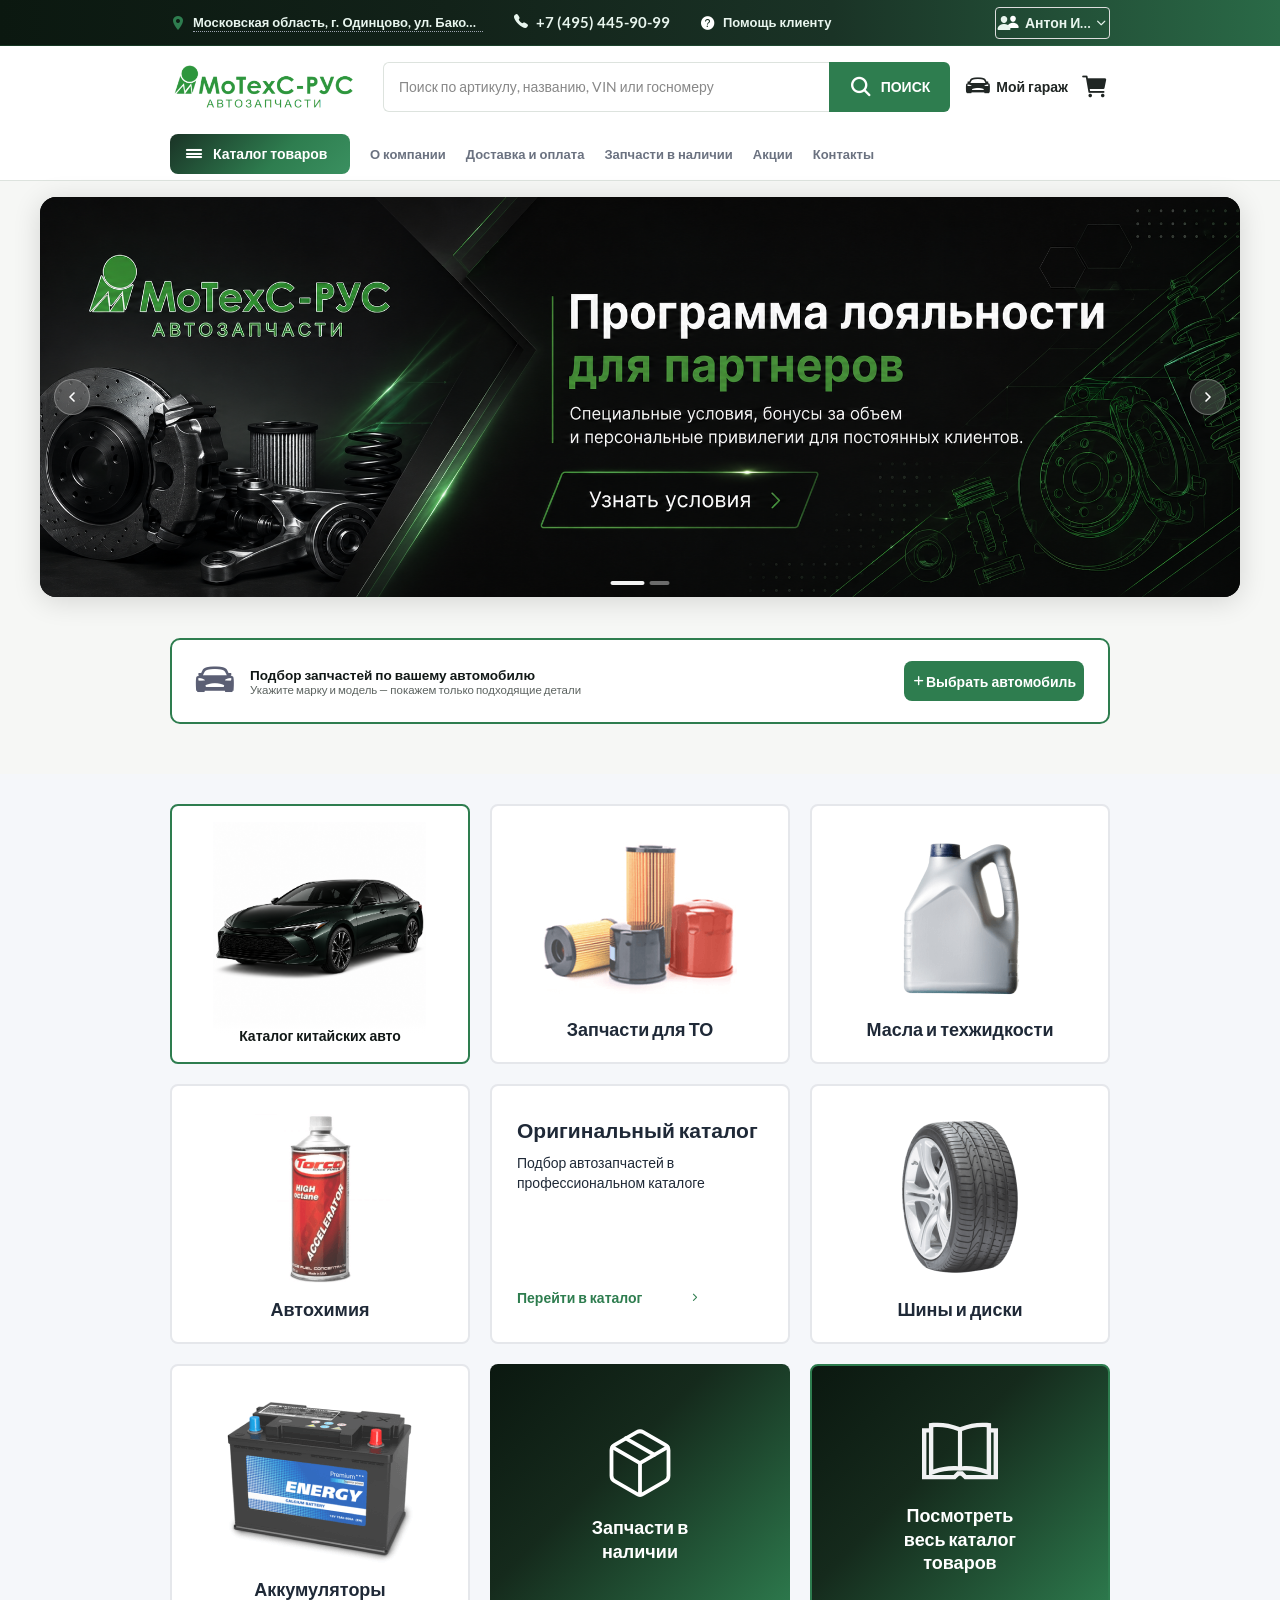
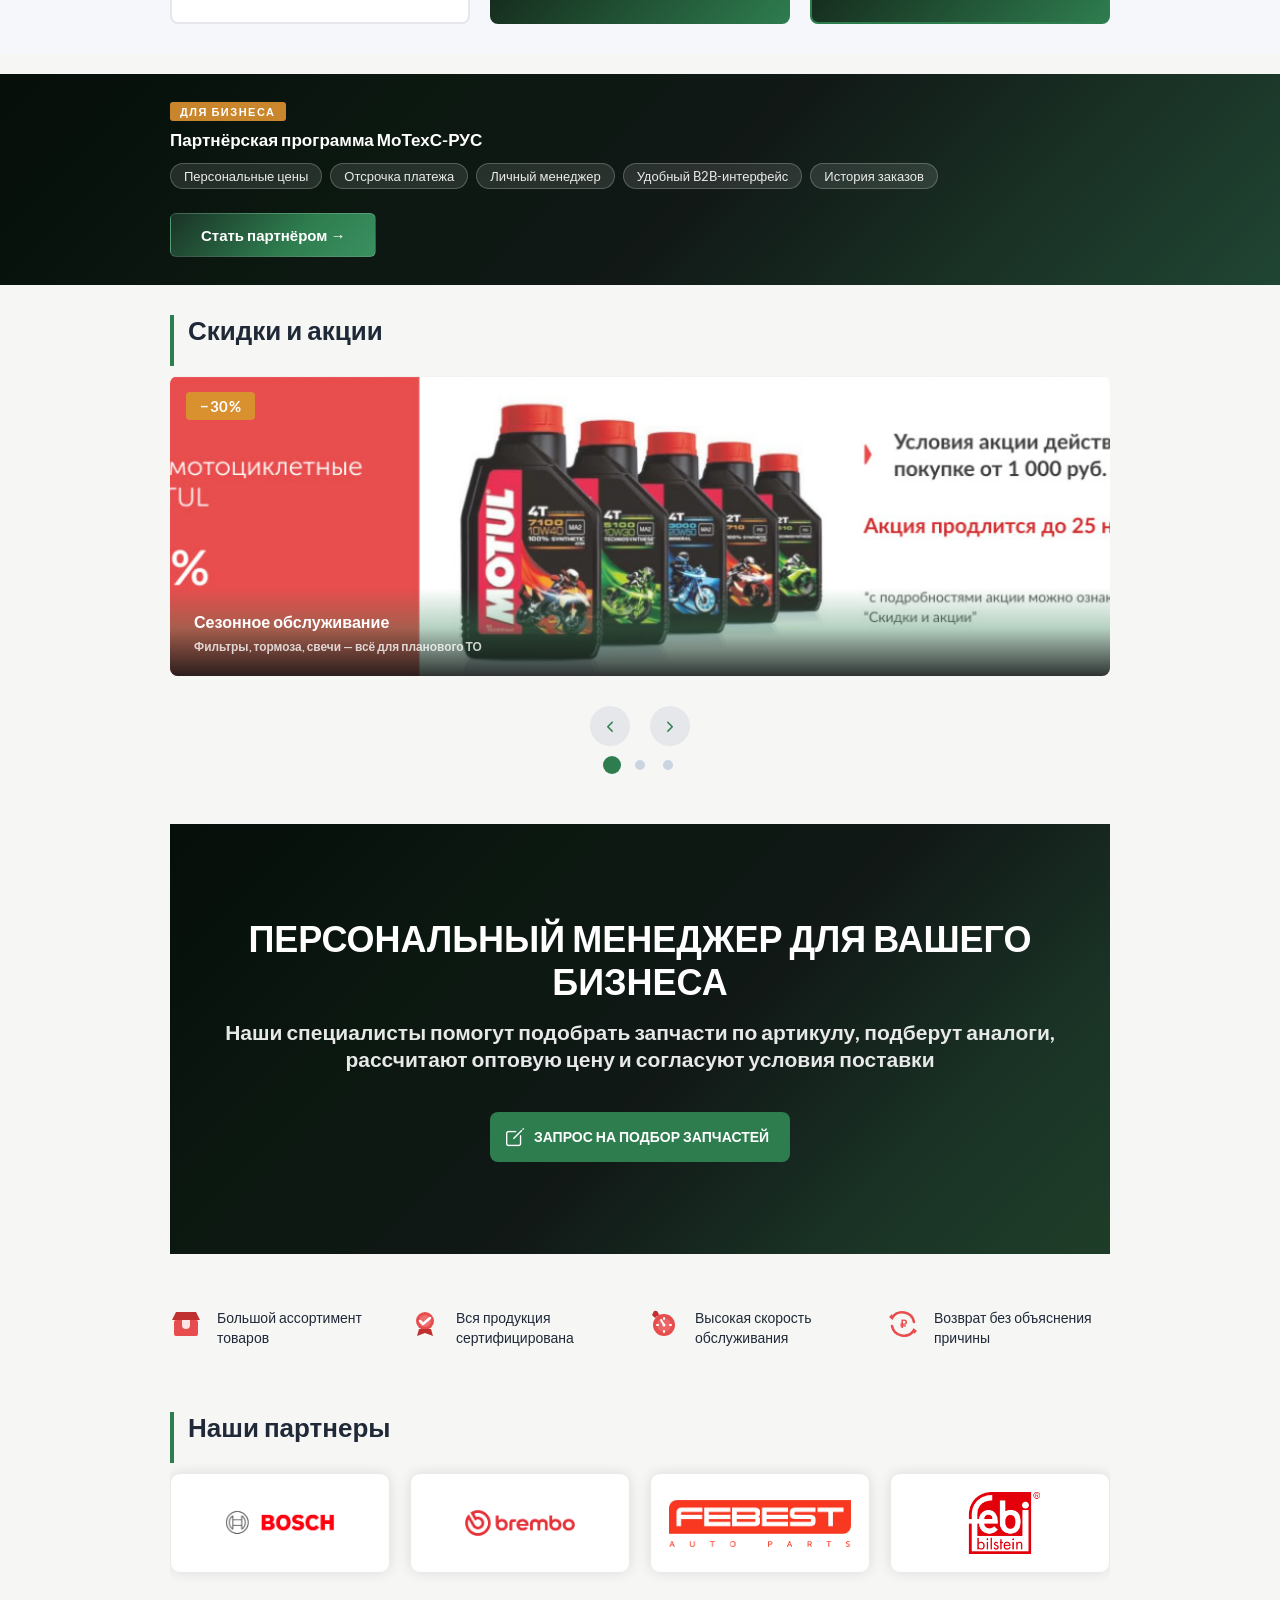
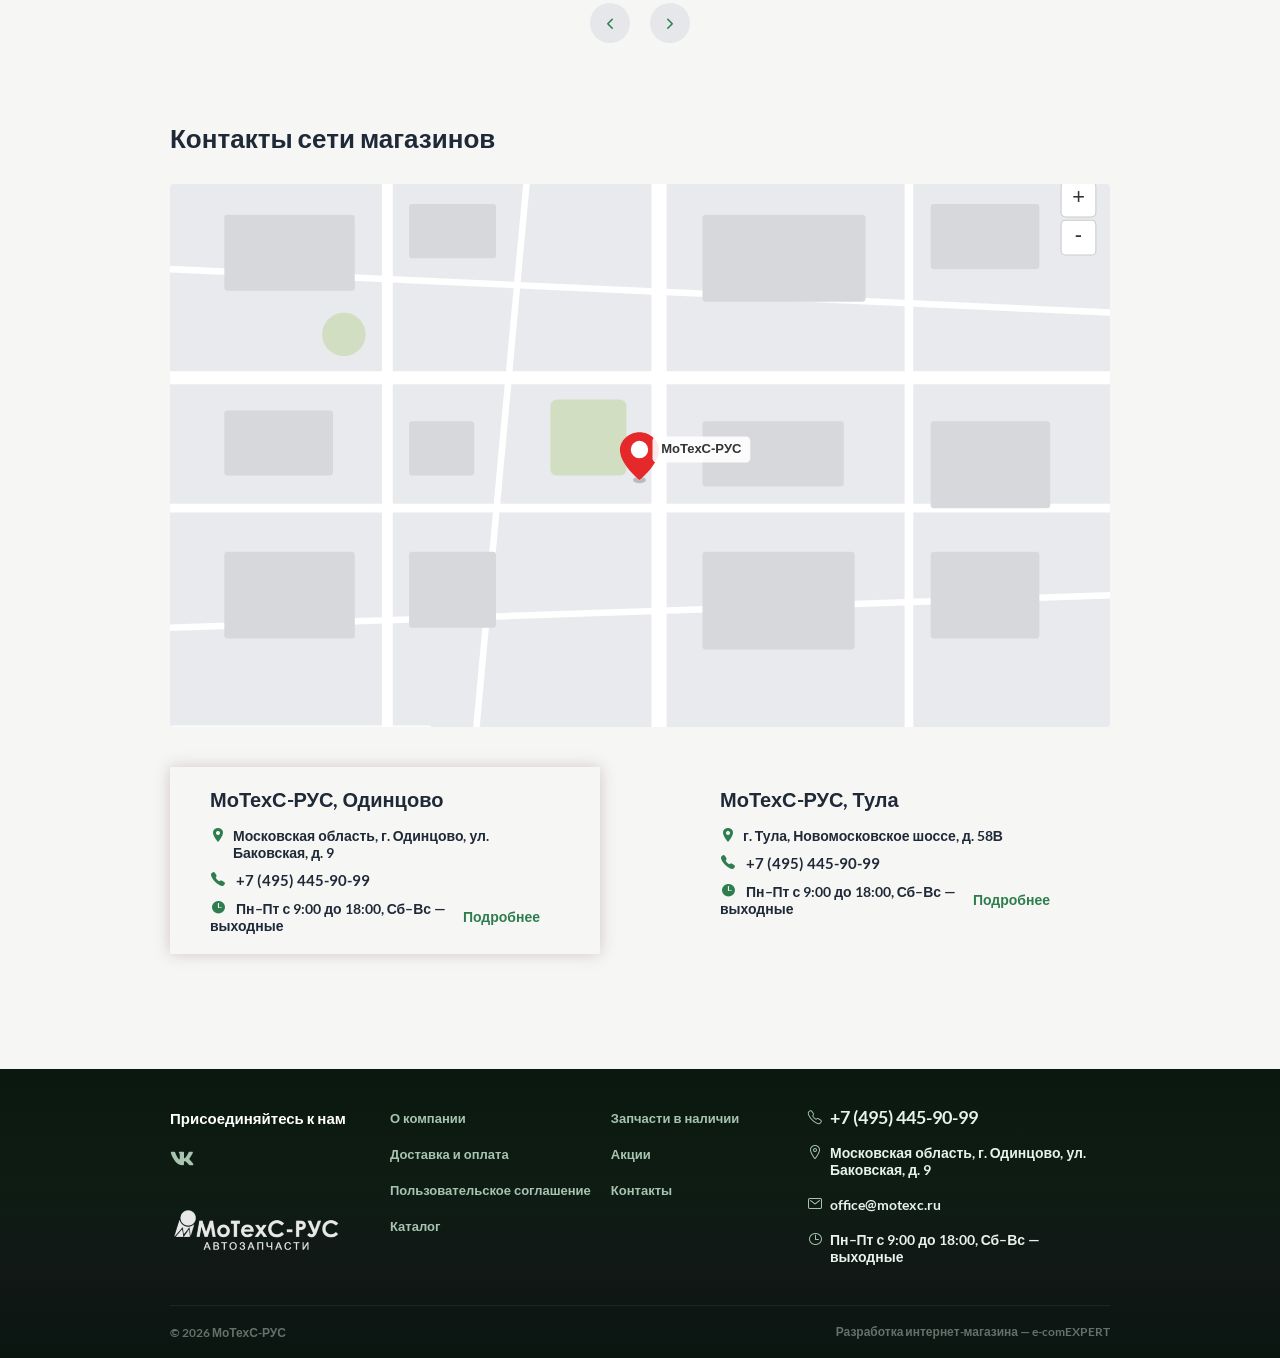
==== commit a4fee999: "asd" ====
--- a/index.html
+++ b/index.html
@@ -2,7 +2,7 @@
 <html xmlns="http://www.w3.org/1999/xhtml" class="bx-core bx-no-touch bx-no-retina bx-chrome"><head><style>body {transition: opacity ease-in 0.2s; } 
 body[unresolved] {opacity: 0; display: block; overflow: hidden; position: relative; } 
 </style>
-    <title>Юмал Авто — B2B оптовые автозапчасти</title>
+    <title>МоТехС-РУС — B2B оптовые автозапчасти</title>
     <meta http-equiv="X-UA-Compatible" content="IE=edge" />
     <meta name="viewport" content="width=device-width, initial-scale=1.0" />
 
@@ -186,20 +186,20 @@
 {
   "@context": "http://www.schema.org",
   "@type": "Organization",
-  "name": "Юмал Авто",
+  "name": "МоТехС-РУС",
   "url": "",
   "logo": "logo.png",
-  "description": "Юмал Авто — профессиональный B2B портал оптовых поставок автозапчастей для дилеров и сервисных центров.",
+  "description": "МоТехС-РУС — профессиональный B2B портал оптовых поставок автозапчастей для дилеров и сервисных центров.",
   "address": {
     "@type": "PostalAddress",
-    "streetAddress": "ул. Широкая 52",
-    "addressLocality": "ст.Новотитаровская",
+    "streetAddress": "Московская область, г. Одинцово, ул. Баковская, д. 9",
+    "addressLocality": "г. Одинцово",
     "addressCountry": "Россия"
   },
   "contactPoint": {
     "@type": "ContactPoint",
-    "telephone": "+7 (929) 830-56-89",
-    "email": "opt@umalauto.ru"
+    "telephone": "+7 (495) 445-90-99",
+    "email": "office@motexc.ru"
   }
 }
  </script>
@@ -520,7 +520,7 @@
                     <div class="wrap_adress_popup_first__item">
                         <div class="adress_popup_first__item">
                             <span class="site_header__up_link_ico icon-ion-location-sharp"></span>
-                            <span class="adress_popup_first__item_text">ст.Новотитаровская ул. Широкая 52</span>
+                            <span class="adress_popup_first__item_text">Московская область, г. Одинцово, ул. Баковская, д. 9</span>
                         </div>
 
                         <div class="adress_popup_first__btn">
@@ -546,8 +546,8 @@
                                             <label for="radio_popup_map1">
                                                 <span class="radio_btn"></span>
                                                 <span class="radio_text">
-                                                    <span class="radio_text__title">Юмал Авто</span>
-                                                    ст.Новотитаровская ул. Широкая 52                                                </span>
+                                                    <span class="radio_text__title">МоТехС-РУС</span>
+                                                    Московская область, г. Одинцово, ул. Баковская, д. 9                                                </span>
                                             </label>
                                         </form>
                                     </div>
@@ -561,31 +561,30 @@
         <div class="btn_adress_popup">
             <span class="site_header__up_link_ico icon-ion-location-sharp"></span>
             <span class="site_link site_link_with_borderb site_header__adress_popup__title">
-                   ст.Новотитаровская ул. Широкая 52                </span>
+                   Московская область, г. Одинцово, ул. Баковская, д. 9                </span>
         </div>
         <div class="header_adress_popup" style="display: none;">
             <div class="adress_popup_main">
                 <div class="adress_popup_main__item">
                                             <div class="adress_popup_main__map">
-                                                        <img src="shop.e-comexpert.ru/static-maps.yandex.ru/1.x/map.png" alt="Юмал Авто" />
+                                                        <img src="shop.e-comexpert.ru/static-maps.yandex.ru/1.x/map.png" alt="МоТехС-РУС" />
                         </div>
                                         <div class="adress_popup_main__body">
-                        <div class="title_h4 adress_popup_main__body__title">Юмал Авто</div>
+                        <div class="title_h4 adress_popup_main__body__title">МоТехС-РУС</div>
                                                     <div class="adress_popup_main__body__address">
                                 <span class="adress_popup_main__ico icon-ion-location-sharp"></span>
-                                <span class="adress_popup_main__text">ст.Новотитаровская ул. Широкая 52</span>
+                                <span class="adress_popup_main__text">Московская область, г. Одинцово, ул. Баковская, д. 9</span>
                             </div>
                                                                             <div class="adress_popup_main__body__phone">
-                                <a href="tel:+79298305689" class="site_link">
+                                <a href="tel:+74954459099" class="site_link">
                                     <span class="adress_popup_main__ico icon-ion-call"></span>
-                                    <span class="adress_popup_main__text">+7 (929) 830-56-89</span>
+                                    <span class="adress_popup_main__text">+7 (495) 445-90-99</span>
                                 </a>
                             </div>
                                                                             <div class="adress_popup_main__body__time">
                                 <div class="adress_popup_main__body__time">
                                     <span class="adress_popup_main__ico icon-ion-time"></span>
-                                    <span class="adress_popup_main__text">Пн-Пт: 9-20 
-Сб, Вс: выходной</span>
+                                    <span class="adress_popup_main__text">Пн–Пт с 9:00 до 18:00, Сб–Вс — выходные</span>
                                 </div>
                             </div>
                                                 <div class="adress_popup_main__body__btn">
@@ -608,8 +607,8 @@
                                             <label for="radio_popup_map12">
                                                 <span class="radio_btn"></span>
                                                 <span class="radio_text">
-                                                    <span class="radio_text__title">Юмал Авто</span>
-                                                    ст.Новотитаровская ул. Широкая 52                                                    </span>
+                                                    <span class="radio_text__title">МоТехС-РУС</span>
+                                                    Московская область, г. Одинцово, ул. Баковская, д. 9                                                    </span>
                                             </label>
                                         </form>
                                     </div>
@@ -624,21 +623,21 @@
 
 <script type="text/javascript">
     $(document).ready(function () {
-                       $('.site_header').find('.header_tel.branch_tel').eq(0).html('<span class="site_header__up_link_ico icon-ion-call"></span>+7 (929) 830-56-89');
-                $('.site_header').find('.header_tel.branch_tel').eq(0).attr("href", "tel:+79298305689");
-                $('.ul_footer_contact').find('.branch_tel').eq(0).find('.footer_contact_text_tel').text('+7 (929) 830-56-89');
-                $('.ul_footer_contact').find('.branch_tel').eq(0).attr("href", "tel:+79298305689");
-                $('.contact__item__phone').find('.contact_phone').eq(0).find('.ci__bi__text').text('+7 (929) 830-56-89');
-                $('.contact__item__phone').find('.contact_phone').eq(0).attr("href", "tel:+79298305689");
-                                $('.ul_footer_contact').find('.branch_email').find('.footer_contact_text_email').text('opt@umalauto.ru');
-                $('.ul_footer_contact').find('.branch_email').eq(0).attr("href", "mailto:opt@umalauto.ru");
-                $('.contact__item__body').find('.branch_email').find('.ci__bi__text').text('opt@umalauto.ru');
-                $('.contact__item__body').find('.branch_email').eq(0).attr("href", "mailto:opt@umalauto.ru");
-                            $('.ul_footer_contact').find('.footer_contact_text.address').text('ст.Новотитаровская ул. Широкая 52');
-            $('.mob_header_menu').find('.site_header__adress_popup__title &gt; a').text('ст.Новотитаровская ул. Широкая 52');
-            $('.contact__item__body').find('.contact_adress__main').text('ст.Новотитаровская ул. Широкая 52');
-                            $('.ul_footer_contact').find('.work_time').html("Пн-Пт: 9-20 Сб, Вс: выходной");
-                                    $('.contact__item__body_item.work_time').find('.ci__bi__text').html("Пн-Пт: 9-20 Сб, Вс: выходной");
+                       $('.site_header').find('.header_tel.branch_tel').eq(0).html('<span class="site_header__up_link_ico icon-ion-call"></span>+7 (495) 445-90-99');
+                $('.site_header').find('.header_tel.branch_tel').eq(0).attr("href", "tel:+74954459099");
+                $('.ul_footer_contact').find('.branch_tel').eq(0).find('.footer_contact_text_tel').text('+7 (495) 445-90-99');
+                $('.ul_footer_contact').find('.branch_tel').eq(0).attr("href", "tel:+74954459099");
+                $('.contact__item__phone').find('.contact_phone').eq(0).find('.ci__bi__text').text('+7 (495) 445-90-99');
+                $('.contact__item__phone').find('.contact_phone').eq(0).attr("href", "tel:+74954459099");
+                                $('.ul_footer_contact').find('.branch_email').find('.footer_contact_text_email').text('office@motexc.ru');
+                $('.ul_footer_contact').find('.branch_email').eq(0).attr("href", "mailto:office@motexc.ru");
+                $('.contact__item__body').find('.branch_email').find('.ci__bi__text').text('office@motexc.ru');
+                $('.contact__item__body').find('.branch_email').eq(0).attr("href", "mailto:office@motexc.ru");
+                            $('.ul_footer_contact').find('.footer_contact_text.address').text('Московская область, г. Одинцово, ул. Баковская, д. 9');
+            $('.mob_header_menu').find('.site_header__adress_popup__title &gt; a').text('Московская область, г. Одинцово, ул. Баковская, д. 9');
+            $('.contact__item__body').find('.contact_adress__main').text('Московская область, г. Одинцово, ул. Баковская, д. 9');
+                            $('.ul_footer_contact').find('.work_time').html("Пн–Пт с 9:00 до 18:00, Сб–Вс — выходные");
+                                    $('.contact__item__body_item.work_time').find('.ci__bi__text').html("Пн–Пт с 9:00 до 18:00, Сб–Вс — выходные");
         
     });
     if (typeof window.W247BranchChangeObjects === 'undefined') {
@@ -678,13 +677,13 @@
 else
 	BX.addCustomEvent('onAjaxSuccess', _processform_8BACKi);
 </script><input type="hidden" name="sessid" id="sessid_3" value="dc6cd54168157ca50aa76a7b3d67830f" /><input type="hidden" name="WEB_FORM_ID" value="2" />
-                        <input type="hidden" name="form_hidden_5" value="[id:] " /><input type="hidden" name="form_hidden_6" value="[id:1] Юмал Авто" />
+                        <input type="hidden" name="form_hidden_5" value="[id:] " /><input type="hidden" name="form_hidden_6" value="[id:1] МоТехС-РУС" />
                         
                         
                                                                                     <div class="wrap_selectpicker_site__with_label vertical_view">
                                     <div class="wrap_selectpicker_site__label">Ваш магазин</div>
                                     <div class="site_field wrap_selectpicker_site">
-                                        <div class="dropdown bootstrap-select bs3"><select class="selectpicker" required="" data-msg-required="Поле должно быть заполнено" data-id="7" id="otherBranches" tabindex="-98"><option value="1">Юмал Авто (ст.Новотитаровская ул. Широкая 52)</option></select><button type="button" class="btn dropdown-toggle btn-default" data-toggle="dropdown" role="button" data-id="otherBranches" title="Юмал Авто (ст.Новотитаровская ул. Широкая 52)"><div class="filter-option"><div class="filter-option-inner"><div class="filter-option-inner-inner">Юмал Авто (ст.Новотитаровская ул. Широкая 52)</div></div> </div><span class="bs-caret"><span class="caret"></span></span></button><div class="dropdown-menu" role="combobox"><div class="inner" role="listbox" aria-expanded="false" tabindex="-1"><ul class="dropdown-menu inner "></ul></div></div></div><input type="text" style="display:none;" data-id="7" name="form_text_7" value="[id:1] Юмал Авто" size="" />                                                                            </div>
+                                        <div class="dropdown bootstrap-select bs3"><select class="selectpicker" required="" data-msg-required="Поле должно быть заполнено" data-id="7" id="otherBranches" tabindex="-98"><option value="1">МоТехС-РУС, Одинцово (Московская область, г. Одинцово, ул. Баковская, д. 9)</option><option value="2">МоТехС-РУС, Тула (г. Тула, Новомосковское шоссе, д. 58В)</option></select><button type="button" class="btn dropdown-toggle btn-default" data-toggle="dropdown" role="button" data-id="otherBranches" title="МоТехС-РУС, Одинцово (Московская область, г. Одинцово, ул. Баковская, д. 9)"><div class="filter-option"><div class="filter-option-inner"><div class="filter-option-inner-inner">МоТехС-РУС, Одинцово (Московская область, г. Одинцово, ул. Баковская, д. 9)</div></div> </div><span class="bs-caret"><span class="caret"></span></span></button><div class="dropdown-menu" role="combobox"><div class="inner" role="listbox" aria-expanded="false" tabindex="-1"><ul class="dropdown-menu inner "></ul></div></div></div><input type="text" style="display:none;" data-id="7" name="form_text_7" value="[id:1] МоТехС-РУС, Одинцово" size="" />                                                                            </div>
                                 </div>
                                                     
                         
@@ -704,7 +703,7 @@
                         </div>
                     
                     <span class="site_header__up_link wrap_header_tel">
-                                                    <a href="tel:+79298305689" class="site_link header_tel branch_tel"><span class="site_header__up_link_ico icon-ion-call"></span>+7 (929) 830-56-89</a>
+                                                    <a href="tel:+74954459099" class="site_link header_tel branch_tel"><span class="site_header__up_link_ico icon-ion-call"></span>+7 (495) 445-90-99</a>
                                                 <a href="#request_call" class="site_link site_link_with_borderb link_header_request_call" data-toggle="modal">Заказать звонок</a>
                     </span>
                     <span class="for_fixed_header_help">
@@ -730,6 +729,11 @@
                         <li class="site_personalarea__item bg_myprofile"><a href="personal/index.html">Мой профиль</a></li>
                         <li class="site_personalarea__item bg_myorders"><a href="personal/history.html">Мои заказы</a></li>
                         <li class="site_personalarea__item bg_reclamations"><a href="personal/reclamations/index.html">Рекламации</a></li>
+                        <li class="site_personalarea__item bg_documents"><a href="personal/documents/index.html">Документы</a></li>
+                        <li class="site_personalarea__item bg_group_pricing"><a href="#" onclick="return false;">Групповая проценка</a></li>
+                        <li class="site_personalarea__item bg_garage"><a href="#" onclick="return false;">Гараж</a></li>
+                        <li class="site_personalarea__item bg_employees"><a href="#" onclick="return false;">Сотрудники</a></li>
+                        <li class="site_personalarea__item bg_bonus"><a href="#" onclick="return false;">Бонусная программа</a></li>
                         <li class="site_personalarea__item personalarea_exit"><a href="index.html">Выйти</a></li>
                     </ul>
                 </div>
@@ -889,7 +893,7 @@
                                                 <div class="site_header__up_link site_header__adress_popup">
                                                     <span class="site_header__up_link_ico icon-ion-location-sharp"></span>
                                                     <span class="site_link site_link_with_borderb site_header__adress_popup__title">
-                                                        <a href="#">ст.Новотитаровская ул. Широкая 52</a>
+                                                        <a href="#">Московская область, г. Одинцово, ул. Баковская, д. 9</a>
                                                     </span>
                                                 </div>
 
@@ -1648,9 +1652,8 @@
     <a href="#" class="site_link site_link_with_borderb mci__origin_c_link_in">Перейти в каталог</a>
 
             </div>
-            <a href="#" class="main_categories__item site_link mci__auto_cosmetics">
-                <span class="main_categories__item__img"><img src="shop.e-comexpert.ru/shop.e-comexpert.ru/bitrix/templates/e-comexpert_v2/img/main_categories/cosmetic.png" alt="" /></span>
-                <span class="main_categories__item__title">Автокосметика</span>
+            <a href="chinese/index.html" class="main_categories__item site_link mci__chinese_cars">
+                <span class="main_categories__item__title">Каталог китайских авто</span>
             </a>
             <a href="stock/index.html" class="main_categories__item site_link mci__all_link_catalog mci__stock" style="border: none;">
                 <span class="main_categories__item__img"><svg xmlns="http://www.w3.org/2000/svg" width="76" height="76" viewBox="0 0 24 24" fill="none" stroke="#ffffff" stroke-width="1.2" stroke-linecap="round" stroke-linejoin="round"><line x1="16.5" y1="9.4" x2="7.5" y2="4.21"></line><path d="M21 16V8a2 2 0 0 0-1-1.73l-7-4a2 2 0 0 0-2 0l-7 4A2 2 0 0 0 3 8v8a2 2 0 0 0 1 1.73l7 4a2 2 0 0 0 2 0l7-4A2 2 0 0 0 21 16z"></path><polyline points="3.27 6.96 12 12.01 20.73 6.96"></polyline><line x1="12" y1="22.08" x2="12" y2="12"></line></svg></span>
@@ -1670,7 +1673,7 @@
             <div class="yumal-partner-banner__content">
                 <div class="yumal-partner-banner__text">
                     <div class="yumal-partner-banner__eyebrow">Для бизнеса</div>
-                    <div class="yumal-partner-banner__title">Партнёрская программа Юмал Авто</div>
+                    <div class="yumal-partner-banner__title">Партнёрская программа МоТехС-РУС</div>
                 </div>
                 <div class="yumal-partner-banner__features">
                     <span>Персональные цены</span>
@@ -1872,7 +1875,7 @@
                         <path d="M0,-22 C10,-22 18,-14 18,-6 C18,8 0,22 0,22 C0,22 -18,8 -18,-6 C-18,-14 -10,-22 0,-22Z" fill="#e5282a"/>
                         <circle cx="0" cy="-6" r="8" fill="#fff"/>
                         <rect x="12" y="-18" width="90" height="24" rx="4" fill="white" opacity="0.9"/>
-                        <text x="20" y="-3" font-family="Arial,sans-serif" font-size="12" font-weight="bold" fill="#333">Юмал Авто</text>
+                        <text x="20" y="-3" font-family="Arial,sans-serif" font-size="12" font-weight="bold" fill="#333">МоТехС-РУС</text>
                       </g>
                       <rect x="0" y="520" width="240" height="23" fill="rgba(255,255,255,0.85)"/>
                       <text x="8" y="535" font-family="Arial,sans-serif" font-size="11" fill="#888">&#169; &#1071;&#1085;&#1076;&#1077;&#1082;&#1089;.&#1050;&#1072;&#1088;&#1090;&#1099;  |  &#1059;&#1089;&#1083;&#1086;&#1074;&#1080;&#1103; &#1080;&#1089;&#1087;&#1086;&#1083;&#1100;&#1079;&#1086;&#1074;&#1072;&#1085;&#1080;&#1103;</text>
@@ -1900,9 +1903,9 @@
                         id: 1,
                         hintContent: '',
                         balloonContent: '&lt;div class="label_contact_map"&gt;\n' +
-                            '                &lt;div class="label_contact_map__title"&gt;Юмал Авто&lt;/div&gt;\n' +
-                            '                &lt;div class="label_contact_map__address"&gt;ст.Новотитаровская ул. Широкая 52&lt;/div&gt;\n' +
-                            '                &lt;div class="label_contact_map__phone"&gt;+7 (929) 830-56-89&lt;/div&gt;'
+                            '                &lt;div class="label_contact_map__title"&gt;МоТехС-РУС&lt;/div&gt;\n' +
+                            '                &lt;div class="label_contact_map__address"&gt;Московская область, г. Одинцово, ул. Баковская, д. 9&lt;/div&gt;\n' +
+                            '                &lt;div class="label_contact_map__phone"&gt;+7 (495) 445-90-99&lt;/div&gt;'
                     }, {
 
                         iconLayout: 'default#image',
@@ -1930,22 +1933,41 @@
 
         <div class="main_chain_stores__contact">
                                                             <div onclick="myMap.setCenter([45.255, 38.855]);myPlacemark1.balloon.open();$(&quot;.main_chain_stores__contact__item&quot;).removeClass(&quot;active&quot;);$(this).addClass(&quot;active&quot;);" data-id="1" class="main_chain_stores__contact__item  active ">
-                    <div class="main_chain_stores__contact__title">Юмал Авто</div>
+                    <div class="main_chain_stores__contact__title">МоТехС-РУС, Одинцово</div>
                     <div class="main_chain_stores__contact__address">
                         <span class="mcs__ci__ico icon-ion-location-sharp"></span>
-                        <span class="mcs__ci___text">ст.Новотитаровская ул. Широкая 52</span>
+                        <span class="mcs__ci___text">Московская область, г. Одинцово, ул. Баковская, д. 9</span>
                     </div>
                                             <div class="main_chain_stores__contact__phone">
-                            <a href="tel:+79298305689" class="site_link">
+                            <a href="tel:+74954459099" class="site_link">
                                 <span class="mcs__ci__ico icon-ion-call"></span>
-                                <span class="mcs__ci___text">+7 (929) 830-56-89</span>
+                                <span class="mcs__ci___text">+7 (495) 445-90-99</span>
                             </a>
                         </div>
                                         <div class="main_chain_stores__contact__time_more">
                                                     <div class="main_chain_stores__contact__time">
                                 <span class="mcs__ci__ico icon-ion-time"></span>
-                                <span class="mcs__ci___text">Пн-Пт: 9-20 
-Сб, Вс: выходной</span>
+                                <span class="mcs__ci___text">Пн–Пт с 9:00 до 18:00, Сб–Вс — выходные</span>
+                            </div>
+                                                <a href="#" class="site_link_two site_link_arrowr">Подробнее<span class="icon-uil-angle-right"></span></a>
+                    </div>
+                </div>
+                                                            <div data-id="2" class="main_chain_stores__contact__item">
+                    <div class="main_chain_stores__contact__title">МоТехС-РУС, Тула</div>
+                    <div class="main_chain_stores__contact__address">
+                        <span class="mcs__ci__ico icon-ion-location-sharp"></span>
+                        <span class="mcs__ci___text">г. Тула, Новомосковское шоссе, д. 58В</span>
+                    </div>
+                                            <div class="main_chain_stores__contact__phone">
+                            <a href="tel:+74954459099" class="site_link">
+                                <span class="mcs__ci__ico icon-ion-call"></span>
+                                <span class="mcs__ci___text">+7 (495) 445-90-99</span>
+                            </a>
+                        </div>
+                                        <div class="main_chain_stores__contact__time_more">
+                                                    <div class="main_chain_stores__contact__time">
+                                <span class="mcs__ci__ico icon-ion-time"></span>
+                                <span class="mcs__ci___text">Пн–Пт с 9:00 до 18:00, Сб–Вс — выходные</span>
                             </div>
                                                 <a href="#" class="site_link_two site_link_arrowr">Подробнее<span class="icon-uil-angle-right"></span></a>
                     </div>
@@ -2010,23 +2032,23 @@
                 <div class="main_footer__item footer__item_four">
                     <ul class="ul_reset_style ul_footer_contact">
                         <li class="footer_contact_tel">
-                            <a href="tel:+79298305689" class="link_footer branch_tel">
+                            <a href="tel:+74954459099" class="link_footer branch_tel">
     <span class="footer_ico_contact icon-ion-call-outline"></span>
-    <span class="footer_contact_text_tel">+7 (929) 830-56-89</span>
+    <span class="footer_contact_text_tel">+7 (495) 445-90-99</span>
 </a>                        </li>
                         <li>
                             <a href="#" class="">
     <span class="footer_ico_contact icon-ion-location-outline"></span>
-    <span class="footer_contact_text address">ст.Новотитаровская ул. Широкая 52</span>
+    <span class="footer_contact_text address">Московская область, г. Одинцово, ул. Баковская, д. 9</span>
 </a>                        </li>
                         <li>
-                            <a href="mailto:opt@umalauto.ru" class="link_footer branch_email">
+                            <a href="mailto:office@motexc.ru" class="link_footer branch_email">
     <span class="footer_ico_contact icon-ion-mail-outline"></span>
-    <span class="footer_contact_text_email">opt@umalauto.ru</span>
+    <span class="footer_contact_text_email">office@motexc.ru</span>
 </a>                        </li>
                         <li class="li_work_time">
                             <span class="footer_ico_contact icon-ion-time-outline"></span>
-                            <span class="footer_contact_text work_time">Пн-Пт: 9-20 Сб, Вс: выходной</span>
+                            <span class="footer_contact_text work_time">Пн–Пт с 9:00 до 18:00, Сб–Вс — выходные</span>
                         </li>
                     </ul>
                 </div>
@@ -2034,7 +2056,7 @@
 
             <div class="main_footer__copyright">
                 <div class="copyright_item">
-                    <span>© 2026 Юмал Авто</span>
+                    <span>© 2026 МоТехС-РУС</span>
                 </div>
                 <a href="https://e-comexpert.ru/" class="site_link link_company_development" target="_blank">
                     <span class="company_development__ico"></span>
--- a/yumal-brand.css
+++ b/yumal-brand.css
@@ -1226,6 +1226,38 @@
    ============================================================ */
 .header_login_user.site_dopdown_btn .site_personalarea .site_personalarea__item.bg_reclamations a:before {
     content: "\e905"; /* icon-ion-alert-circle */
+}
+.header_login_user.site_dopdown_btn .site_personalarea .site_personalarea__item.bg_documents a:before {
+    content: "\e932"; /* icon-ion-document-text-outline */
+}
+.header_login_user.site_dopdown_btn .site_personalarea .site_personalarea__item.bg_group_pricing a:before {
+    content: "\e987"; /* icon-ion-percentage-outline */
+}
+.header_login_user.site_dopdown_btn .site_personalarea .site_personalarea__item.bg_garage a:before {
+    content: "\e978"; /* icon-uil-garage */
+}
+.header_login_user.site_dopdown_btn .site_personalarea .site_personalarea__item.bg_employees a:before {
+    content: "\e94d"; /* icon-ion-office */
+}
+.header_login_user.site_dopdown_btn .site_personalarea .site_personalarea__item.bg_bonus a:before {
+    content: "\e964"; /* icon-ion-star-outline */
+}
+
+/* Бейдж "Скоро" во вкладках и карточках ЛК */
+.nav-soon-badge {
+    display: inline-block;
+    font-size: 9px;
+    font-weight: 700;
+    color: #92400E;
+    background: #FEF3C7;
+    border: 1px solid #FDE68A;
+    border-radius: 3px;
+    padding: 1px 5px;
+    vertical-align: middle;
+    margin-left: 5px;
+    letter-spacing: 0.2px;
+    text-transform: uppercase;
+    line-height: 1.4;
 }
 
 /* ============================================================
@@ -3274,3 +3306,130 @@
 .add_auto_modal .selection_auto__wrap_select .btn_select_auto {
     height: 44px !important;
 }
+
+/* ── Каталог китайских авто — catalog cell ── */
+.main_categories__content a.main_categories__item.mci__chinese_cars {
+    background-color: #ffffff !important;
+    background-image: url('nlaw.png') !important;
+    background-repeat: no-repeat !important;
+    background-size: 72% auto !important;
+    background-position: center 16px !important;
+    border-color: #2E7D4F !important;
+    display: flex !important;
+    flex-direction: column !important;
+    justify-content: flex-end !important;
+    padding: 10px 14px 16px !important;
+    transition: background-color 0.2s, border-color 0.2s !important;
+}
+.main_categories__content a.main_categories__item.mci__chinese_cars:hover {
+    background-color: #F4FAF6 !important;
+    border-color: #1D5234 !important;
+}
+.main_categories__content a.main_categories__item.mci__chinese_cars .main_categories__item__title {
+    font-size: 14px !important;
+    font-weight: 700 !important;
+    color: #111816 !important;
+    text-align: center !important;
+    margin-top: 0 !important;
+    line-height: 1.35 !important;
+    position: relative !important;
+    z-index: 2 !important;
+    padding: 6px 4px 0 !important;
+    background: linear-gradient(to bottom, rgba(255,255,255,0) 0%, rgba(255,255,255,0.92) 35%, #fff 100%) !important;
+}
+@media only screen and (max-width: 767px) {
+    .main_categories__content a.main_categories__item.mci__chinese_cars {
+        background-size: 55% auto !important;
+        background-position: center 12px !important;
+    }
+}
+
+/* ===== FAVORITE BUTTON ===== */
+
+/* Catalog tile: heart overlaid top-right on card */
+.tile_item { position: relative !important; }
+
+.tile-fav-btn {
+    position: absolute;
+    top: 8px;
+    right: 8px;
+    z-index: 6;
+    width: 32px;
+    height: 32px;
+    border-radius: 50%;
+    background: rgba(255,255,255,0.93);
+    border: 1.5px solid #D1D5DB;
+    display: flex;
+    align-items: center;
+    justify-content: center;
+    cursor: pointer;
+    padding: 0;
+    box-shadow: 0 1px 5px rgba(0,0,0,0.10);
+    transition: background 0.18s, border-color 0.18s, transform 0.15s;
+}
+.tile-fav-btn:hover {
+    background: #fff;
+    border-color: #2E7D4F;
+    transform: scale(1.12);
+}
+.tile-fav-btn svg {
+    display: block;
+    transition: fill 0.18s, stroke 0.18s;
+}
+.tile-fav-btn.is-fav {
+    background: #EAF5EE;
+    border-color: #2E7D4F;
+}
+.tile-fav-btn.is-fav svg {
+    fill: #2E7D4F;
+    stroke: #2E7D4F;
+}
+.tile-fav-btn.fav-pop {
+    animation: yumal-fav-pop 0.24s ease forwards;
+}
+@keyframes yumal-fav-pop {
+    0%   { transform: scale(1); }
+    55%  { transform: scale(1.30); }
+    100% { transform: scale(1); }
+}
+
+/* Product page: icon-only circle heart button next to article */
+.product-fav-btn {
+    display: inline-flex;
+    align-items: center;
+    justify-content: center;
+    width: 34px;
+    height: 34px;
+    border-radius: 50%;
+    background: #fff;
+    border: 1.5px solid #D1D5DB;
+    cursor: pointer;
+    padding: 0;
+    box-shadow: 0 1px 5px rgba(0,0,0,0.08);
+    transition: background 0.18s, border-color 0.18s, transform 0.15s;
+    vertical-align: middle;
+    margin-left: 8px;
+}
+.product-fav-btn:hover {
+    background: #fff;
+    border-color: #2E7D4F;
+    transform: scale(1.12);
+}
+.product-fav-btn svg {
+    display: block;
+    transition: fill 0.18s, stroke 0.18s;
+}
+.product-fav-btn.is-fav {
+    background: #EAF5EE;
+    border-color: #2E7D4F;
+}
+.product-fav-btn.is-fav svg {
+    fill: #2E7D4F;
+    stroke: #2E7D4F;
+}
+.product-fav-btn.fav-pop {
+    animation: yumal-fav-pop 0.24s ease forwards;
+}
+@media only screen and (max-width: 767px) {
+    .tile-fav-btn { width: 36px; height: 36px; top: 6px; right: 6px; }
+}
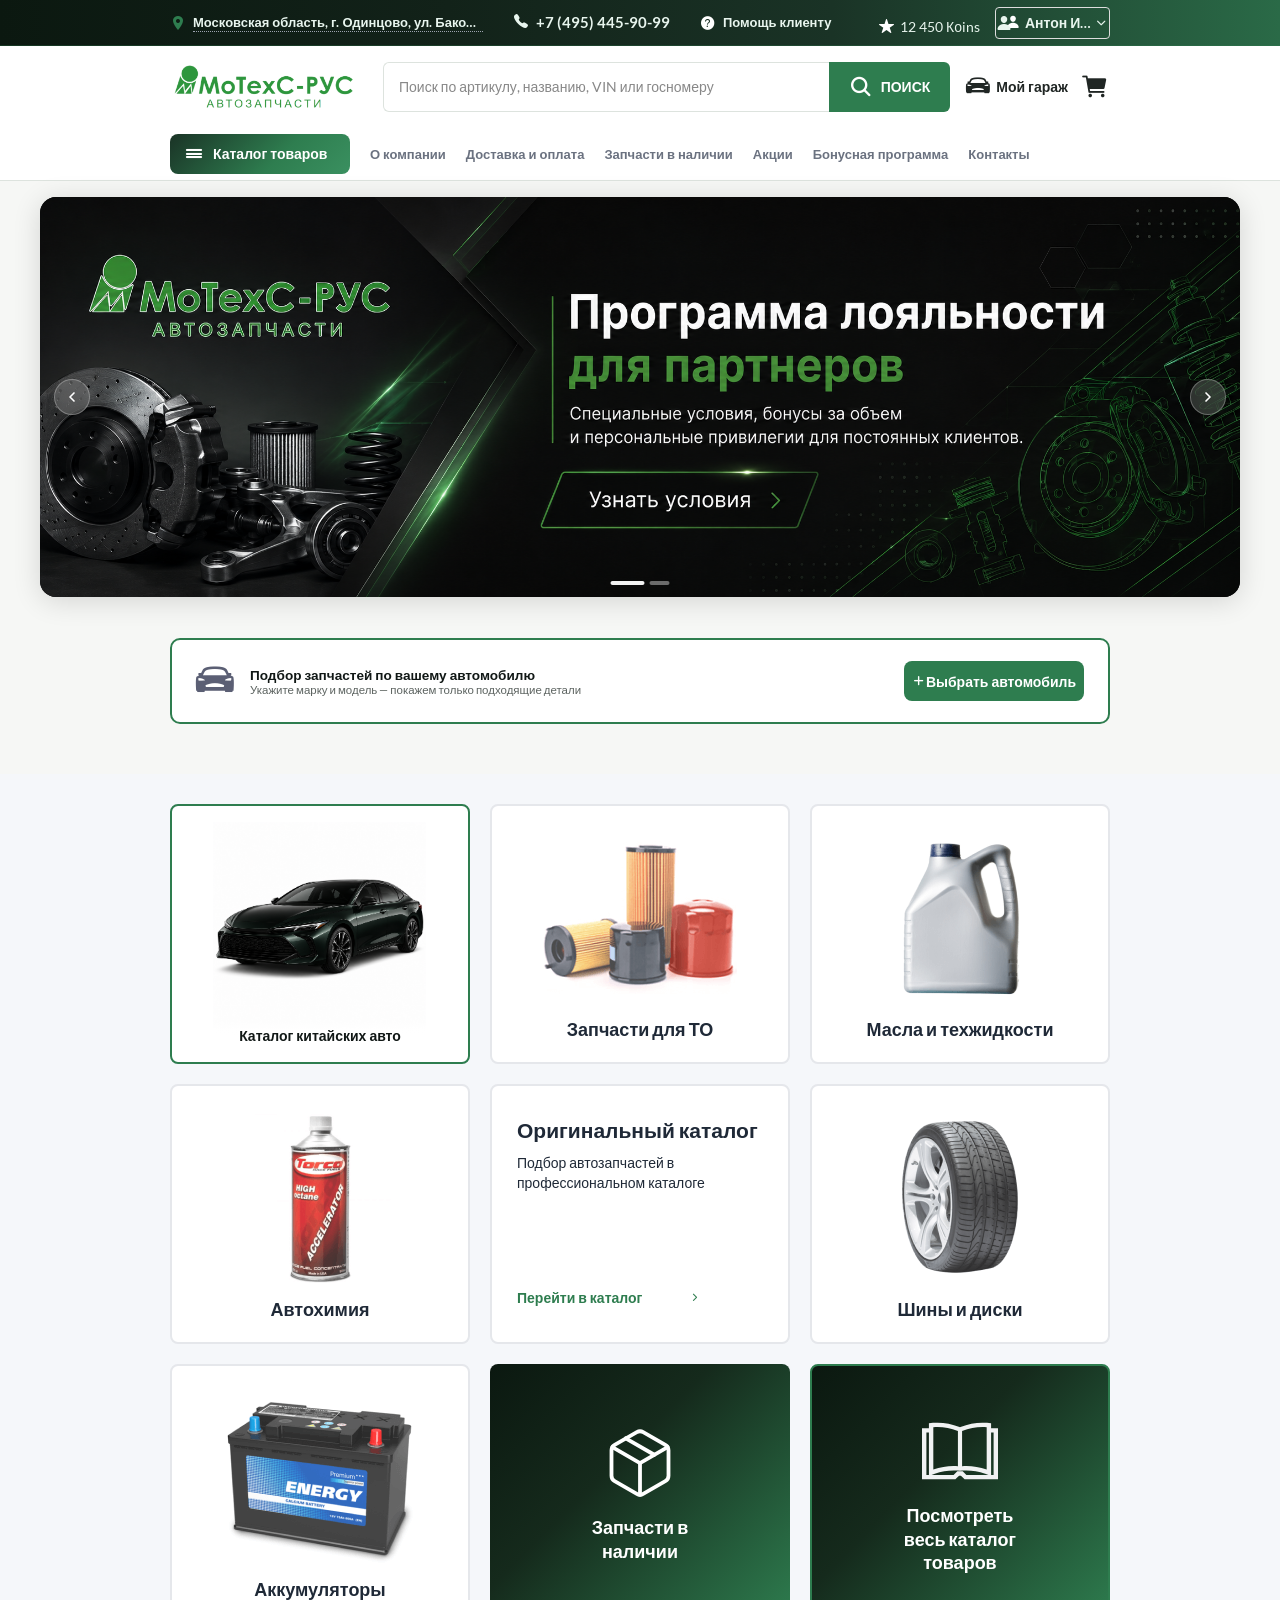
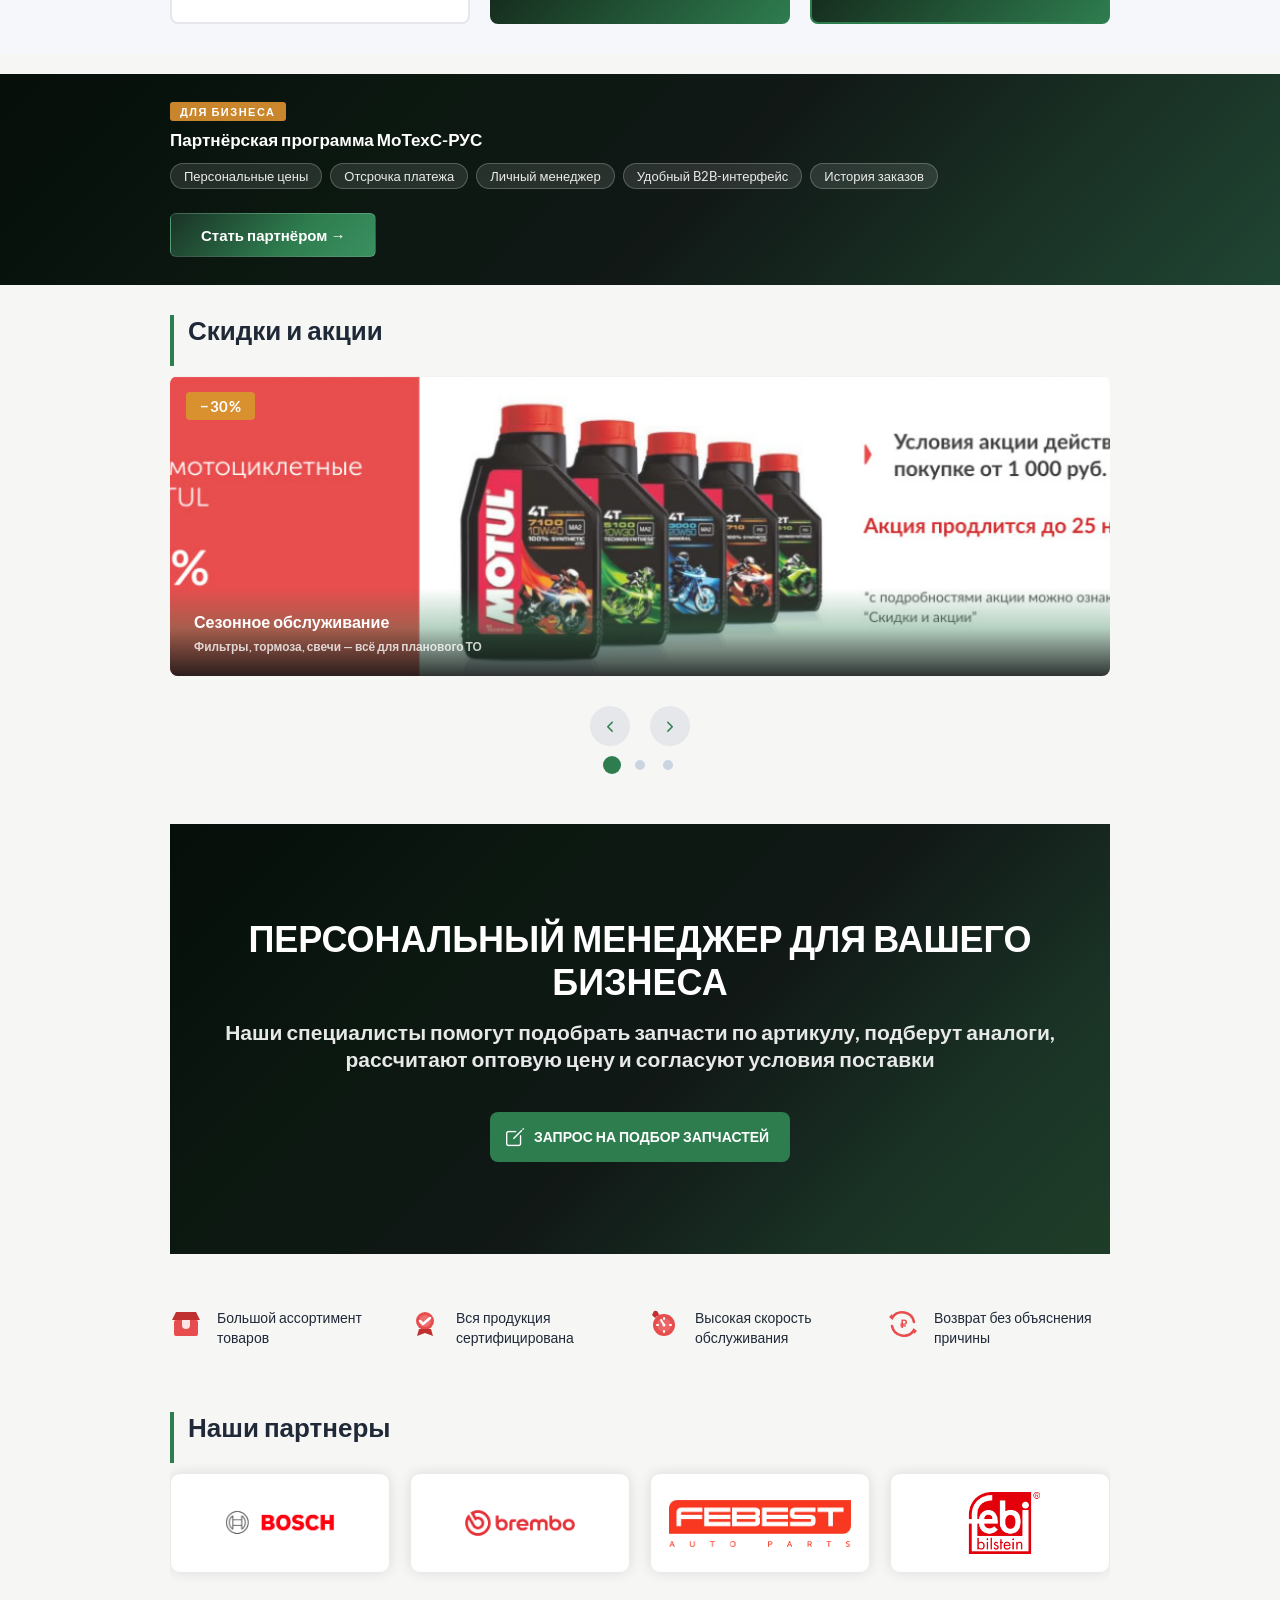
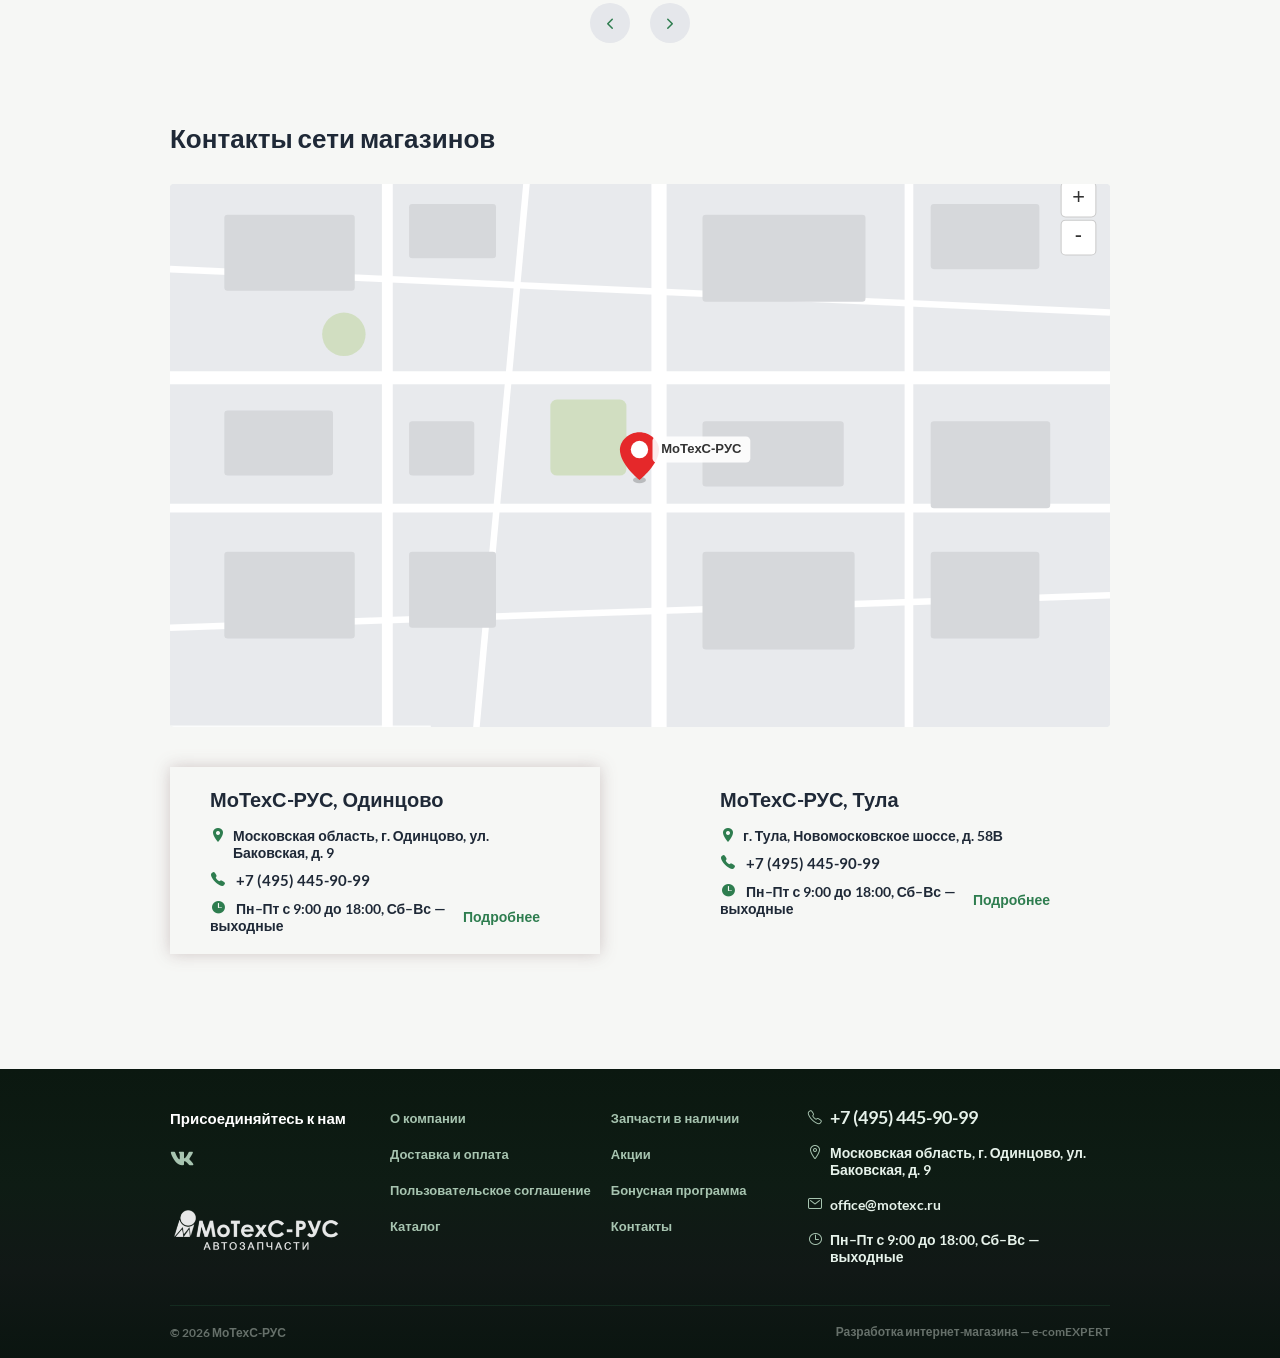
==== commit 47ec41c3: "asd" ====
--- a/index.html
+++ b/index.html
@@ -719,6 +719,12 @@
                                             <div class="for_fixed_header_login_basket">
                                                             
     <div class="wrap_header_login">
+        
+        <div class="header_bonus_balance" style="display:inline-block; margin-right: 15px; vertical-align: middle; padding-top: 5px;">
+            <a href="personal/bonus-program/index.html" class="site_link" style="color: #333; text-decoration: none; font-weight: 500;">
+                <span class="icon-ion-star color_ico" style="color: #2E7D4F; margin-right: 5px; font-size: 16px; vertical-align: middle;"></span><span style="vertical-align: middle;">12 450 Коins</span>
+            </a>
+        </div>
         <div class="header_login_user site_dopdown_btn">
             <div class="dropdown noclose">
                 <button class="btn site_link dropdown-toggle login_user_btn" style="border: 1px solid #ddd; padding: 5px 10px; border-radius: 4px;" type="button" data-toggle="dropdown">
@@ -733,7 +739,7 @@
                         <li class="site_personalarea__item bg_group_pricing"><a href="#" onclick="return false;">Групповая проценка</a></li>
                         <li class="site_personalarea__item bg_garage"><a href="#" onclick="return false;">Гараж</a></li>
                         <li class="site_personalarea__item bg_employees"><a href="#" onclick="return false;">Сотрудники</a></li>
-                        <li class="site_personalarea__item bg_bonus"><a href="#" onclick="return false;">Бонусная программа</a></li>
+                        <li class="site_personalarea__item bg_bonus"><a href="personal/bonus-program/index.html">Бонусная программа</a></li>
                         <li class="site_personalarea__item personalarea_exit"><a href="index.html">Выйти</a></li>
                     </ul>
                 </div>
@@ -1181,6 +1187,7 @@
                                     <li><a href="stock/index.html" class="link_footer ">Запчасти в наличии</a></li>
             
                                     <li><a href="#" class="link_footer ">Акции</a></li>
+                                    <li><a href="personal/bonus-program/index.html" class="link_footer ">Бонусная программа</a></li>
             
                                     <li><a href="#" class="link_footer ">Контакты</a></li>
             
@@ -1203,6 +1210,7 @@
 			<li><a href="stock/index.html" class="site_link site_link_hover_other ">Запчасти в наличии</a></li>
 		
 			<li><a href="#" class="site_link site_link_hover_other ">Акции</a></li>
+			<li><a href="personal/bonus-program/index.html" class="site_link site_link_hover_other ">Бонусная программа</a></li>
 		
 			<li><a href="#" class="site_link site_link_hover_other ">Контакты</a></li>
 		
@@ -1302,7 +1310,7 @@
                 <a href="catalog/index.html" class="yumal-hs-link" aria-label="Перейти в каталог"></a>
             </div>
             <div class="yumal-hs-slide" style="background-image:url('баннердляглавной2.png')">
-                <a href="catalog/index.html" class="yumal-hs-link" aria-label="Перейти в каталог"></a>
+                <a href="personal/bonus-program/index.html" class="yumal-hs-link" aria-label="Бонусная программа"></a>
             </div>
         </div>
         <button class="yumal-hs-btn yumal-hs-prev" aria-label="Назад">
@@ -1695,7 +1703,7 @@
 
         <div class="owl-carousel owl-theme slider_site slider__stock">
                             <div class="item" id="bx_3218110189_329">
-                    <a href="#" style="background-image: url('photo_2026-04-14_15-11-10.jpg'); background-size: cover; background-position: center;">
+                    <a href="personal/bonus-program/index.html" style="background-image: url('photo_2026-04-14_15-11-10.jpg'); background-size: cover; background-position: center;">
                         <span style="position:absolute;top:16px;left:16px;z-index:2;">
                             <span class="yumal-badge yumal-badge--sale" style="font-size:15px;padding:5px 14px;">−30%</span>
                         </span>
@@ -1706,7 +1714,7 @@
                     </a>
                 </div>
                             <div class="item" id="bx_3218110189_331">
-                    <a href="#" style="background-image: url('photo_2026-04-14_15-11-10.jpg'); background-size: cover; background-position: center;">
+                    <a href="personal/bonus-program/index.html" style="background-image: url('photo_2026-04-14_15-11-10.jpg'); background-size: cover; background-position: center;">
                         <span style="position:absolute;top:16px;left:16px;z-index:2;">
                             <span class="yumal-badge yumal-badge--sale" style="font-size:15px;padding:5px 14px;">Хит сезона</span>
                         </span>
@@ -1717,7 +1725,7 @@
                     </a>
                 </div>
                             <div class="item" id="bx_3218110189_328">
-                    <a href="#" style="background-image: url('photo_2026-04-14_15-11-10.jpg'); background-size: cover; background-position: center;">
+                    <a href="personal/bonus-program/index.html" style="background-image: url('photo_2026-04-14_15-11-10.jpg'); background-size: cover; background-position: center;">
                         <span style="position:absolute;top:16px;left:16px;z-index:2;">
                             <span class="yumal-badge yumal-badge--sale" style="font-size:15px;padding:5px 14px;">Новинки</span>
                         </span>
@@ -2021,6 +2029,7 @@
 			<li><a href="stock/index.html" class="link_footer ">Запчасти в наличии</a></li>
 
 			<li><a href="#" class="link_footer ">Акции</a></li>
+                                    <li><a href="personal/bonus-program/index.html" class="link_footer ">Бонусная программа</a></li>
 
 			<li><a href="#" class="link_footer ">Контакты</a></li>
 
--- a/yumal-brand.css
+++ b/yumal-brand.css
@@ -797,6 +797,111 @@
 .header_adress_popup,
 .wrap_adress_popup_first .adress_popup_first {
     color: #202624 !important;
+}
+
+/* ----------------------------------------------------------
+   MOBILE HEADER ADJUSTMENTS: hide phone, show coins
+   ---------------------------------------------------------- */
+@media only screen and (max-width: 767px) {
+    /* Ensure the utility bar allows items to spread to edges */
+    .site_header .site_header__up .site_container {
+        display: flex !important;
+        justify-content: flex-end !important;
+        padding: 0 10px !important;
+    }
+
+    .wrap_for_fixed_header_adress_popup {
+        display: none !important;
+    }
+
+    .wrap_for_fixed_header_login_basket {
+        width: 100% !important;
+        margin: 0 !important;
+    }
+
+    /* Hide phone/request call on mobile utility bar */
+    .site_header__up .wrap_header_tel {
+        display: none !important;
+    }
+    
+    /* Push balance block to the left and user block to the right */
+    .header_bonus_balance {
+        margin-right: auto !important; 
+        padding-top: 0 !important;
+        display: inline-flex !important;
+        align-items: center !important;
+        margin-left: 0 !important;
+    }
+    
+    .header_bonus_balance .site_link {
+        font-size: 13px !important;
+        padding: 4px 8px !important;
+        background: rgba(0,0,0,0.2) !important;
+        border-radius: 4px !important;
+        color: #FFFFFF !important;
+        display: flex !important;
+        align-items: center !important;
+    }
+    
+    .header_bonus_balance .icon-ion-star {
+        color: #FACC15 !important;
+        font-size: 14px !important;
+        margin-right: 4px !important;
+    }
+
+    /* Ensure container takes full width and distributes items */
+    .wrap_header_login {
+        display: flex !important;
+        width: 100% !important;
+        align-items: center !important;
+        justify-content: space-between !important;
+    }
+    
+    .for_fixed_header_login_basket {
+        display: flex !important;
+        align-items: center !important;
+        width: 100% !important;
+    }
+    
+    /* Login button adjustment for mobile */
+    .header_login_user .login_user_btn {
+        padding: 4px 8px !important;
+        font-size: 12px !important;
+        background: transparent !important;
+        border: none !important;
+    }
+
+    /* Fix Home Page Categories Grid on Mobile */
+    .main_categories__content {
+        display: flex !important;
+        flex-wrap: wrap !important;
+        gap: 12px !important;
+        padding: 0 10px !important;
+    }
+    .main_categories__content .main_categories__item {
+        width: calc(50% - 6px) !important;
+        margin: 0 !important;
+        height: auto !important;
+        min-height: 120px !important;
+        flex: 0 0 calc(50% - 6px) !important;
+    }
+    .main_categories__content .main_categories__item.mci__origin_c {
+        width: 100% !important;
+        flex: 0 0 100% !important;
+        min-height: 160px !important;
+        order: 5 !important;
+    }
+
+    /* Assign orders to ensure no gaps before/after full-width block */
+    .main_categories__content .mci__chinese_cars { order: 1 !important; }
+    .main_categories__content .mci__parts_forto  { order: 2 !important; }
+    .main_categories__content .mci__oil          { order: 3 !important; }
+    .main_categories__content .mci__auto_chemical { order: 4 !important; }
+    /* mci__origin_c is order 5 */
+    .main_categories__content .mci__batteries    { order: 6 !important; }
+    .main_categories__content .mci__tires        { order: 7 !important; }
+    .main_categories__content .mci__stock        { order: 8 !important; }
+    .main_categories__content .mci__all_link_catalog { order: 9 !important; }
 }
 .adress_popup_first__title,
 .other_adress__title,
@@ -3433,3 +3538,190 @@
 @media only screen and (max-width: 767px) {
     .tile-fav-btn { width: 36px; height: 36px; top: 6px; right: 6px; }
 }
+
+/* ==========================================================
+   MARKUP SETTINGS MODAL
+   ========================================================== */
+.yumal-markup-modal-body {
+    padding: 24px;
+    font-family: 'Lato', Arial, sans-serif;
+    color: #333;
+}
+.yumal-markup-desc {
+    margin-bottom: 24px;
+    font-size: 14px;
+    color: #666;
+}
+.yumal-markup-block {
+    background: #FAFAFA;
+    border: 1px solid #EEEEEE;
+    border-radius: 8px;
+    padding: 20px;
+    margin-bottom: 20px;
+}
+.yumal-markup-block .title_h5 {
+    margin-bottom: 16px;
+    font-size: 16px;
+    color: #111;
+}
+.yumal-markup-row {
+    display: flex;
+    align-items: center;
+    gap: 12px;
+}
+.yumal-markup-row.mt-10 {
+    margin-top: 10px;
+}
+.yumal-markup-label {
+    font-size: 14px;
+    color: #333;
+}
+.yumal-markup-input {
+    width: 100px;
+    height: 36px;
+    border: 1px solid #DDD;
+    border-radius: 6px;
+    padding: 0 12px;
+    font-size: 14px;
+    color: #333;
+    outline: none;
+    transition: border-color 0.2s;
+}
+.yumal-markup-input:focus {
+    border-color: #2E7D4F;
+}
+.yumal-markup-hint {
+    font-size: 12px;
+    color: #888;
+    margin-top: 8px;
+}
+
+/* Switch toggle */
+.yumal-switch {
+    position: relative;
+    display: inline-block;
+    width: 44px;
+    height: 24px;
+    flex-shrink: 0;
+}
+.yumal-switch input {
+    opacity: 0;
+    width: 0;
+    height: 0;
+}
+.yumal-switch-slider {
+    position: absolute;
+    cursor: pointer;
+    top: 0; left: 0; right: 0; bottom: 0;
+    background-color: #ccc;
+    transition: .3s;
+    border-radius: 24px;
+}
+.yumal-switch-slider:before {
+    position: absolute;
+    content: "";
+    height: 18px;
+    width: 18px;
+    left: 3px;
+    bottom: 3px;
+    background-color: white;
+    transition: .3s;
+    border-radius: 50%;
+}
+.yumal-switch input:checked + .yumal-switch-slider {
+    background-color: #2E7D4F;
+}
+.yumal-switch input:checked + .yumal-switch-slider:before {
+    transform: translateX(20px);
+}
+
+/* Tables */
+.yumal-markup-table-wrap {
+    overflow-x: auto;
+    background: #fff;
+    border: 1px solid #EEE;
+    border-radius: 6px;
+    margin-bottom: 12px;
+}
+.yumal-markup-table {
+    width: 100%;
+    border-collapse: collapse;
+}
+.yumal-markup-table th, .yumal-markup-table td {
+    padding: 12px 16px;
+    text-align: left;
+    border-bottom: 1px solid #EEE;
+    font-size: 14px;
+    vertical-align: middle;
+}
+.yumal-markup-table th {
+    background: #F8F8F8;
+    font-weight: 600;
+    color: #555;
+}
+.yumal-markup-table tr:last-child td {
+    border-bottom: none;
+}
+.td-action {
+    width: 60px;
+    text-align: center !important;
+}
+.yumal-btn-delete {
+    color: #999;
+    font-size: 18px;
+    transition: color 0.2s;
+}
+.yumal-btn-delete:hover {
+    color: #E53935;
+}
+.yumal-markup-input-sm {
+    width: 70px;
+    height: 32px;
+    border: 1px solid #DDD;
+    border-radius: 6px;
+    padding: 0 8px;
+    font-size: 14px;
+    outline: none;
+    text-align: center;
+    transition: border-color 0.2s;
+}
+.yumal-markup-input-sm:focus {
+    border-color: #2E7D4F;
+}
+.yumal-btn-add-rule {
+    font-size: 13px !important;
+    padding: 6px 16px !important;
+}
+
+/* Info block */
+.yumal-markup-info {
+    background: #E8F5E9;
+    border-left: 4px solid #2E7D4F;
+    padding: 16px;
+    border-radius: 4px;
+    margin-bottom: 24px;
+}
+.yumal-markup-info p {
+    margin: 0 0 8px;
+    color: #1B5E20;
+}
+.yumal-markup-info-list {
+    margin: 0;
+    padding-left: 16px;
+    color: #2E7D4F;
+    font-size: 13px;
+    line-height: 1.5;
+}
+.yumal-markup-footer {
+    display: flex;
+    justify-content: flex-start;
+    border-top: 1px solid #EEE;
+    padding-top: 20px;
+}
+.ml-10 { margin-left: 10px; }
+.mt-10 { margin-top: 10px; }
+
+@media (max-width: 767px) {
+    .yumal-markup-row { flex-direction: column; align-items: flex-start; }
+    .yumal-markup-block { padding: 16px; }
+}
